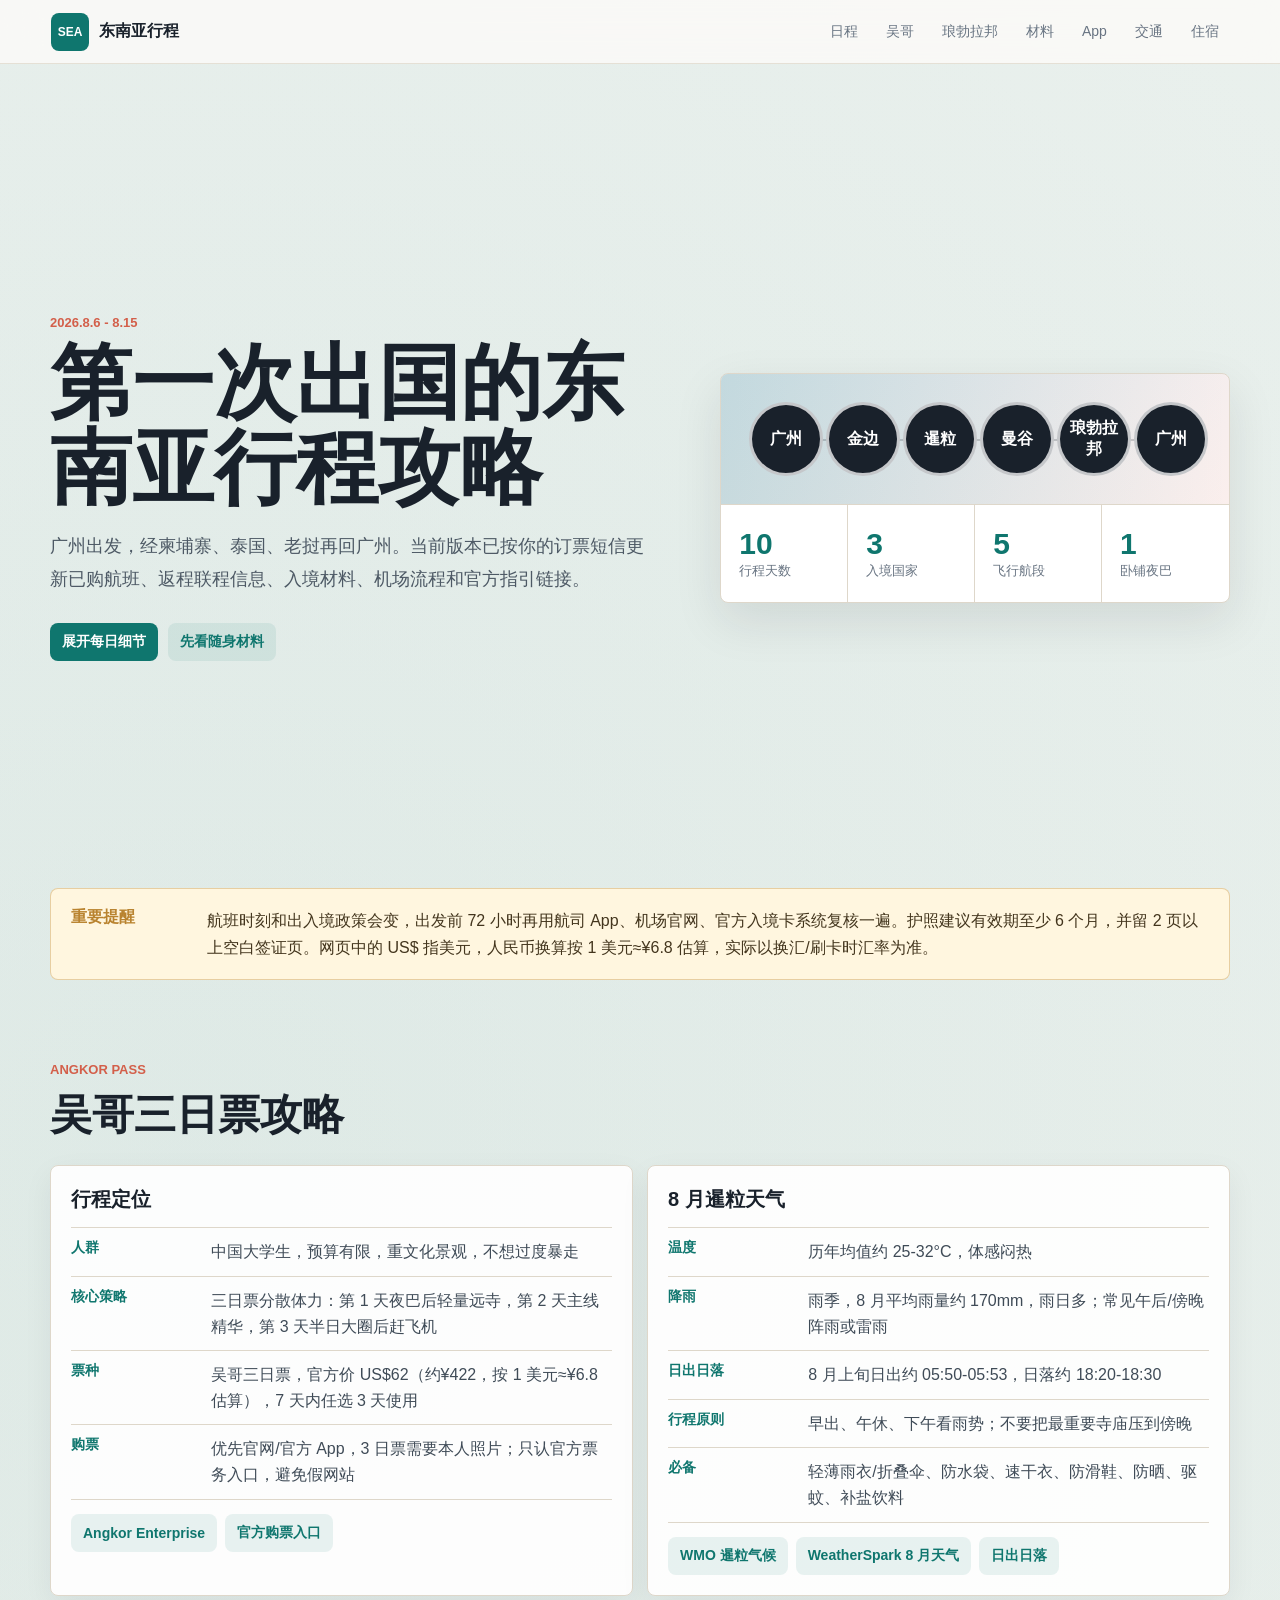
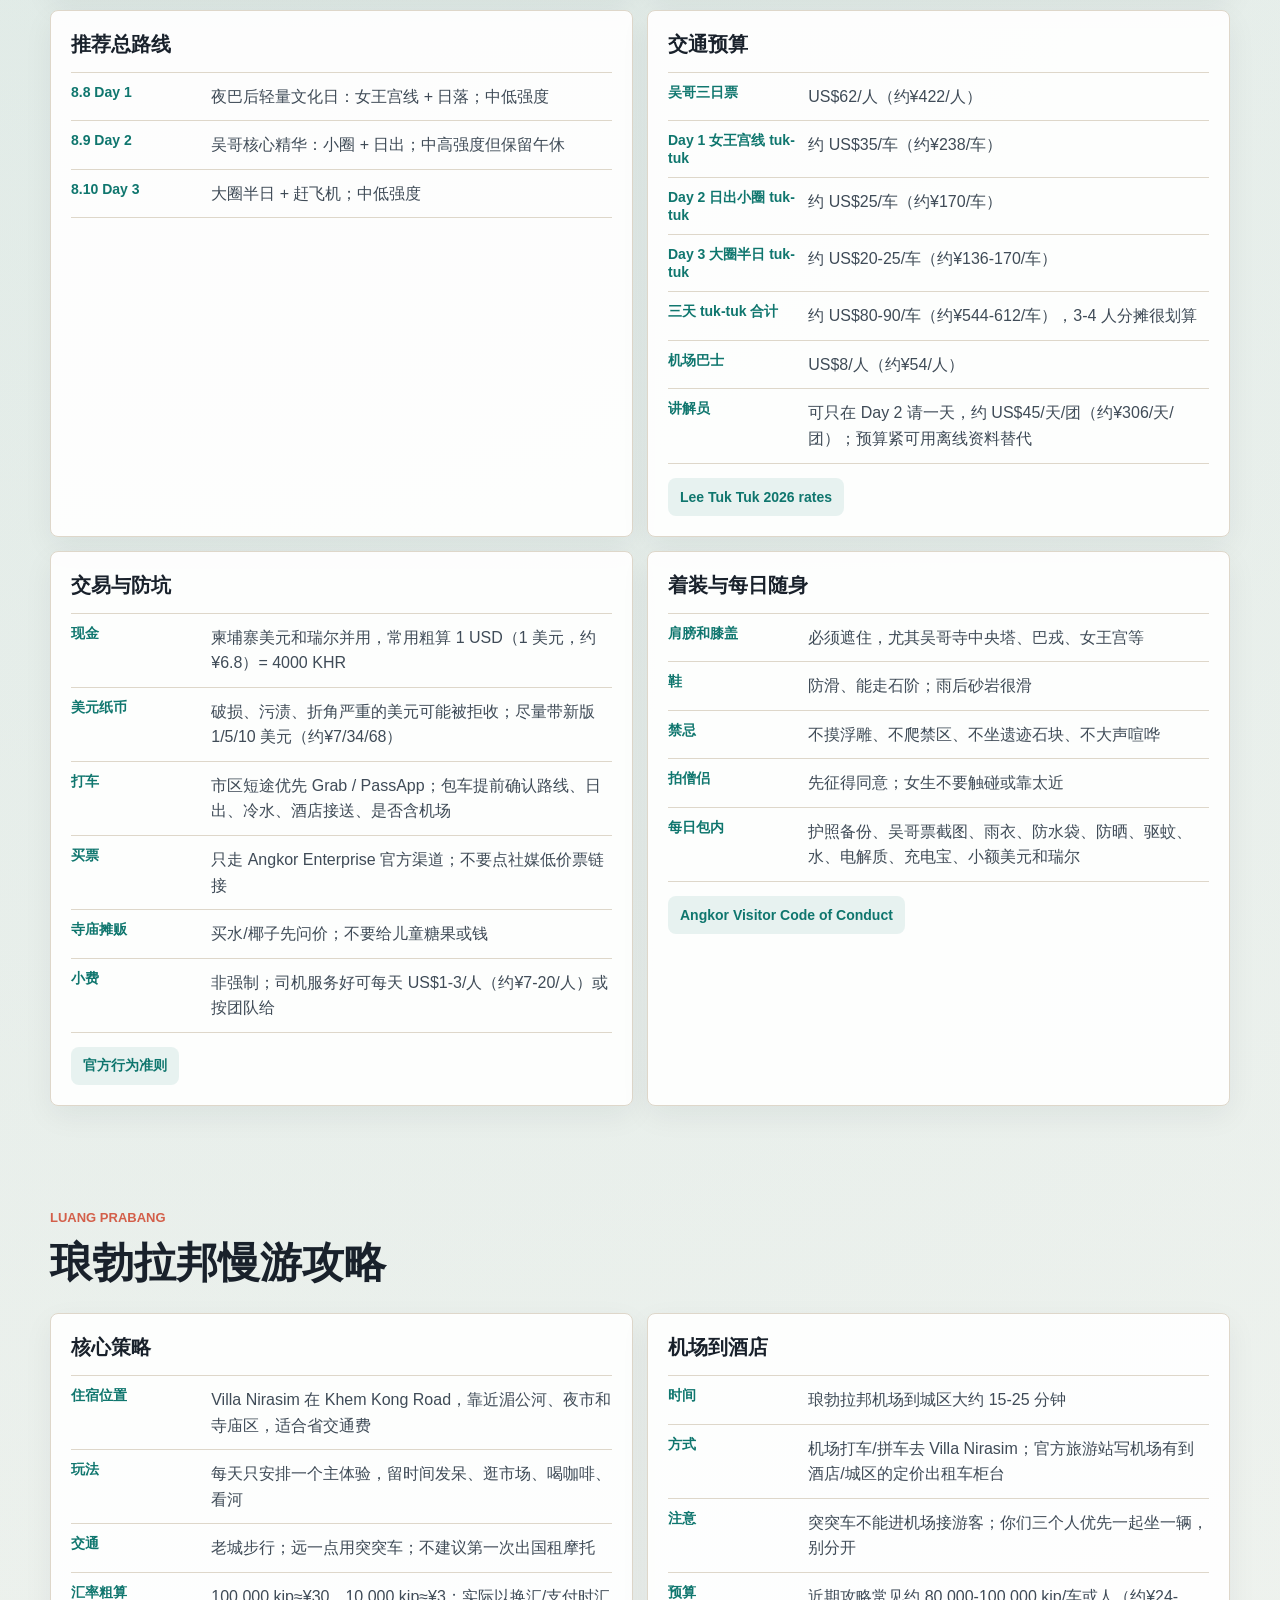
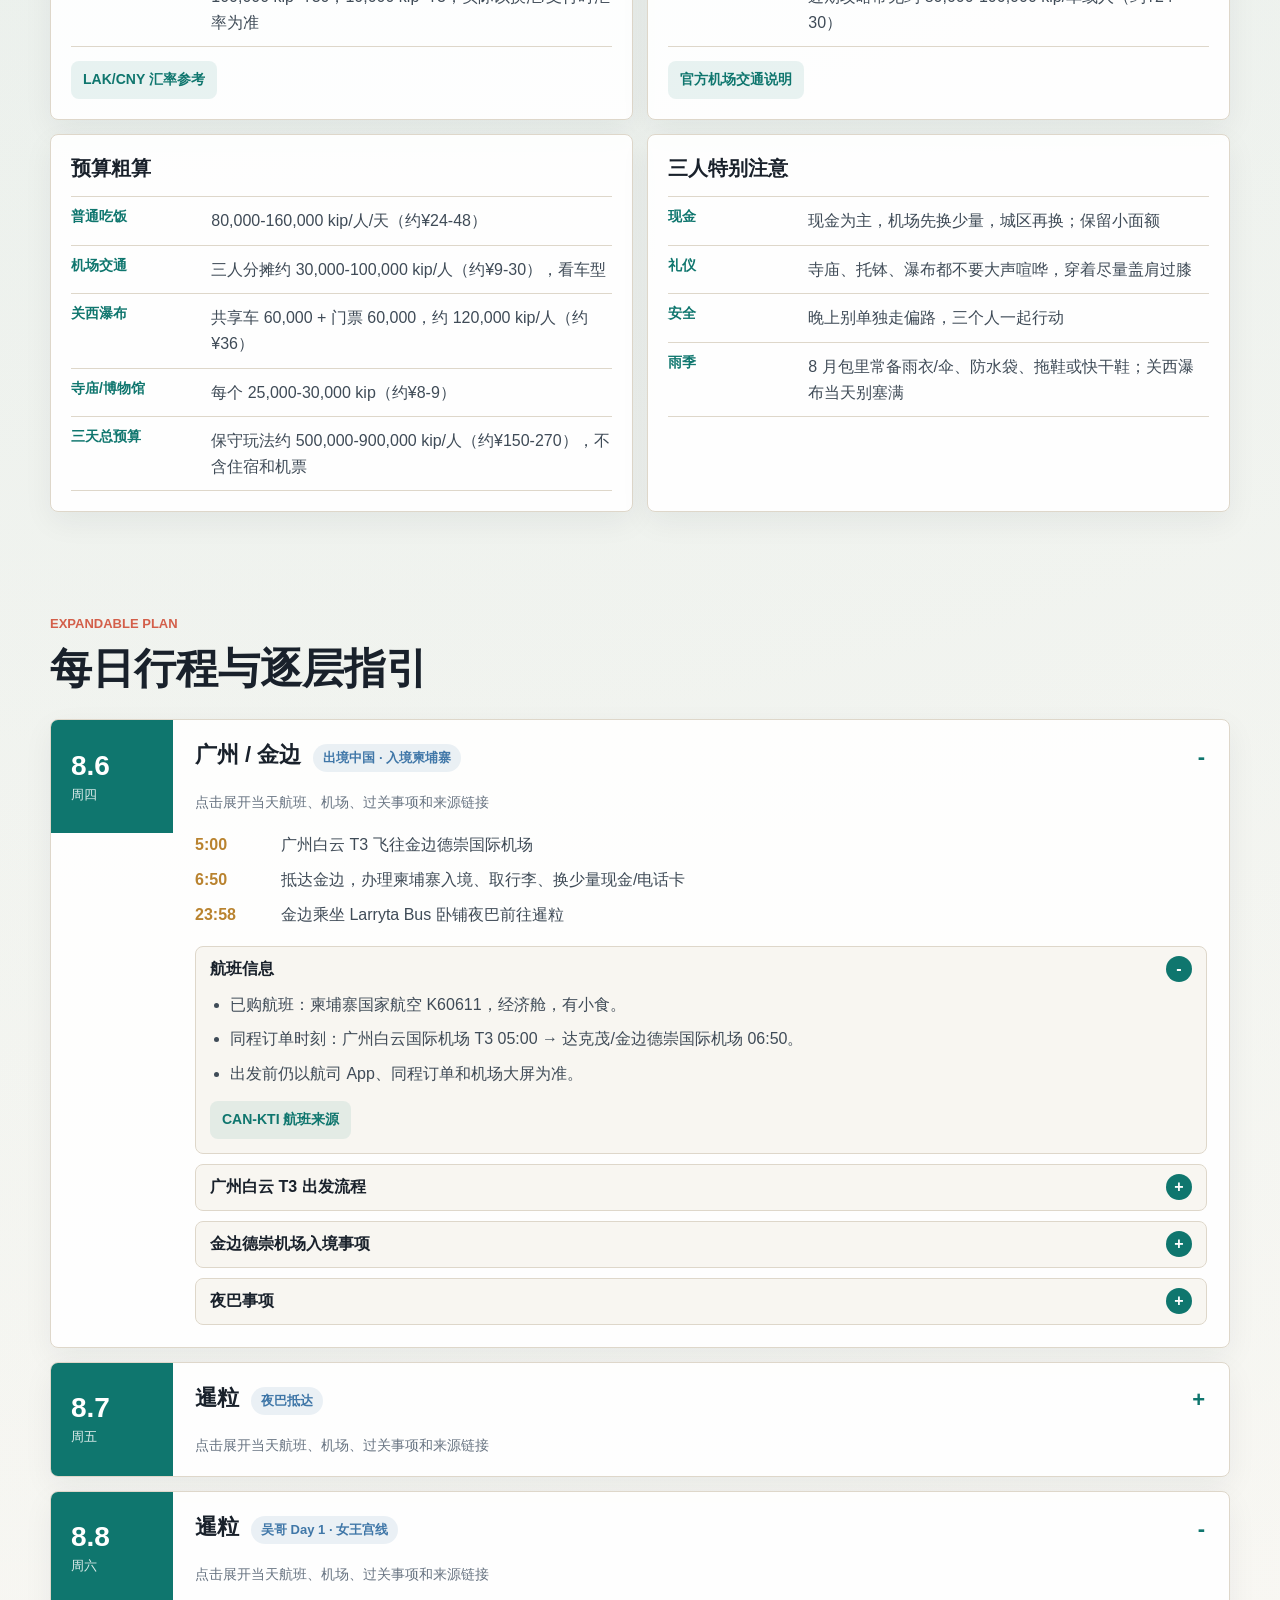
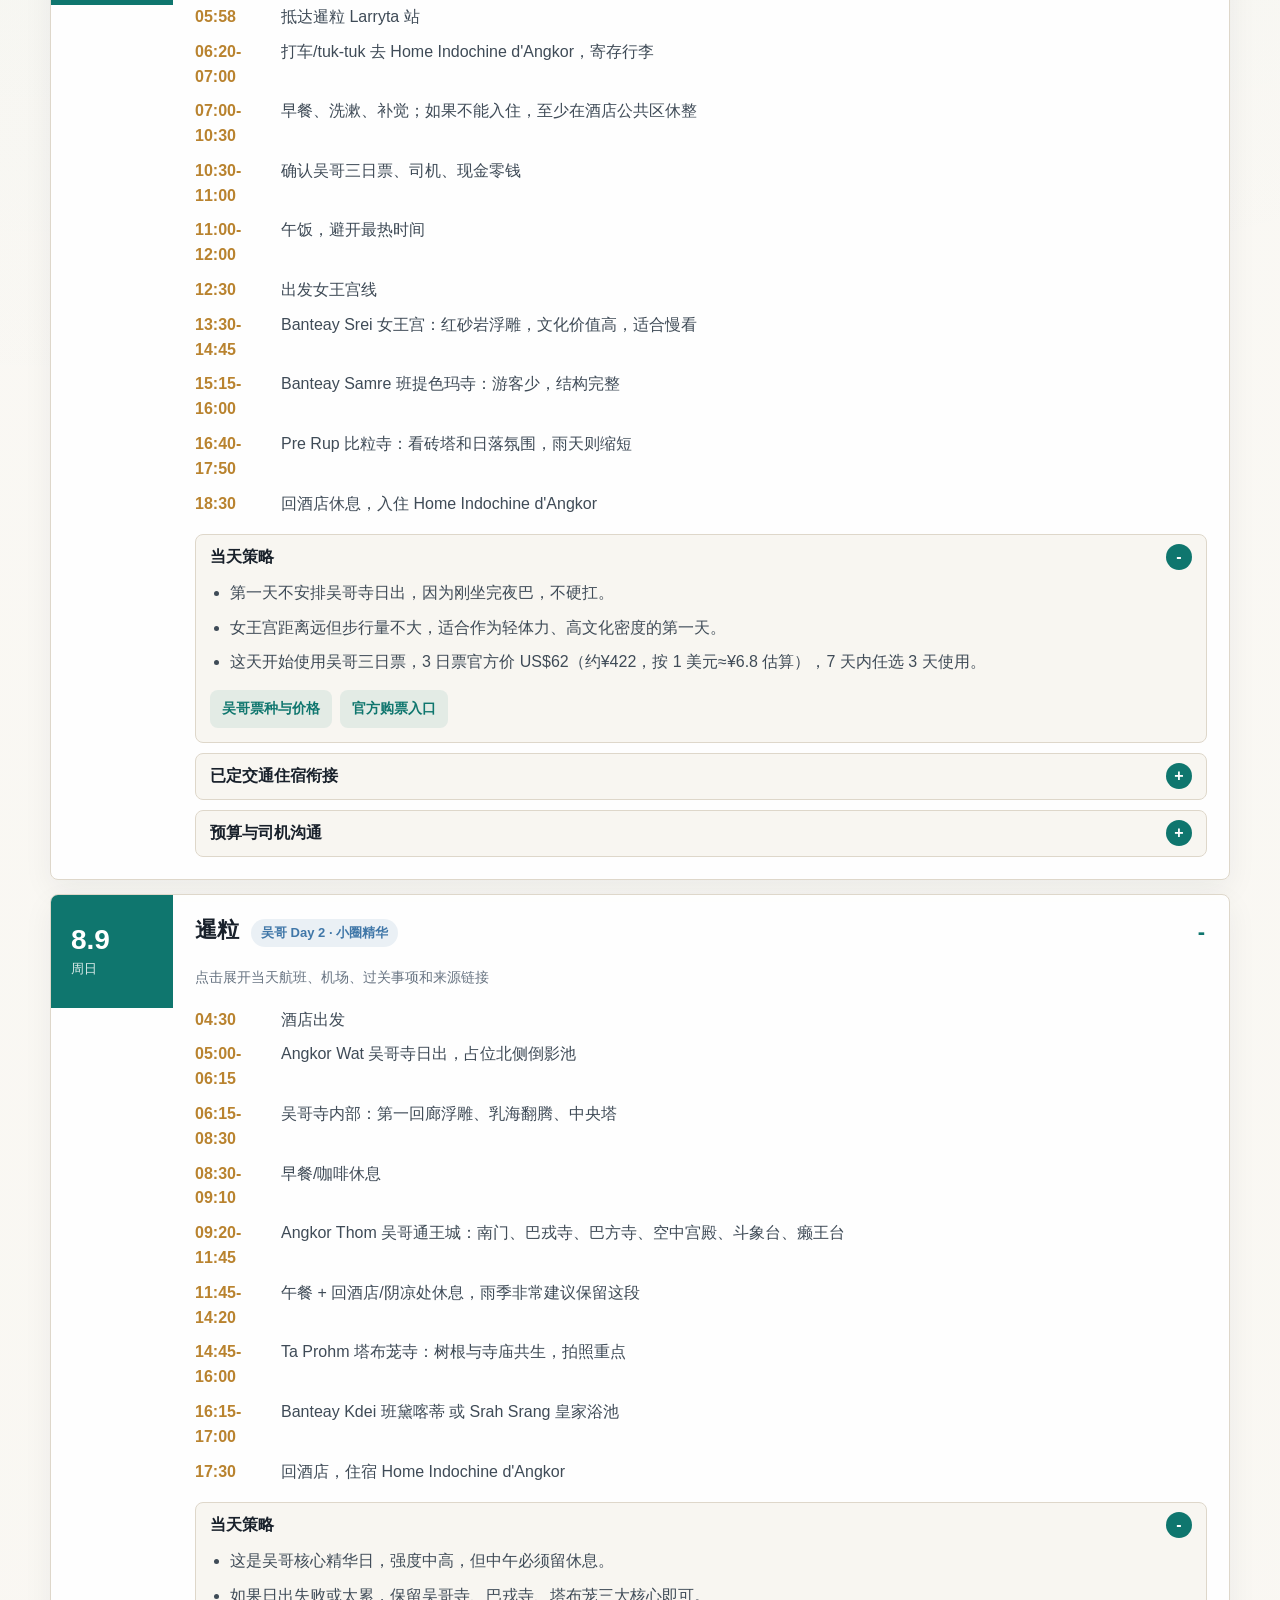
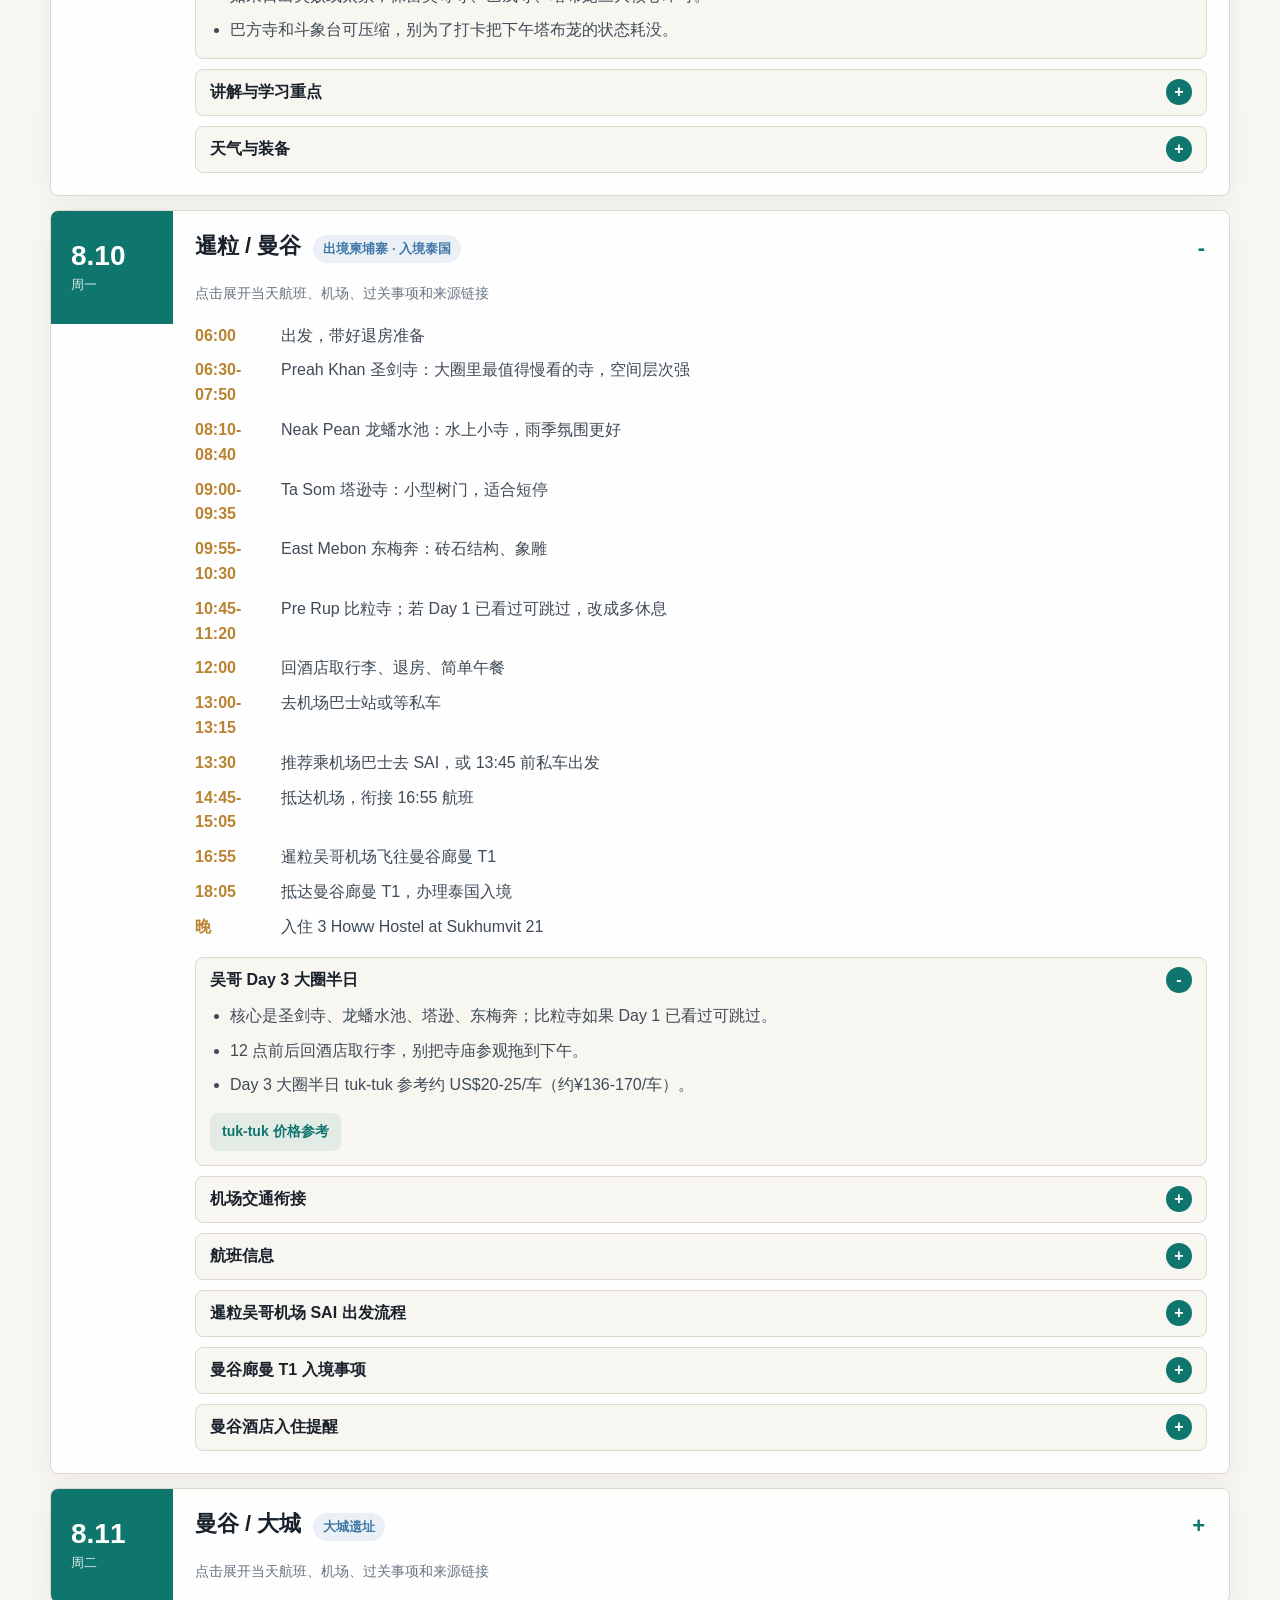
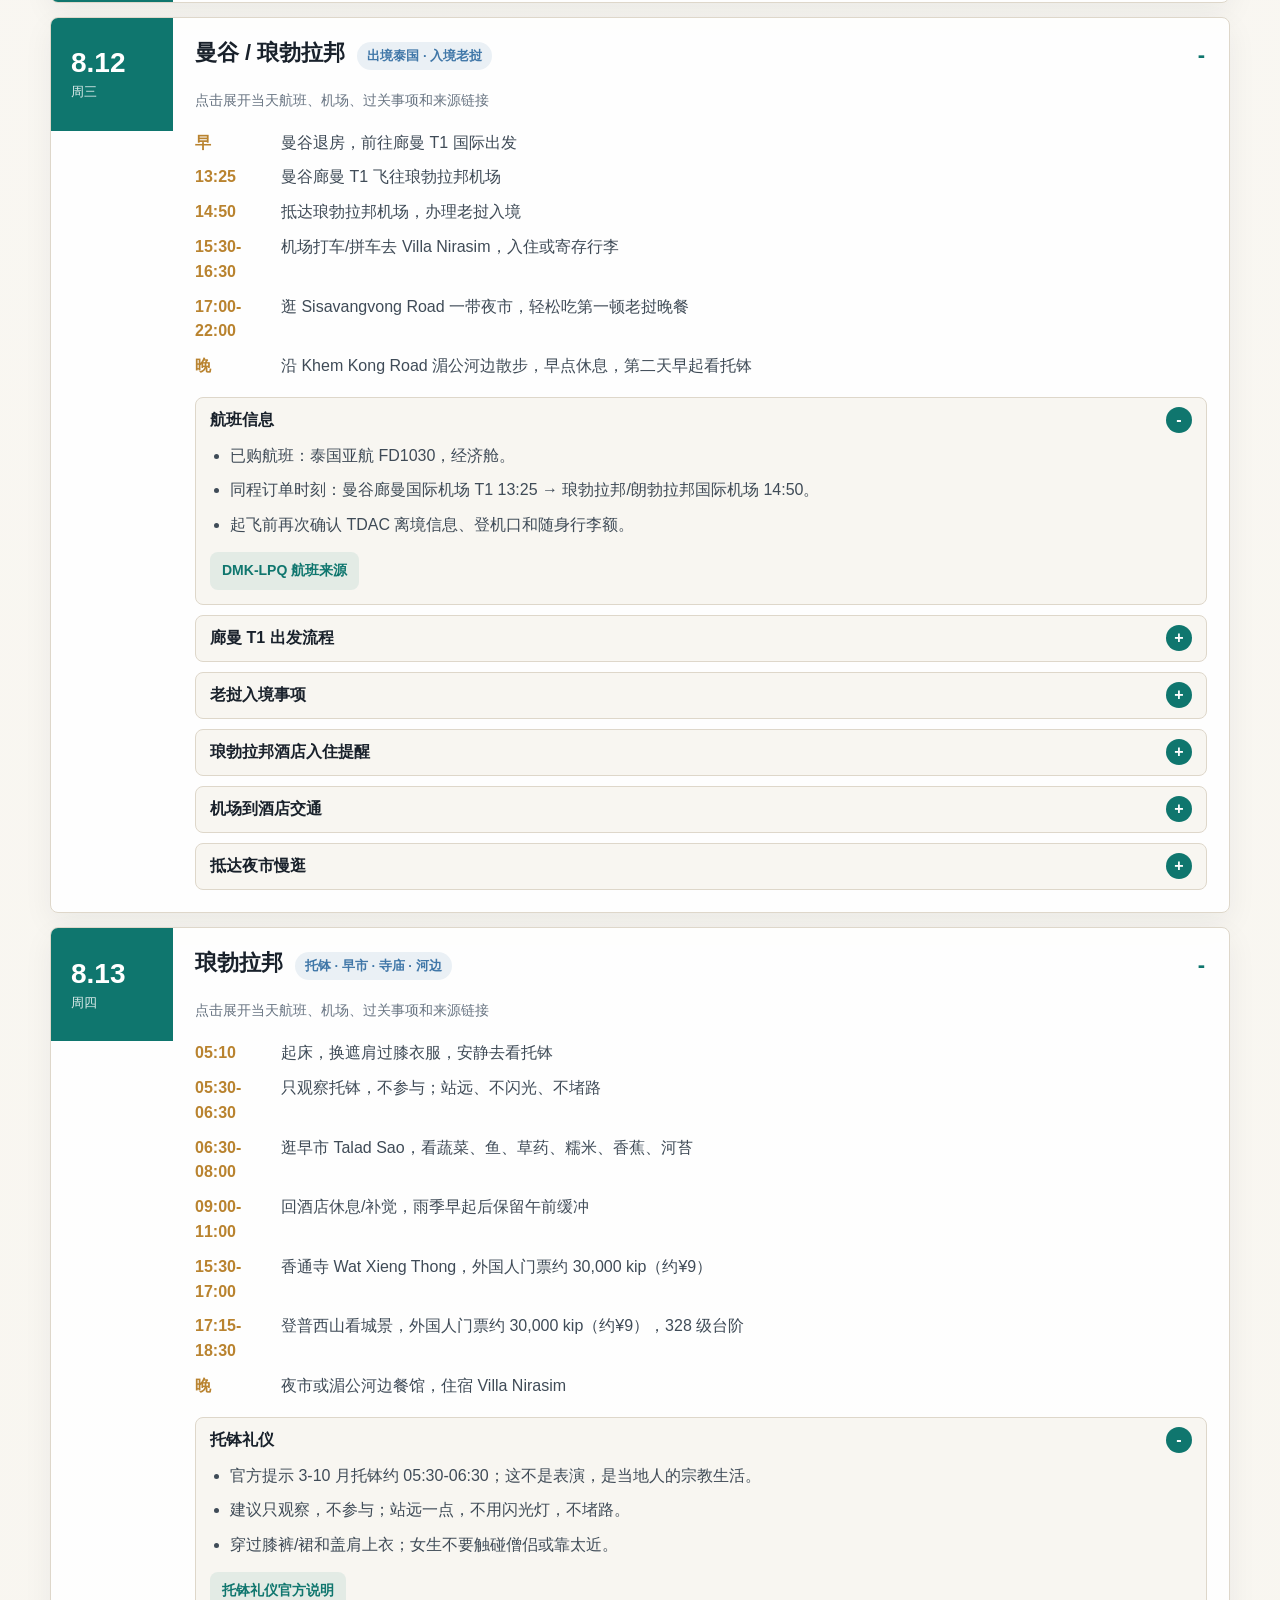
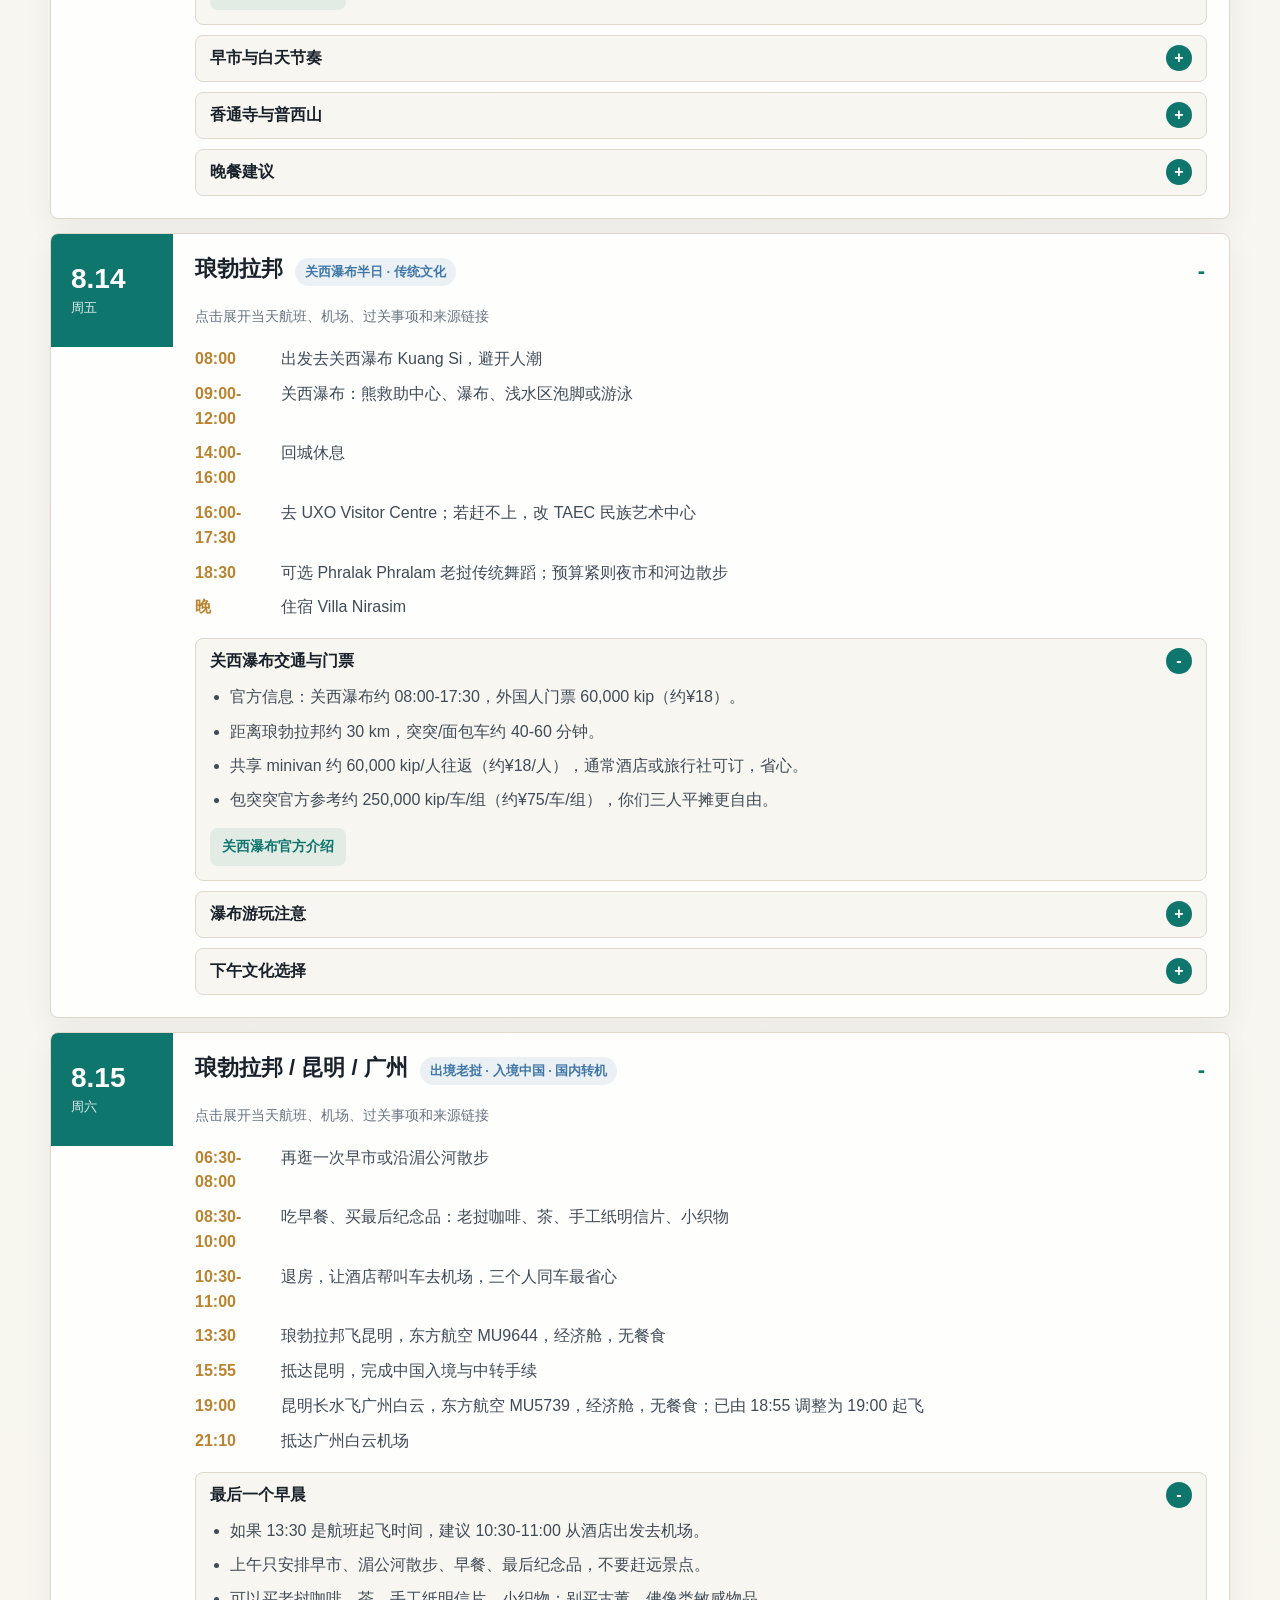
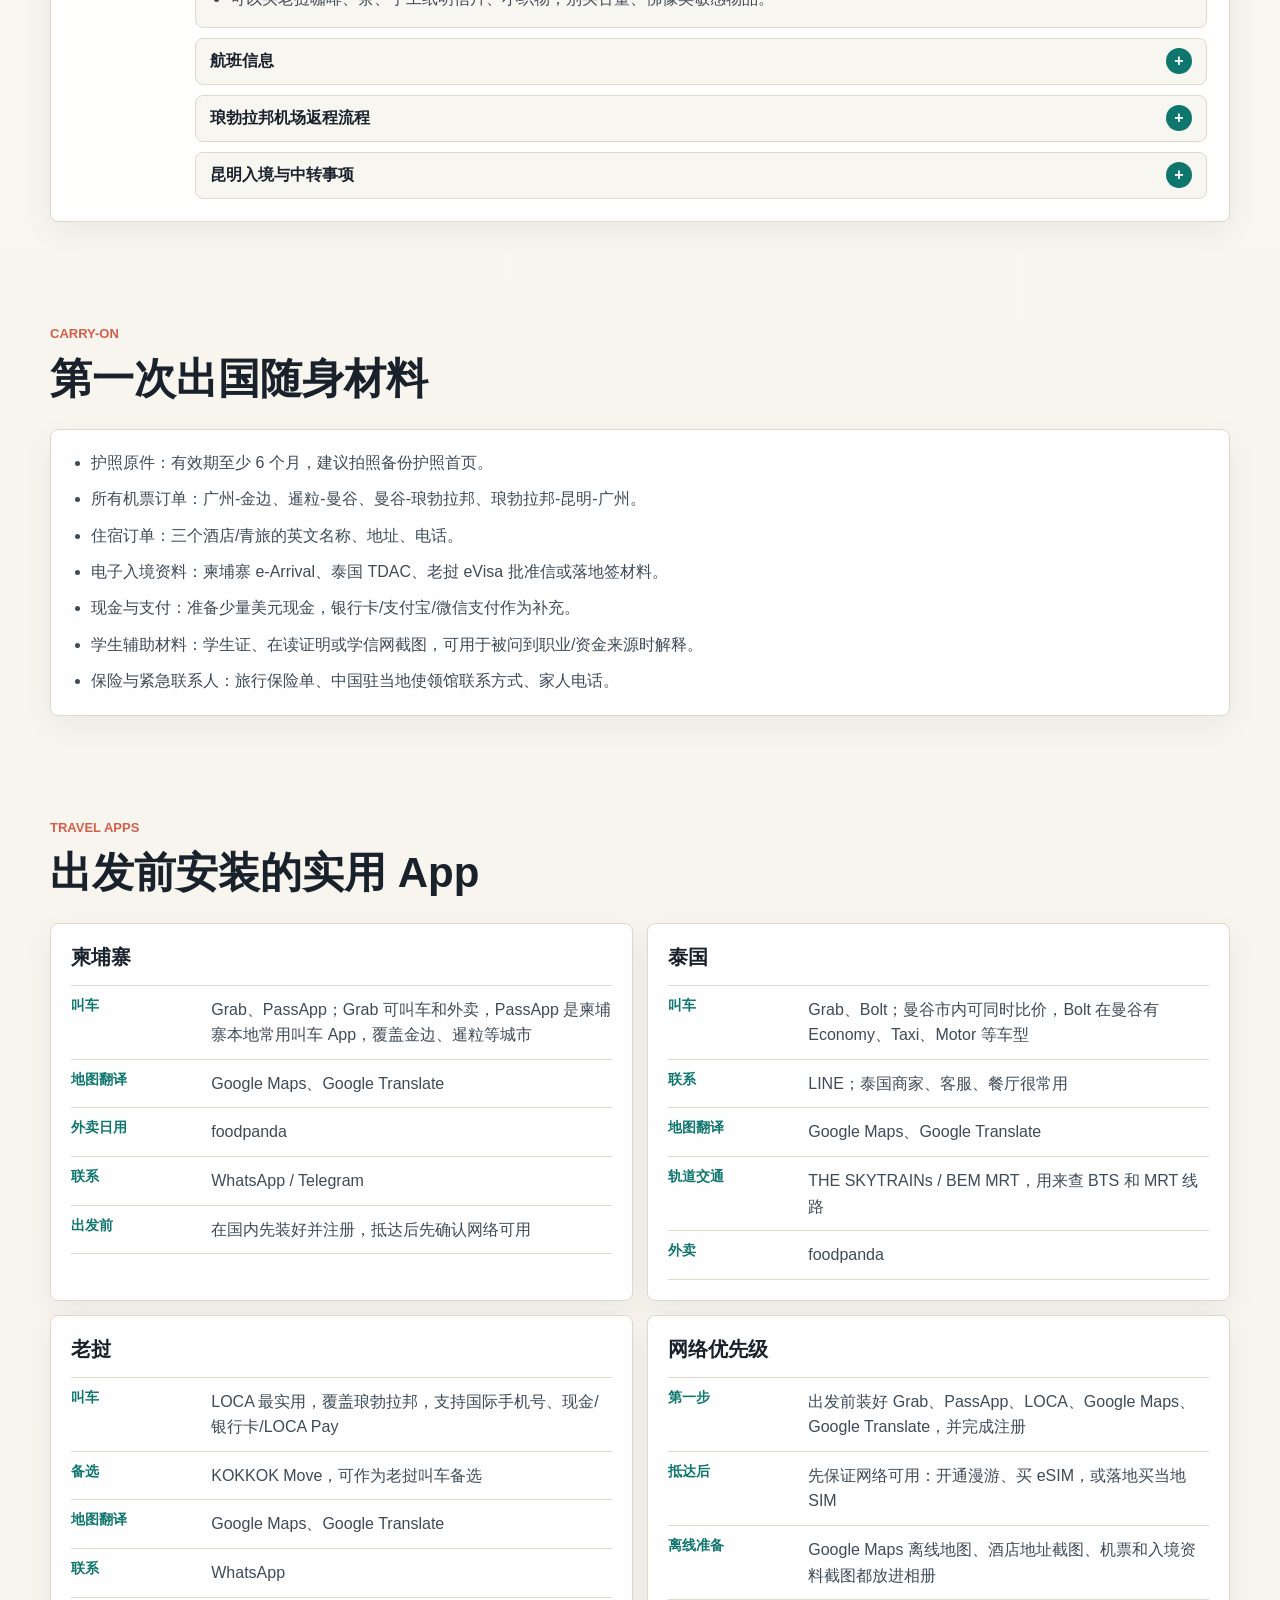
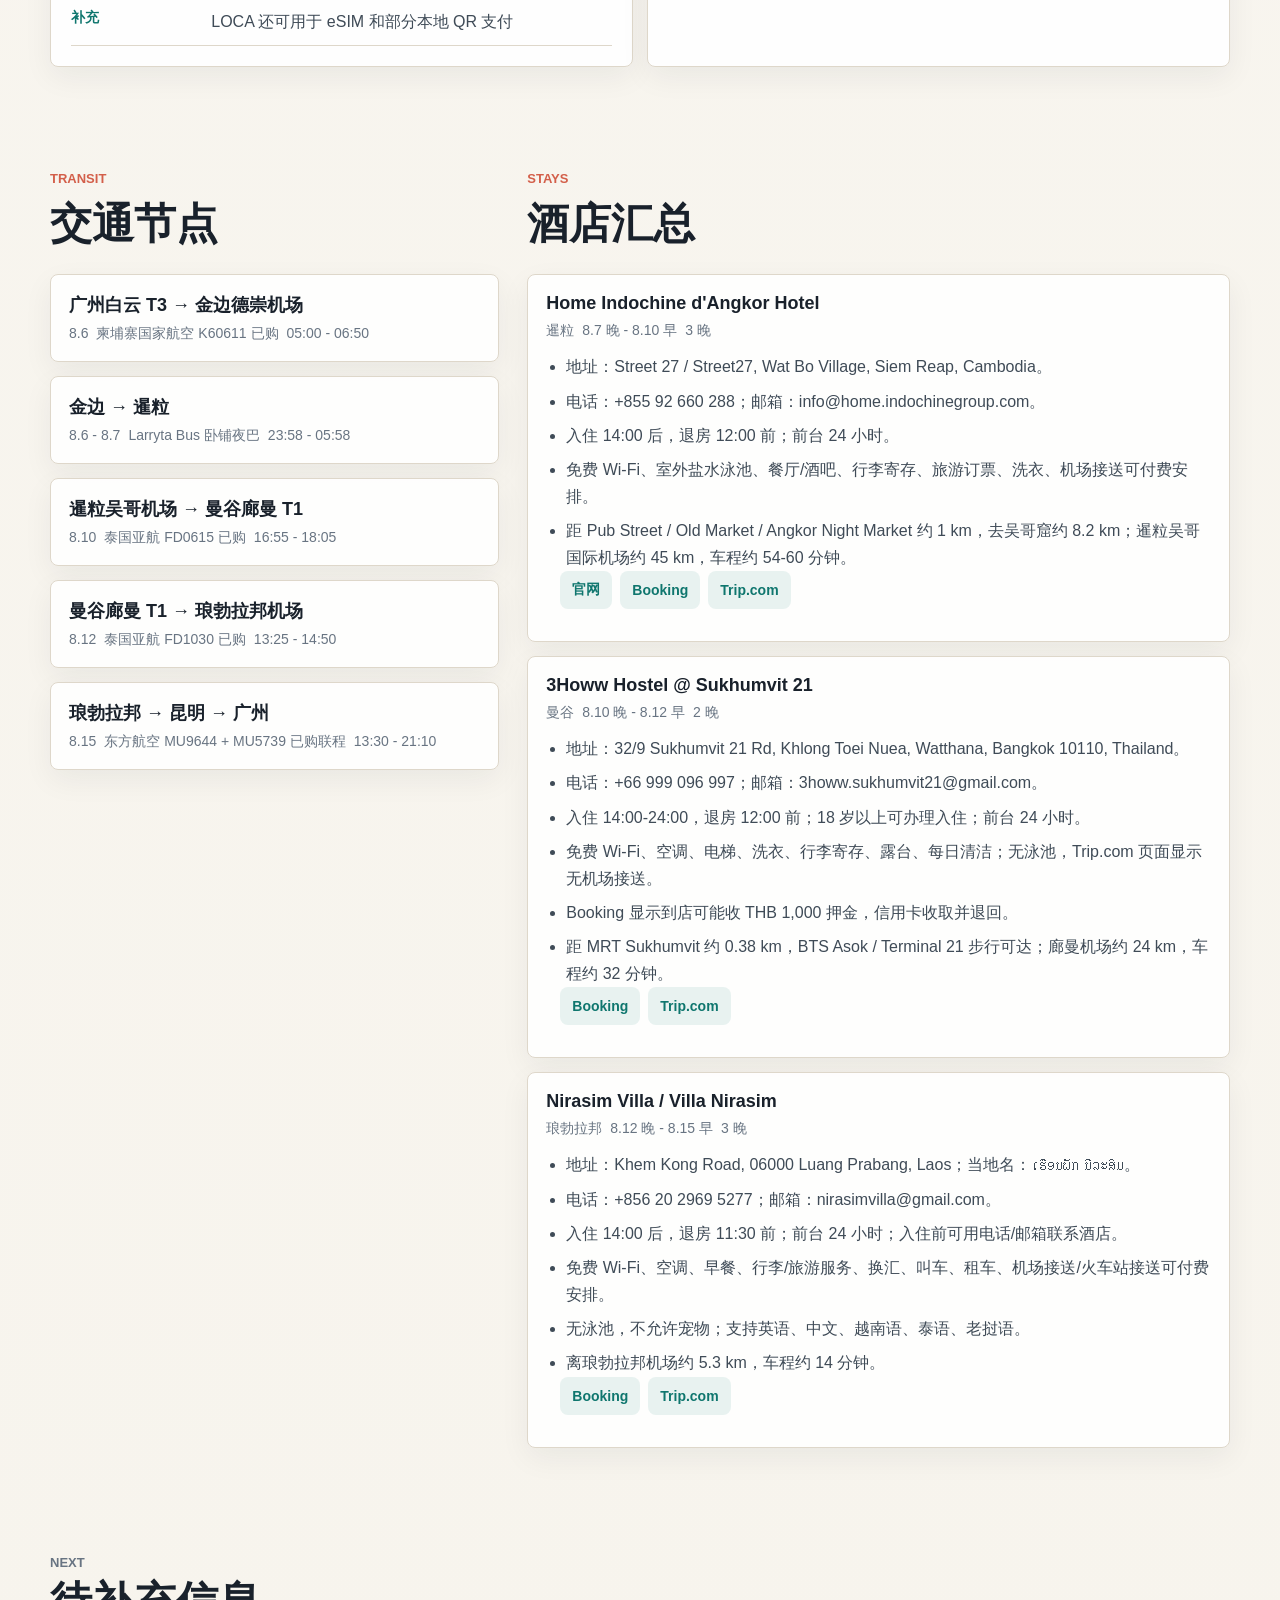
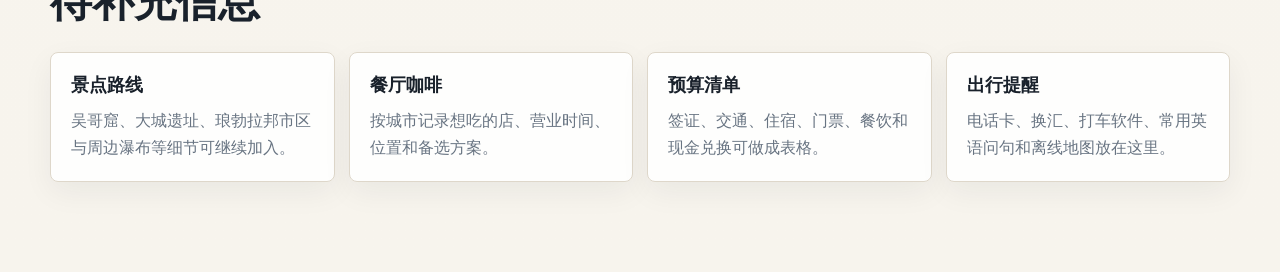
==== index.html @ 6ea09e7f "Build Southeast Asia trip guide site" ====
<!doctype html>
<html lang="zh-CN">
  <head>
    <meta charset="UTF-8" />
    <meta name="viewport" content="width=device-width, initial-scale=1.0" />
    <title>东南亚行程攻略 | 2026.8.6-8.15</title>
    <link rel="stylesheet" href="styles.css" />
  </head>
  <body>
    <header class="topbar">
      <a class="brand" href="#overview" aria-label="回到行程总览">
        <span class="brand-mark">SEA</span>
        <span>东南亚行程</span>
      </a>
      <nav class="nav" aria-label="页面导航">
        <a href="#timeline">日程</a>
        <a href="#angkor">吴哥</a>
        <a href="#luangprabang">琅勃拉邦</a>
        <a href="#materials">材料</a>
        <a href="#apps">App</a>
        <a href="#transit">交通</a>
        <a href="#stays">住宿</a>
      </nav>
    </header>

    <main>
      <section class="overview" id="overview">
        <div class="overview-copy">
          <p class="eyebrow">2026.8.6 - 8.15</p>
          <h1>第一次出国的东南亚行程攻略</h1>
          <p class="intro">
            广州出发，经柬埔寨、泰国、老挝再回广州。当前版本已按你的订票短信更新已购航班、返程联程信息、入境材料、机场流程和官方指引链接。
          </p>
          <div class="action-row">
            <a class="primary-link" href="#timeline">展开每日细节</a>
            <a class="ghost-link" href="#materials">先看随身材料</a>
          </div>
        </div>
        <div class="route-panel" aria-label="路线概览">
          <div class="route-line">
            <span>广州</span>
            <span>金边</span>
            <span>暹粒</span>
            <span>曼谷</span>
            <span>琅勃拉邦</span>
            <span>广州</span>
          </div>
          <div class="quick-stats">
            <article><strong>10</strong><span>行程天数</span></article>
            <article><strong>3</strong><span>入境国家</span></article>
            <article><strong>5</strong><span>飞行航段</span></article>
            <article><strong>1</strong><span>卧铺夜巴</span></article>
          </div>
        </div>
      </section>

      <section class="alert">
        <strong>重要提醒</strong>
        <p>
          航班时刻和出入境政策会变，出发前 72 小时再用航司 App、机场官网、官方入境卡系统复核一遍。护照建议有效期至少 6 个月，并留 2 页以上空白签证页。网页中的 US$ 指美元，人民币换算按 1 美元≈¥6.8 估算，实际以换汇/刷卡时汇率为准。
        </p>
      </section>

      <section class="section" id="angkor">
        <div class="section-heading">
          <p class="eyebrow">Angkor Pass</p>
          <h2>吴哥三日票攻略</h2>
        </div>
        <div class="guide-grid" id="angkorGuide"></div>
      </section>

      <section class="section" id="luangprabang">
        <div class="section-heading">
          <p class="eyebrow">Luang Prabang</p>
          <h2>琅勃拉邦慢游攻略</h2>
        </div>
        <div class="guide-grid" id="luangPrabangGuide"></div>
      </section>

      <section class="section" id="timeline">
        <div class="section-heading">
          <p class="eyebrow">Expandable Plan</p>
          <h2>每日行程与逐层指引</h2>
        </div>
        <div class="timeline" id="timelineList"></div>
      </section>

      <section class="section" id="materials">
        <div class="section-heading">
          <p class="eyebrow">Carry-on</p>
          <h2>第一次出国随身材料</h2>
        </div>
        <div class="checklist-panel">
          <ul class="check-list">
            <li>护照原件：有效期至少 6 个月，建议拍照备份护照首页。</li>
            <li>所有机票订单：广州-金边、暹粒-曼谷、曼谷-琅勃拉邦、琅勃拉邦-昆明-广州。</li>
            <li>住宿订单：三个酒店/青旅的英文名称、地址、电话。</li>
            <li>电子入境资料：柬埔寨 e-Arrival、泰国 TDAC、老挝 eVisa 批准信或落地签材料。</li>
            <li>现金与支付：准备少量美元现金，银行卡/支付宝/微信支付作为补充。</li>
            <li>学生辅助材料：学生证、在读证明或学信网截图，可用于被问到职业/资金来源时解释。</li>
            <li>保险与紧急联系人：旅行保险单、中国驻当地使领馆联系方式、家人电话。</li>
          </ul>
        </div>
      </section>

      <section class="section" id="apps">
        <div class="section-heading">
          <p class="eyebrow">Travel Apps</p>
          <h2>出发前安装的实用 App</h2>
        </div>
        <div class="guide-grid" id="appGuide"></div>
      </section>

      <section class="section two-column">
        <div id="transit">
          <div class="section-heading">
            <p class="eyebrow">Transit</p>
            <h2>交通节点</h2>
          </div>
          <div class="stack" id="transitList"></div>
        </div>

        <div id="stays">
          <div class="section-heading">
            <p class="eyebrow">Stays</p>
            <h2>酒店汇总</h2>
          </div>
          <div class="stack" id="stayList"></div>
        </div>
      </section>

      <section class="section notes" id="notes">
        <div class="section-heading">
          <p class="eyebrow">Next</p>
          <h2>待补充信息</h2>
        </div>
        <div class="note-grid">
          <article><h3>景点路线</h3><p>吴哥窟、大城遗址、琅勃拉邦市区与周边瀑布等细节可继续加入。</p></article>
          <article><h3>餐厅咖啡</h3><p>按城市记录想吃的店、营业时间、位置和备选方案。</p></article>
          <article><h3>预算清单</h3><p>签证、交通、住宿、门票、餐饮和现金兑换可做成表格。</p></article>
          <article><h3>出行提醒</h3><p>电话卡、换汇、打车软件、常用英语问句和离线地图放在这里。</p></article>
        </div>
      </section>
    </main>

    <script src="script.js"></script>
  </body>
</html>
---- styles.css ----
:root {
  color-scheme: light;
  --ink: #19212b;
  --muted: #687482;
  --paper: #f7f4ed;
  --panel: #ffffff;
  --line: #ded7ca;
  --teal: #0f766e;
  --coral: #d35f4a;
  --gold: #b9832f;
  --sky: #4077a8;
  --shadow: 0 18px 48px rgba(25, 33, 43, 0.1);
}

* {
  box-sizing: border-box;
}

html {
  scroll-behavior: smooth;
}

body {
  margin: 0;
  font-family:
    "Inter", "Noto Sans SC", "Microsoft YaHei", Arial, sans-serif;
  color: var(--ink);
  background:
    radial-gradient(circle at 15% 8%, rgba(15, 118, 110, 0.12), transparent 30%),
    linear-gradient(180deg, #fbfaf7 0%, var(--paper) 100%);
}

a {
  color: inherit;
  text-decoration: none;
}

.topbar {
  position: sticky;
  top: 0;
  z-index: 10;
  display: flex;
  align-items: center;
  justify-content: space-between;
  gap: 24px;
  min-height: 64px;
  padding: 12px clamp(18px, 4vw, 56px);
  background: rgba(251, 250, 247, 0.88);
  border-bottom: 1px solid rgba(222, 215, 202, 0.75);
  backdrop-filter: blur(18px);
}

.brand {
  display: inline-flex;
  align-items: center;
  gap: 10px;
  font-weight: 800;
}

.brand-mark {
  display: grid;
  width: 38px;
  height: 38px;
  place-items: center;
  color: #fff;
  font-size: 12px;
  letter-spacing: 0;
  background: var(--teal);
  border-radius: 8px;
}

.nav {
  display: flex;
  flex-wrap: wrap;
  gap: 8px;
  justify-content: flex-end;
}

.nav a {
  padding: 8px 10px;
  color: var(--muted);
  font-size: 14px;
  border-radius: 8px;
}

.nav a:hover {
  color: var(--ink);
  background: rgba(15, 118, 110, 0.08);
}

main {
  width: min(1180px, calc(100% - 32px));
  margin: 0 auto;
}

.overview {
  display: grid;
  grid-template-columns: minmax(0, 1.08fr) minmax(320px, 0.92fr);
  gap: clamp(28px, 6vw, 72px);
  align-items: center;
  min-height: calc(100vh - 64px);
  padding: 54px 0 42px;
}

.overview-copy {
  max-width: 720px;
}

.eyebrow {
  margin: 0 0 10px;
  color: var(--coral);
  font-size: 13px;
  font-weight: 800;
  text-transform: uppercase;
}

h1,
h2,
h3,
p {
  margin-top: 0;
}

h1 {
  max-width: 720px;
  margin-bottom: 20px;
  font-size: clamp(40px, 8vw, 82px);
  line-height: 1.04;
  letter-spacing: 0;
}

.intro {
  max-width: 650px;
  color: #4d5965;
  font-size: 18px;
  line-height: 1.8;
}

.action-row {
  display: flex;
  flex-wrap: wrap;
  gap: 10px;
  margin-top: 28px;
}

.primary-link,
.ghost-link,
.flight-card a,
.airport-card a,
.link-row a {
  display: inline-flex;
  align-items: center;
  min-height: 38px;
  padding: 8px 12px;
  font-size: 14px;
  font-weight: 800;
  border-radius: 8px;
}

.primary-link {
  color: #fff;
  background: var(--teal);
}

.ghost-link,
.flight-card a,
.airport-card a,
.link-row a {
  color: var(--teal);
  background: rgba(15, 118, 110, 0.09);
}

.route-panel {
  overflow: hidden;
  background: var(--panel);
  border: 1px solid var(--line);
  border-radius: 8px;
  box-shadow: var(--shadow);
}

.route-line {
  position: relative;
  display: grid;
  grid-template-columns: repeat(6, minmax(0, 1fr));
  gap: 10px;
  padding: 28px;
  background:
    linear-gradient(90deg, rgba(15, 118, 110, 0.14), transparent),
    linear-gradient(135deg, rgba(64, 119, 168, 0.16), rgba(211, 95, 74, 0.1));
}

.route-line::before {
  position: absolute;
  top: 50%;
  left: 42px;
  right: 42px;
  height: 2px;
  content: "";
  background: rgba(25, 33, 43, 0.2);
}

.route-line span {
  position: relative;
  display: grid;
  min-height: 74px;
  place-items: center;
  padding: 10px;
  color: #fff;
  font-weight: 800;
  text-align: center;
  background: var(--ink);
  border: 3px solid rgba(255, 255, 255, 0.75);
  border-radius: 50%;
  aspect-ratio: 1;
}

.quick-stats {
  display: grid;
  grid-template-columns: repeat(4, 1fr);
}

.quick-stats article {
  padding: 22px 18px;
  border-top: 1px solid var(--line);
  border-right: 1px solid var(--line);
}

.quick-stats article:last-child {
  border-right: 0;
}

.quick-stats strong {
  display: block;
  color: var(--teal);
  font-size: 30px;
}

.quick-stats span {
  color: var(--muted);
  font-size: 13px;
}

.section {
  padding: 34px 0 70px;
}

.alert {
  display: grid;
  grid-template-columns: 120px minmax(0, 1fr);
  gap: 16px;
  align-items: start;
  margin: -12px 0 48px;
  padding: 18px 20px;
  color: #43351d;
  background: #fff6df;
  border: 1px solid rgba(185, 131, 47, 0.35);
  border-radius: 8px;
}

.alert strong {
  color: var(--gold);
}

.alert p {
  margin-bottom: 0;
  line-height: 1.7;
}

.section-heading {
  margin-bottom: 22px;
}

h2 {
  margin-bottom: 0;
  font-size: clamp(26px, 4vw, 42px);
  letter-spacing: 0;
}

.timeline {
  display: grid;
  gap: 14px;
}

.day-card,
.info-card,
.notes article {
  background: rgba(255, 255, 255, 0.9);
  border: 1px solid var(--line);
  border-radius: 8px;
  box-shadow: 0 10px 30px rgba(25, 33, 43, 0.06);
}

.day-card {
  display: block;
  overflow: hidden;
}

.accordion-day {
  display: block;
}

.day-summary {
  display: grid;
  grid-template-columns: 122px minmax(0, 1fr);
  cursor: pointer;
  list-style: none;
}

.day-summary::-webkit-details-marker,
.nested-detail summary::-webkit-details-marker {
  display: none;
}

.day-date {
  display: flex;
  flex-direction: column;
  justify-content: center;
  gap: 4px;
  padding: 20px;
  color: #fff;
  background: var(--teal);
}

.day-date strong {
  font-size: 28px;
}

.day-date span {
  font-size: 13px;
  opacity: 0.86;
}

.summary-main {
  position: relative;
  display: grid;
  gap: 8px;
  padding: 20px 56px 20px 22px;
}

.summary-main::after {
  position: absolute;
  top: 24px;
  right: 24px;
  color: var(--teal);
  font-size: 22px;
  font-weight: 800;
  content: "+";
}

.accordion-day[open] .summary-main::after {
  content: "-";
}

.summary-hint {
  color: var(--muted);
  font-size: 14px;
  line-height: 1.5;
}

.day-content {
  padding: 0 22px 22px 144px;
}

.city-row {
  display: flex;
  flex-wrap: wrap;
  align-items: baseline;
  gap: 8px 12px;
  margin-bottom: 12px;
}

.city-row h3 {
  margin-bottom: 0;
  font-size: 22px;
}

.tag {
  display: inline-flex;
  align-items: center;
  min-height: 28px;
  padding: 4px 10px;
  color: var(--sky);
  font-size: 13px;
  font-weight: 700;
  background: rgba(64, 119, 168, 0.1);
  border-radius: 999px;
}

.event-list {
  display: grid;
  gap: 10px;
  margin: 0;
  padding: 0;
  list-style: none;
}

.event-list li {
  display: grid;
  grid-template-columns: 74px minmax(0, 1fr);
  gap: 12px;
  align-items: start;
  color: #3f4b57;
  line-height: 1.55;
}

.event-list time {
  color: var(--gold);
  font-weight: 800;
}

.detail-stack {
  display: grid;
  gap: 10px;
  margin-top: 18px;
}

.nested-detail {
  background: rgba(247, 244, 237, 0.72);
  border: 1px solid var(--line);
  border-radius: 8px;
}

.nested-detail summary {
  position: relative;
  min-height: 44px;
  padding: 12px 46px 12px 14px;
  color: var(--ink);
  font-weight: 800;
  cursor: pointer;
  list-style: none;
}

.nested-detail summary::after {
  position: absolute;
  top: 9px;
  right: 14px;
  display: grid;
  width: 26px;
  height: 26px;
  place-items: center;
  color: #fff;
  content: "+";
  background: var(--teal);
  border-radius: 50%;
}

.nested-detail[open] summary::after {
  content: "-";
}

.nested-detail ul {
  display: grid;
  gap: 8px;
  margin: 0;
  padding: 0 18px 14px 34px;
  color: #3f4b57;
  line-height: 1.65;
}

.two-column {
  display: grid;
  grid-template-columns: minmax(280px, 0.78fr) minmax(0, 1.22fr);
  gap: 28px;
}

.stack {
  display: grid;
  gap: 14px;
}

.info-card {
  padding: 18px;
}

.info-card h3 {
  margin-bottom: 8px;
  font-size: 18px;
}

.meta {
  display: flex;
  flex-wrap: wrap;
  gap: 8px;
  color: var(--muted);
  font-size: 14px;
}

.card-detail-list {
  display: grid;
  gap: 8px;
  margin: 14px 0 0;
  padding-left: 20px;
  color: #3f4b57;
  line-height: 1.65;
}

.stay-links {
  margin: 14px 0 0;
}

.flight-grid,
.airport-grid,
.guide-grid {
  display: grid;
  grid-template-columns: repeat(2, minmax(0, 1fr));
  gap: 14px;
}

.flight-card,
.airport-card,
.checklist-panel,
.guide-card {
  padding: 20px;
  background: rgba(255, 255, 255, 0.92);
  border: 1px solid var(--line);
  border-radius: 8px;
  box-shadow: 0 10px 30px rgba(25, 33, 43, 0.06);
}

.flight-top {
  display: flex;
  justify-content: space-between;
  gap: 14px;
  margin-bottom: 14px;
  color: var(--muted);
  font-size: 14px;
}

.flight-top strong {
  color: var(--gold);
}

.flight-card h3,
.airport-card h3,
.checklist-panel h3,
.rich-card h3 {
  margin-bottom: 10px;
  font-size: 20px;
}

.flight-card p,
.airport-card p,
.rich-card p {
  color: #4d5965;
  line-height: 1.7;
}

.flight-card .match,
.status {
  color: var(--teal);
  font-weight: 800;
}

.entry-layout {
  display: grid;
  grid-template-columns: minmax(300px, 0.72fr) minmax(0, 1fr);
  gap: 18px;
  align-items: start;
}

.check-list,
.rich-card ul,
.airport-card ol {
  display: grid;
  gap: 10px;
  margin: 0;
  padding-left: 20px;
  color: #3f4b57;
  line-height: 1.65;
}

.rich-card {
  padding: 20px;
}

.link-row {
  display: flex;
  flex-wrap: wrap;
  gap: 8px;
  margin: 0 14px 14px;
}

.airport-card {
  display: grid;
  gap: 16px;
}

.airport-card ol {
  padding-left: 22px;
}

.guide-card h3 {
  margin-bottom: 14px;
  font-size: 20px;
}

.guide-table {
  display: grid;
  border-top: 1px solid var(--line);
}

.guide-table div {
  display: grid;
  grid-template-columns: minmax(86px, 0.32fr) minmax(0, 1fr);
  gap: 12px;
  padding: 11px 0;
  border-bottom: 1px solid var(--line);
}

.guide-table strong {
  color: var(--teal);
  font-size: 14px;
}

.guide-table span {
  color: #3f4b57;
  line-height: 1.6;
}

.guide-links {
  margin: 14px 0 0;
}

.notes {
  padding-bottom: 90px;
}

.note-grid {
  display: grid;
  grid-template-columns: repeat(4, 1fr);
  gap: 14px;
}

.notes article {
  padding: 20px;
}

.notes h3 {
  margin-bottom: 10px;
  font-size: 18px;
}

.notes p {
  margin-bottom: 0;
  color: var(--muted);
  line-height: 1.7;
}

@media (max-width: 920px) {
  .overview,
  .two-column,
  .entry-layout {
    grid-template-columns: 1fr;
  }

  .overview {
    min-height: auto;
    padding-top: 42px;
  }

  .note-grid,
  .flight-grid,
  .airport-grid,
  .guide-grid {
    grid-template-columns: repeat(2, 1fr);
  }
}

@media (max-width: 640px) {
  .topbar {
    align-items: flex-start;
    flex-direction: column;
  }

  .nav {
    justify-content: flex-start;
  }

  .route-line {
    grid-template-columns: repeat(3, 1fr);
  }

  .route-line::before {
    display: none;
  }

  .quick-stats,
  .note-grid,
  .flight-grid,
  .airport-grid,
  .guide-grid,
  .alert {
    grid-template-columns: 1fr;
  }

  .quick-stats article {
    border-right: 0;
  }

  .day-card {
    display: block;
  }

  .day-summary {
    grid-template-columns: 1fr;
  }

  .day-date {
    flex-direction: row;
    align-items: baseline;
    justify-content: space-between;
  }

  .day-content {
    padding: 18px;
  }

  .event-list li {
    grid-template-columns: 62px minmax(0, 1fr);
  }

  .guide-table div {
    grid-template-columns: 1fr;
    gap: 4px;
  }
}
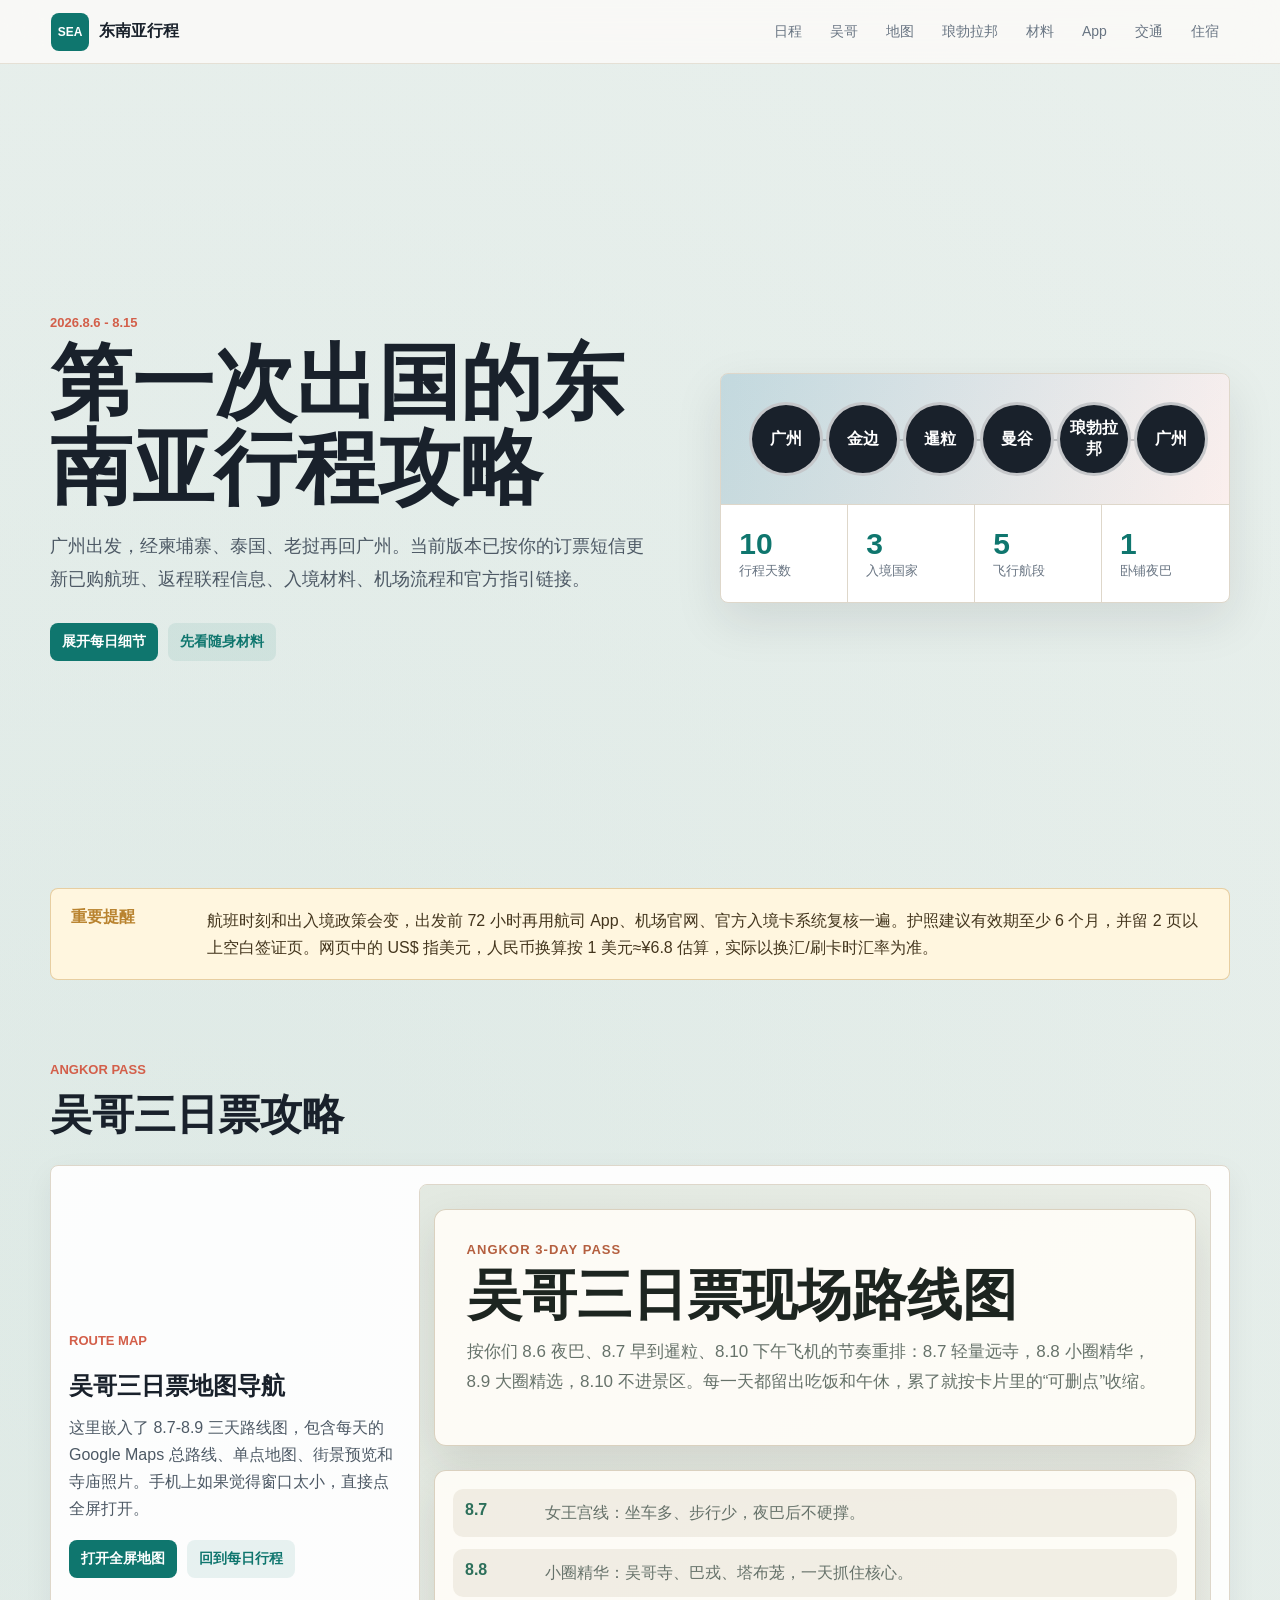
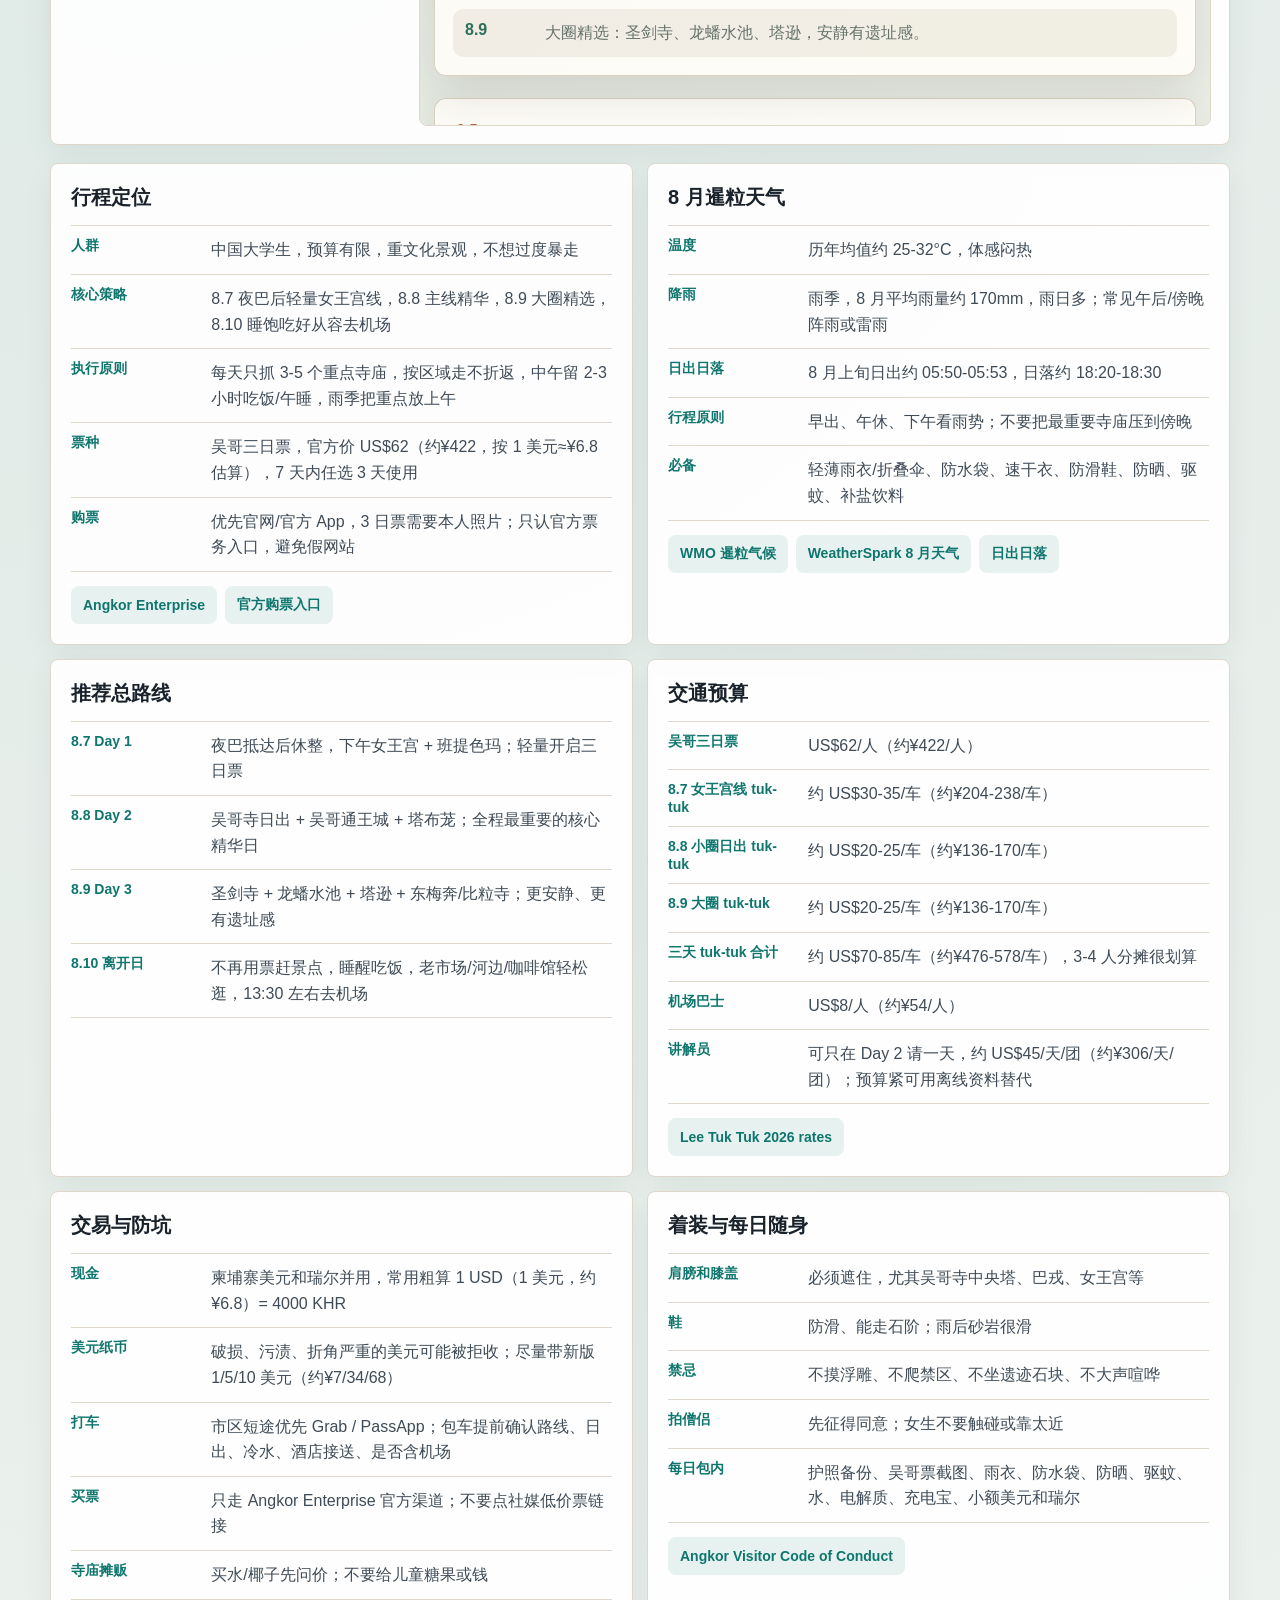
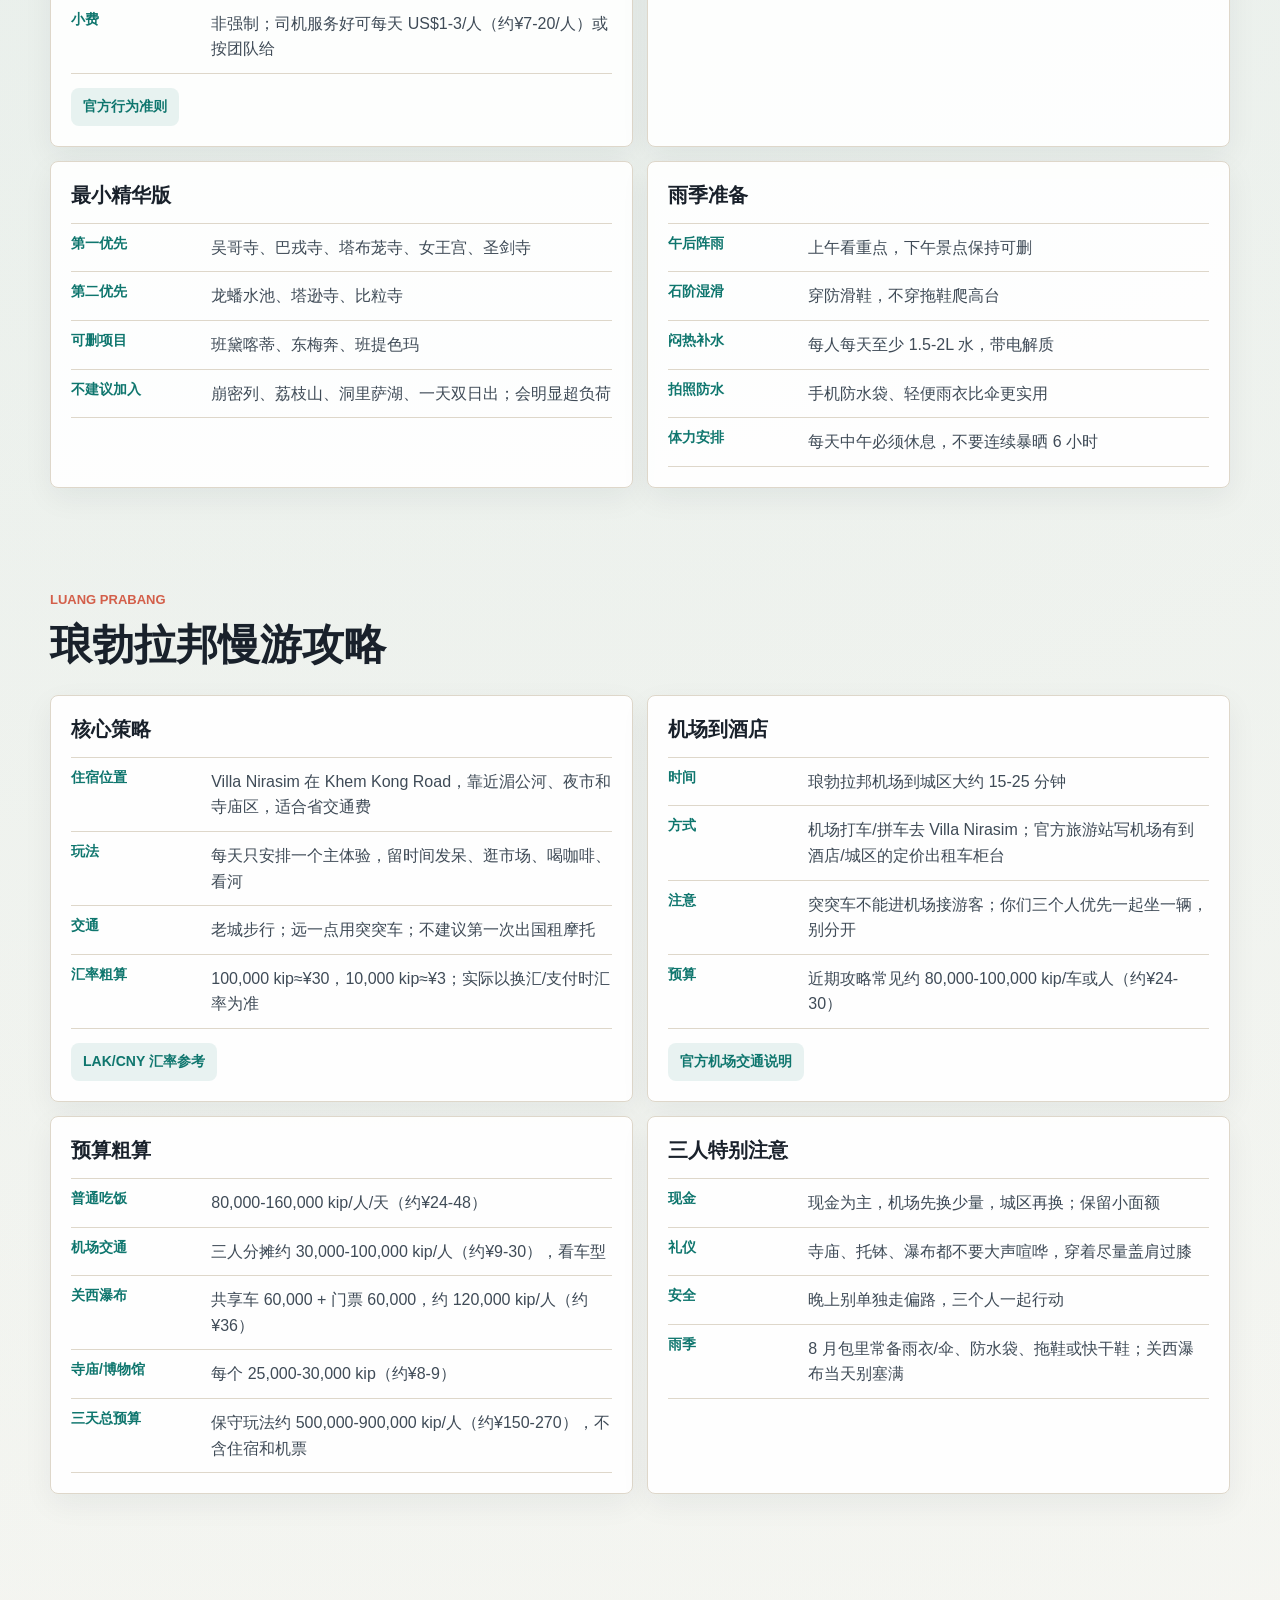
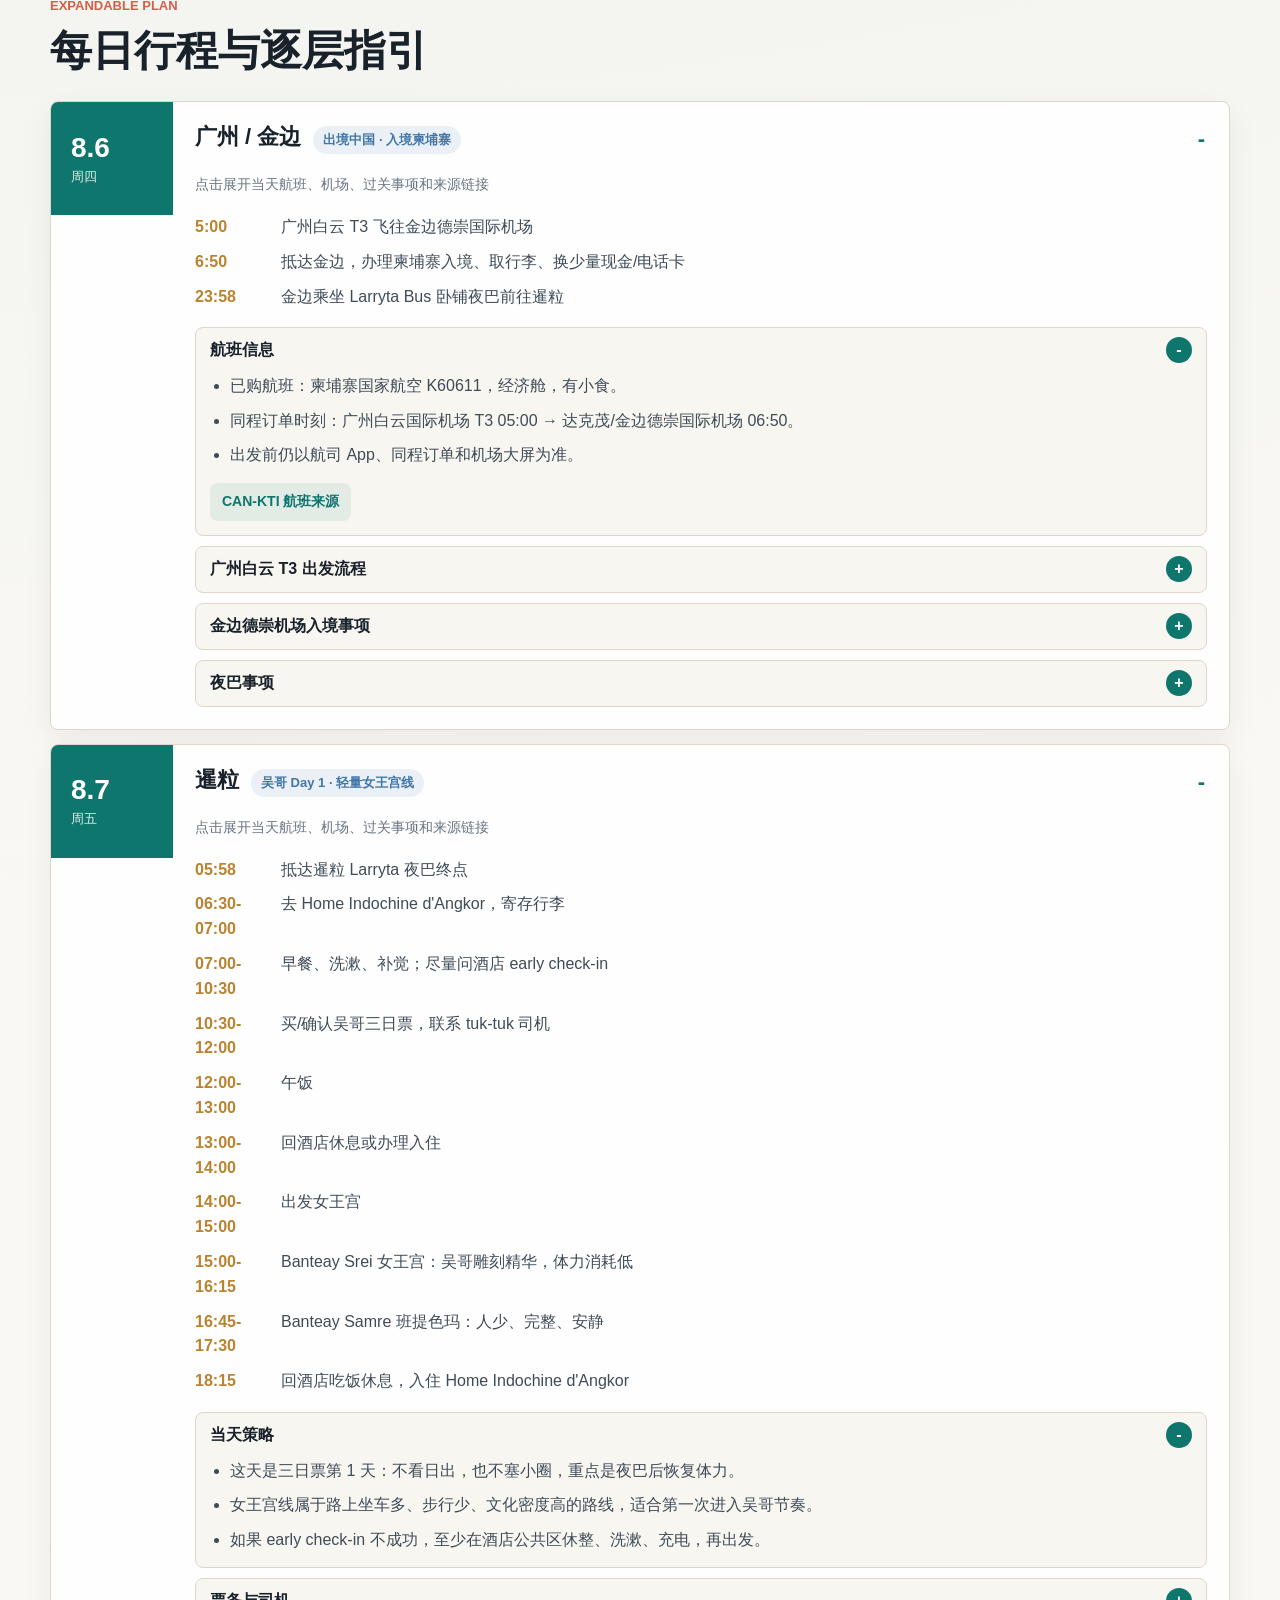
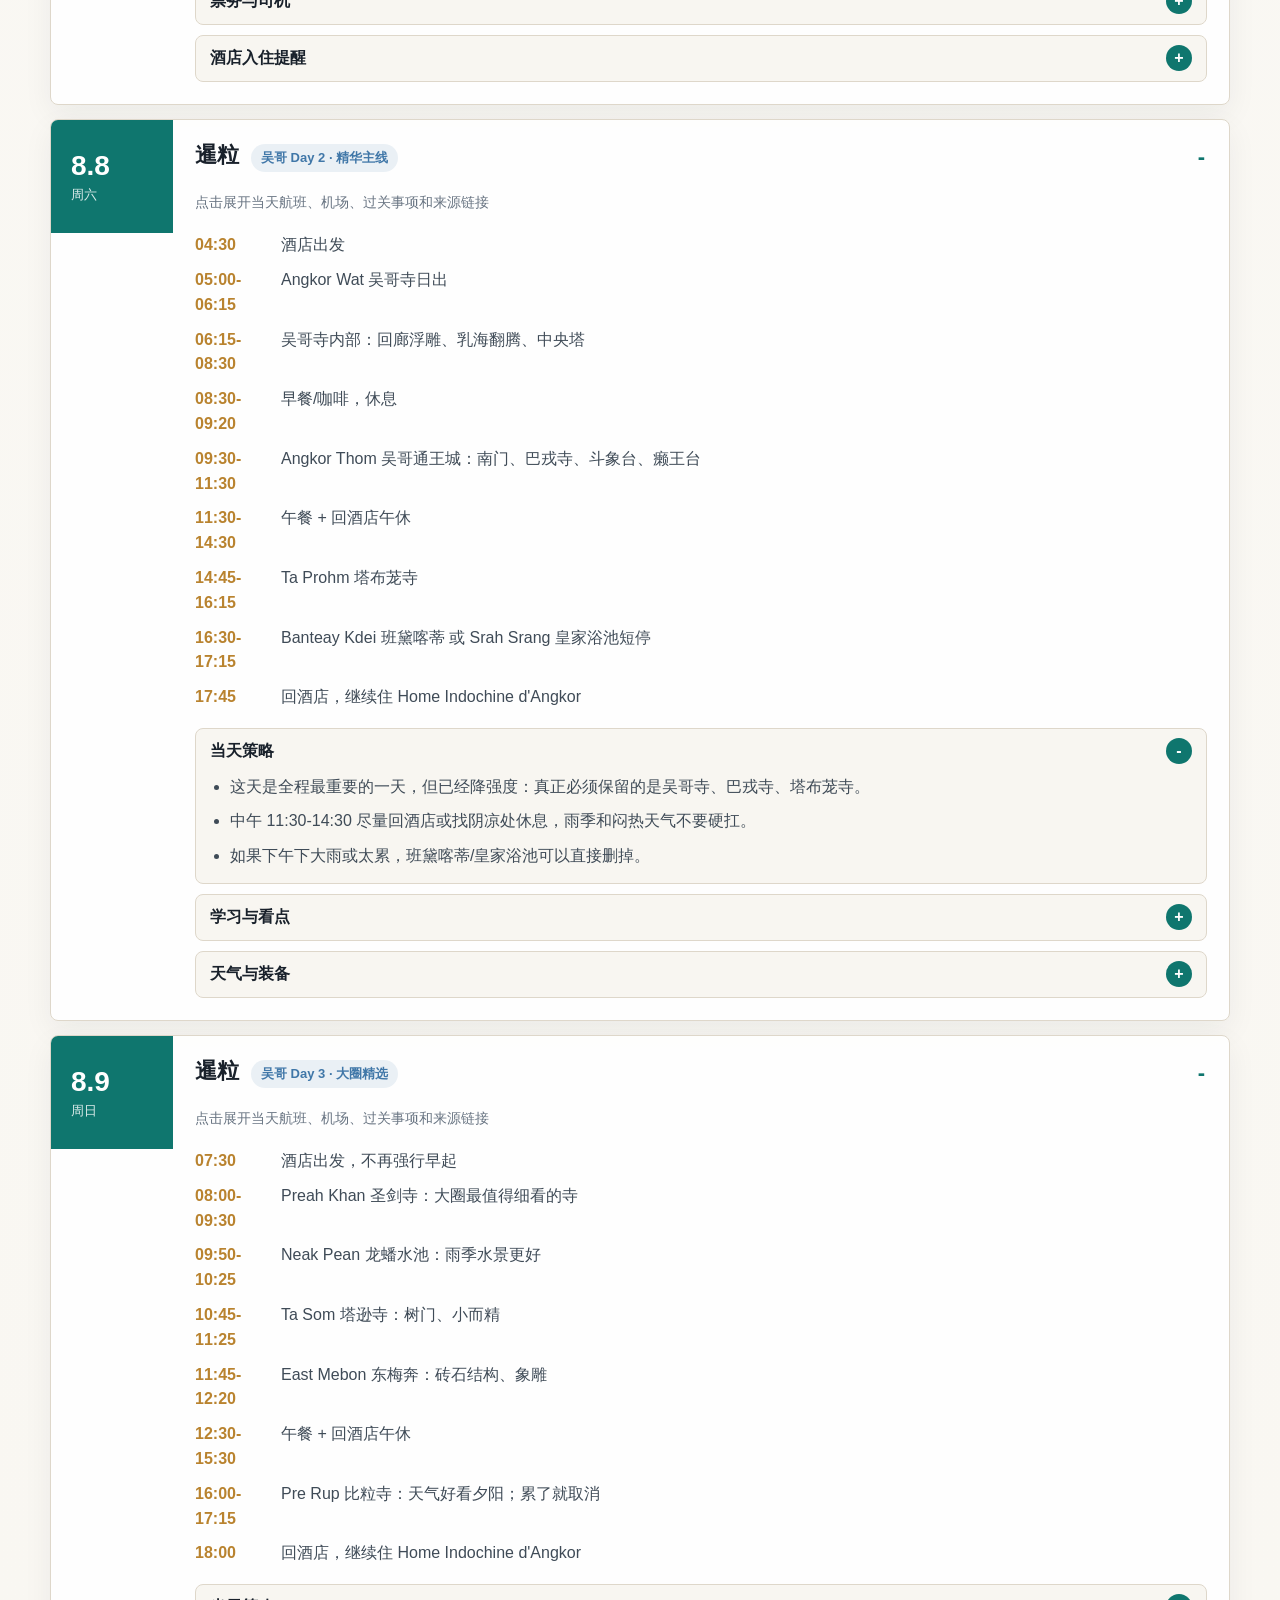
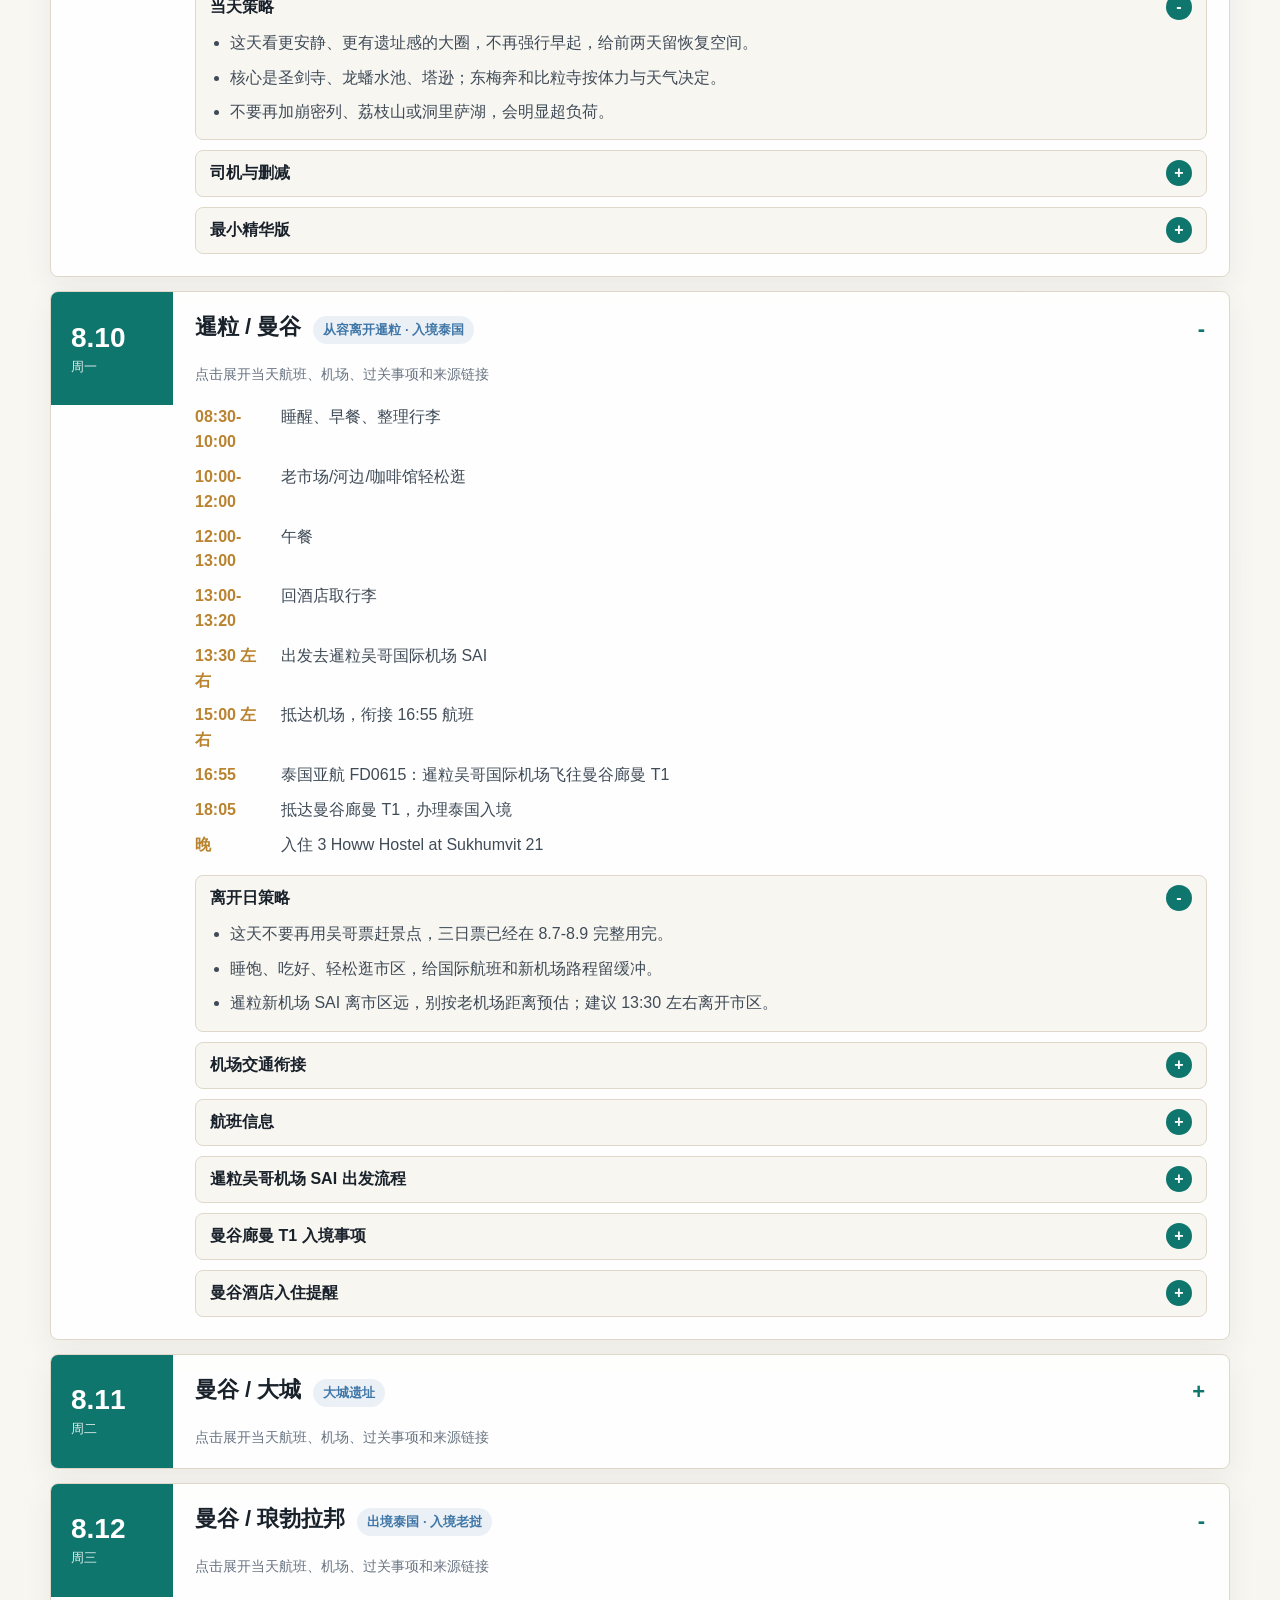
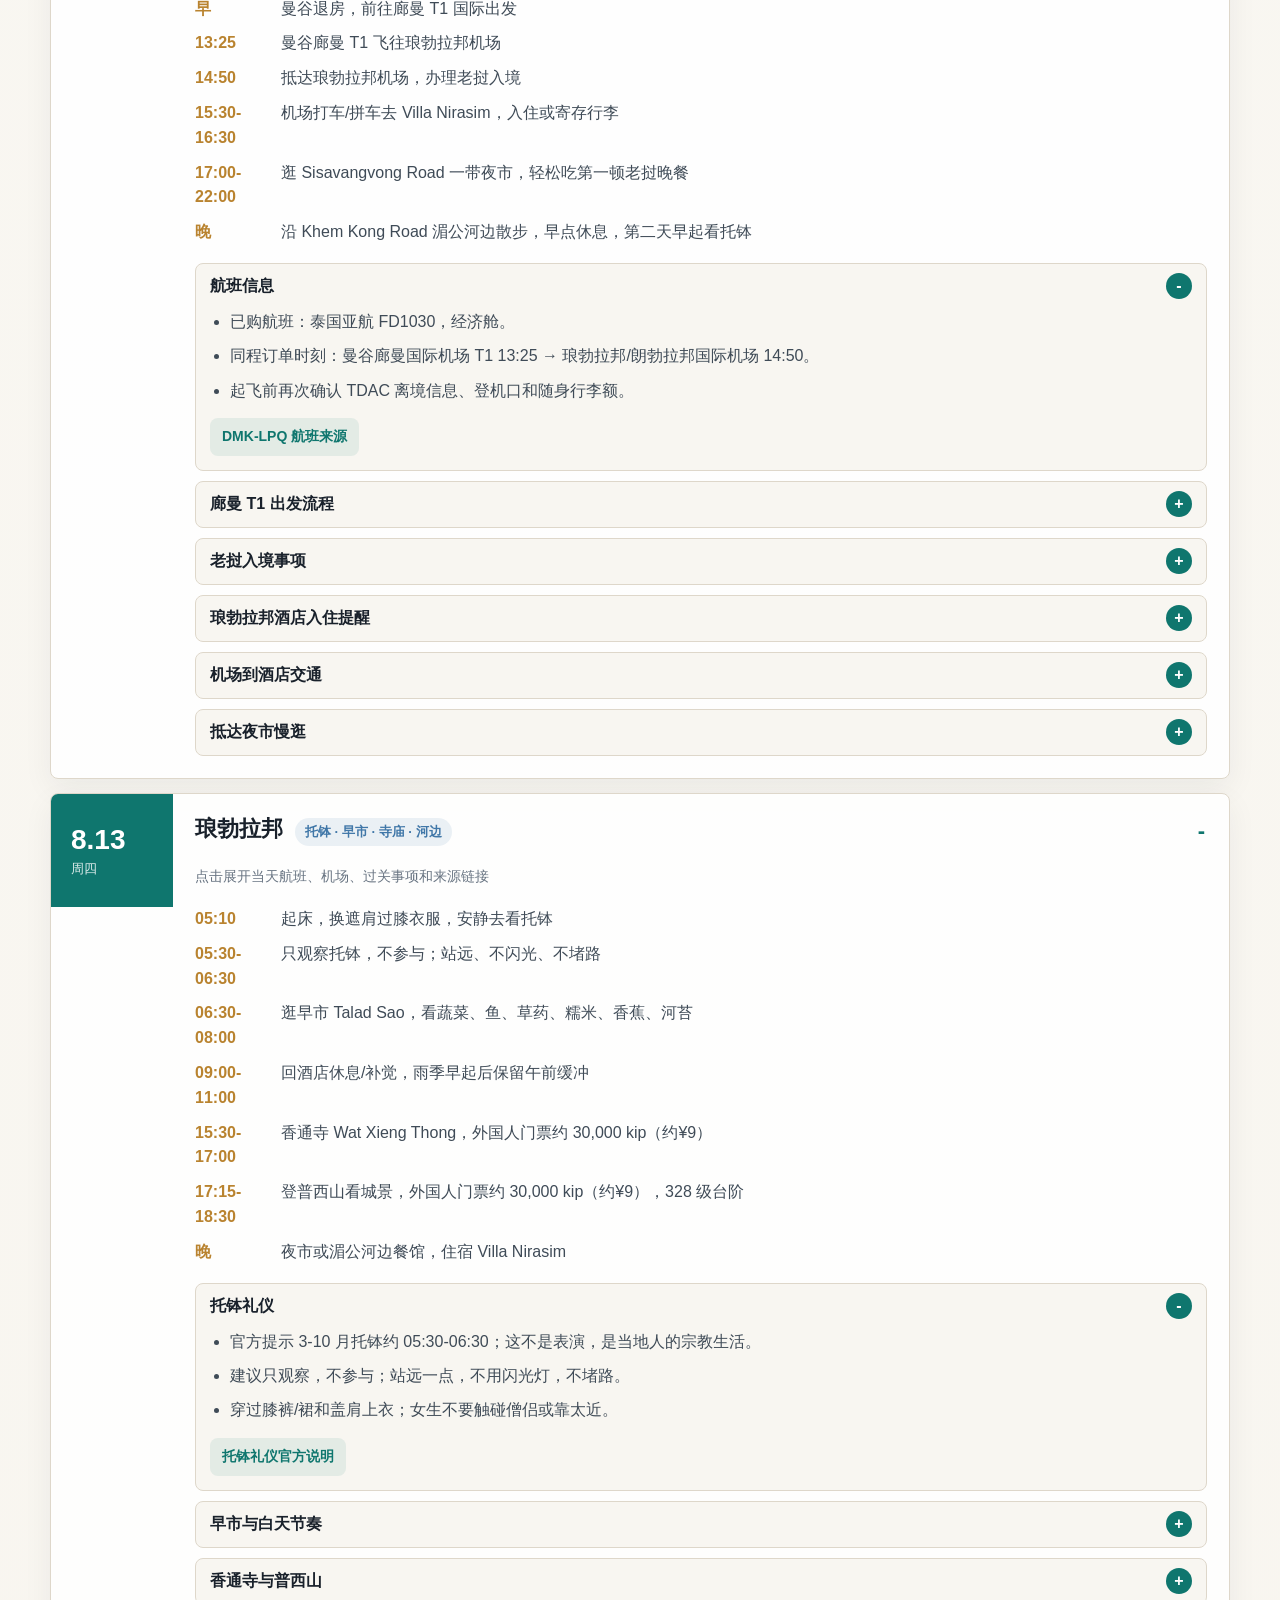
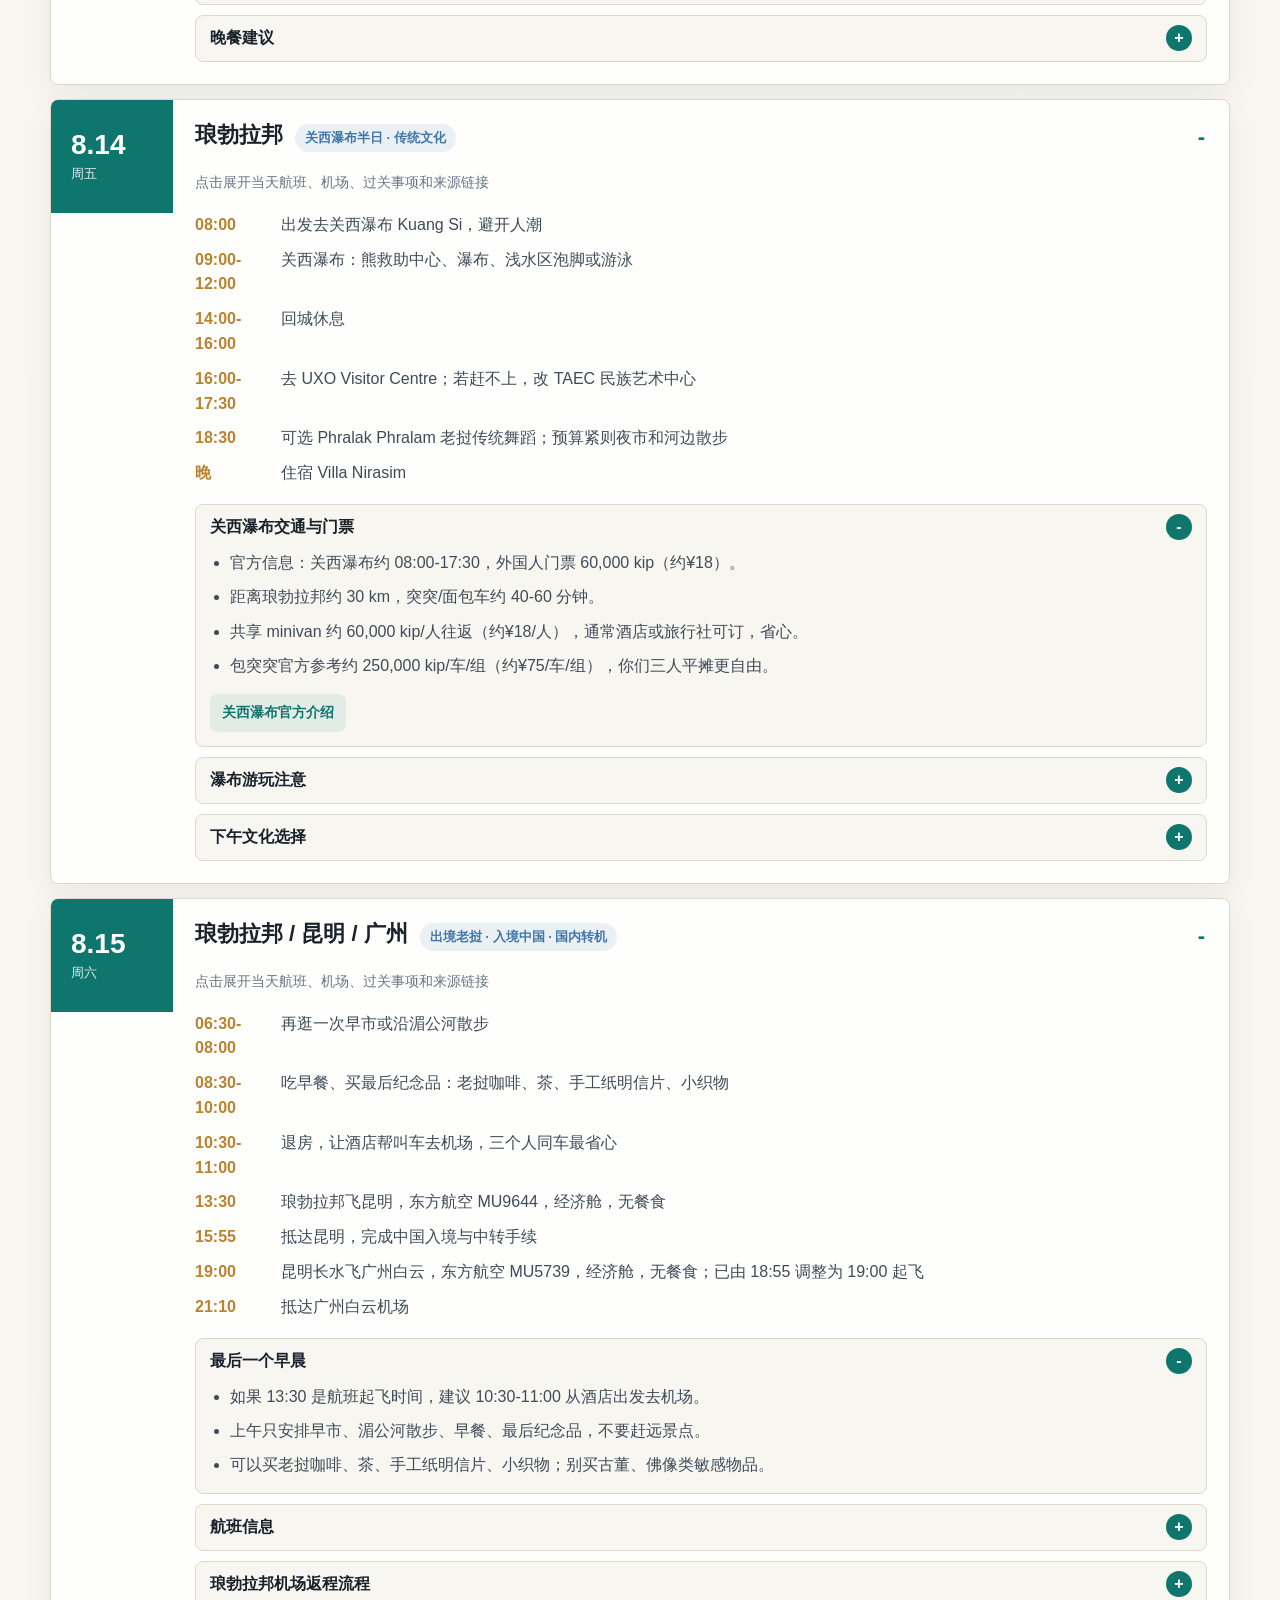
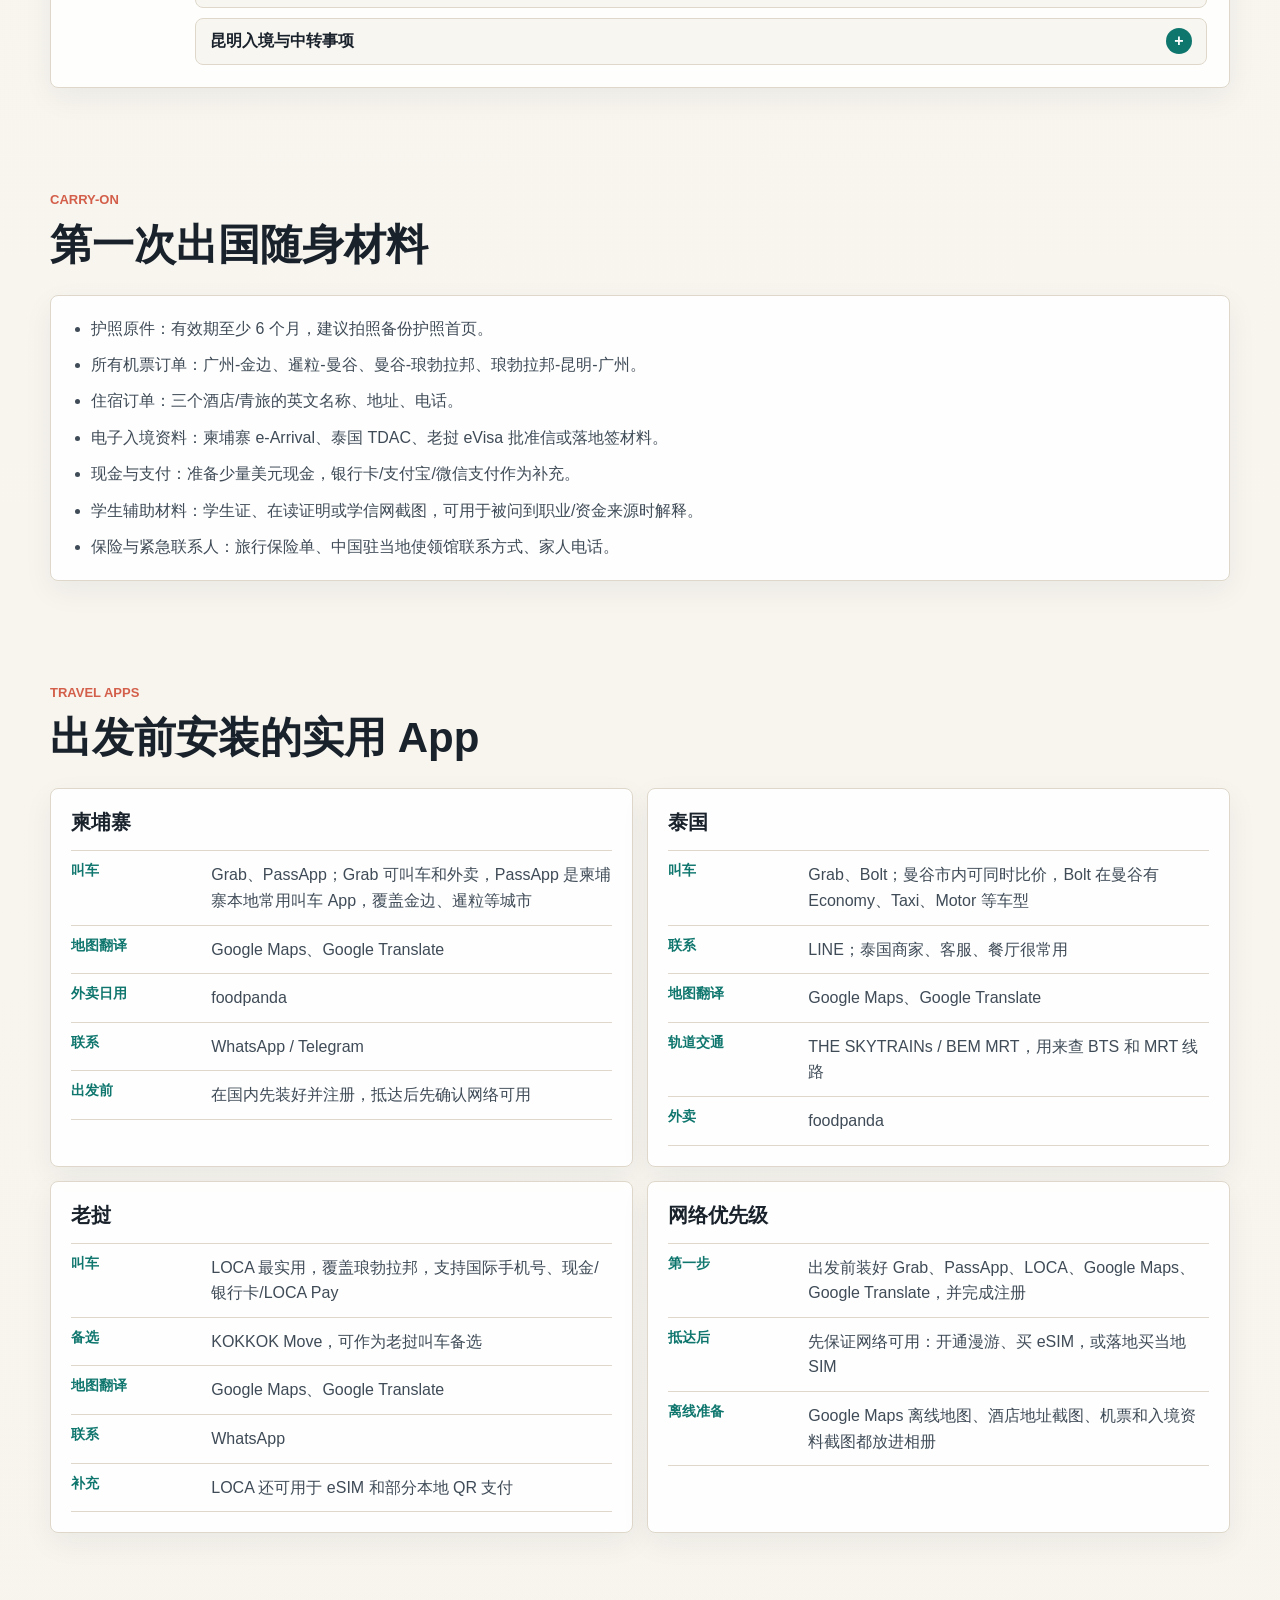
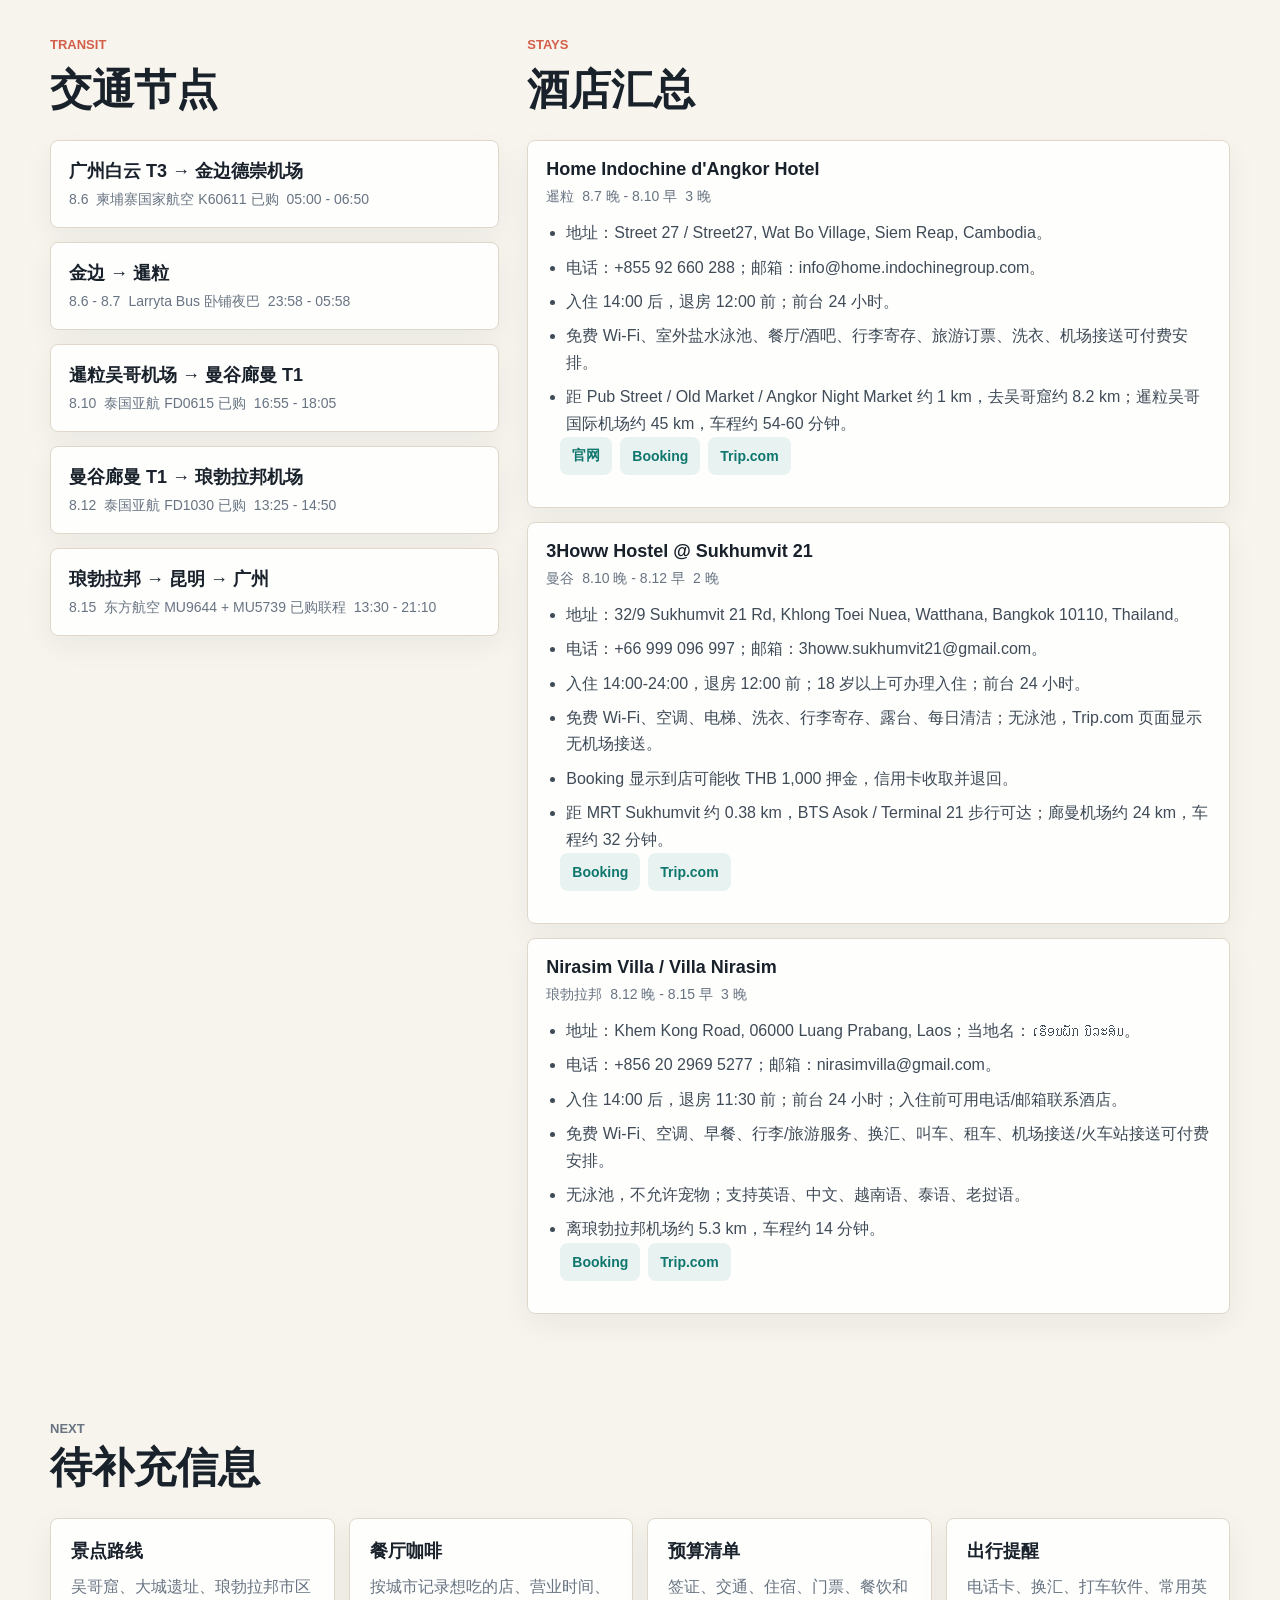
==== commit 7bb33b57: "Embed Angkor route map" ====
--- a/index.html
+++ b/index.html
@@ -15,6 +15,7 @@
       <nav class="nav" aria-label="页面导航">
         <a href="#timeline">日程</a>
         <a href="#angkor">吴哥</a>
+        <a href="#angkor-map">地图</a>
         <a href="#luangprabang">琅勃拉邦</a>
         <a href="#materials">材料</a>
         <a href="#apps">App</a>
@@ -66,6 +67,26 @@
           <p class="eyebrow">Angkor Pass</p>
           <h2>吴哥三日票攻略</h2>
         </div>
+        <article class="map-embed-card" id="angkor-map">
+          <div class="map-embed-copy">
+            <p class="eyebrow">Route Map</p>
+            <h3>吴哥三日票地图导航</h3>
+            <p>
+              这里嵌入了 8.7-8.9 三天路线图，包含每天的 Google Maps 总路线、单点地图、街景预览和寺庙照片。手机上如果觉得窗口太小，直接点全屏打开。
+            </p>
+            <div class="map-actions">
+              <a class="primary-link" href="angkor-route-maps.html" target="_blank" rel="noreferrer">打开全屏地图</a>
+              <a class="ghost-link" href="#timeline">回到每日行程</a>
+            </div>
+          </div>
+          <div class="map-frame-wrap">
+            <iframe
+              title="吴哥三日票路线图"
+              src="angkor-route-maps.html"
+              loading="lazy"
+            ></iframe>
+          </div>
+        </article>
         <div class="guide-grid" id="angkorGuide"></div>
       </section>
 
--- a/styles.css
+++ b/styles.css
@@ -270,6 +270,60 @@
   margin-bottom: 22px;
 }
 
+.map-embed-card {
+  display: grid;
+  grid-template-columns: minmax(260px, 0.42fr) minmax(0, 1fr);
+  gap: 18px;
+  align-items: stretch;
+  margin-bottom: 18px;
+  padding: 18px;
+  background: rgba(255, 255, 255, 0.92);
+  border: 1px solid var(--line);
+  border-radius: 8px;
+  box-shadow: 0 10px 30px rgba(25, 33, 43, 0.06);
+}
+
+.map-embed-copy {
+  display: flex;
+  flex-direction: column;
+  justify-content: center;
+  gap: 12px;
+}
+
+.map-embed-copy h3 {
+  margin-bottom: 0;
+  font-size: 24px;
+}
+
+.map-embed-copy p:not(.eyebrow) {
+  margin-bottom: 0;
+  color: #4d5965;
+  line-height: 1.7;
+}
+
+.map-actions {
+  display: flex;
+  flex-wrap: wrap;
+  gap: 10px;
+  margin-top: 6px;
+}
+
+.map-frame-wrap {
+  min-height: 540px;
+  overflow: hidden;
+  border: 1px solid var(--line);
+  border-radius: 8px;
+  background: #f6f1e7;
+}
+
+.map-frame-wrap iframe {
+  display: block;
+  width: 100%;
+  height: 100%;
+  min-height: 540px;
+  border: 0;
+}
+
 h2 {
   margin-bottom: 0;
   font-size: clamp(26px, 4vw, 42px);
@@ -649,8 +703,14 @@
 @media (max-width: 920px) {
   .overview,
   .two-column,
-  .entry-layout {
+  .entry-layout,
+  .map-embed-card {
     grid-template-columns: 1fr;
+  }
+
+  .map-frame-wrap,
+  .map-frame-wrap iframe {
+    min-height: 620px;
   }
 
   .overview {
@@ -693,6 +753,15 @@
     grid-template-columns: 1fr;
   }
 
+  .map-embed-card {
+    padding: 14px;
+  }
+
+  .map-frame-wrap,
+  .map-frame-wrap iframe {
+    min-height: 560px;
+  }
+
   .quick-stats article {
     border-right: 0;
   }
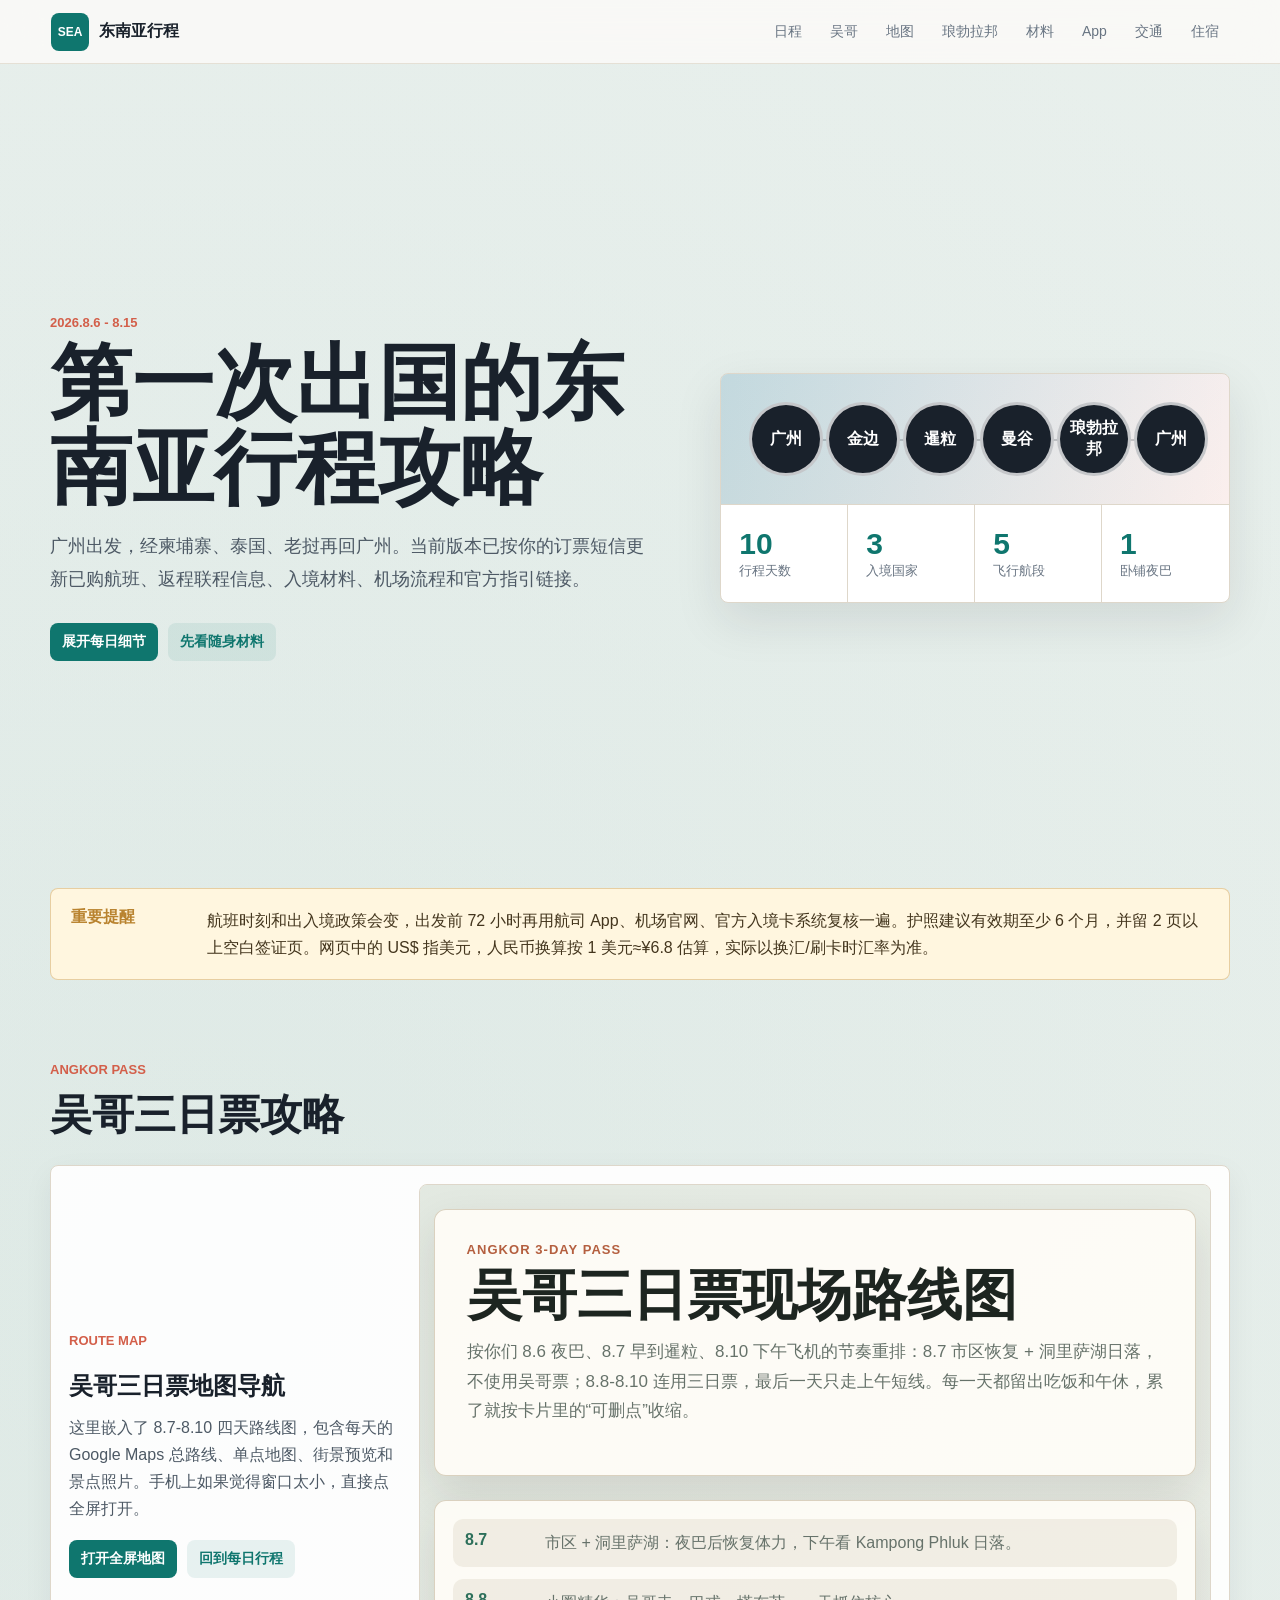
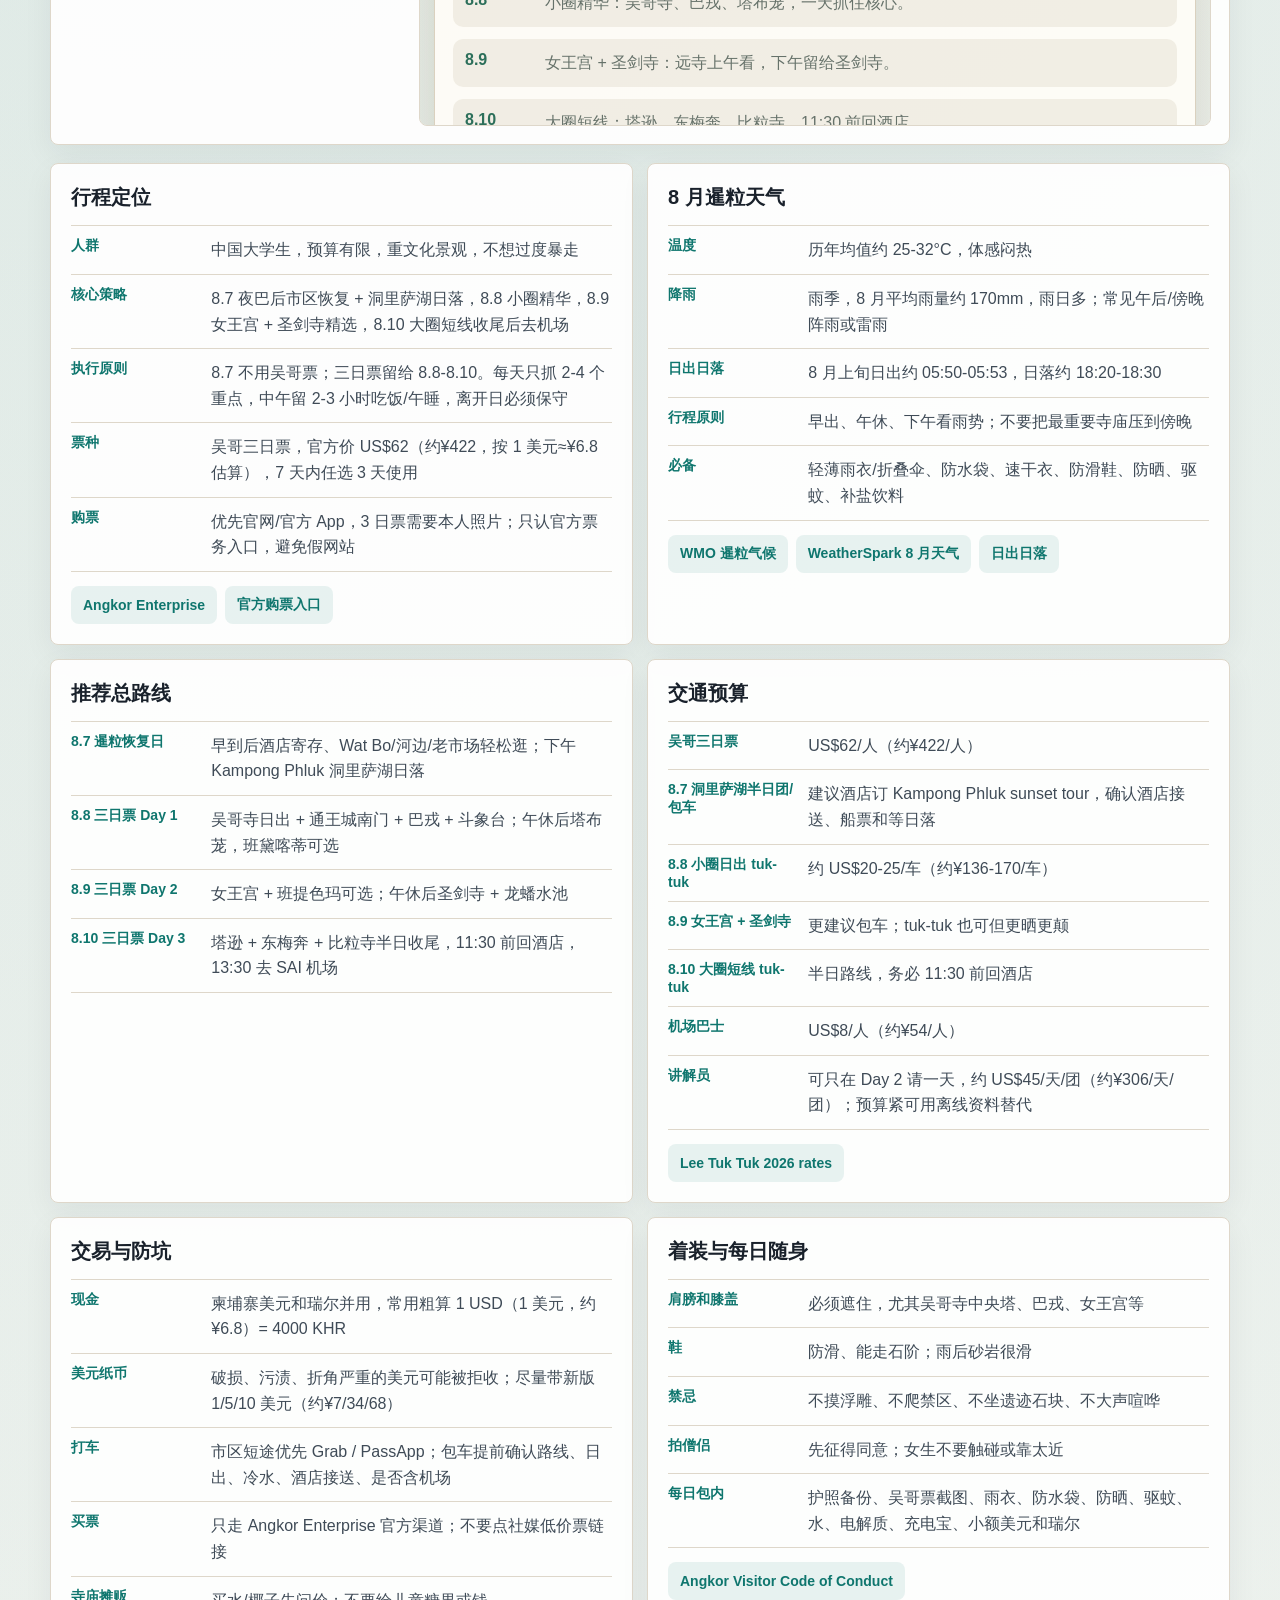
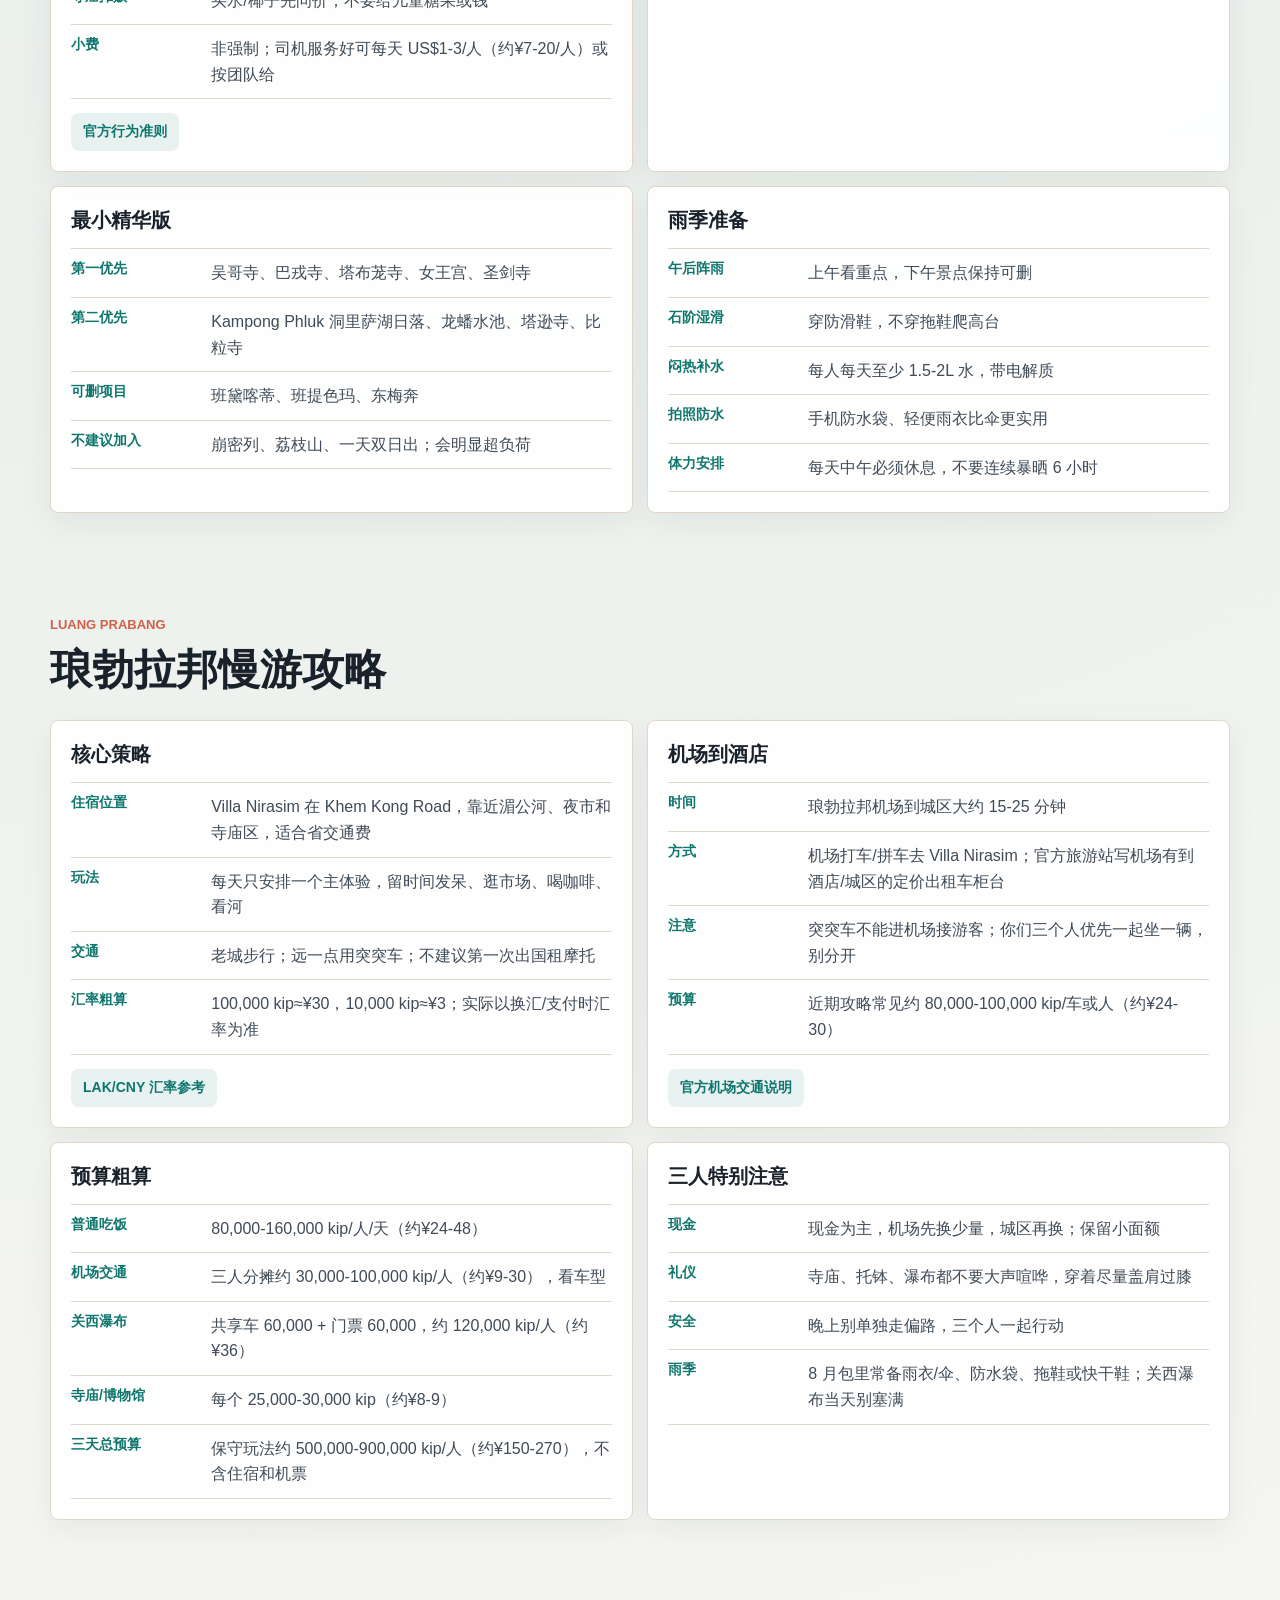
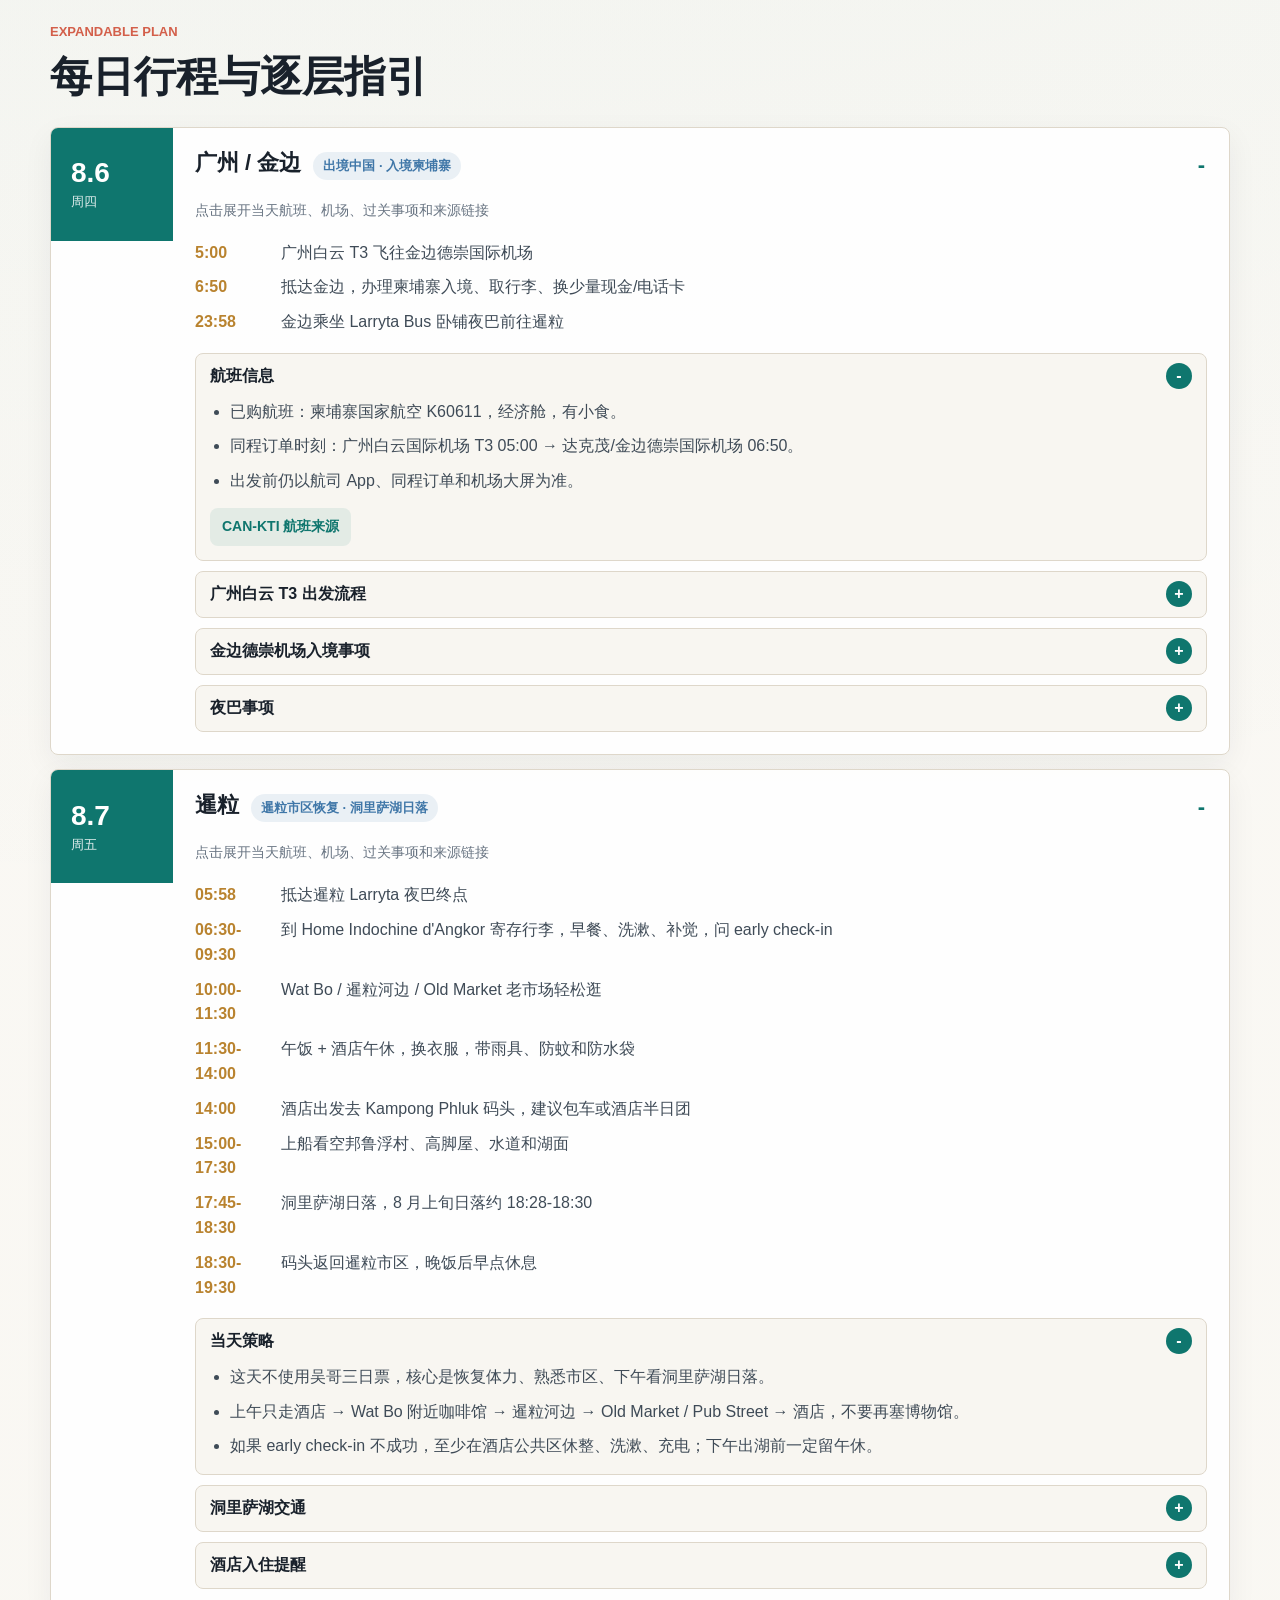
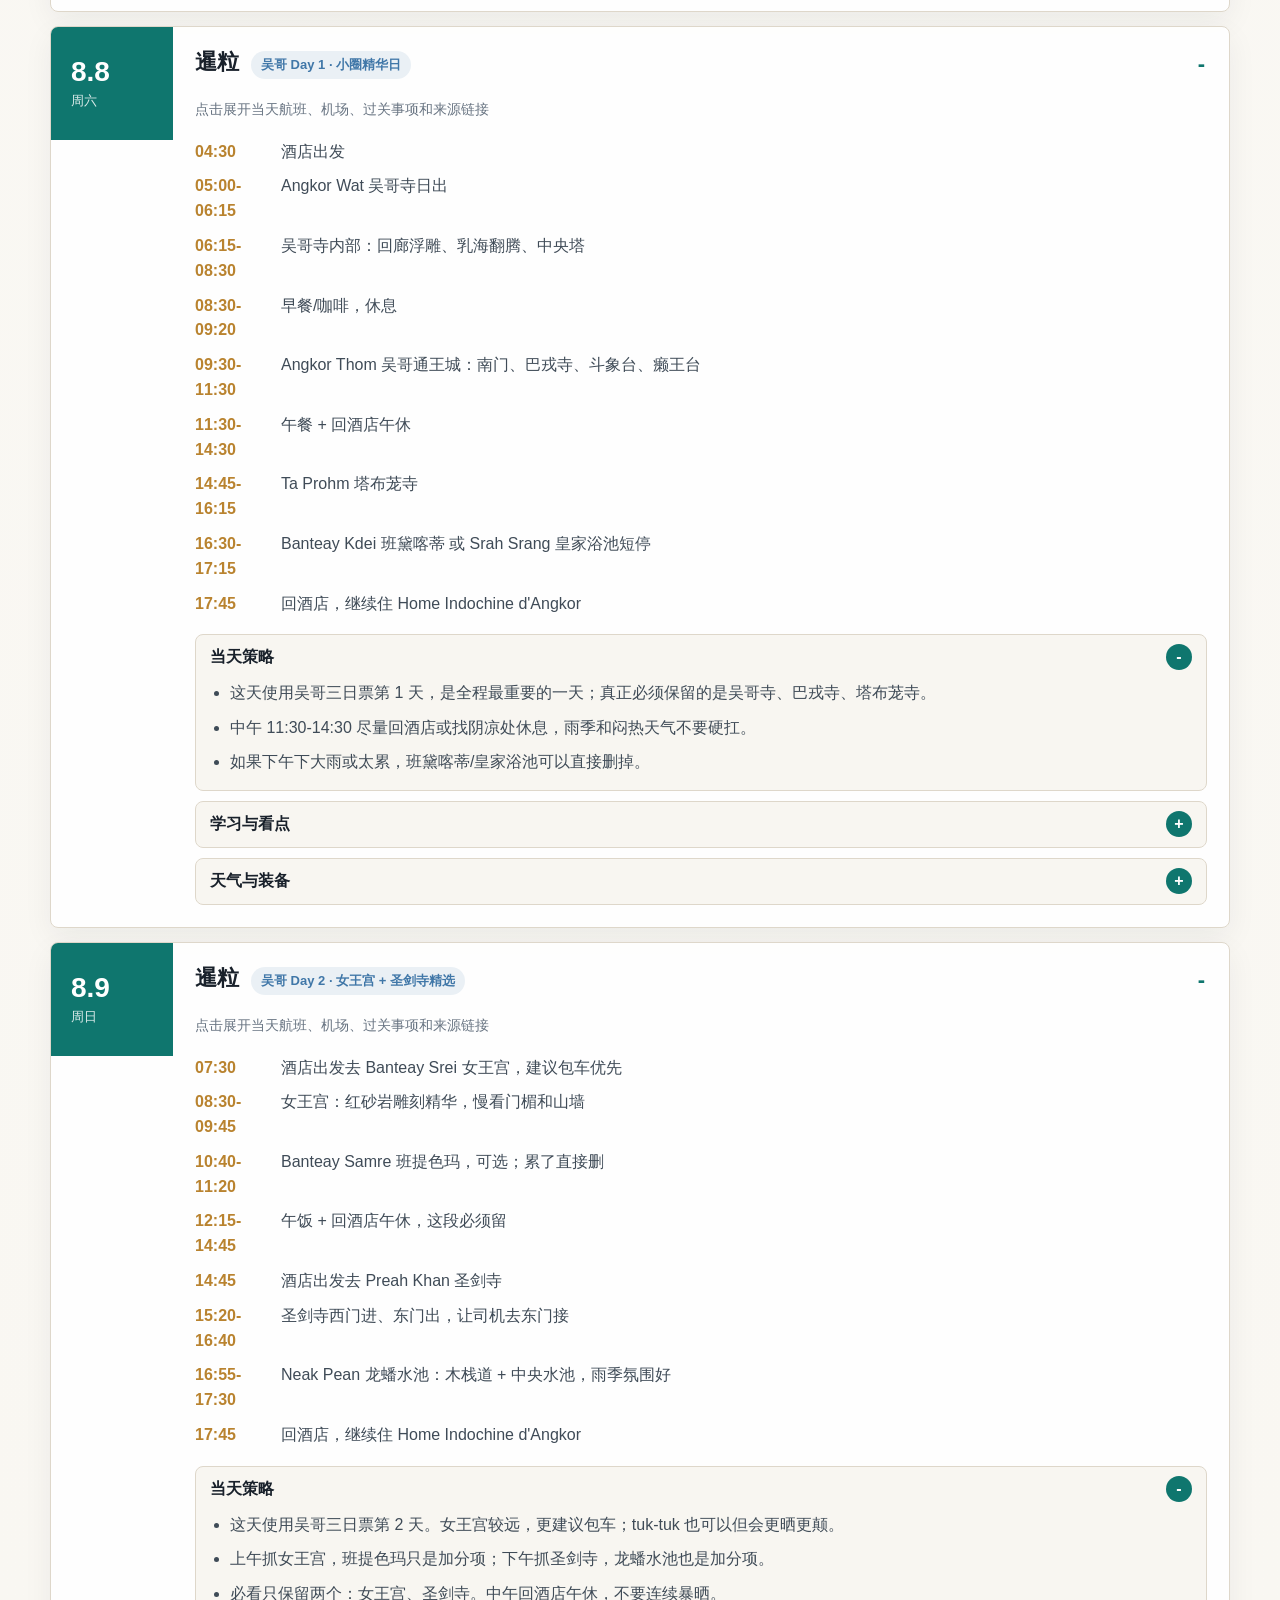
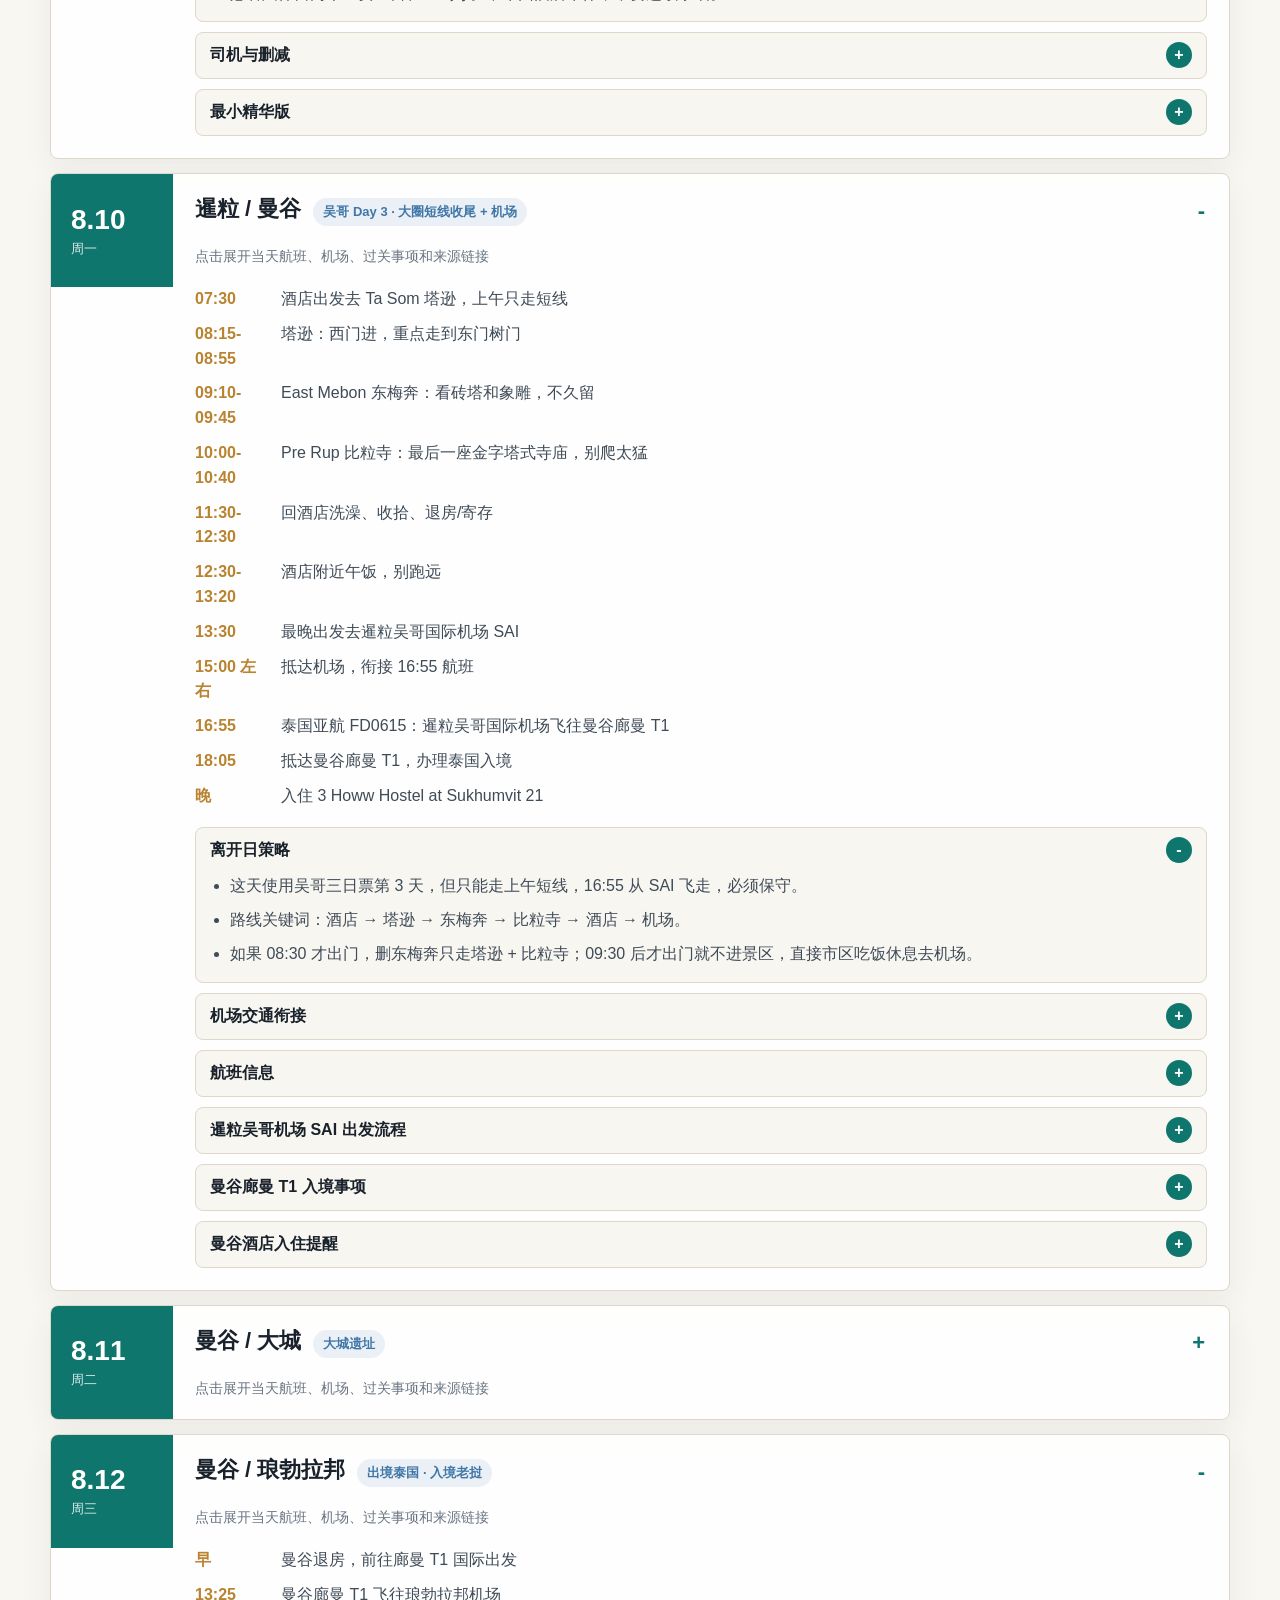
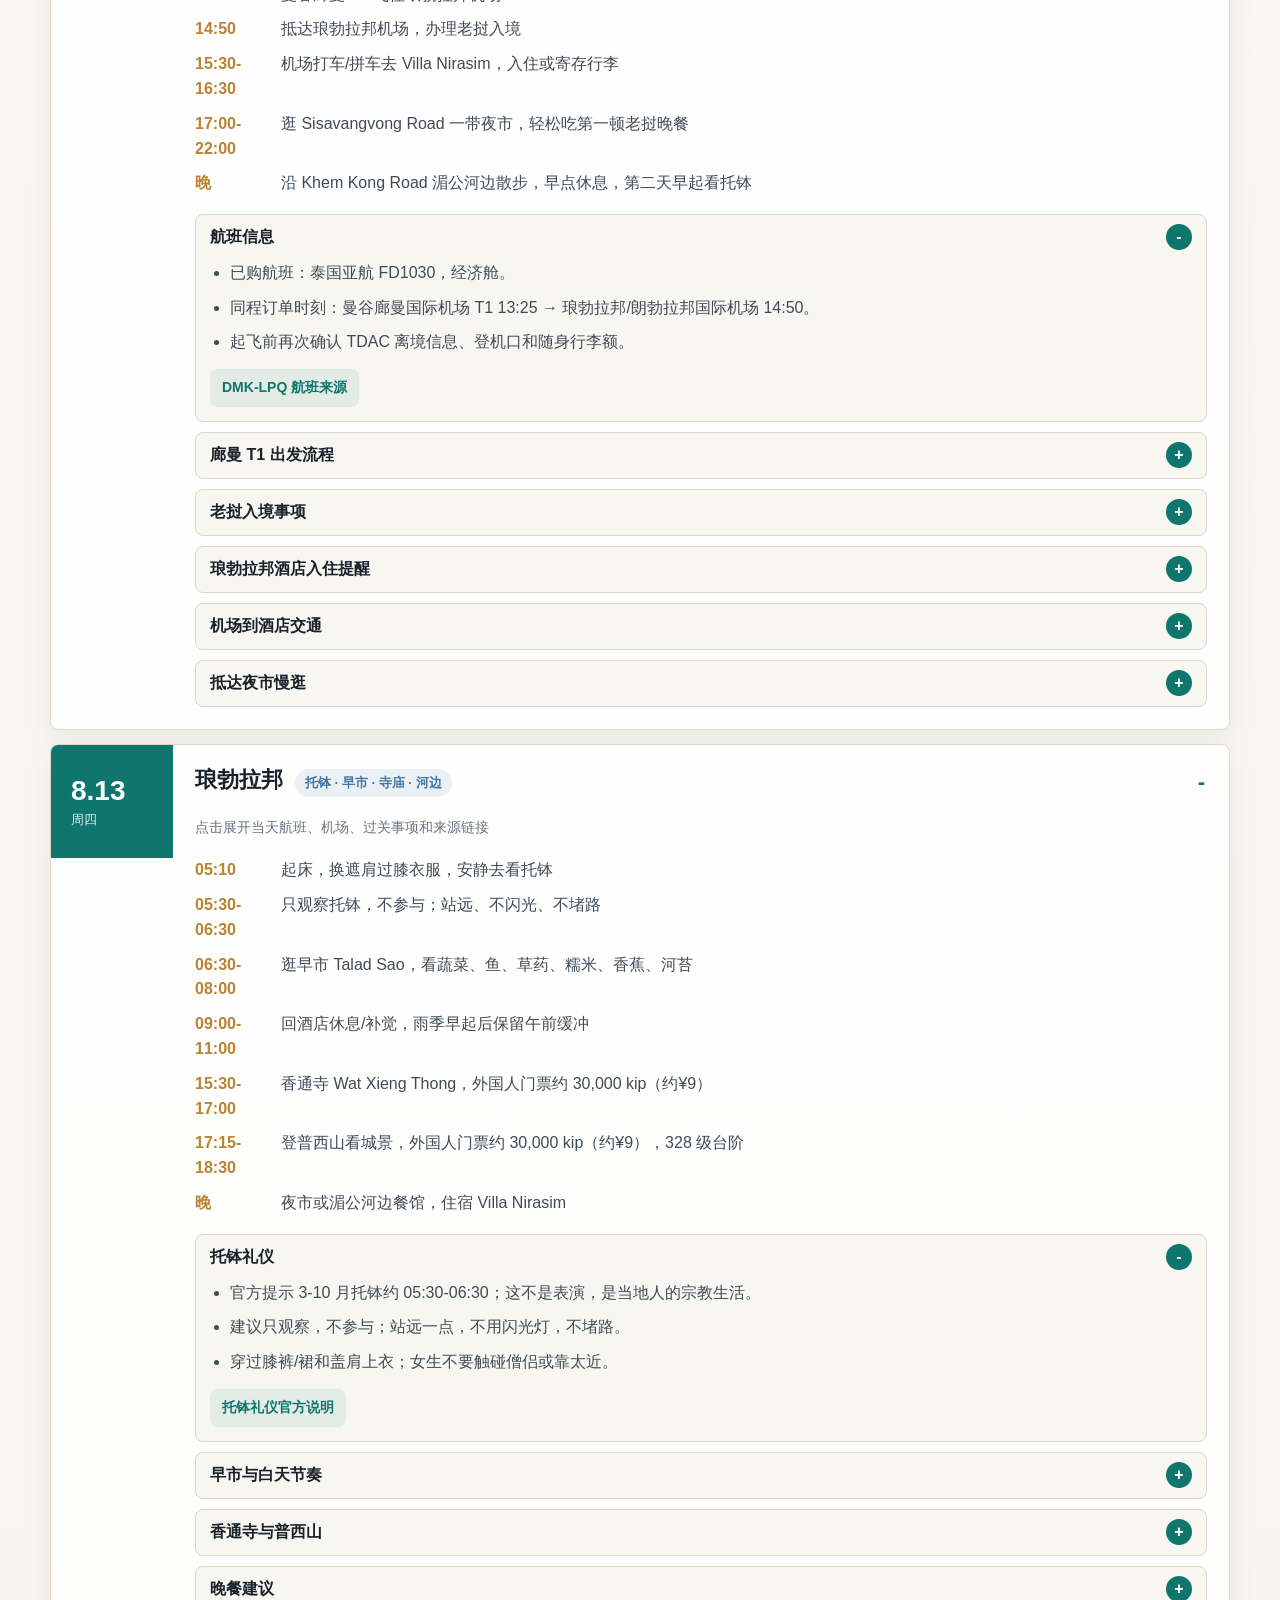
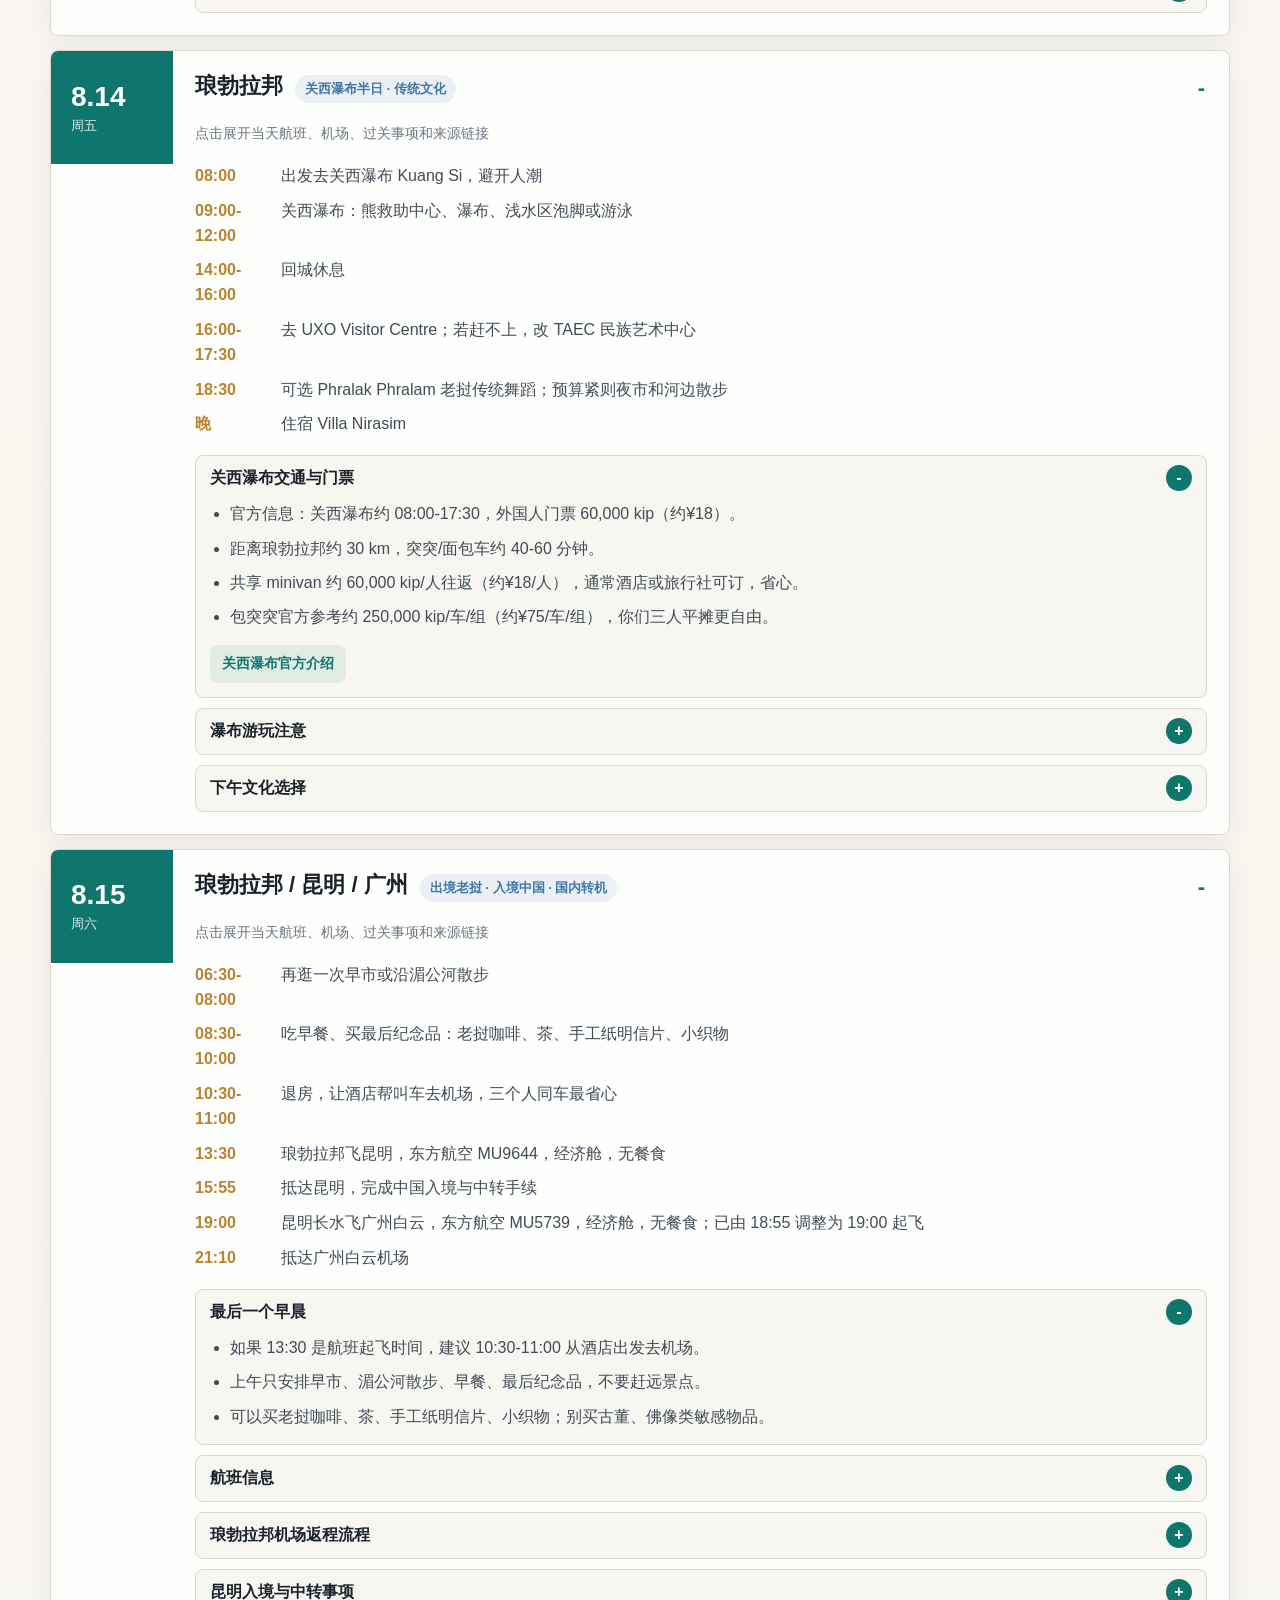
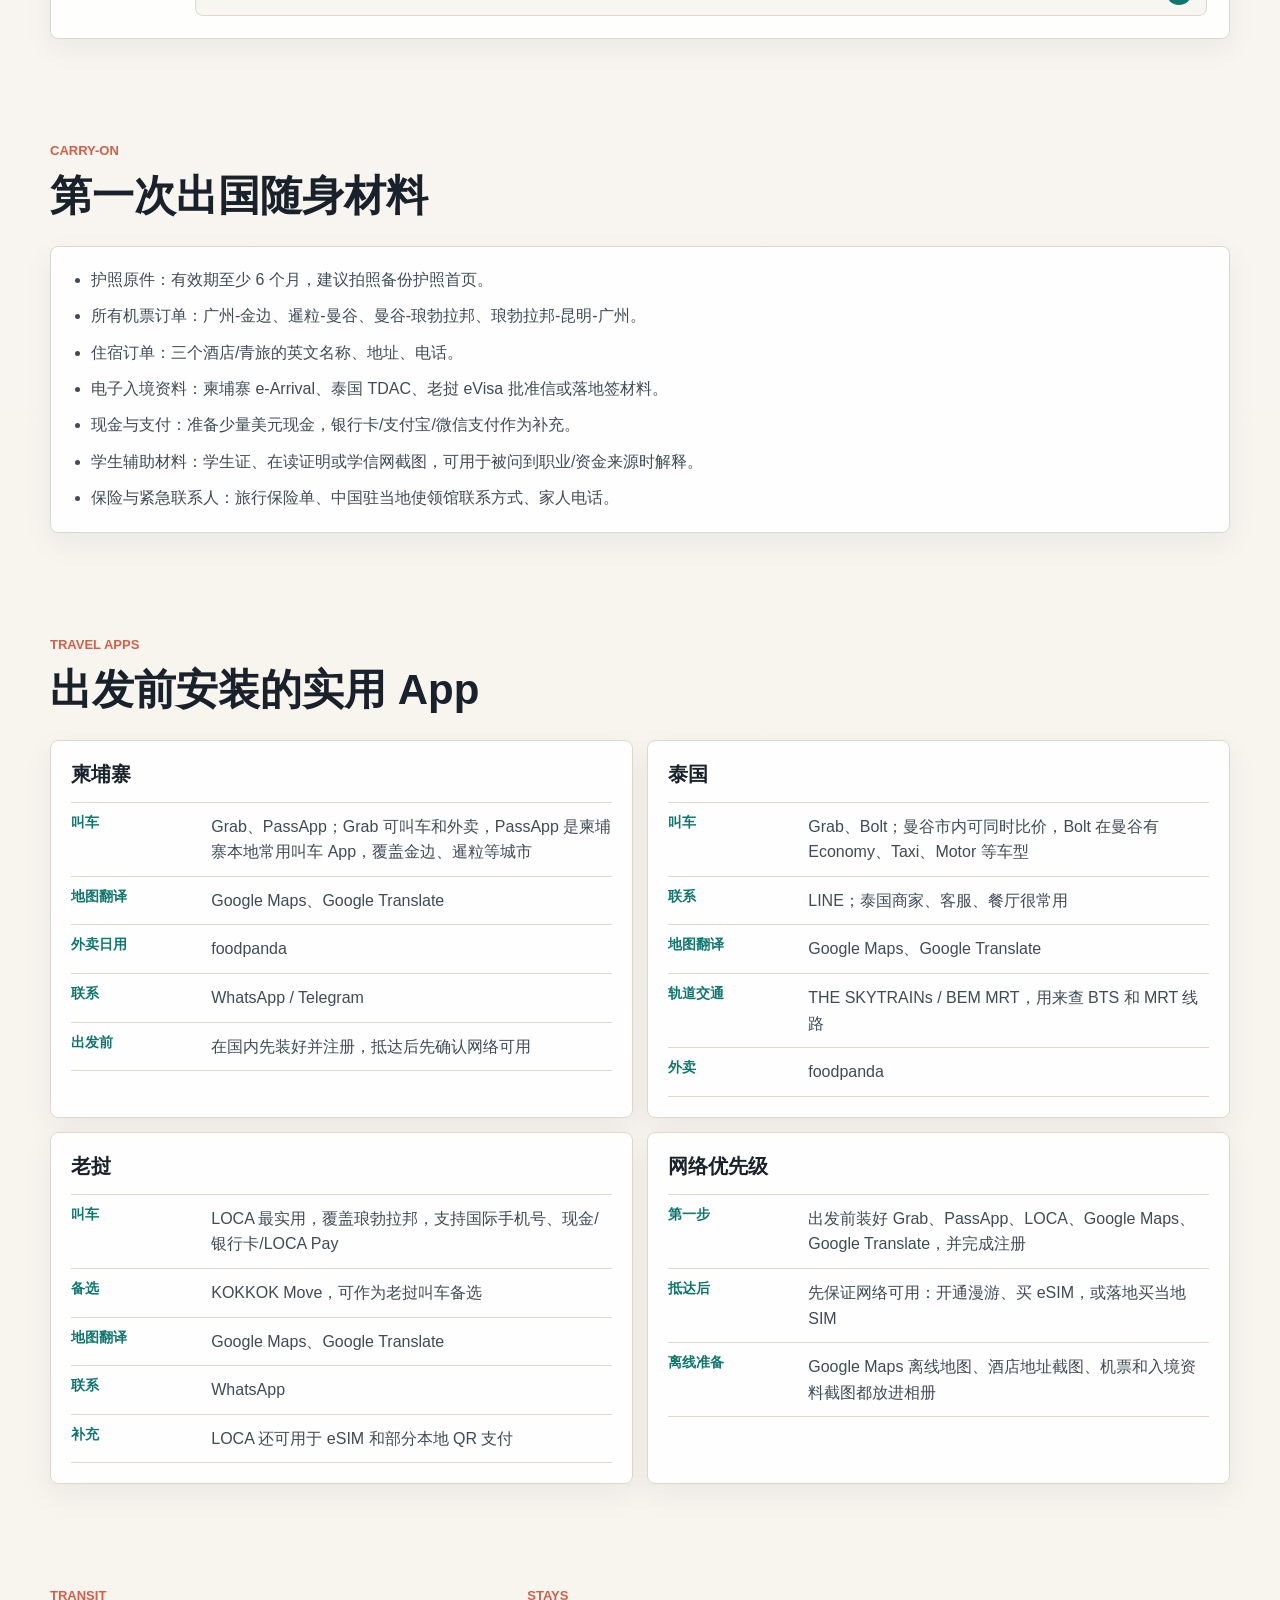
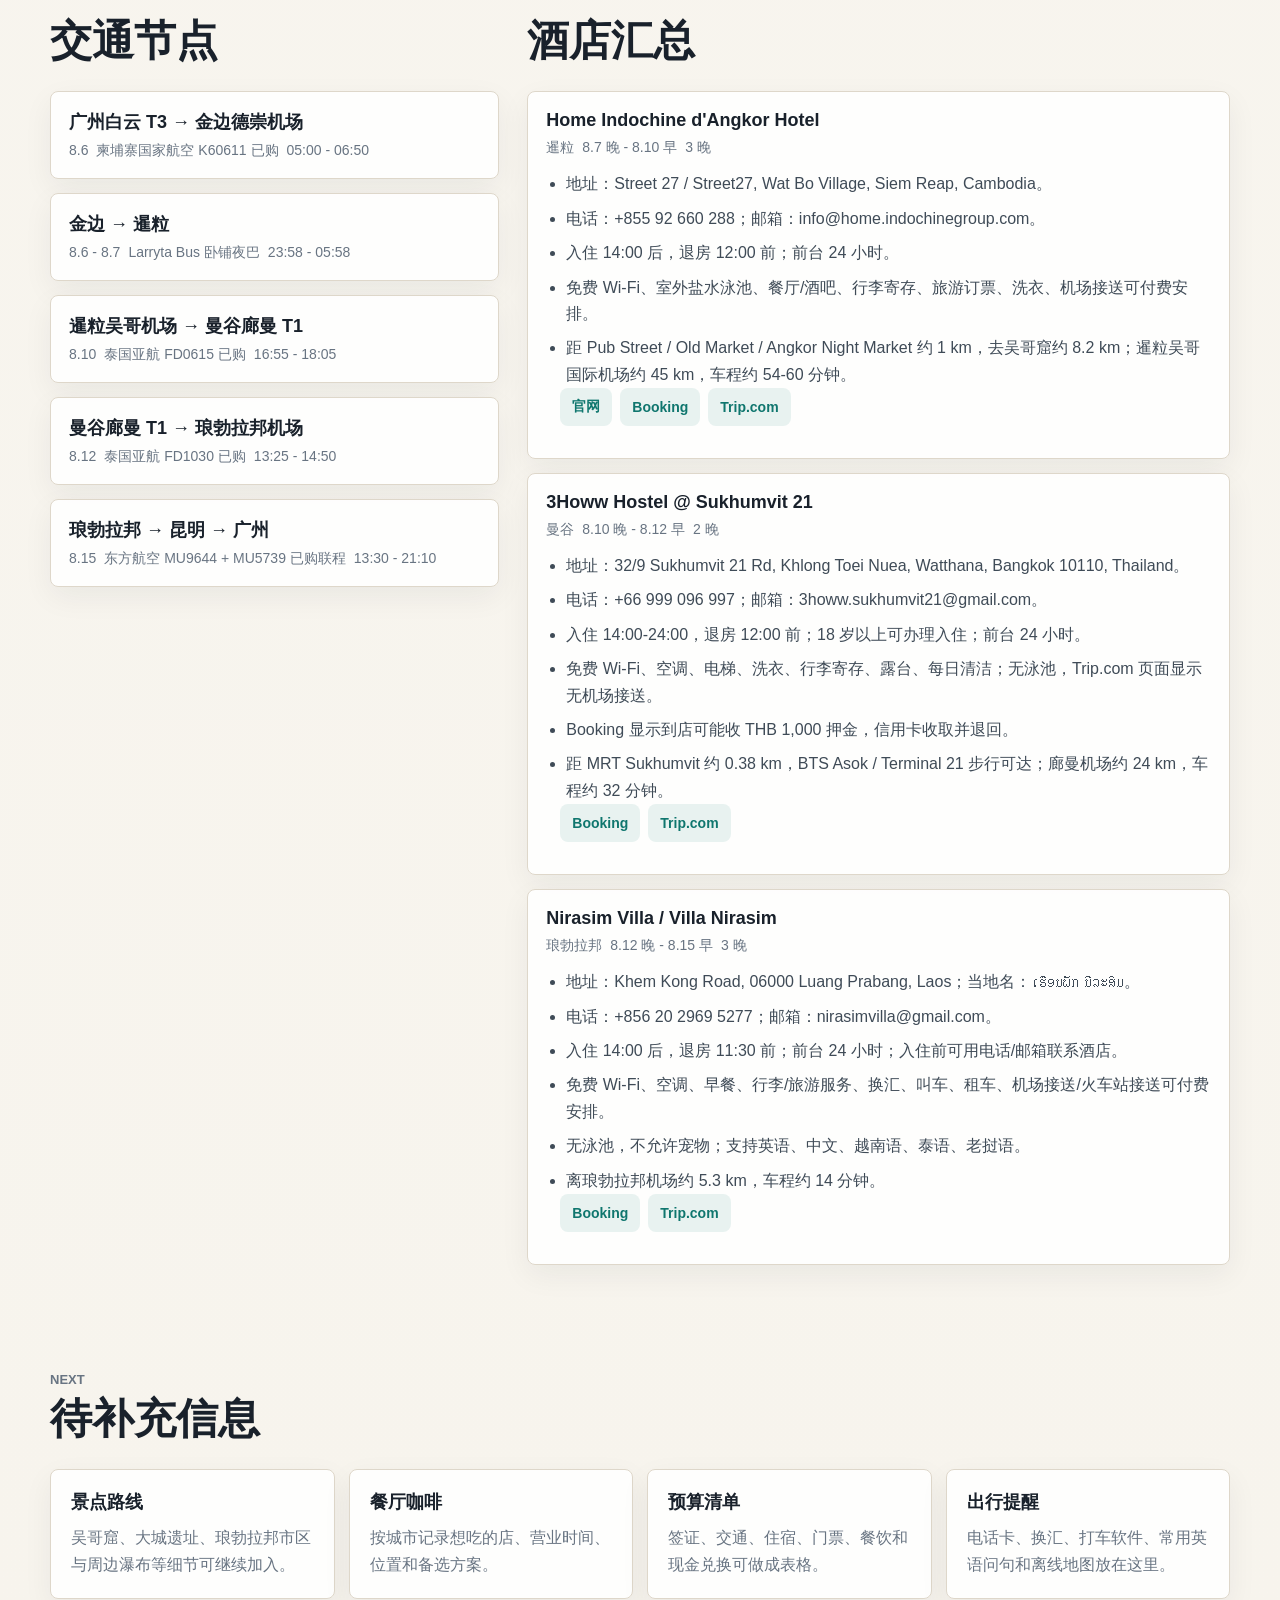
==== commit d80c55a0: "Update Angkor itinerary routes" ====
--- a/index.html
+++ b/index.html
@@ -72,7 +72,7 @@
             <p class="eyebrow">Route Map</p>
             <h3>吴哥三日票地图导航</h3>
             <p>
-              这里嵌入了 8.7-8.9 三天路线图，包含每天的 Google Maps 总路线、单点地图、街景预览和寺庙照片。手机上如果觉得窗口太小，直接点全屏打开。
+              这里嵌入了 8.7-8.10 四天路线图，包含每天的 Google Maps 总路线、单点地图、街景预览和景点照片。手机上如果觉得窗口太小，直接点全屏打开。
             </p>
             <div class="map-actions">
               <a class="primary-link" href="angkor-route-maps.html" target="_blank" rel="noreferrer">打开全屏地图</a>
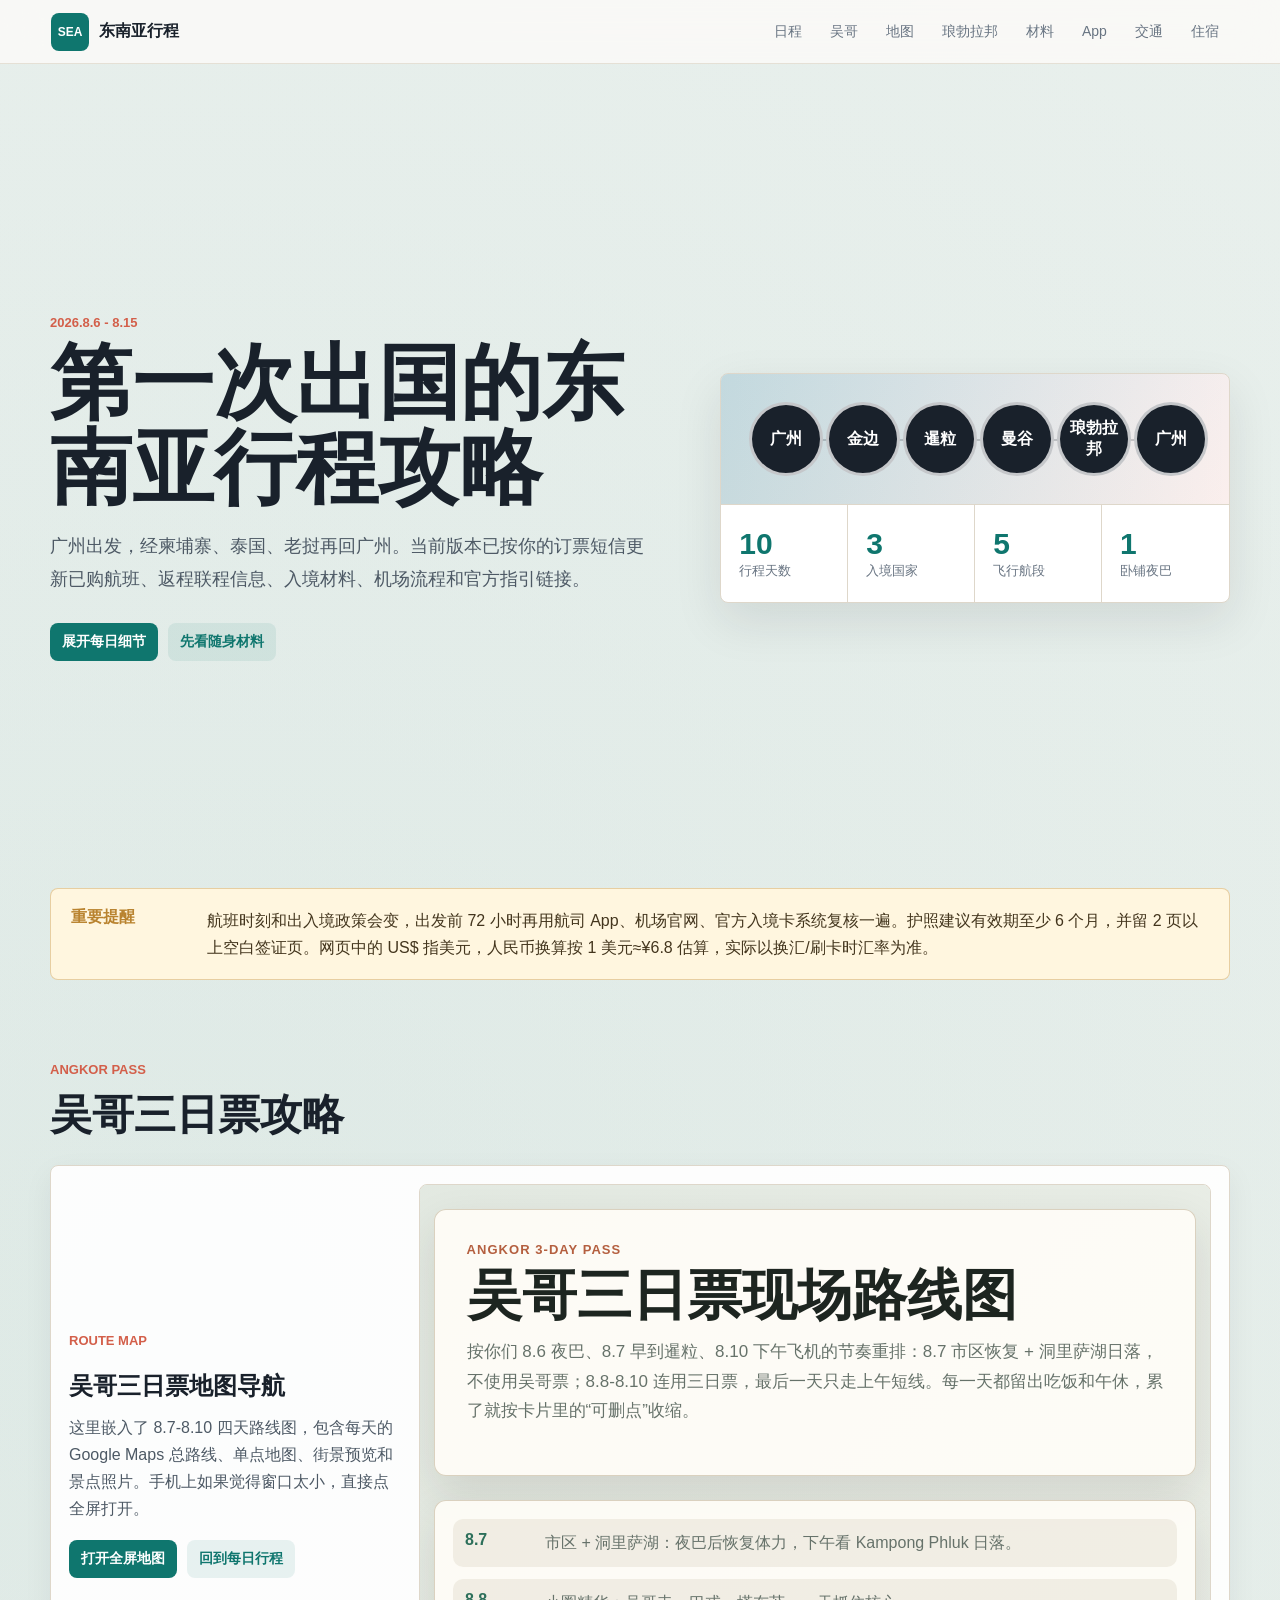
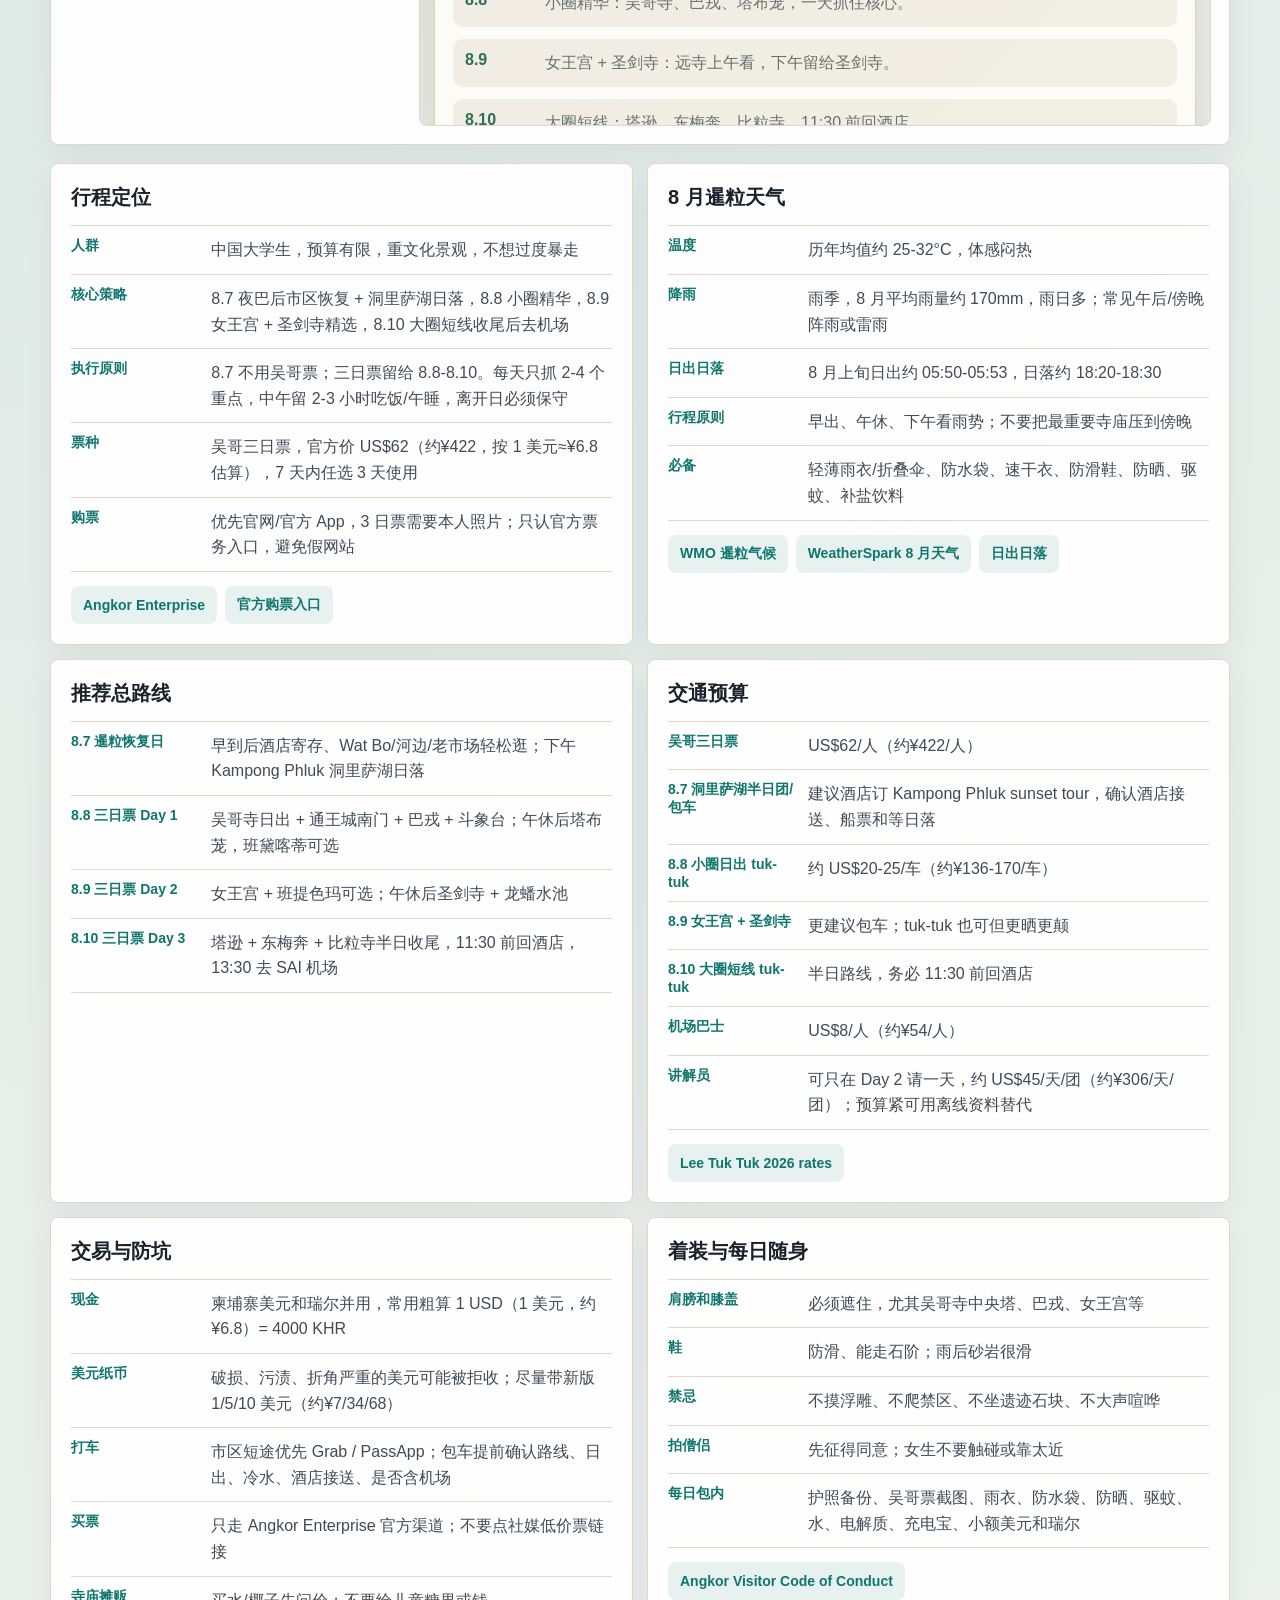
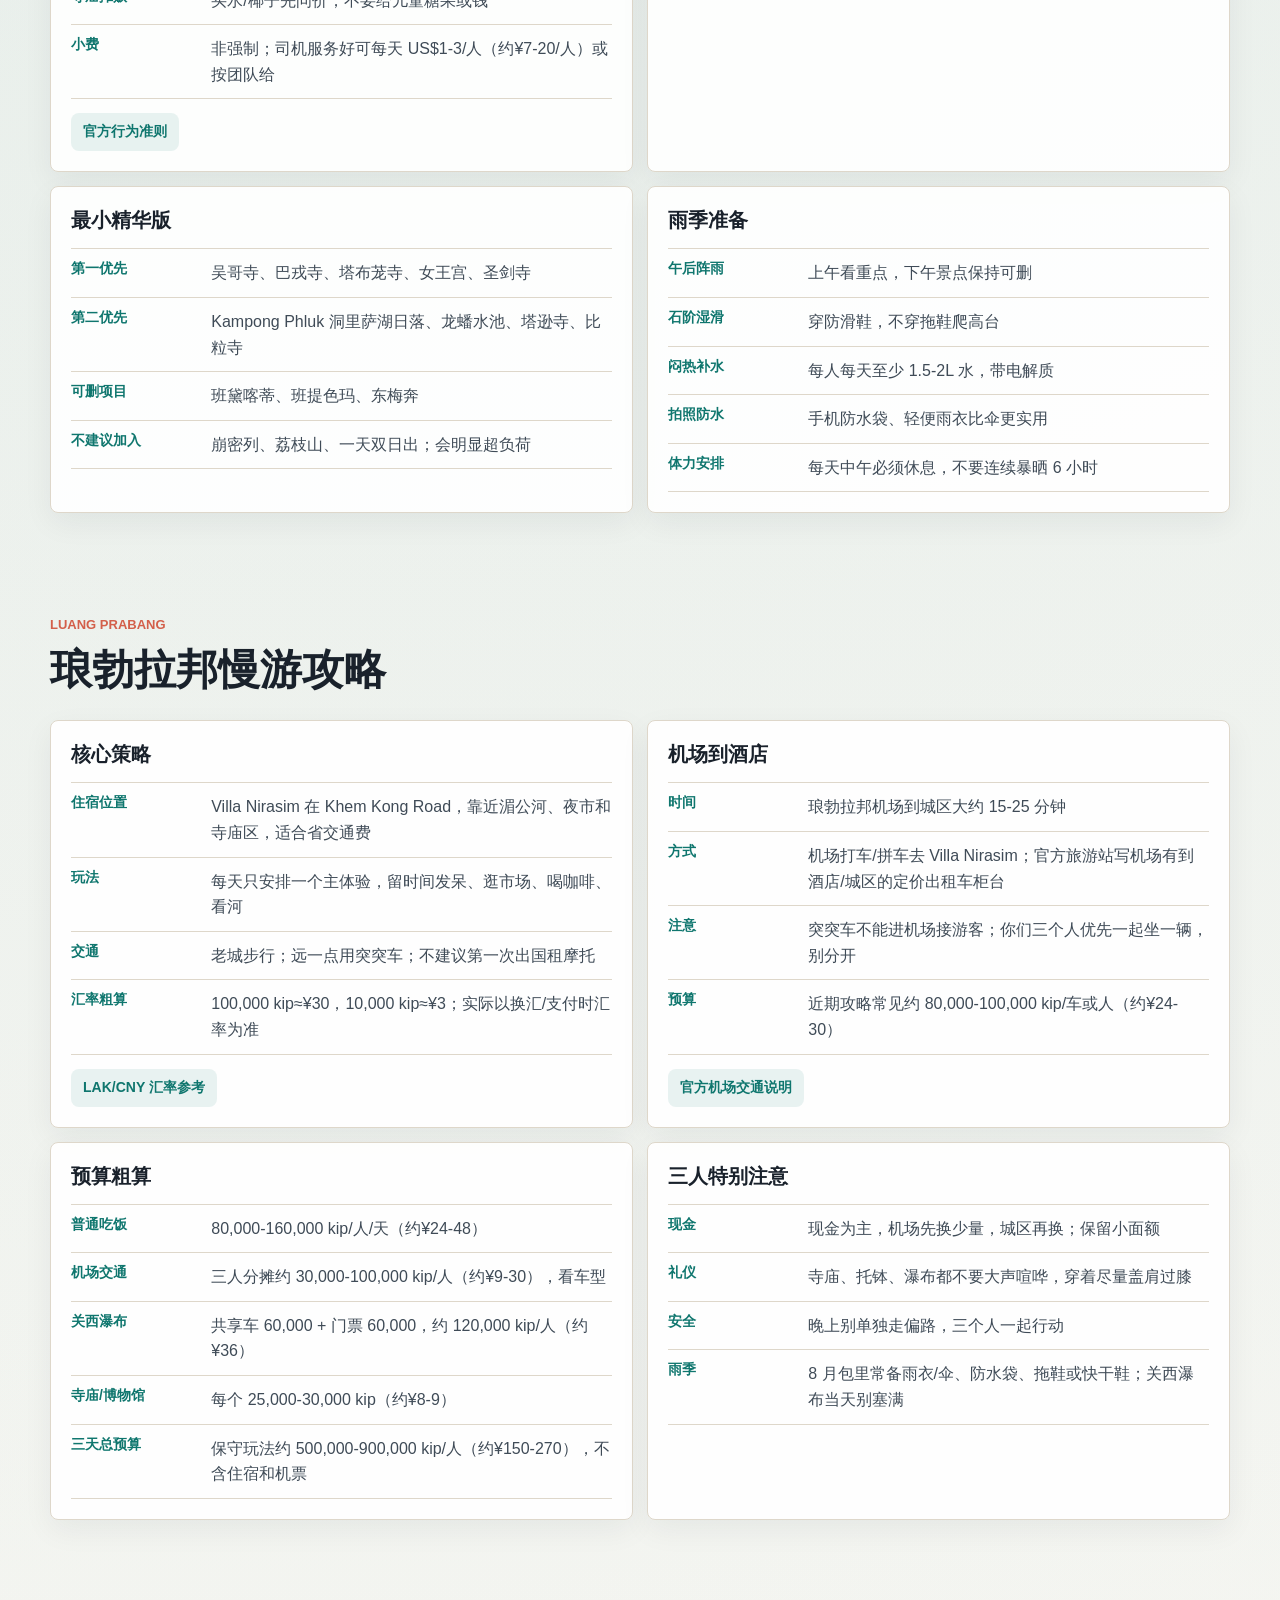
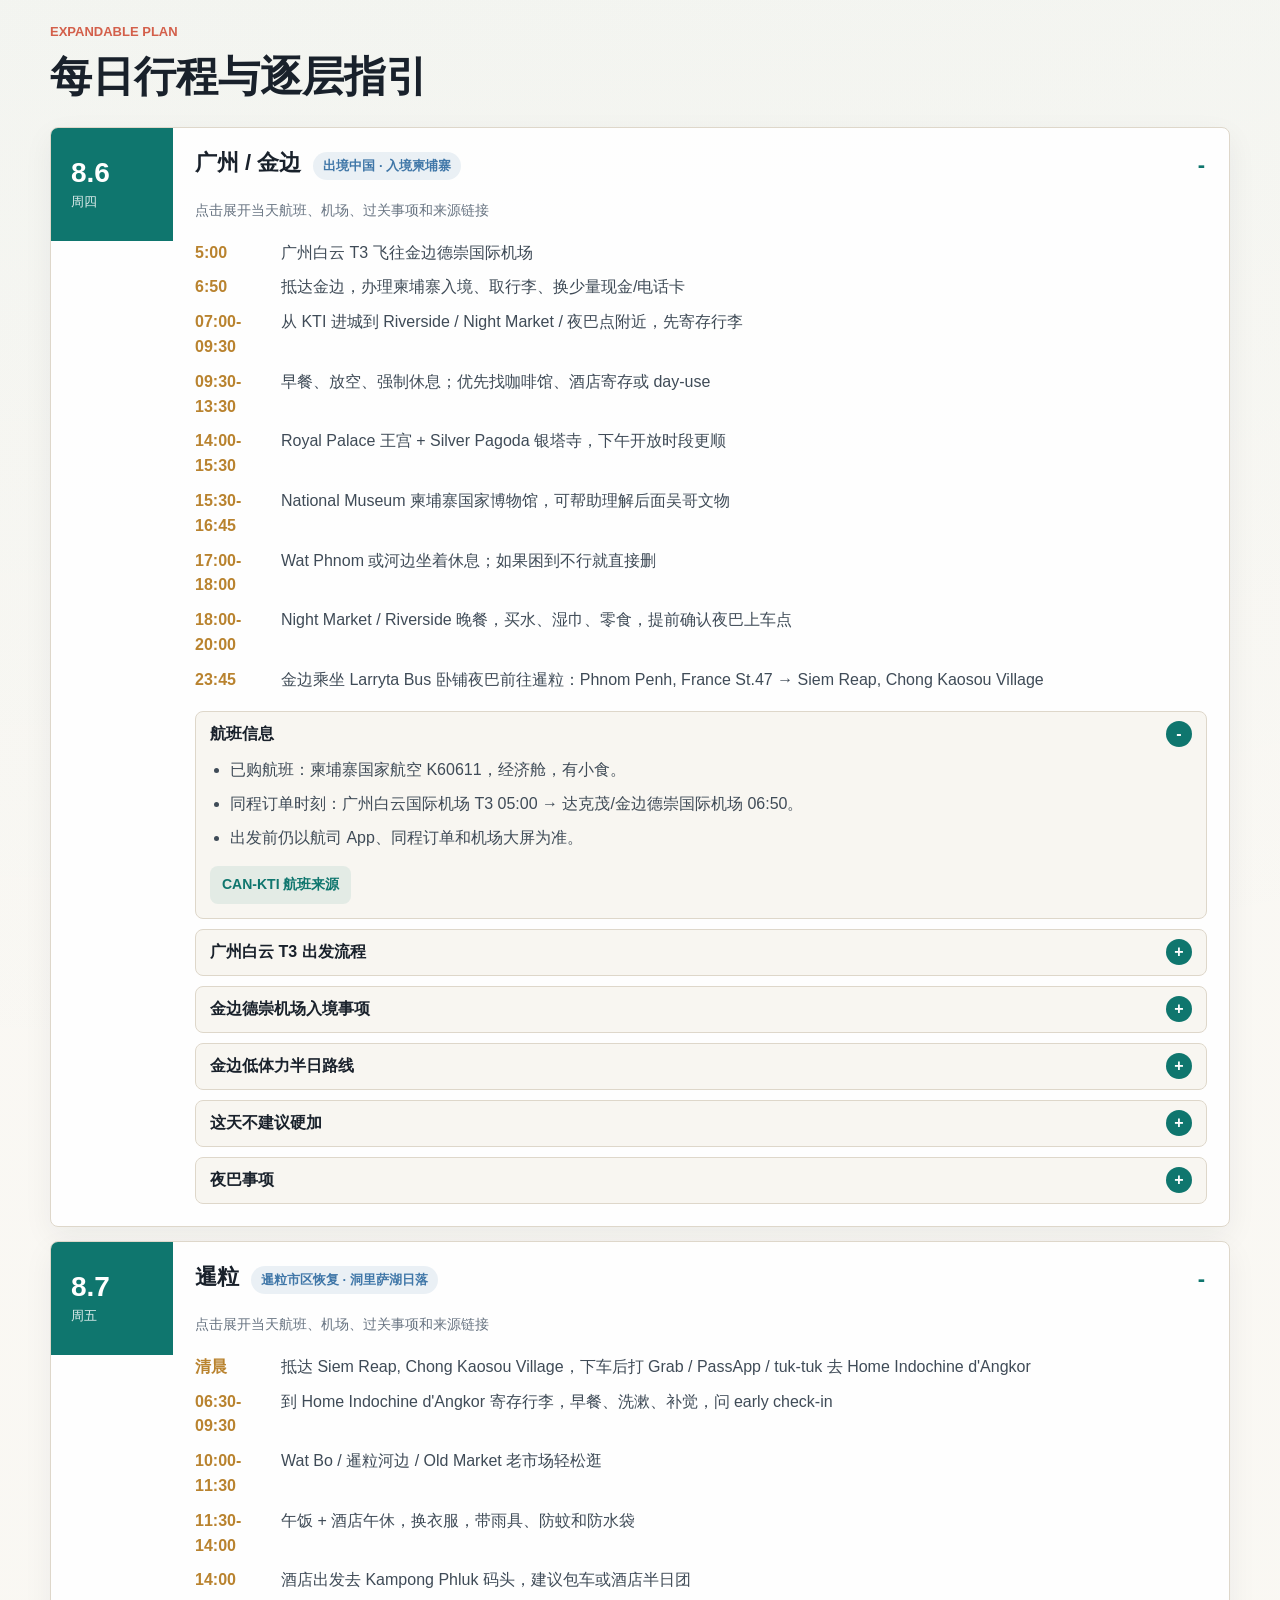
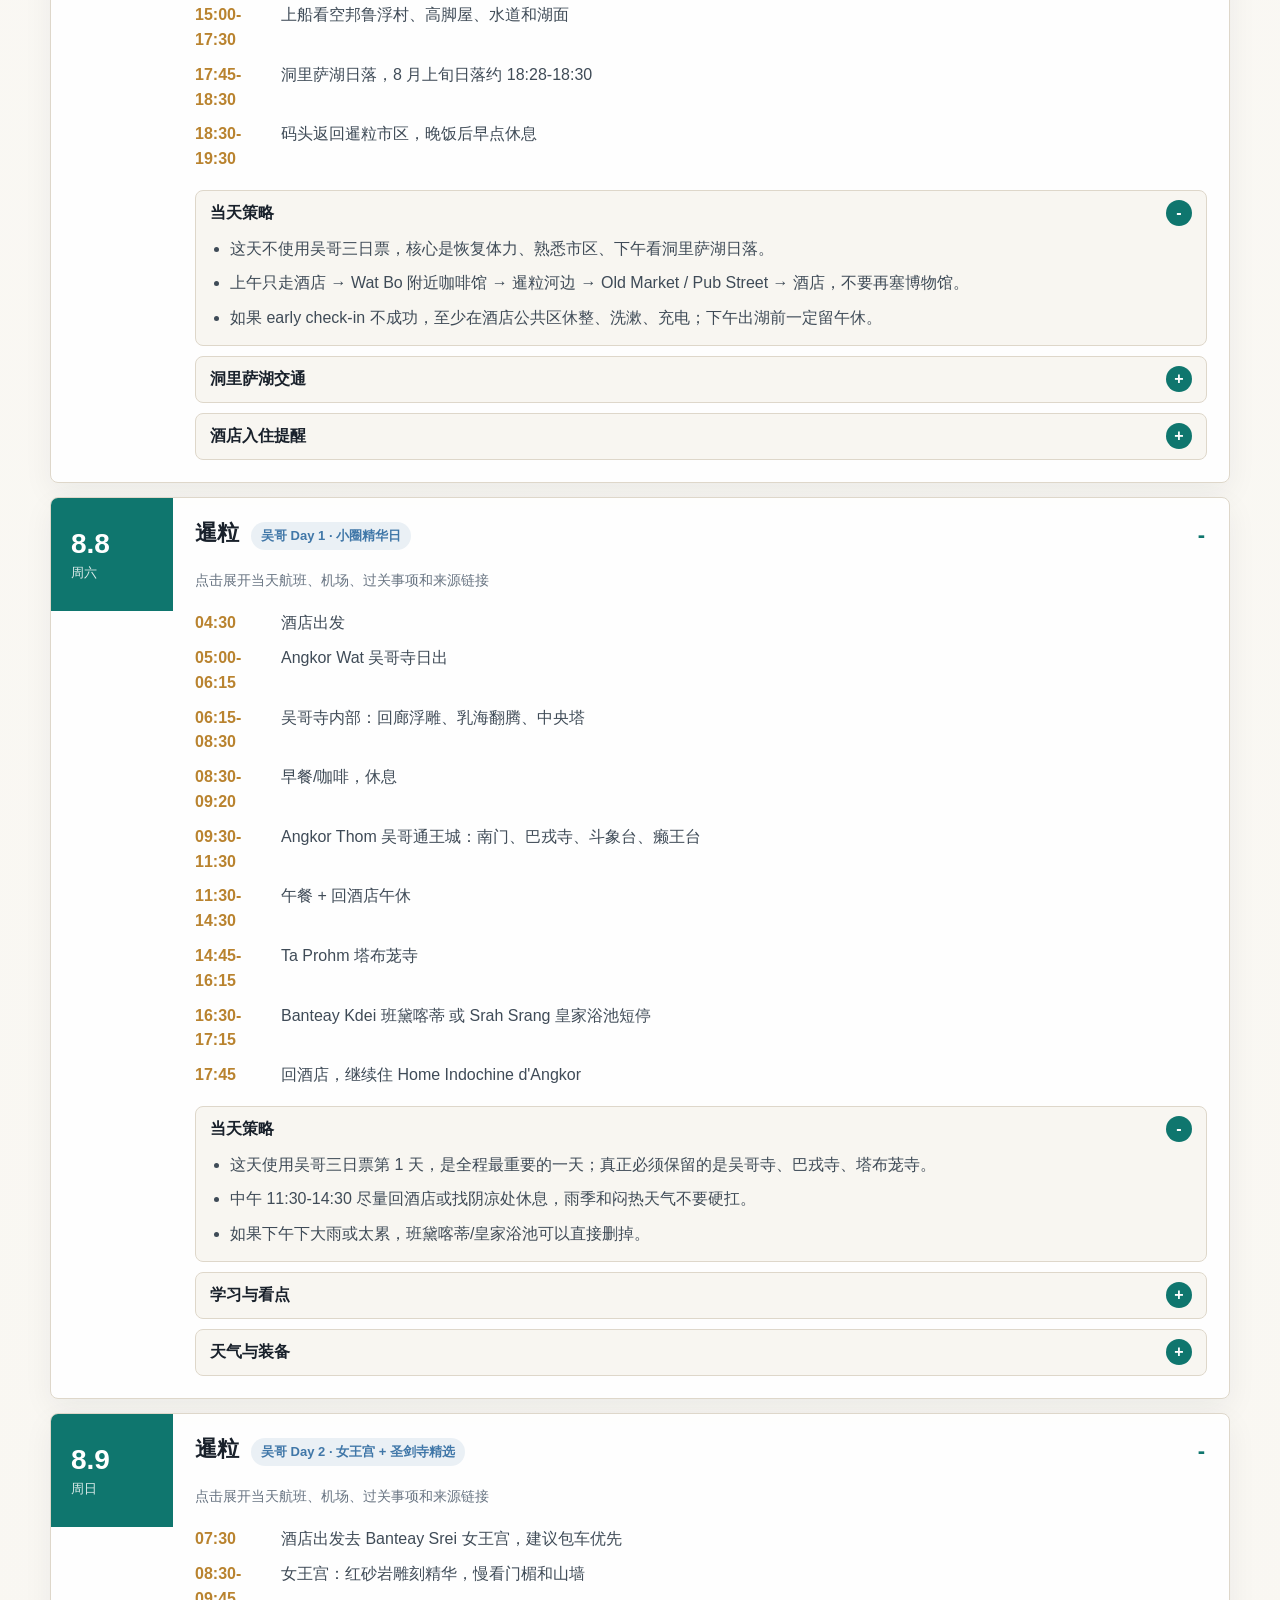
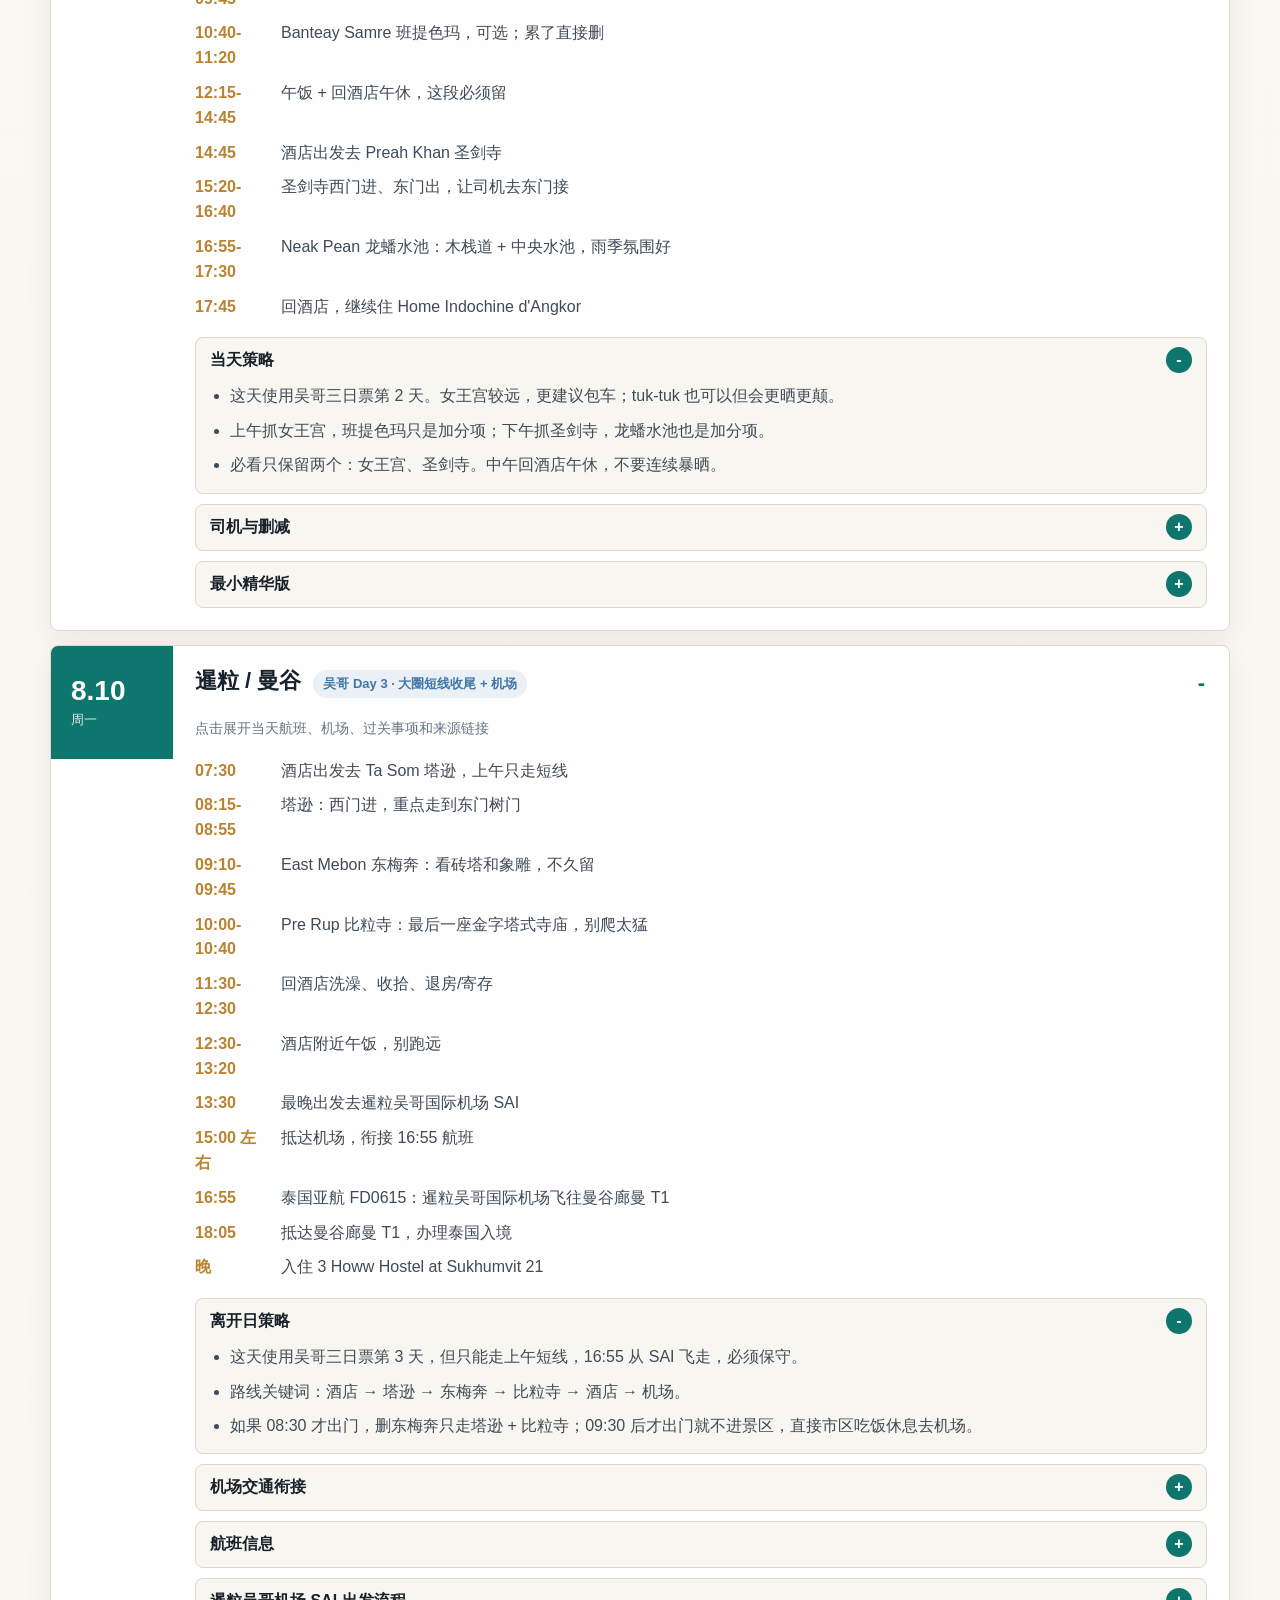
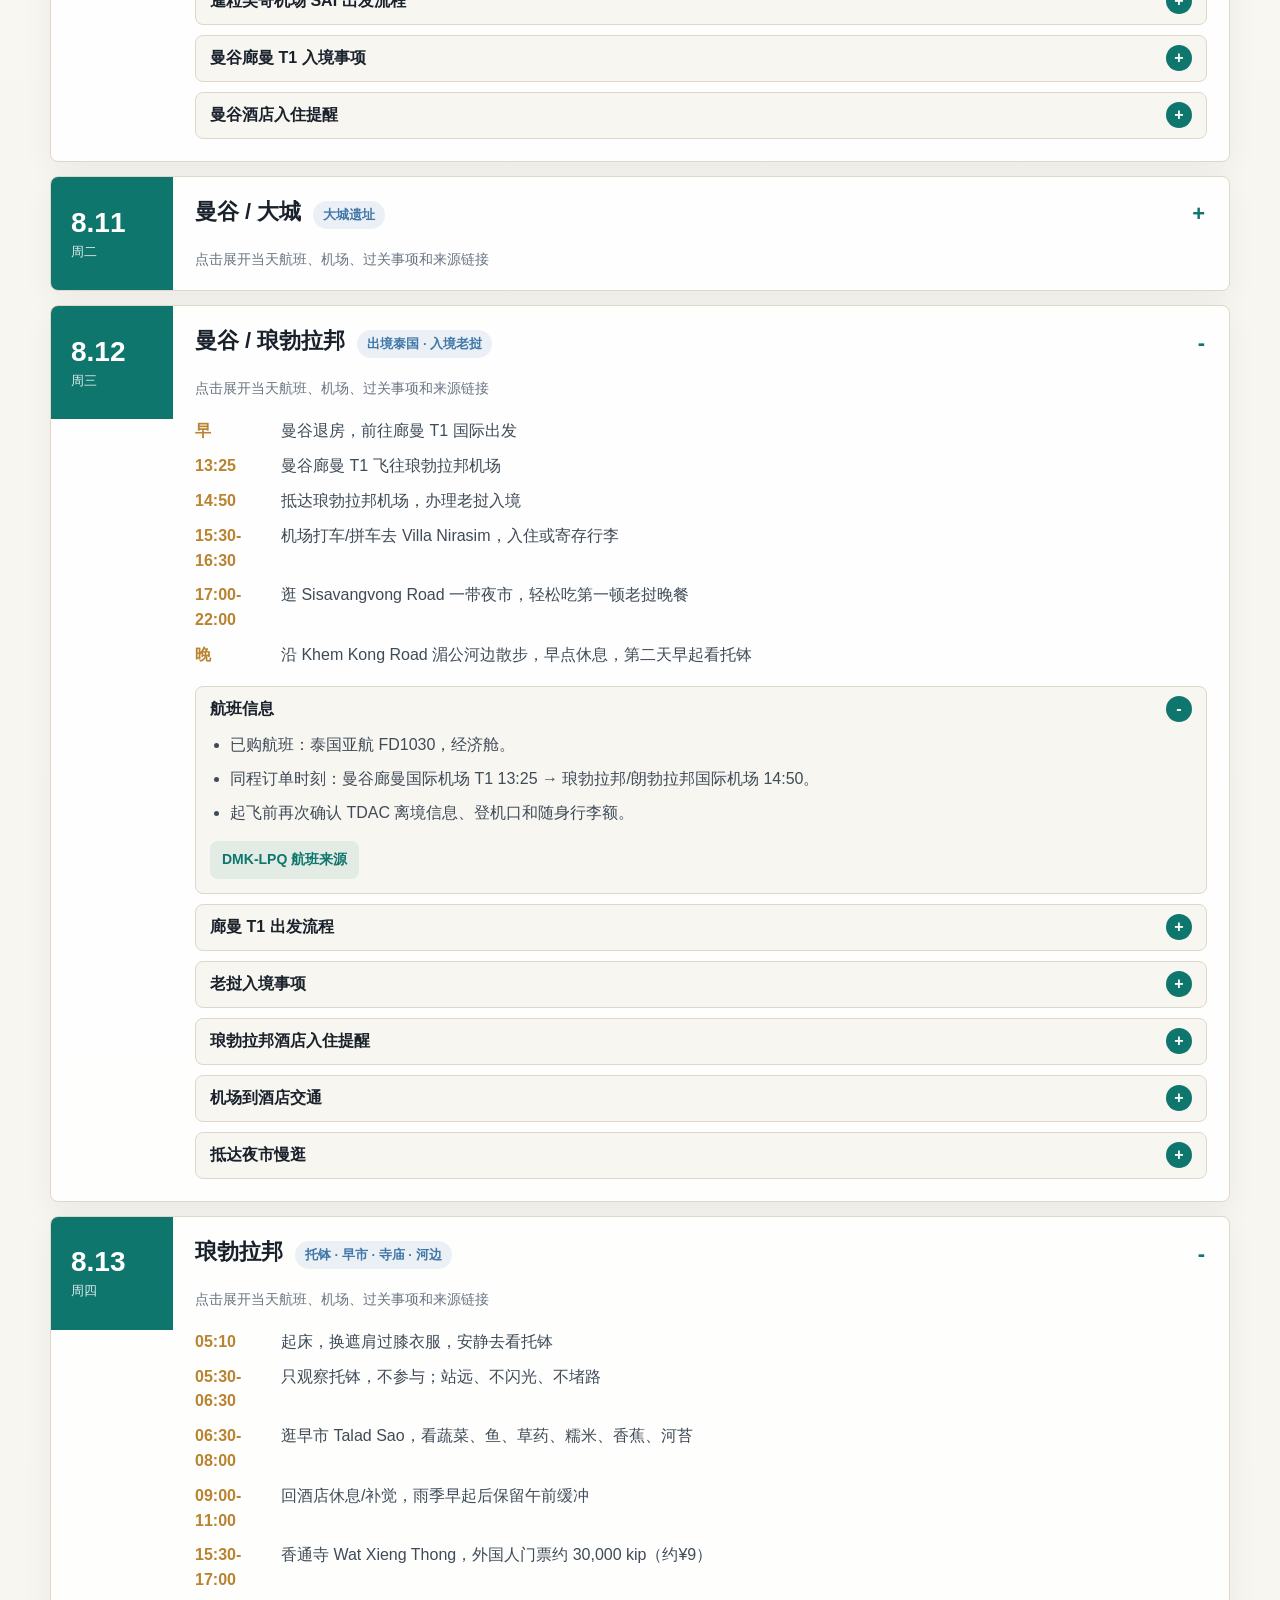
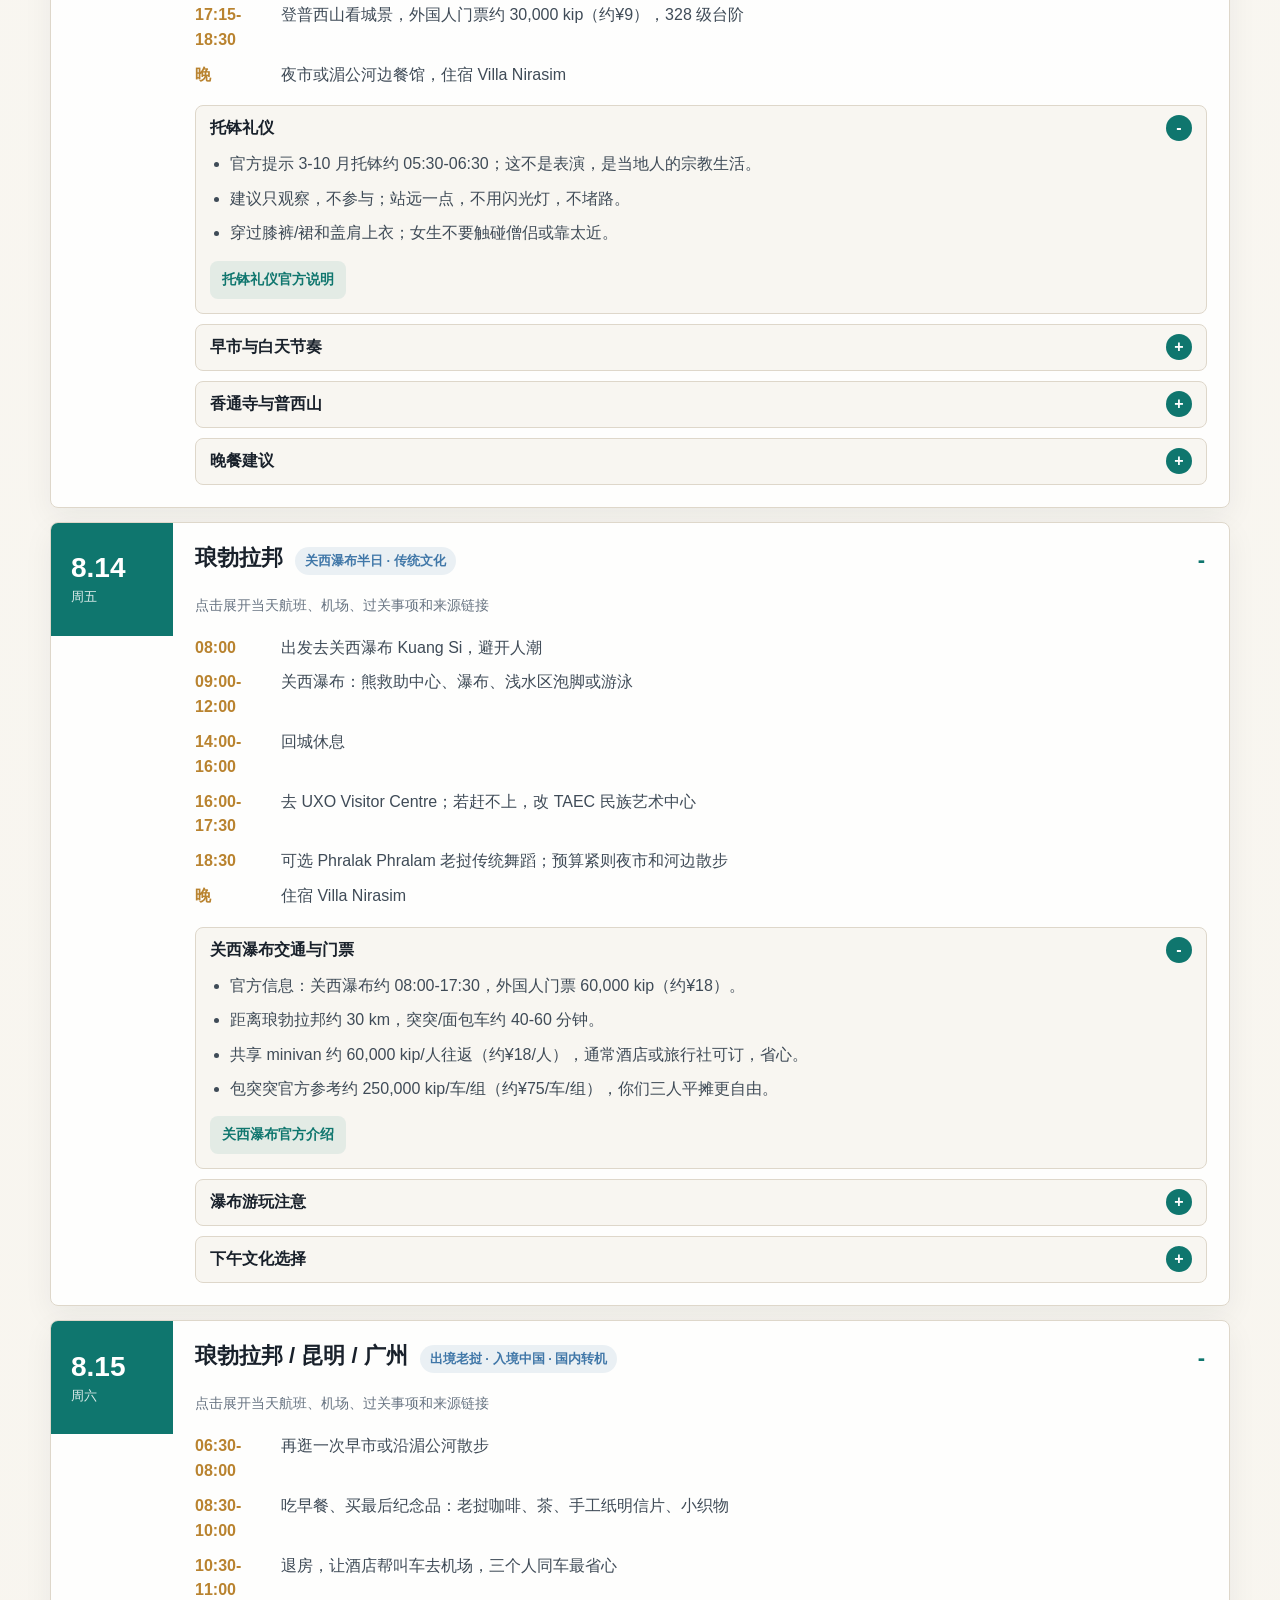
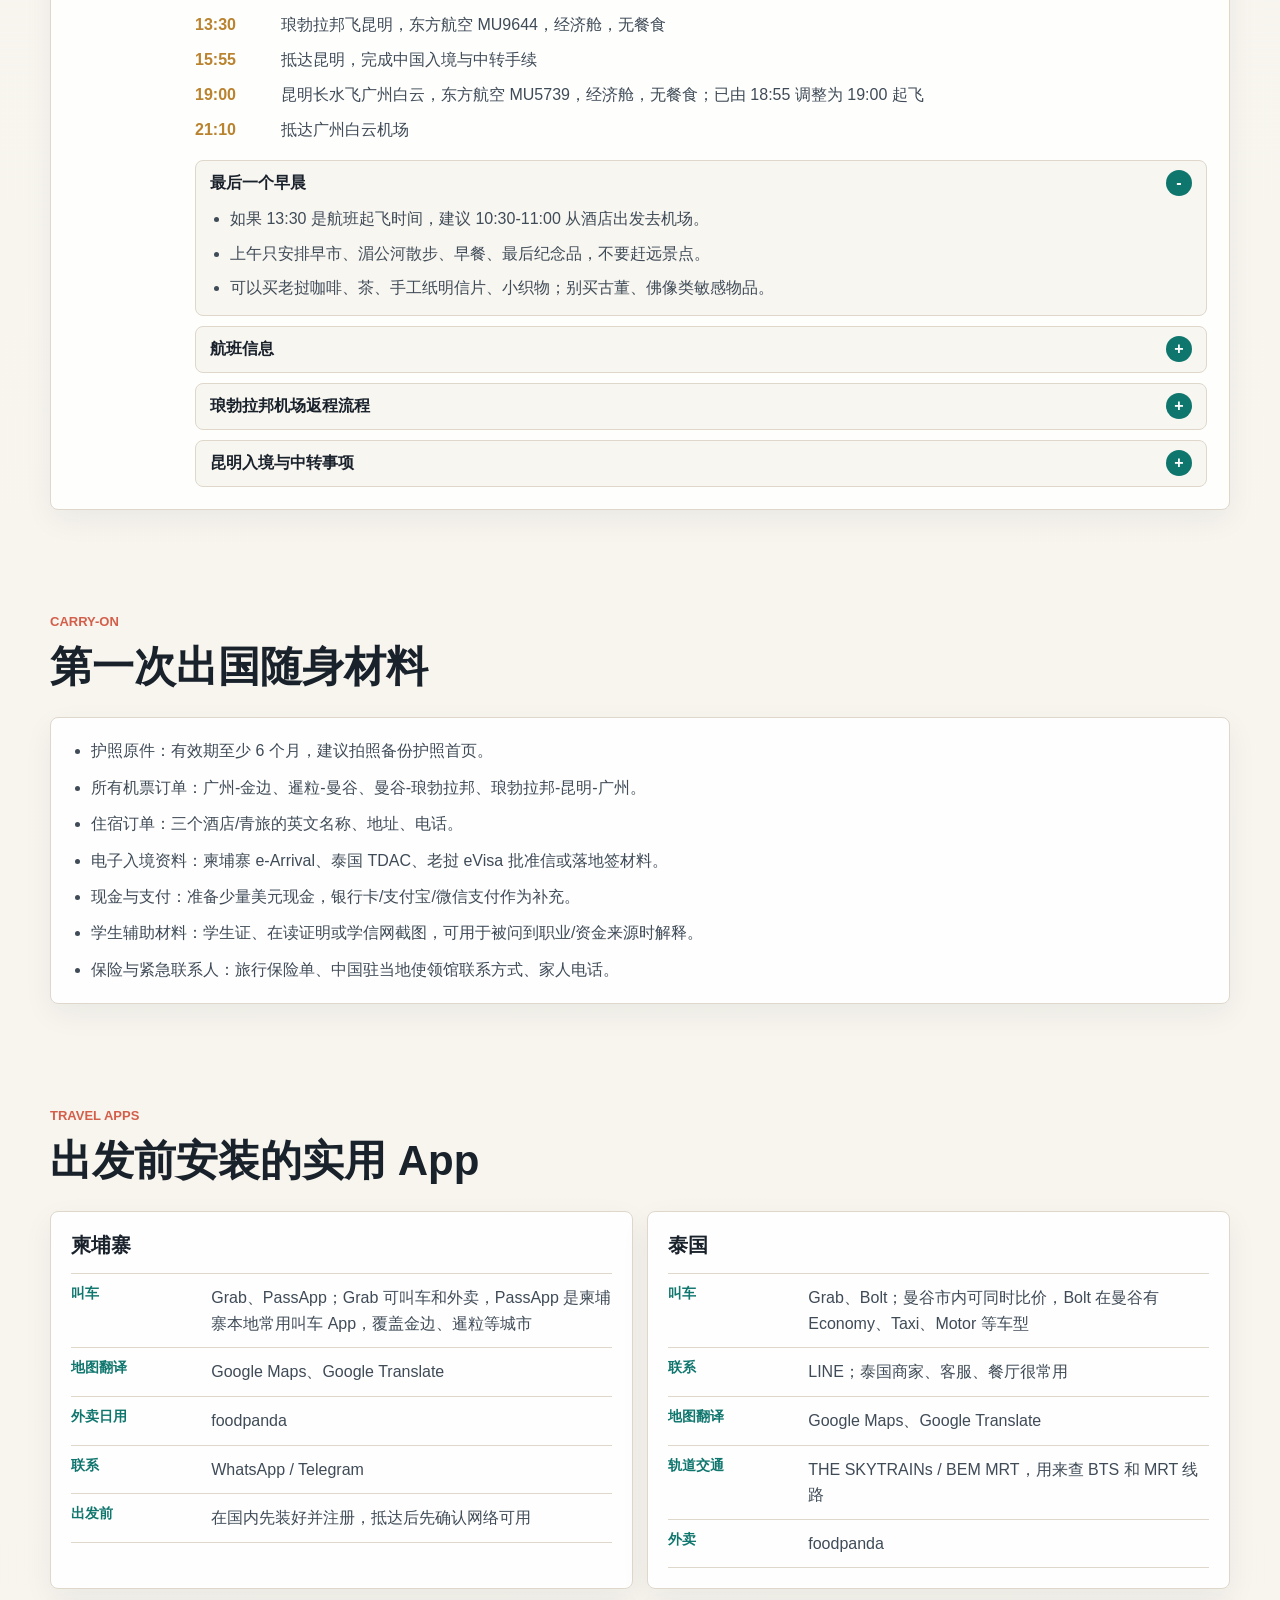
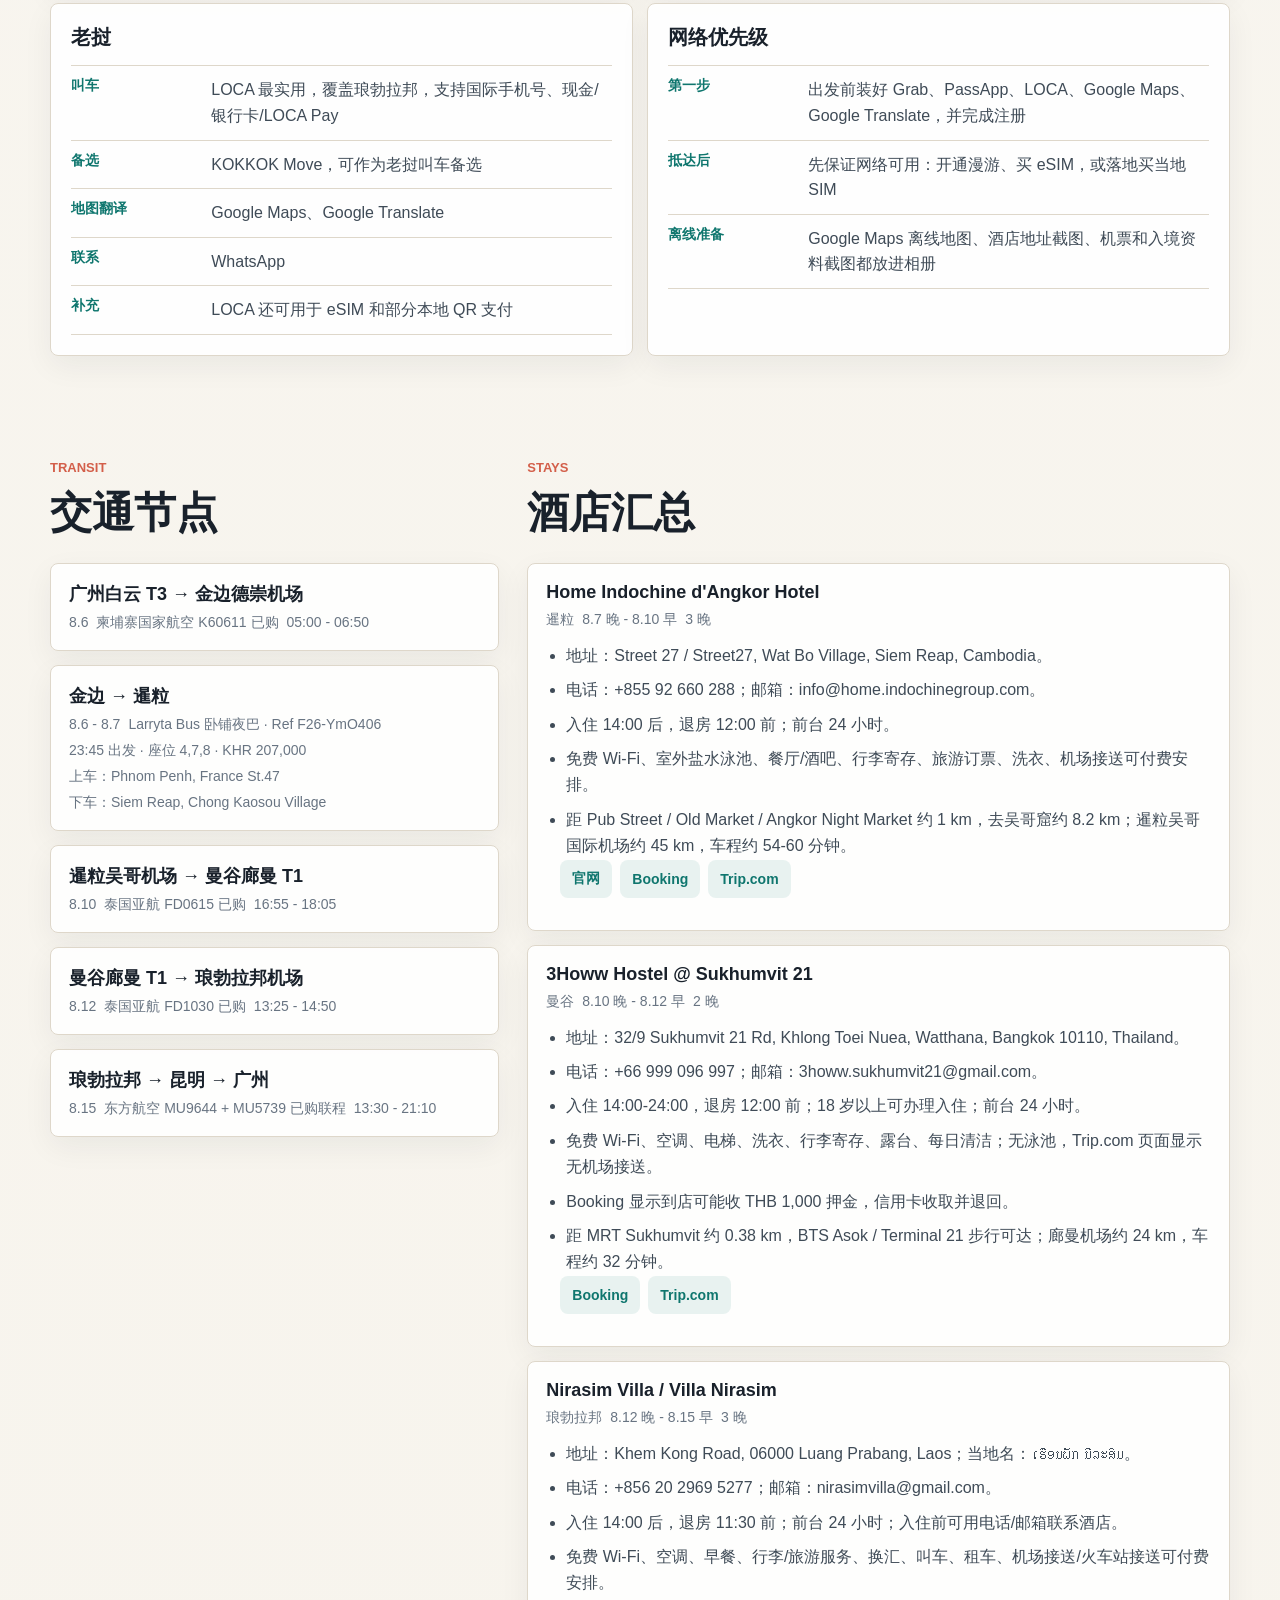
==== commit 633020ac: "Bust script cache for latest itinerary" ====
--- a/index.html
+++ b/index.html
@@ -164,6 +164,6 @@
       </section>
     </main>
 
-    <script src="script.js"></script>
+    <script src="script.js?v=20260803-bus"></script>
   </body>
 </html>
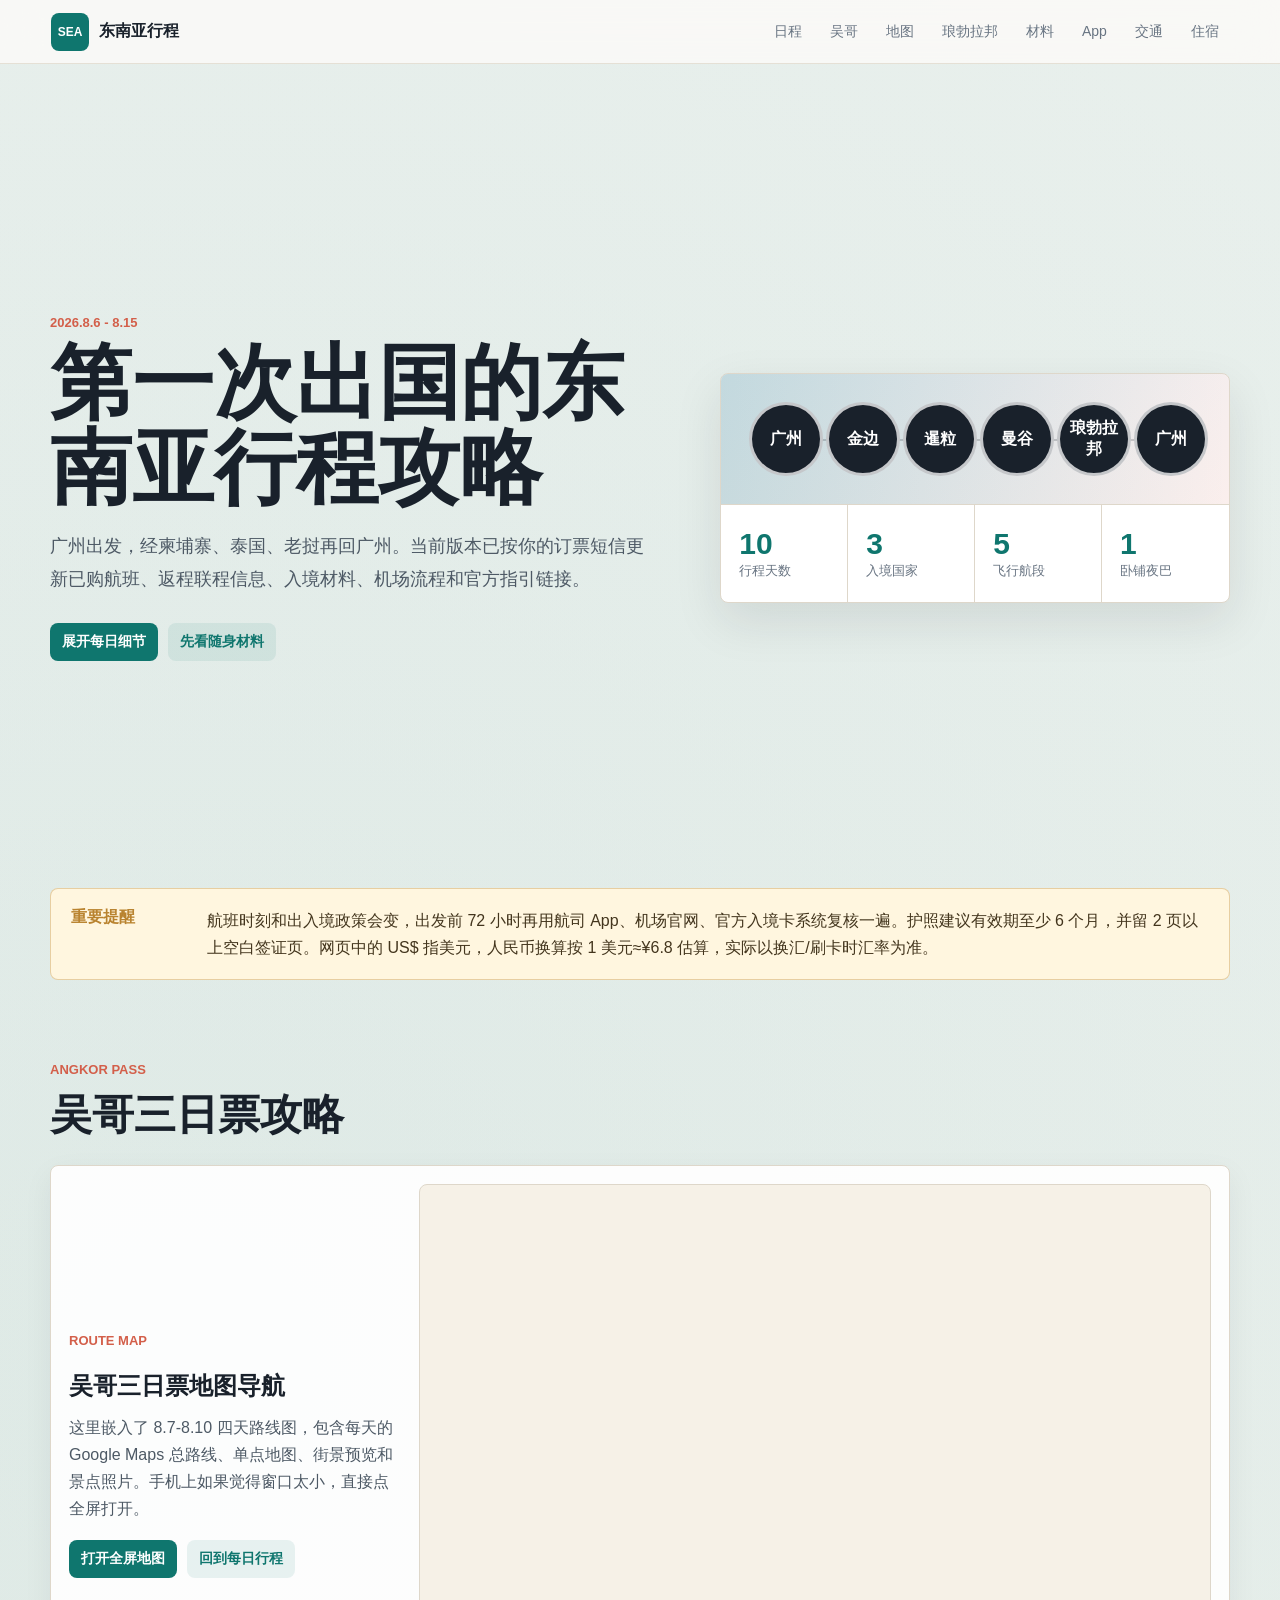
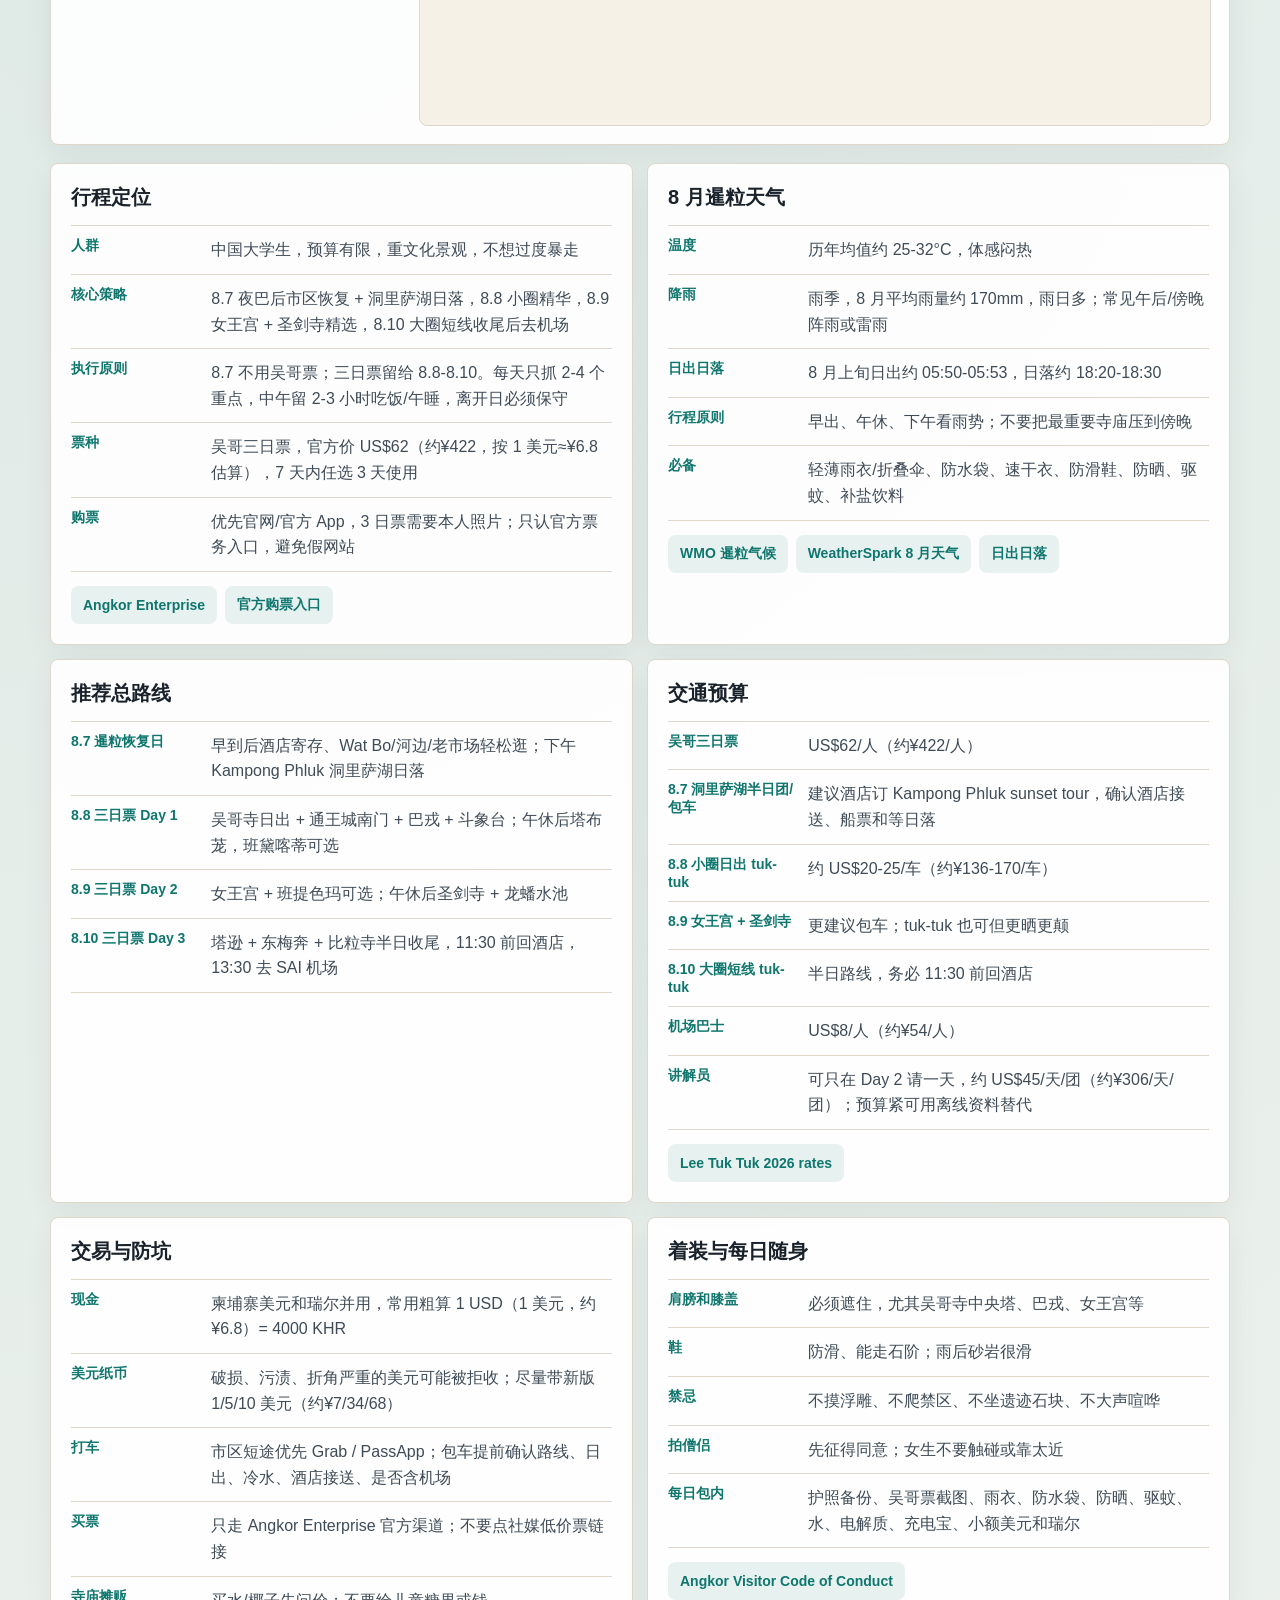
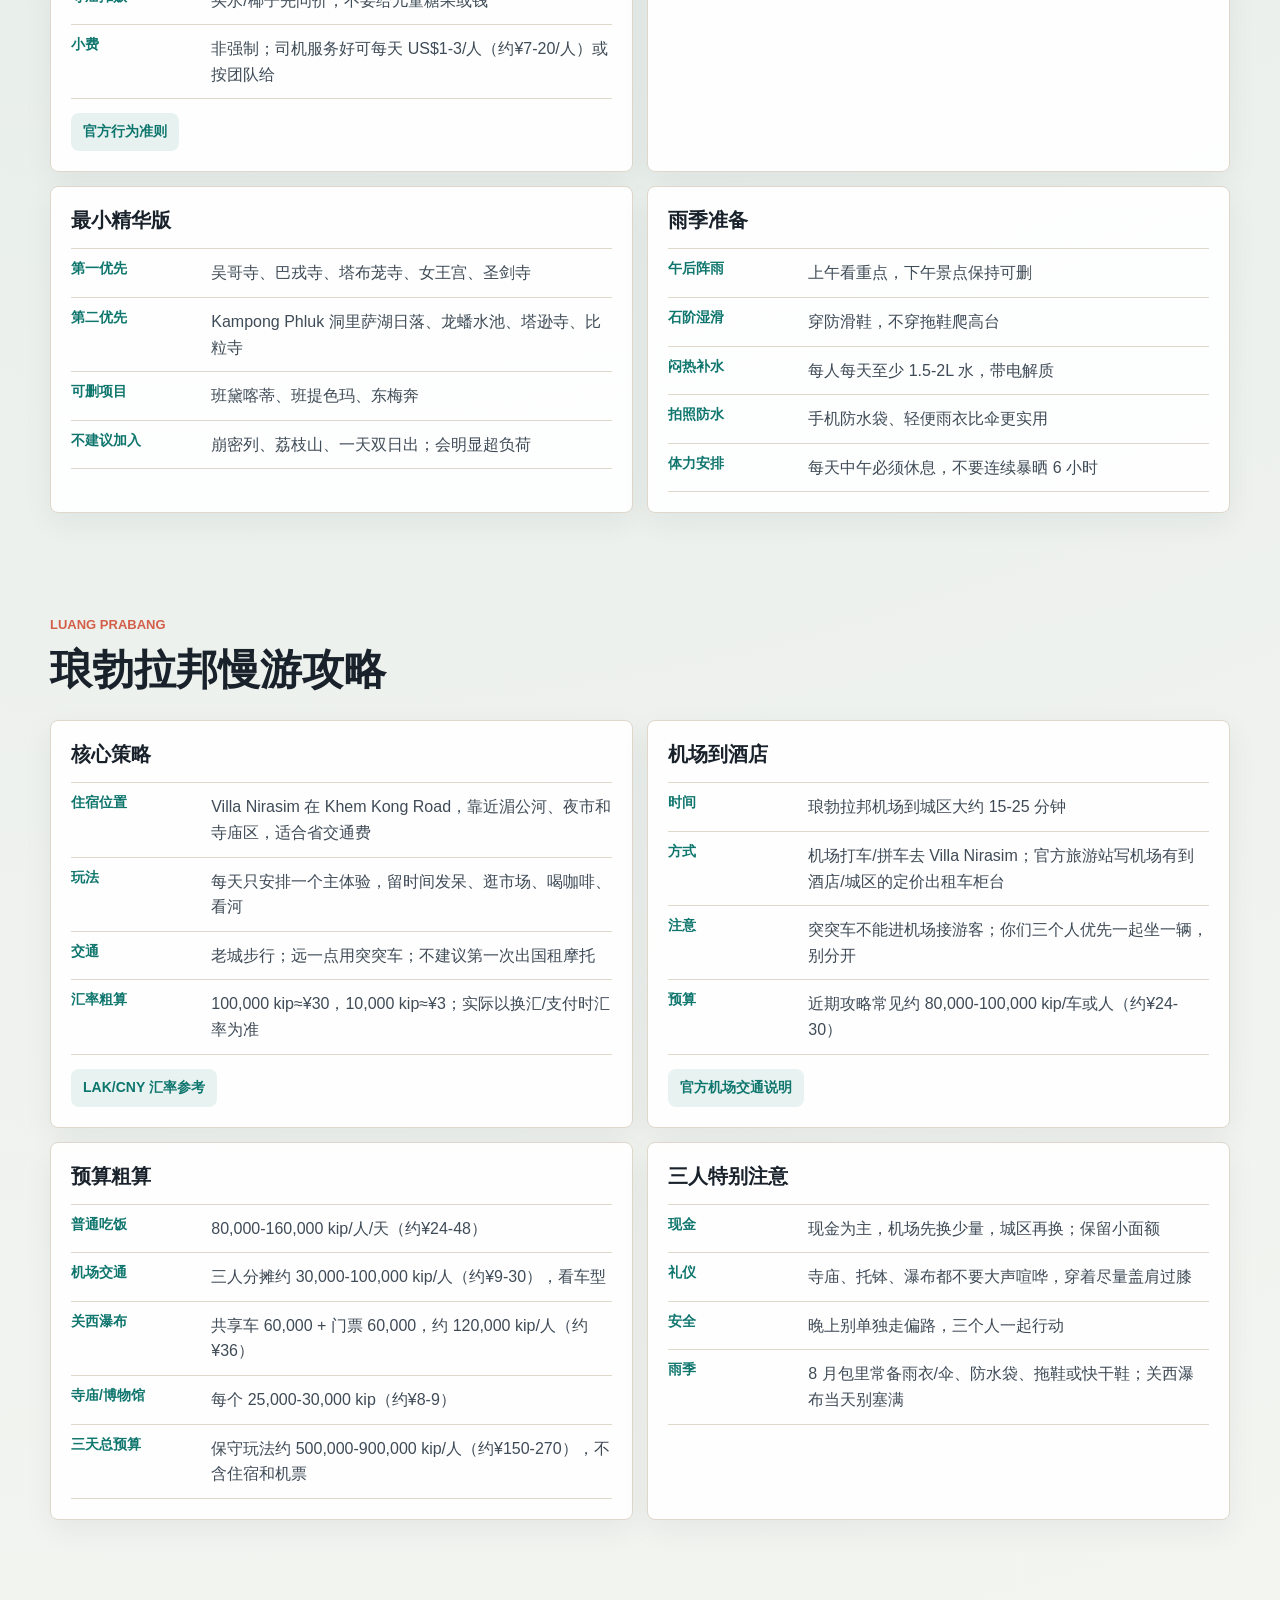
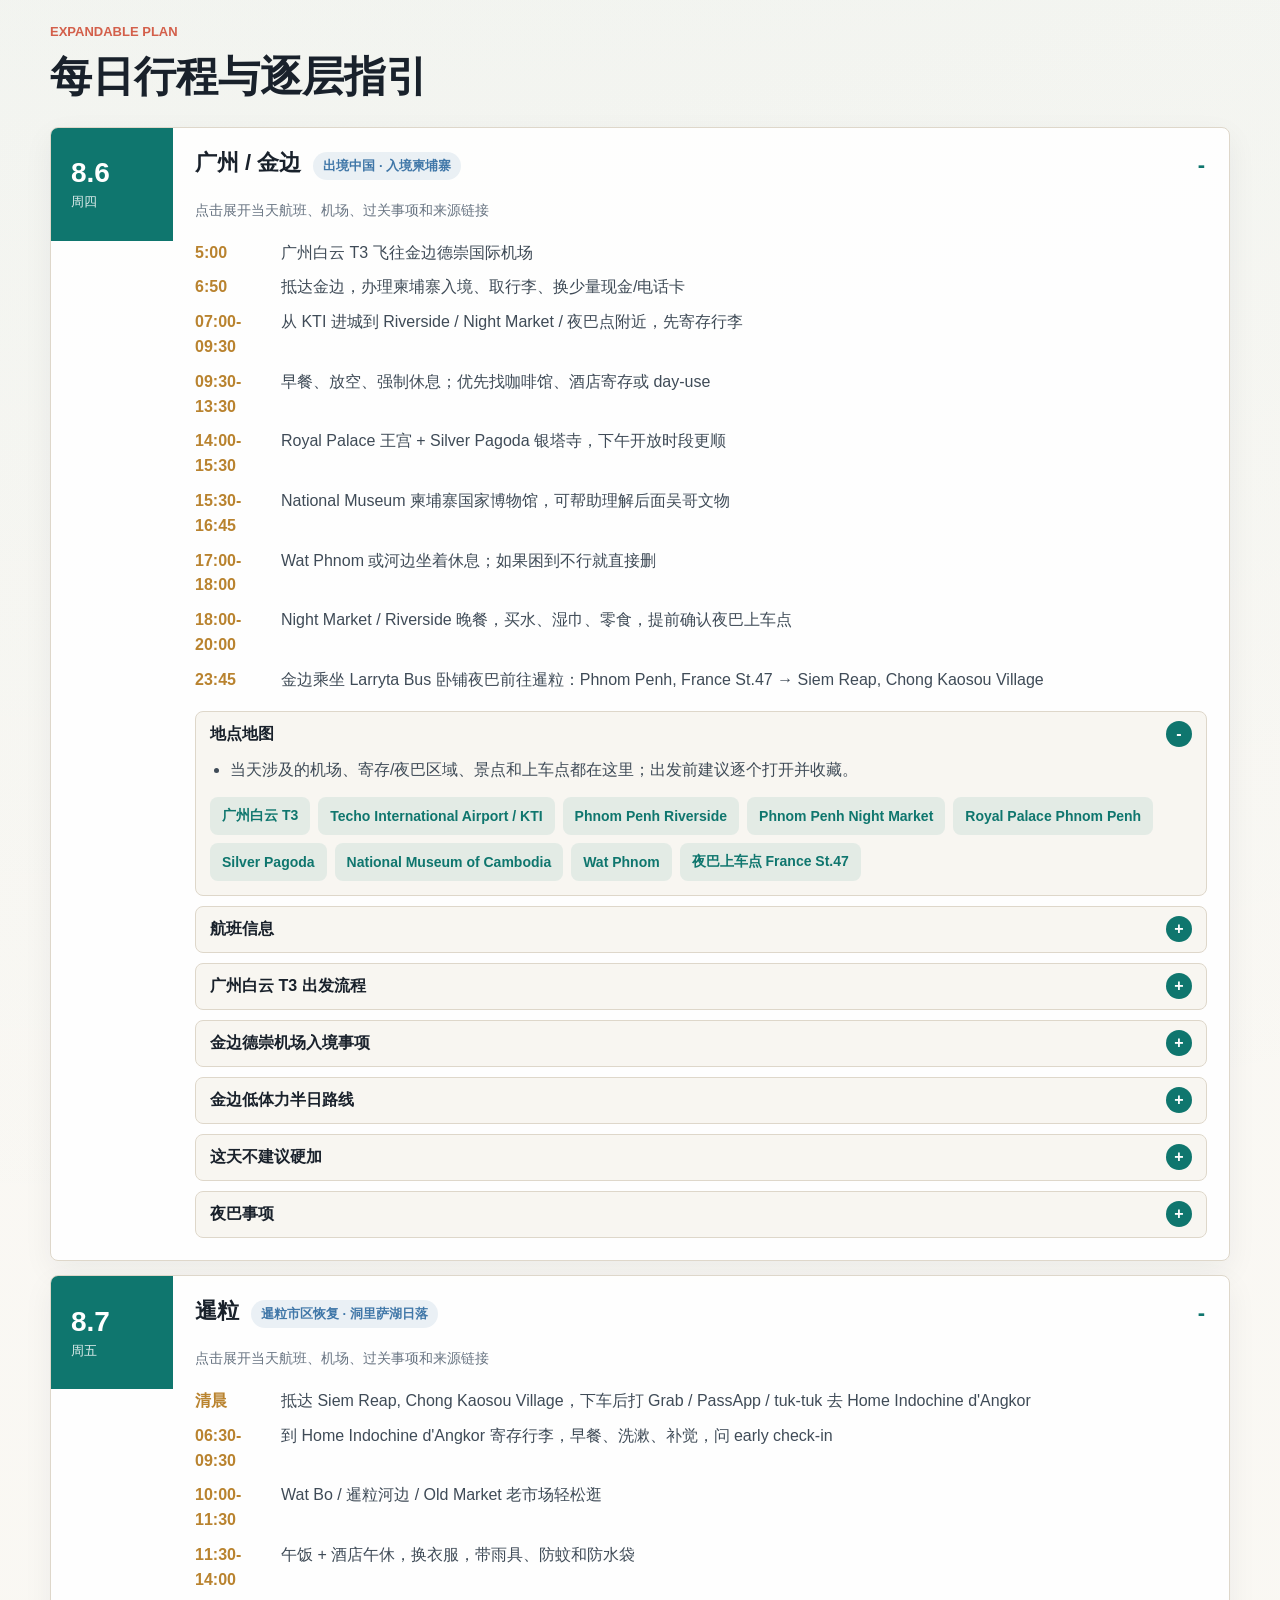
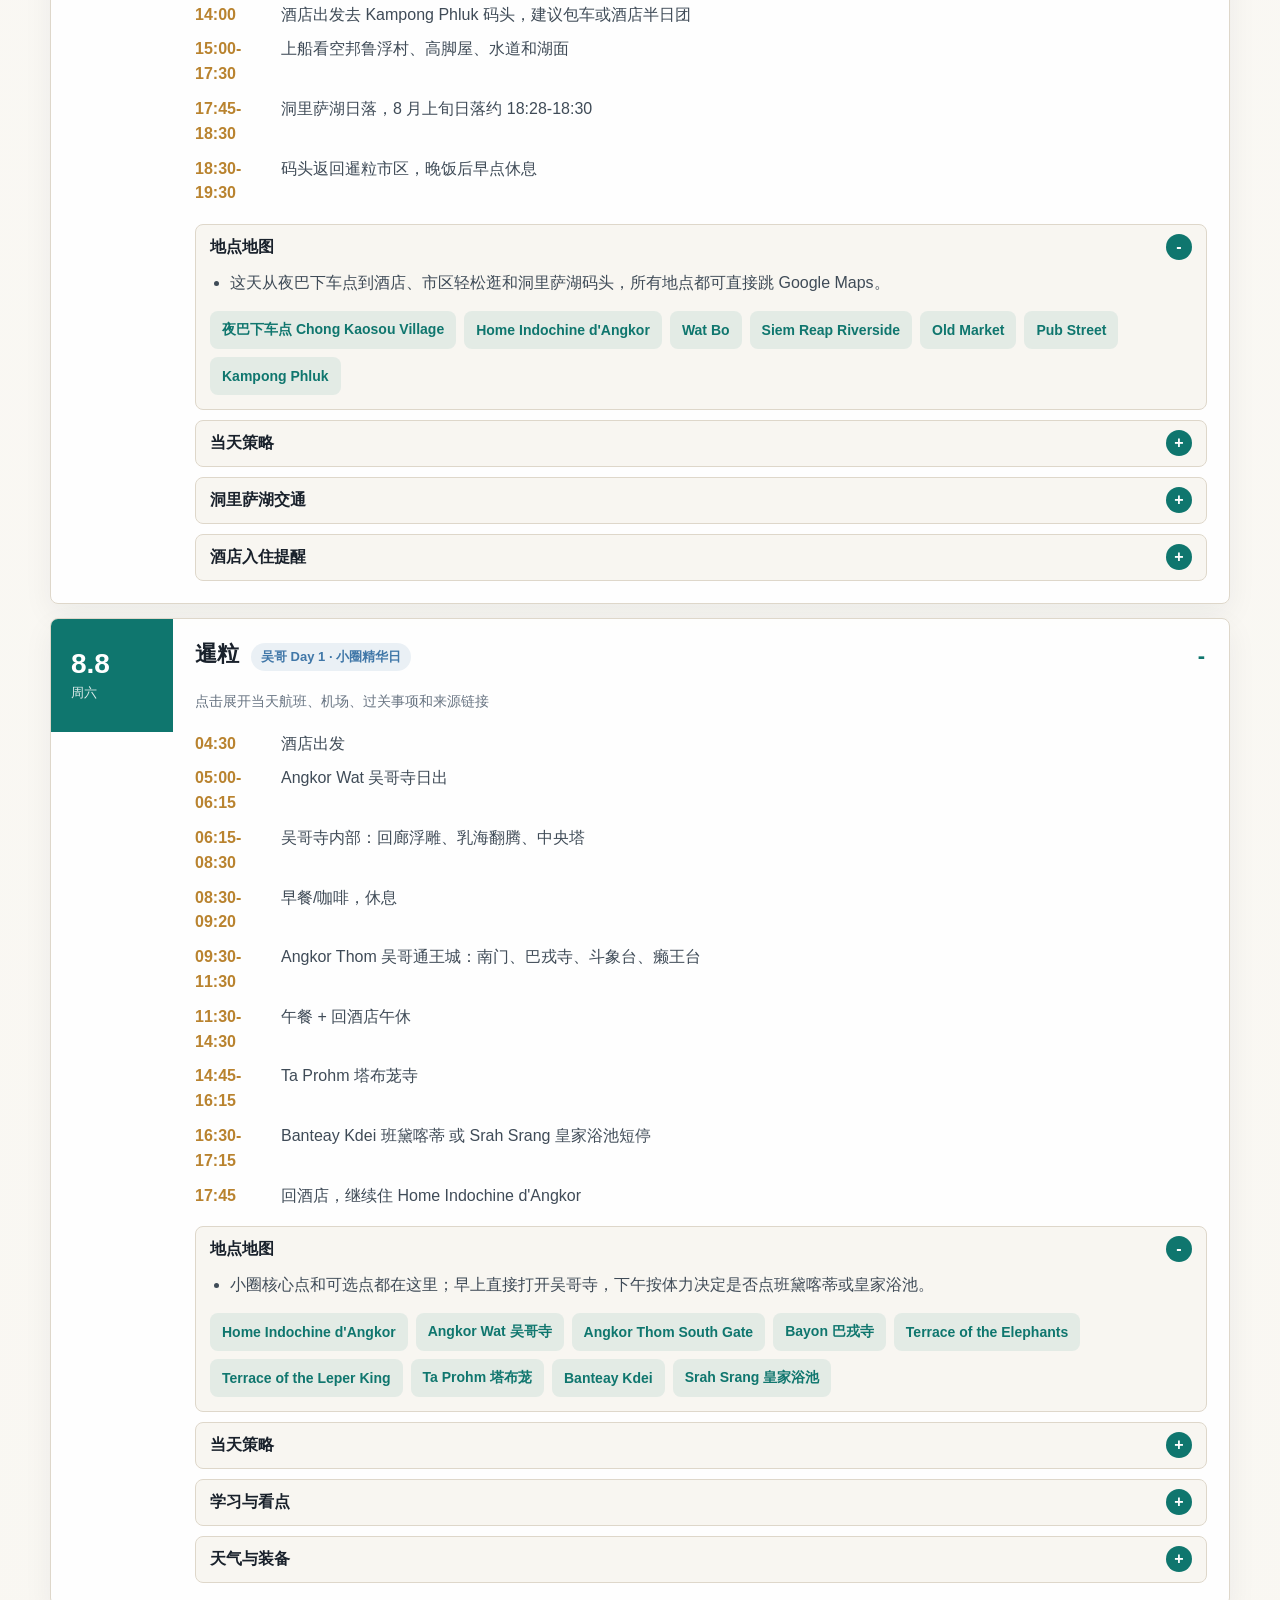
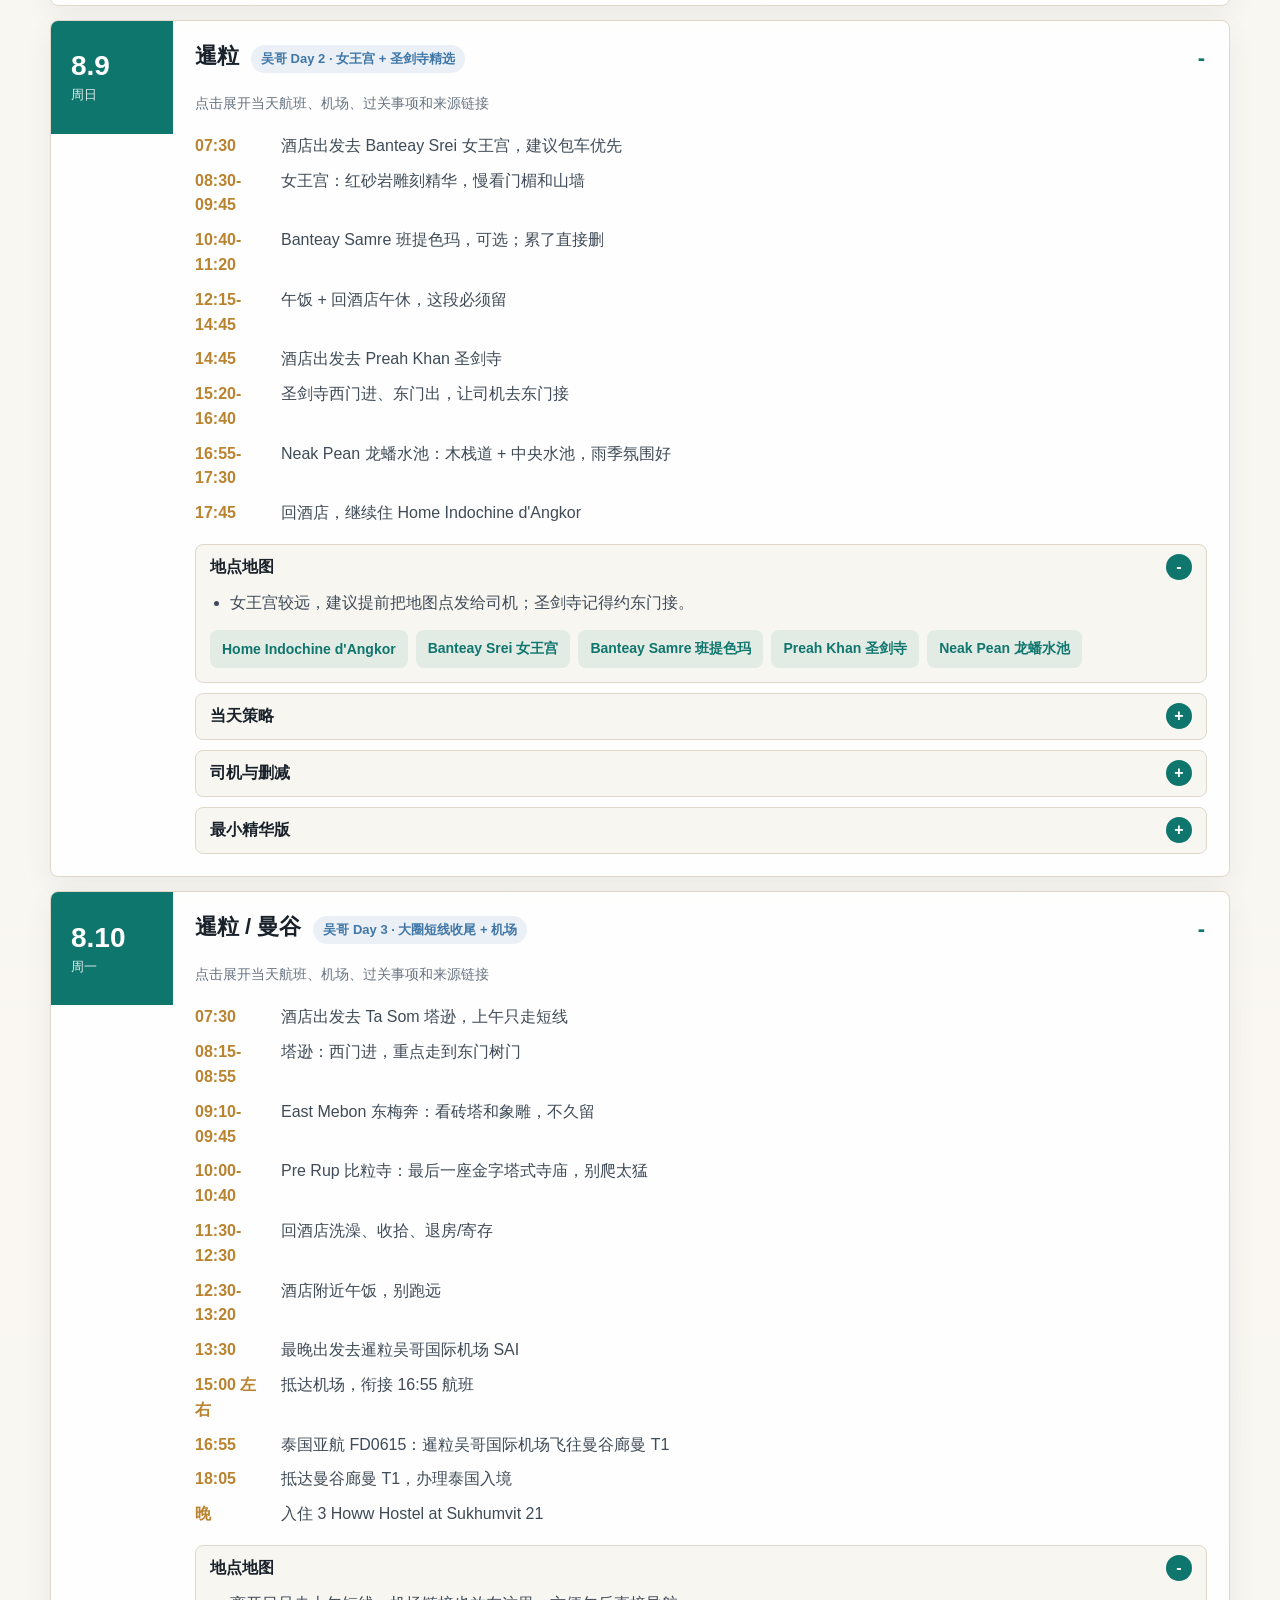
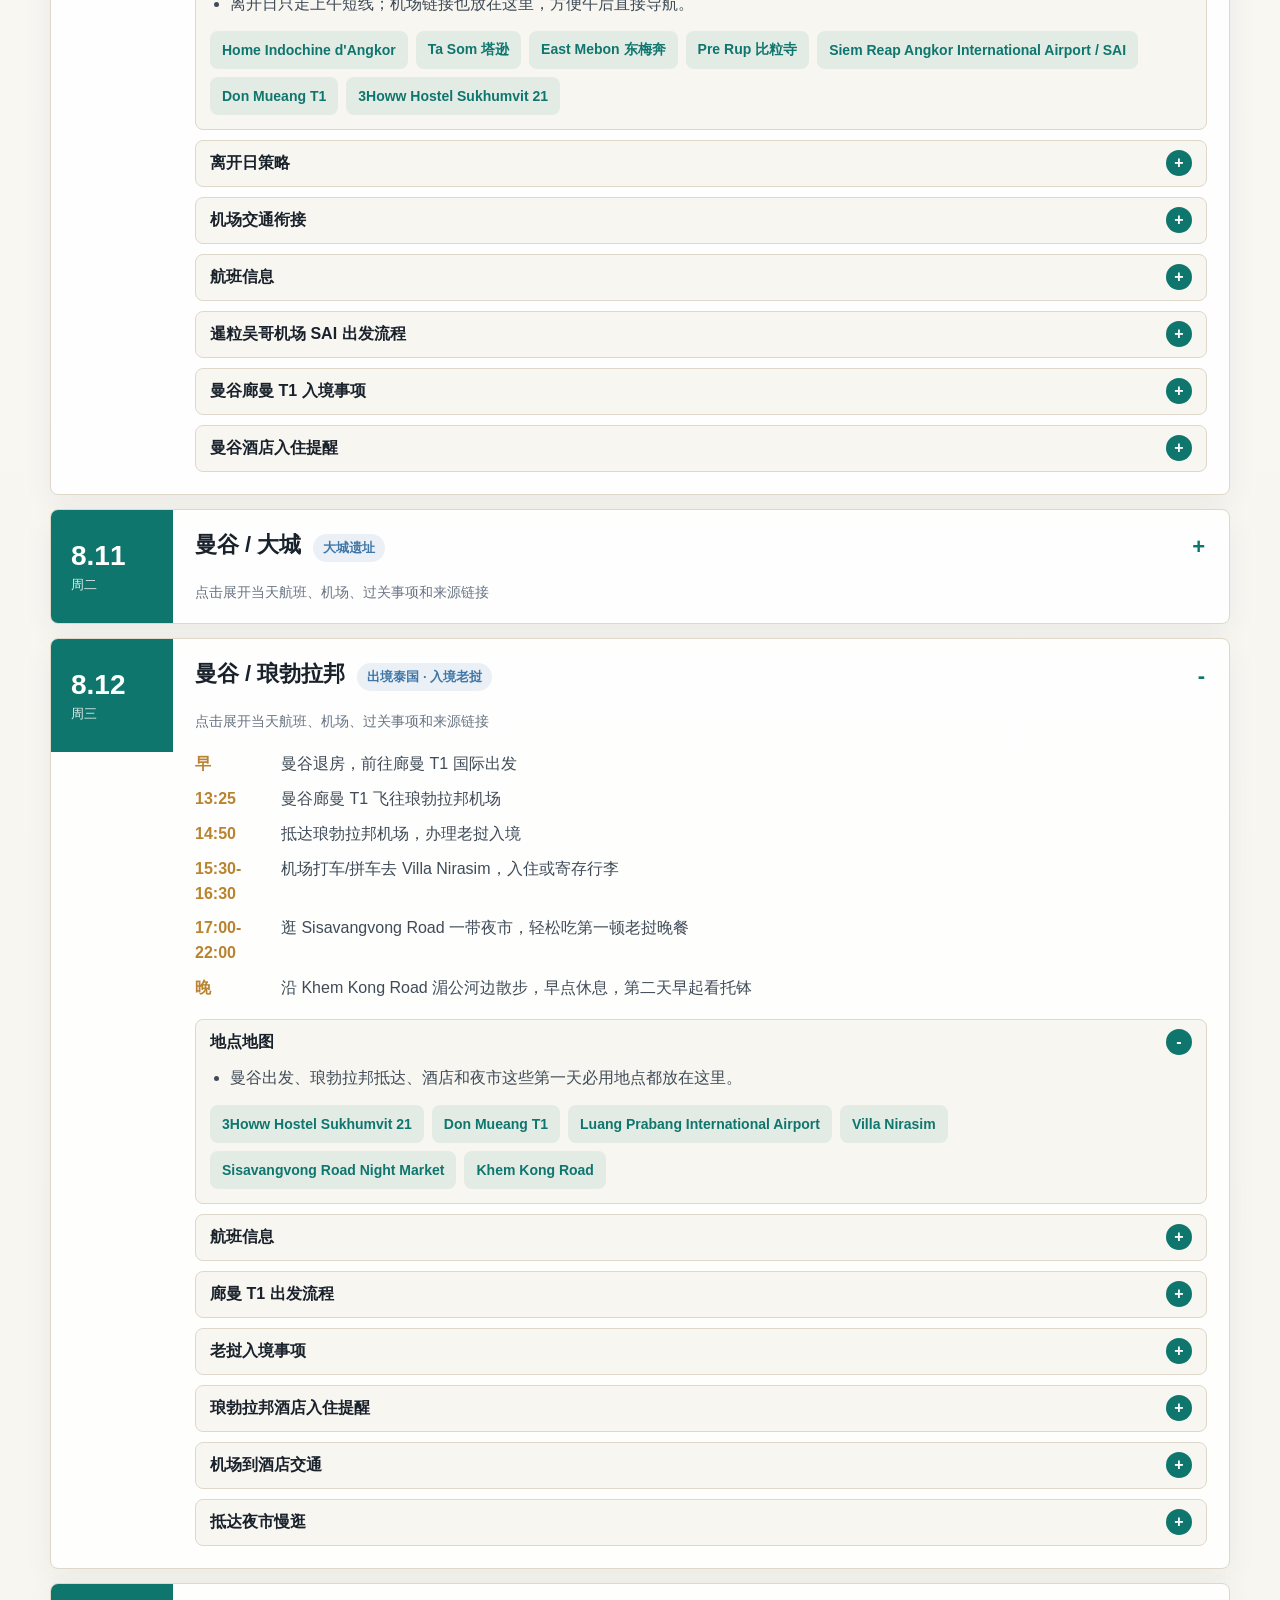
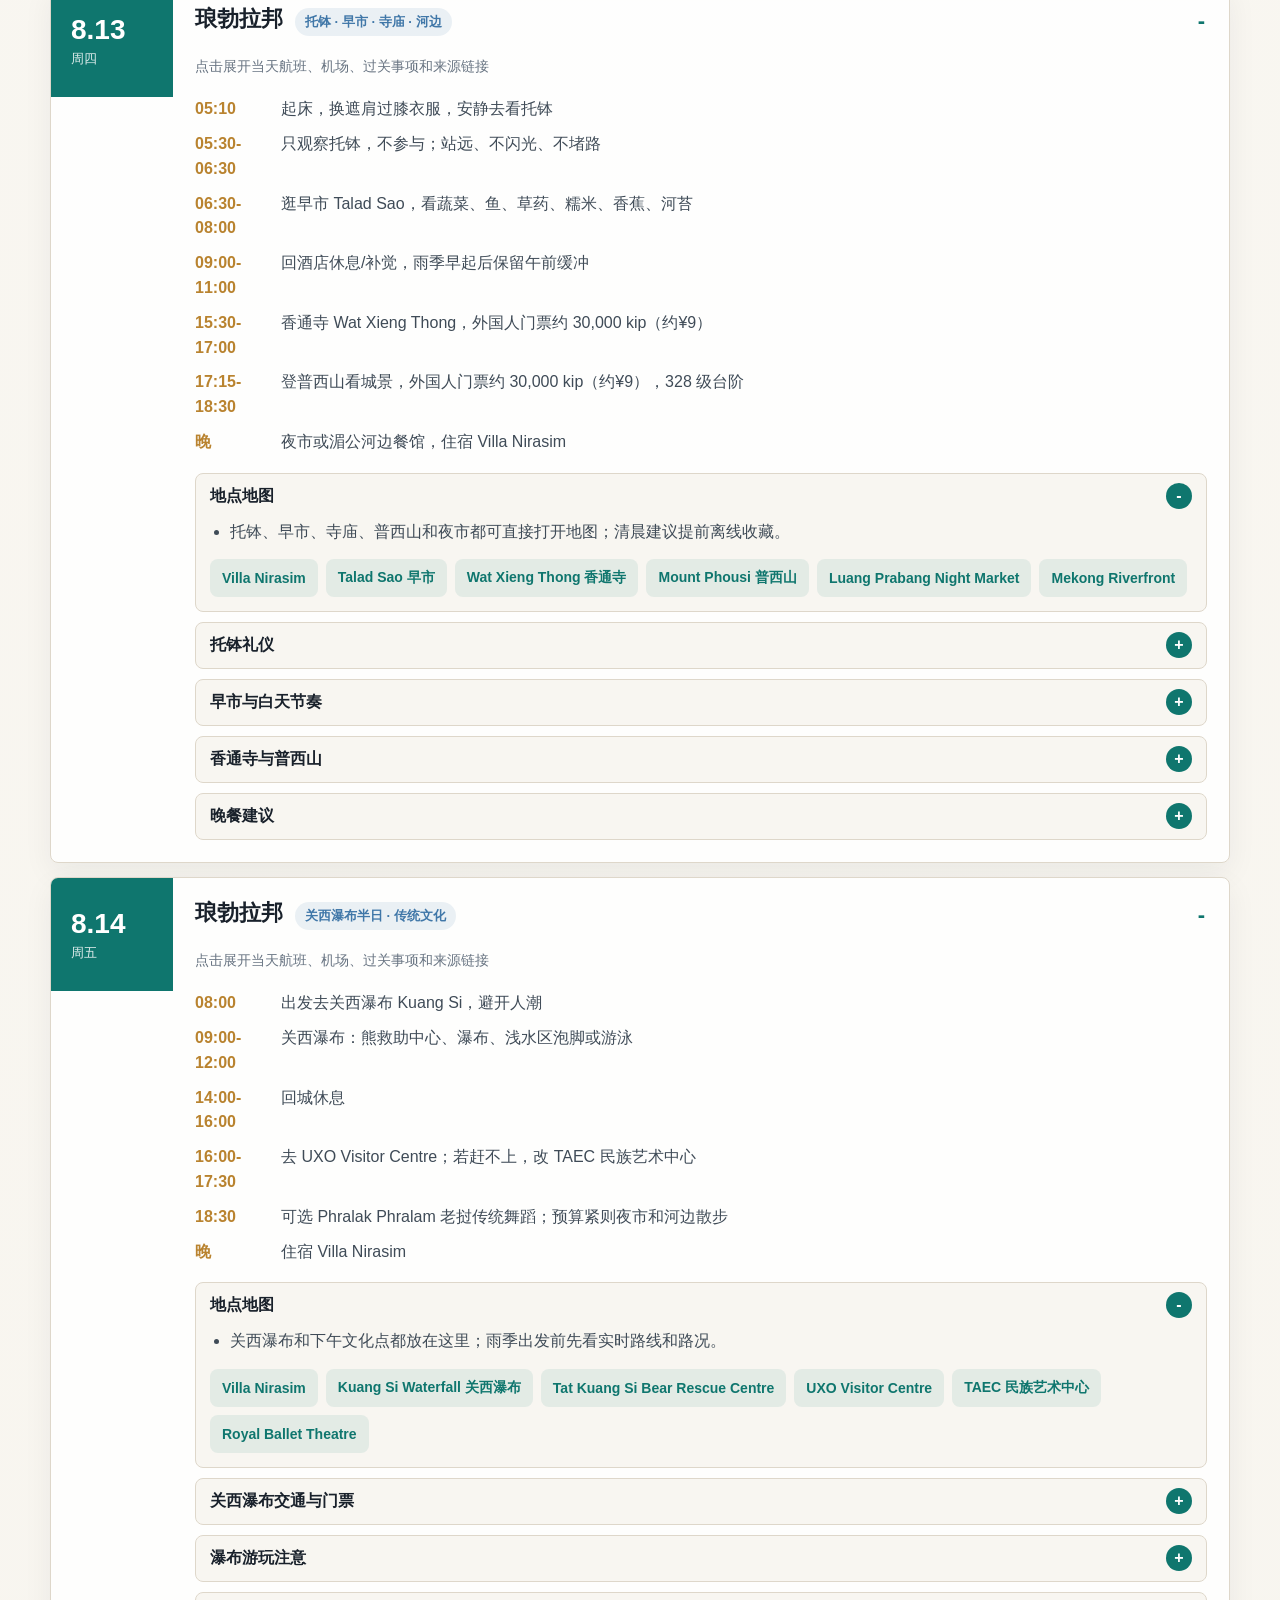
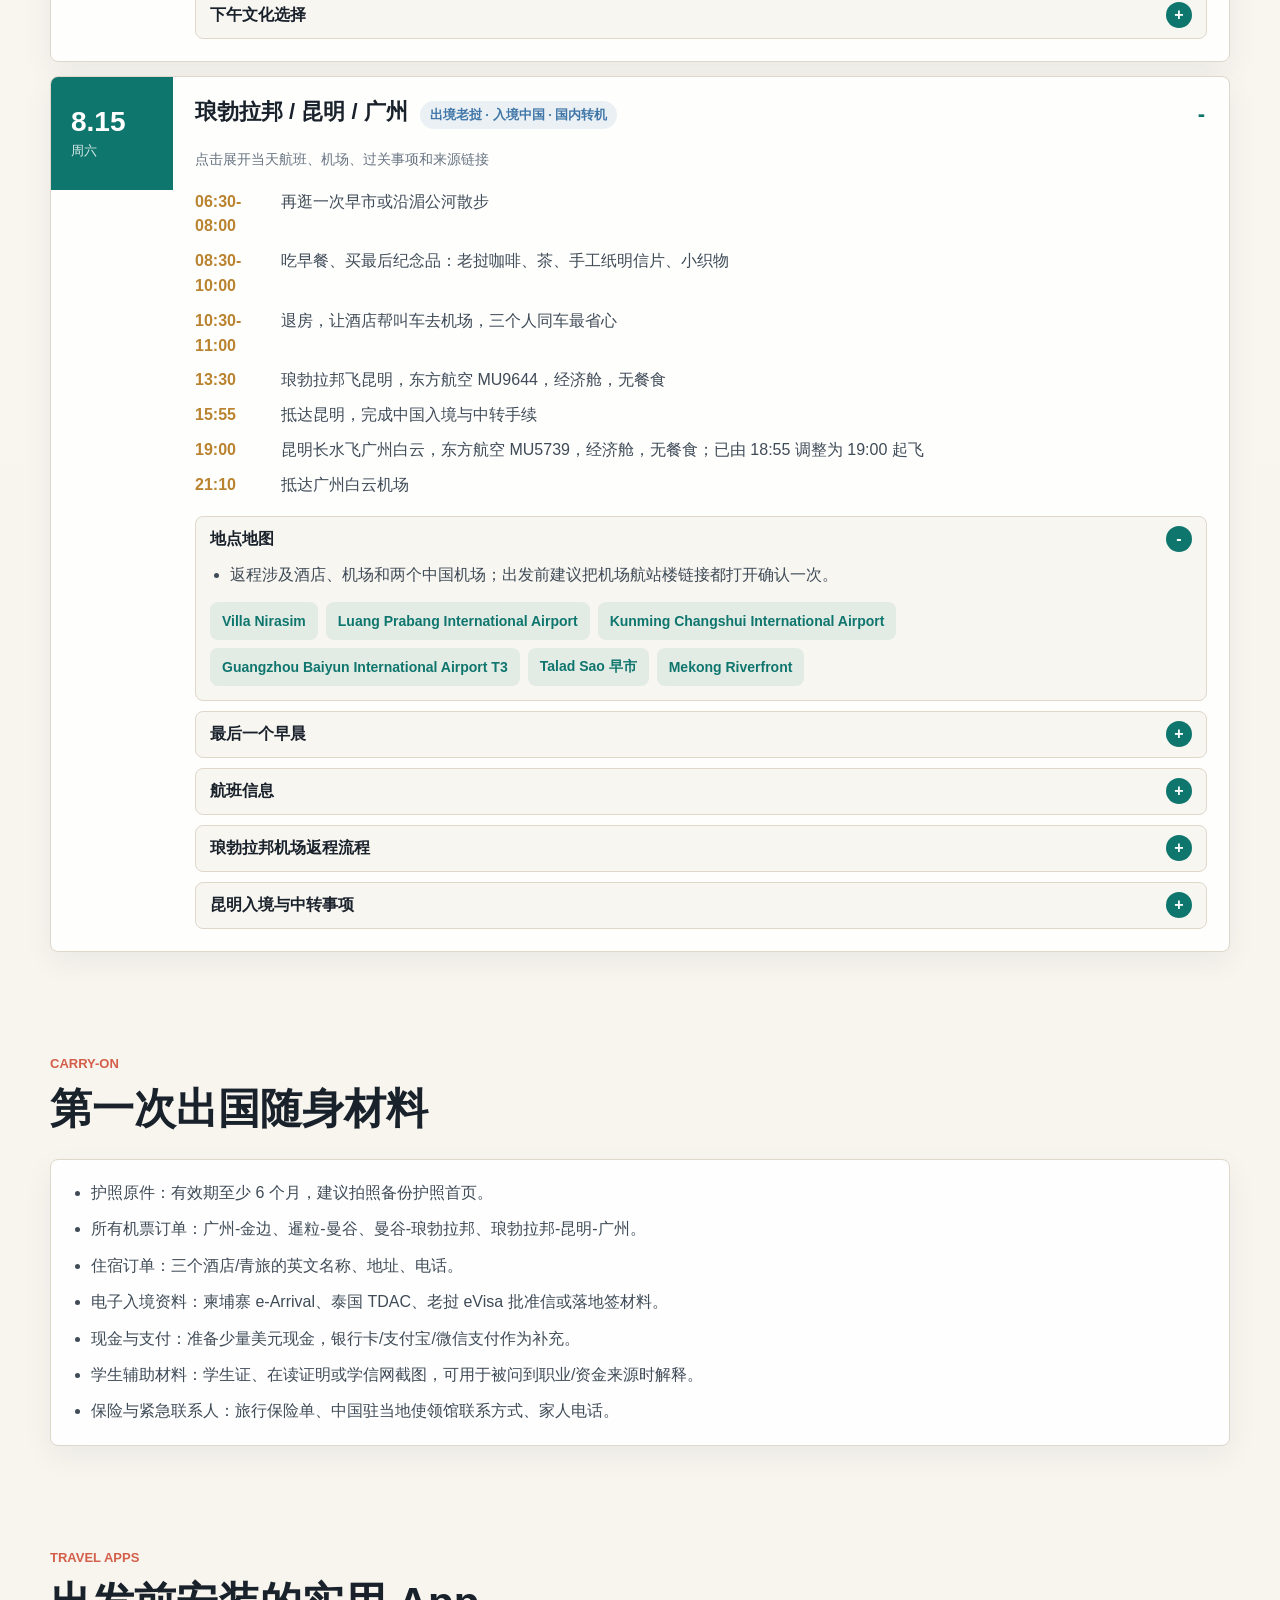
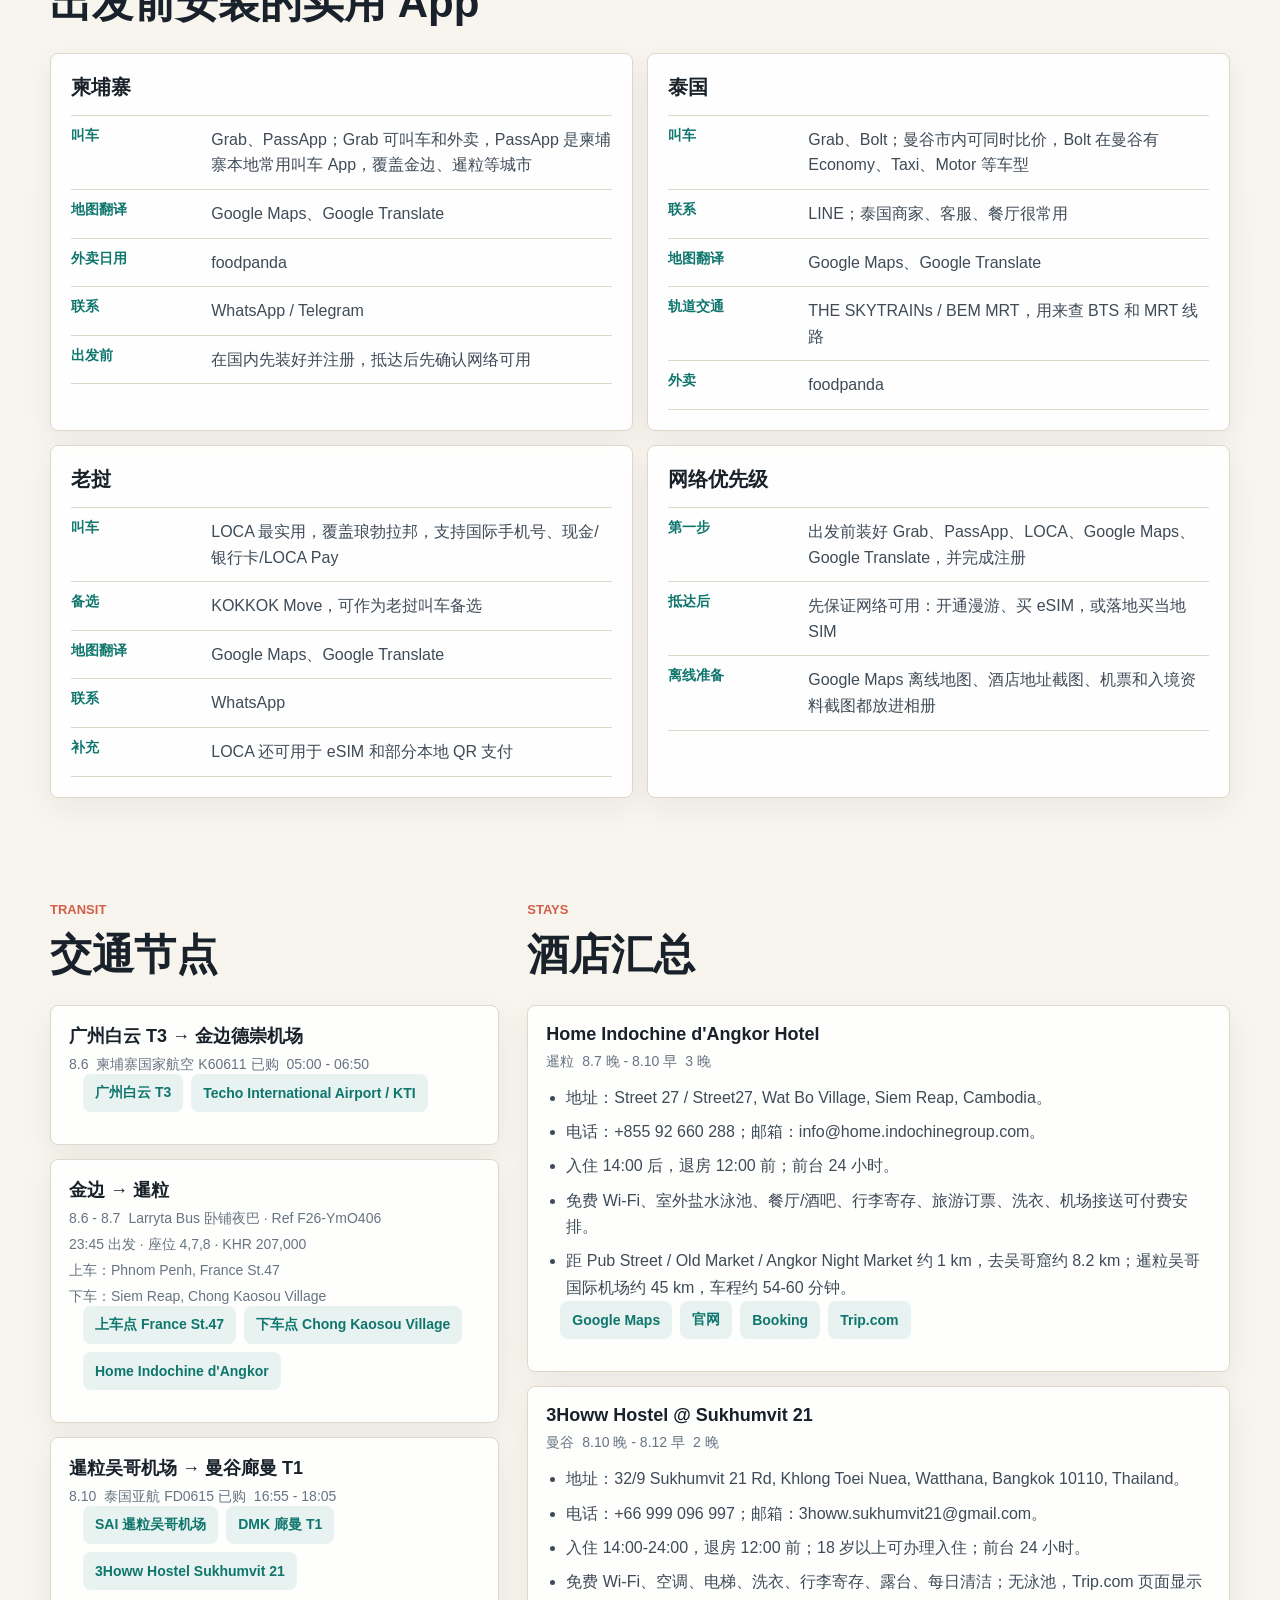
==== commit 461438fb: "Add Google Maps links for itinerary places" ====
--- a/index.html
+++ b/index.html
@@ -164,6 +164,6 @@
       </section>
     </main>
 
-    <script src="script.js?v=20260803-bus"></script>
+    <script src="script.js?v=20260803-maps"></script>
   </body>
 </html>
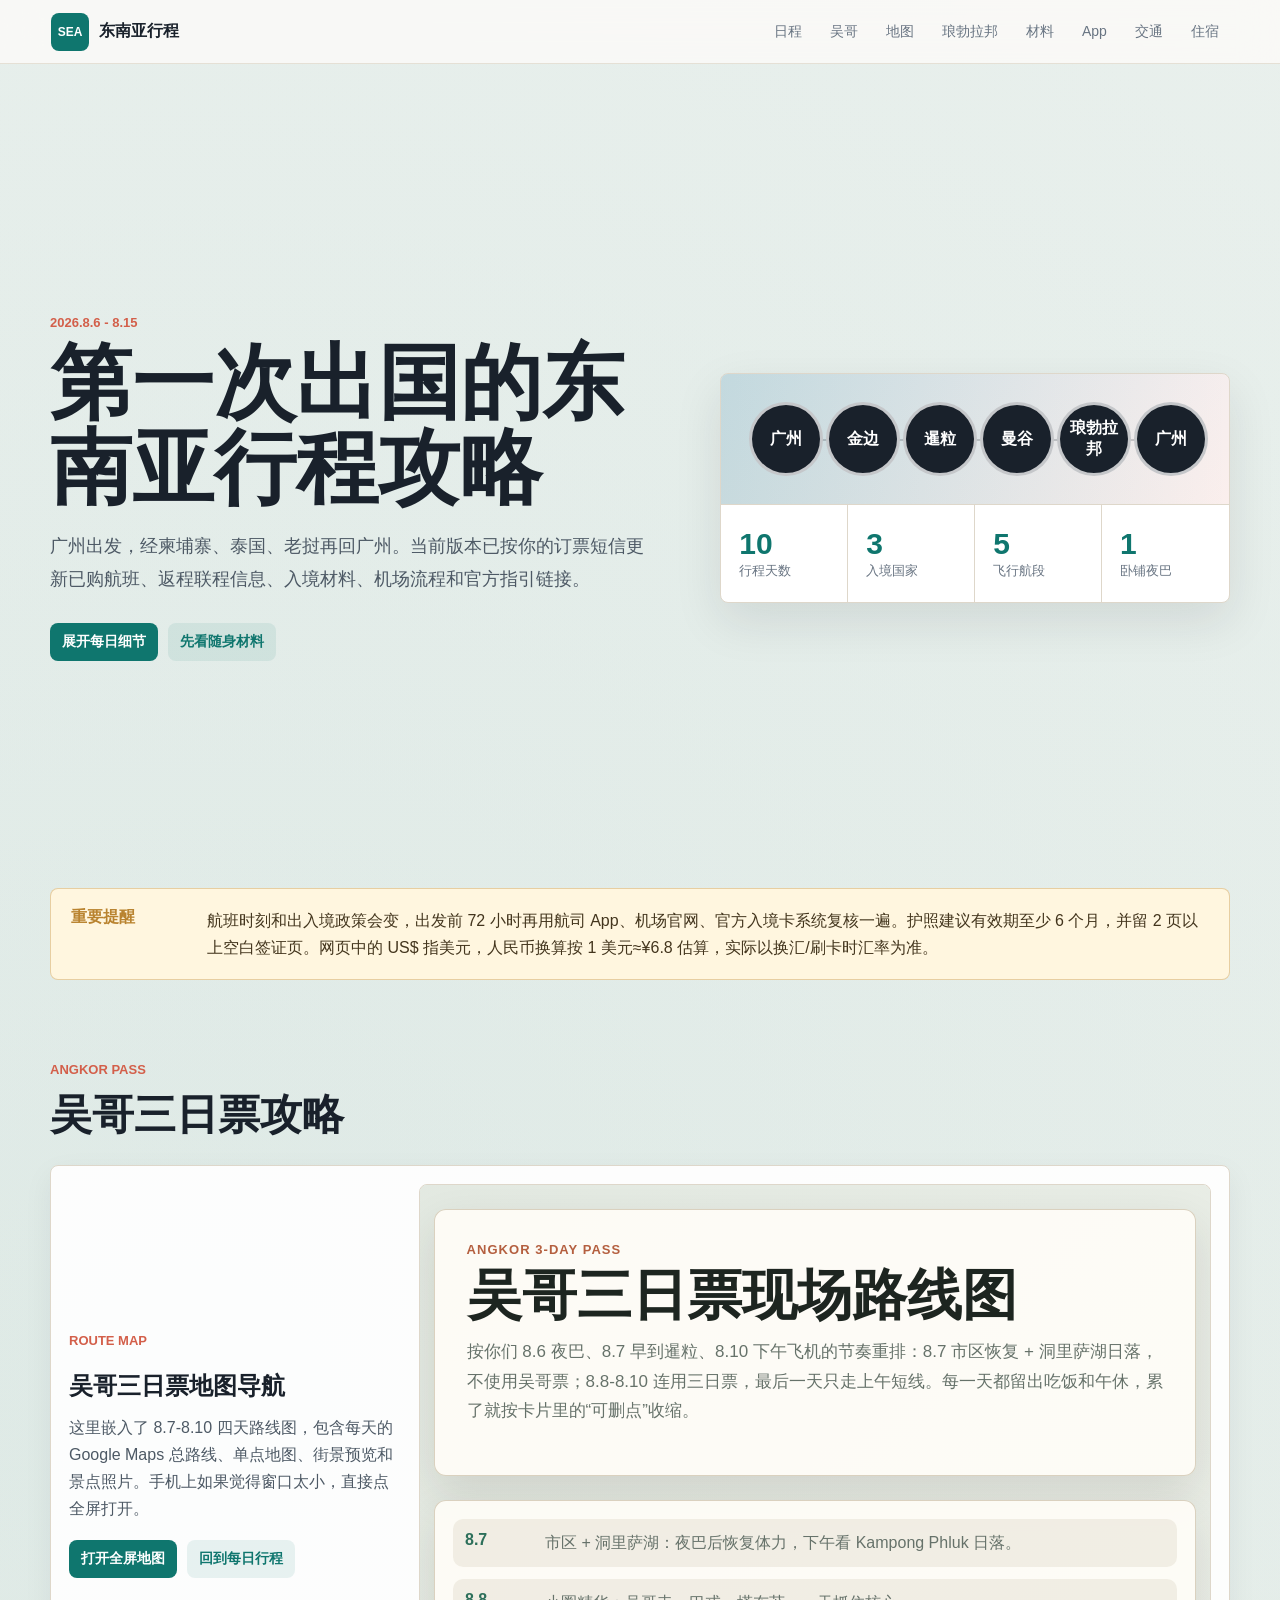
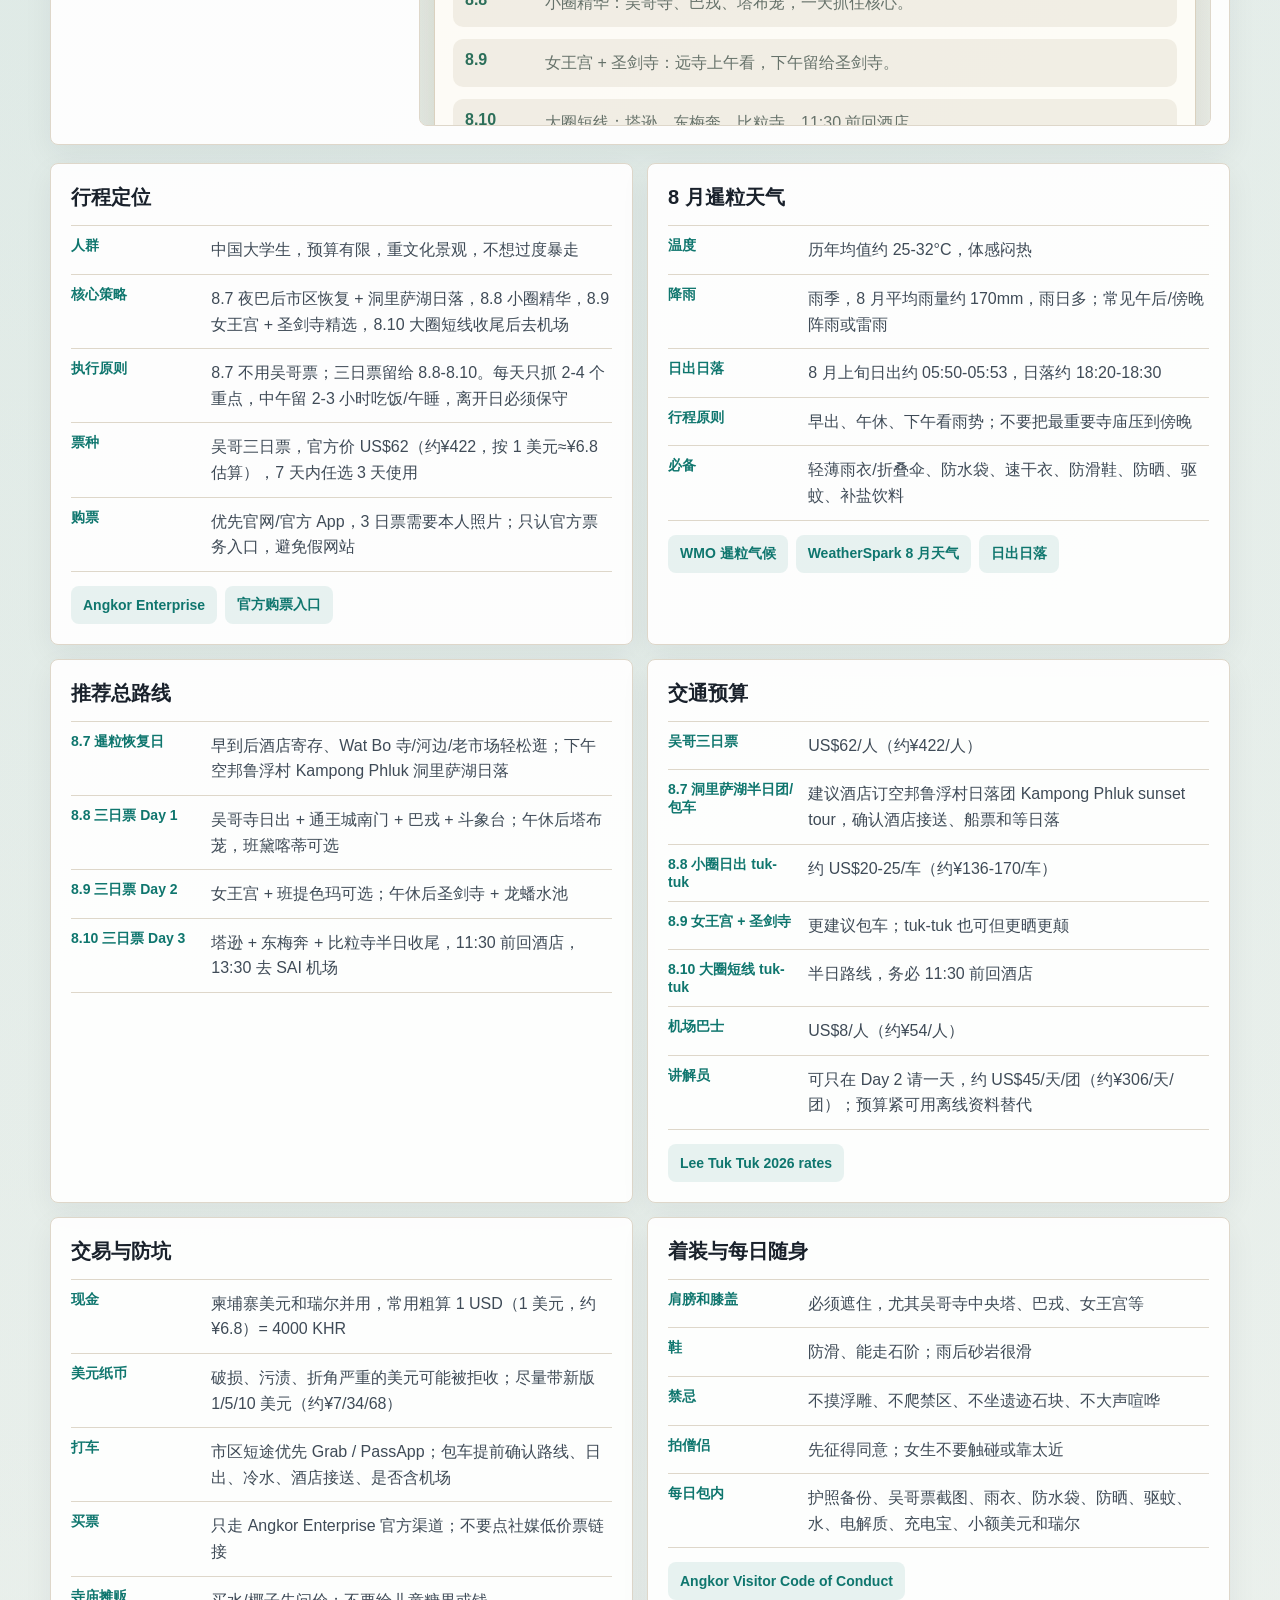
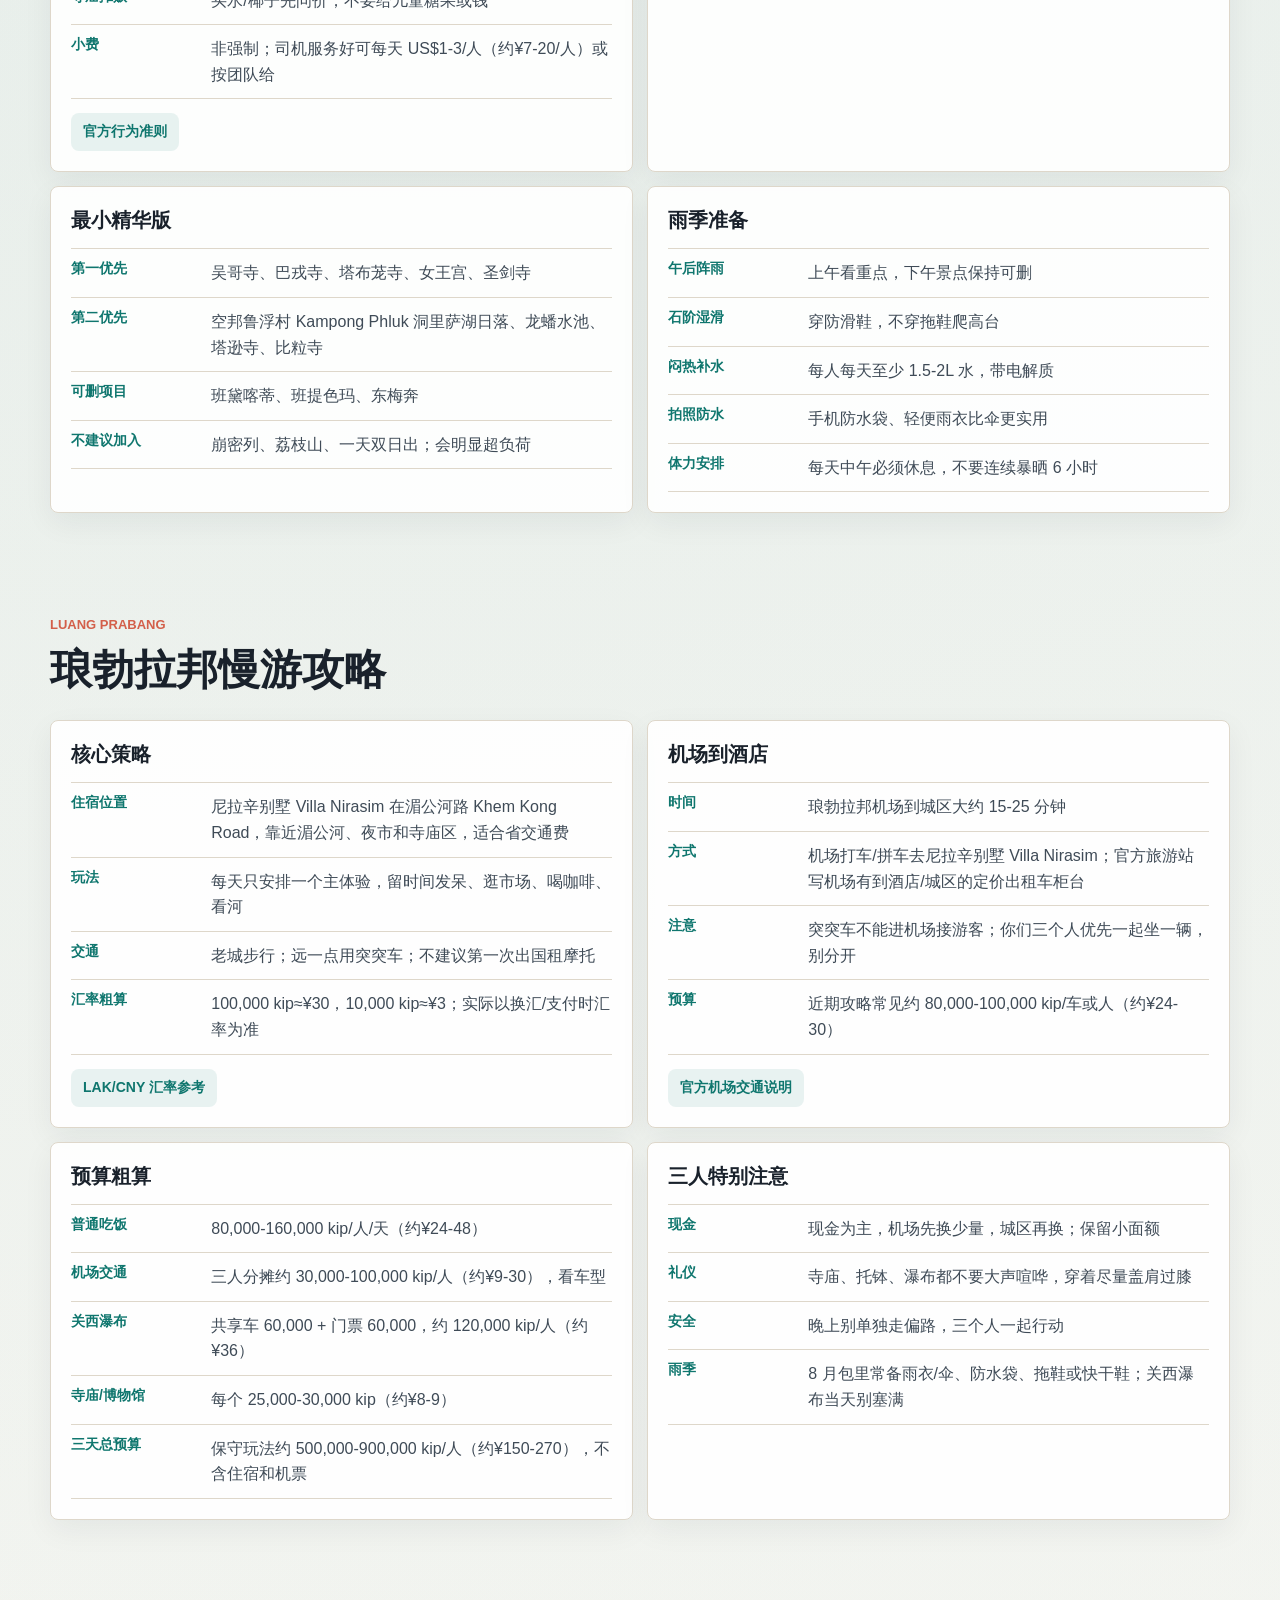
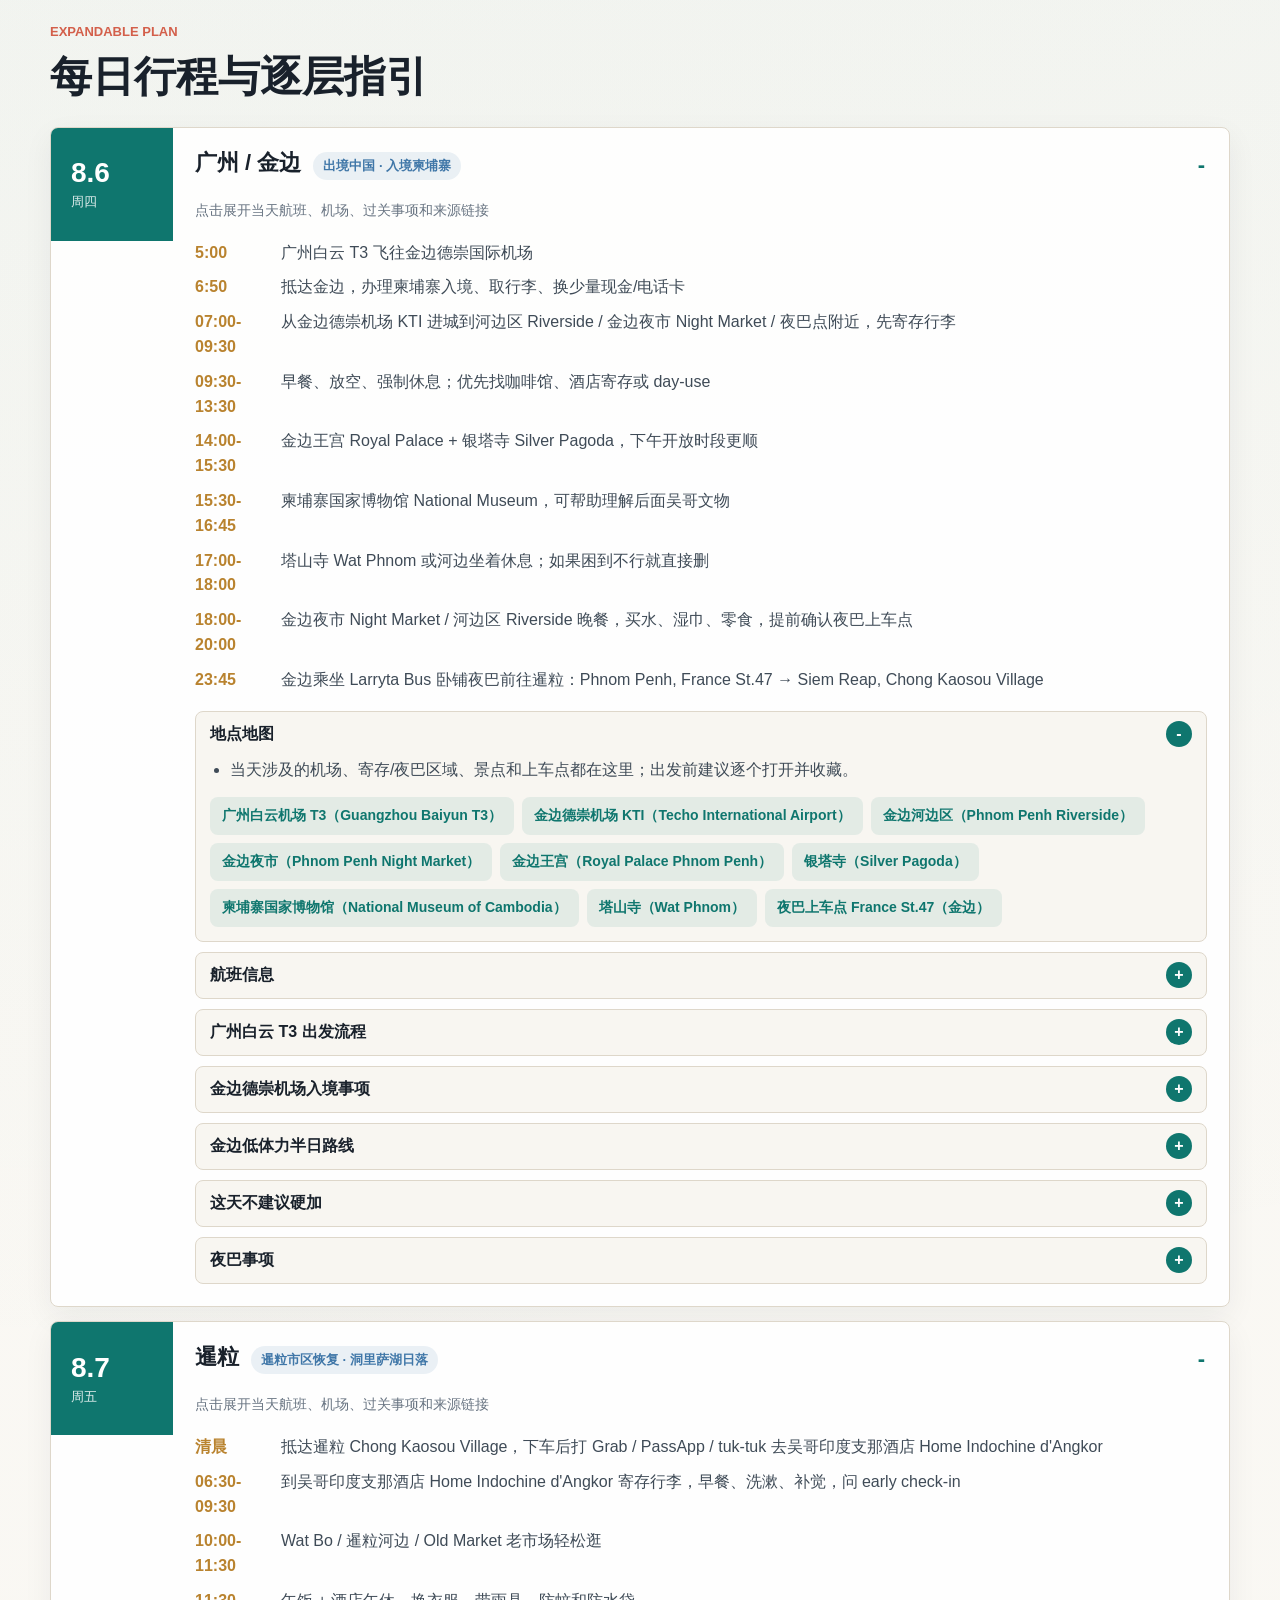
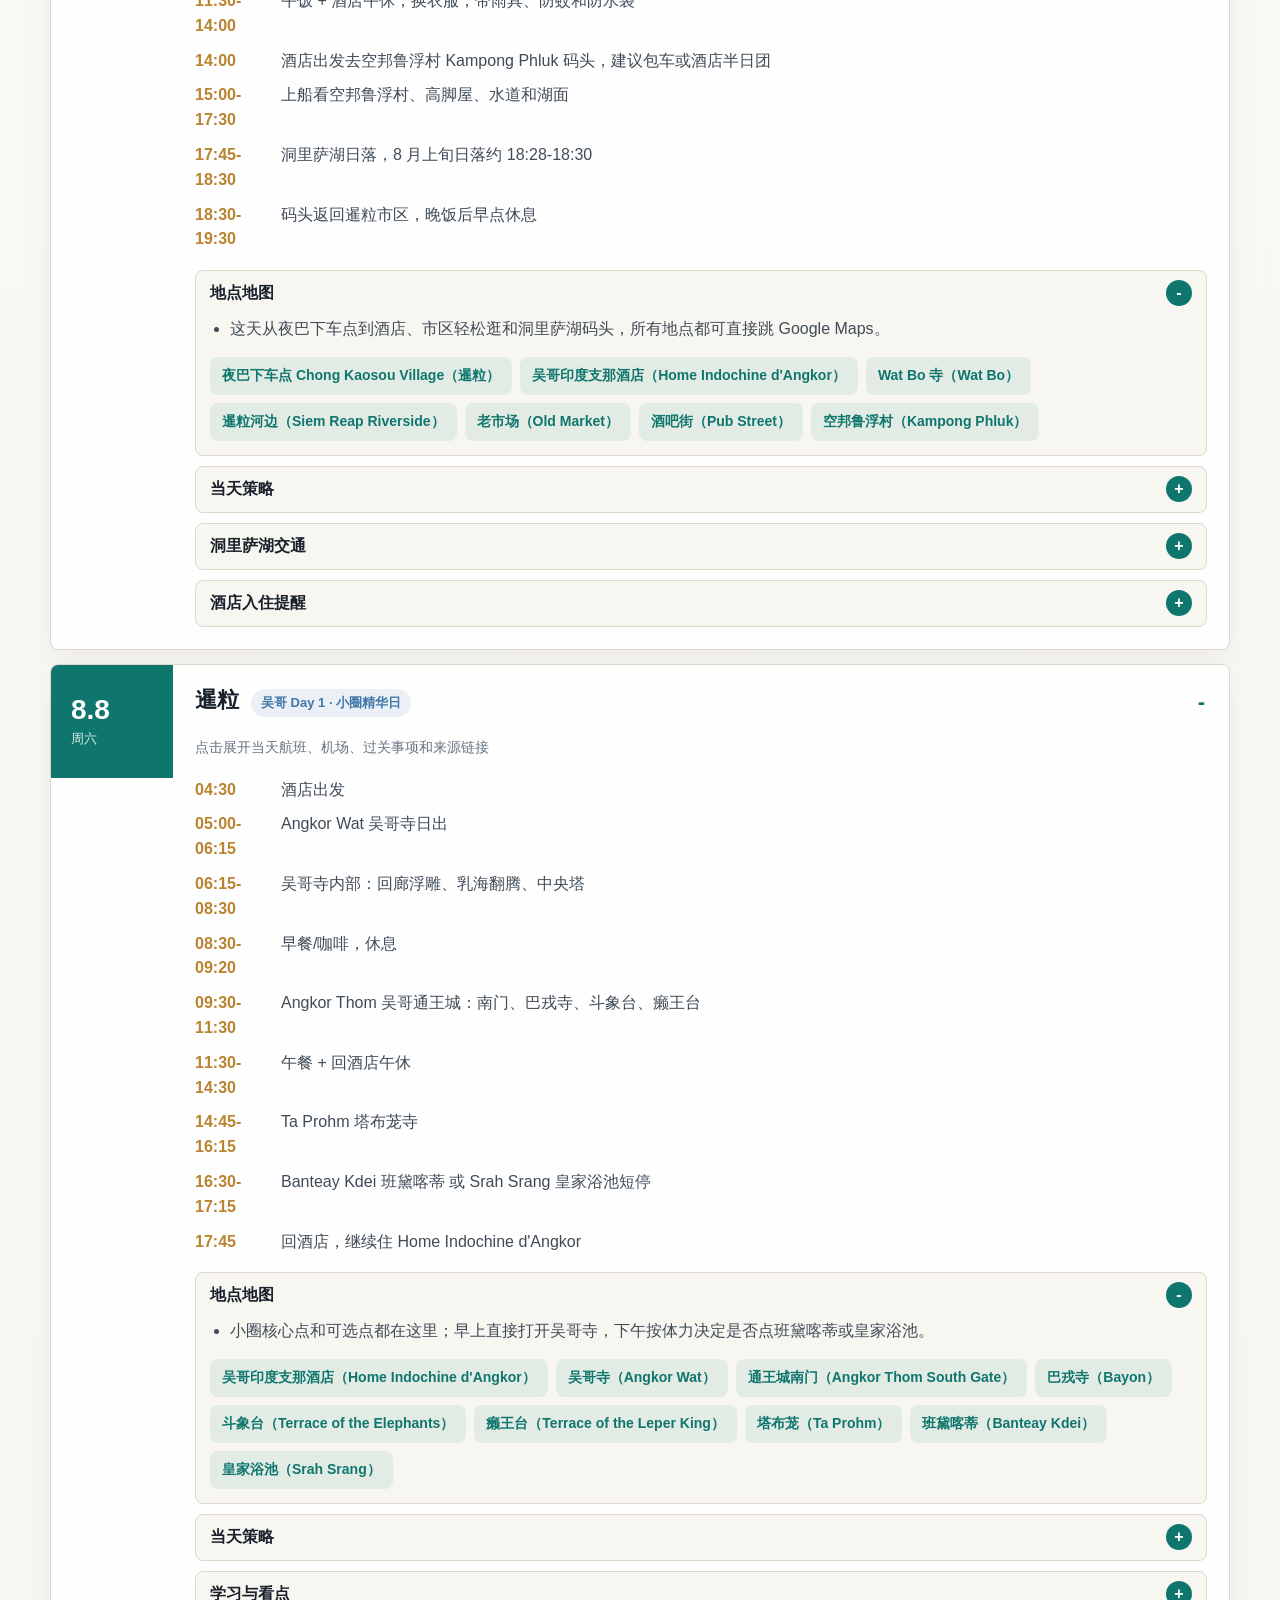
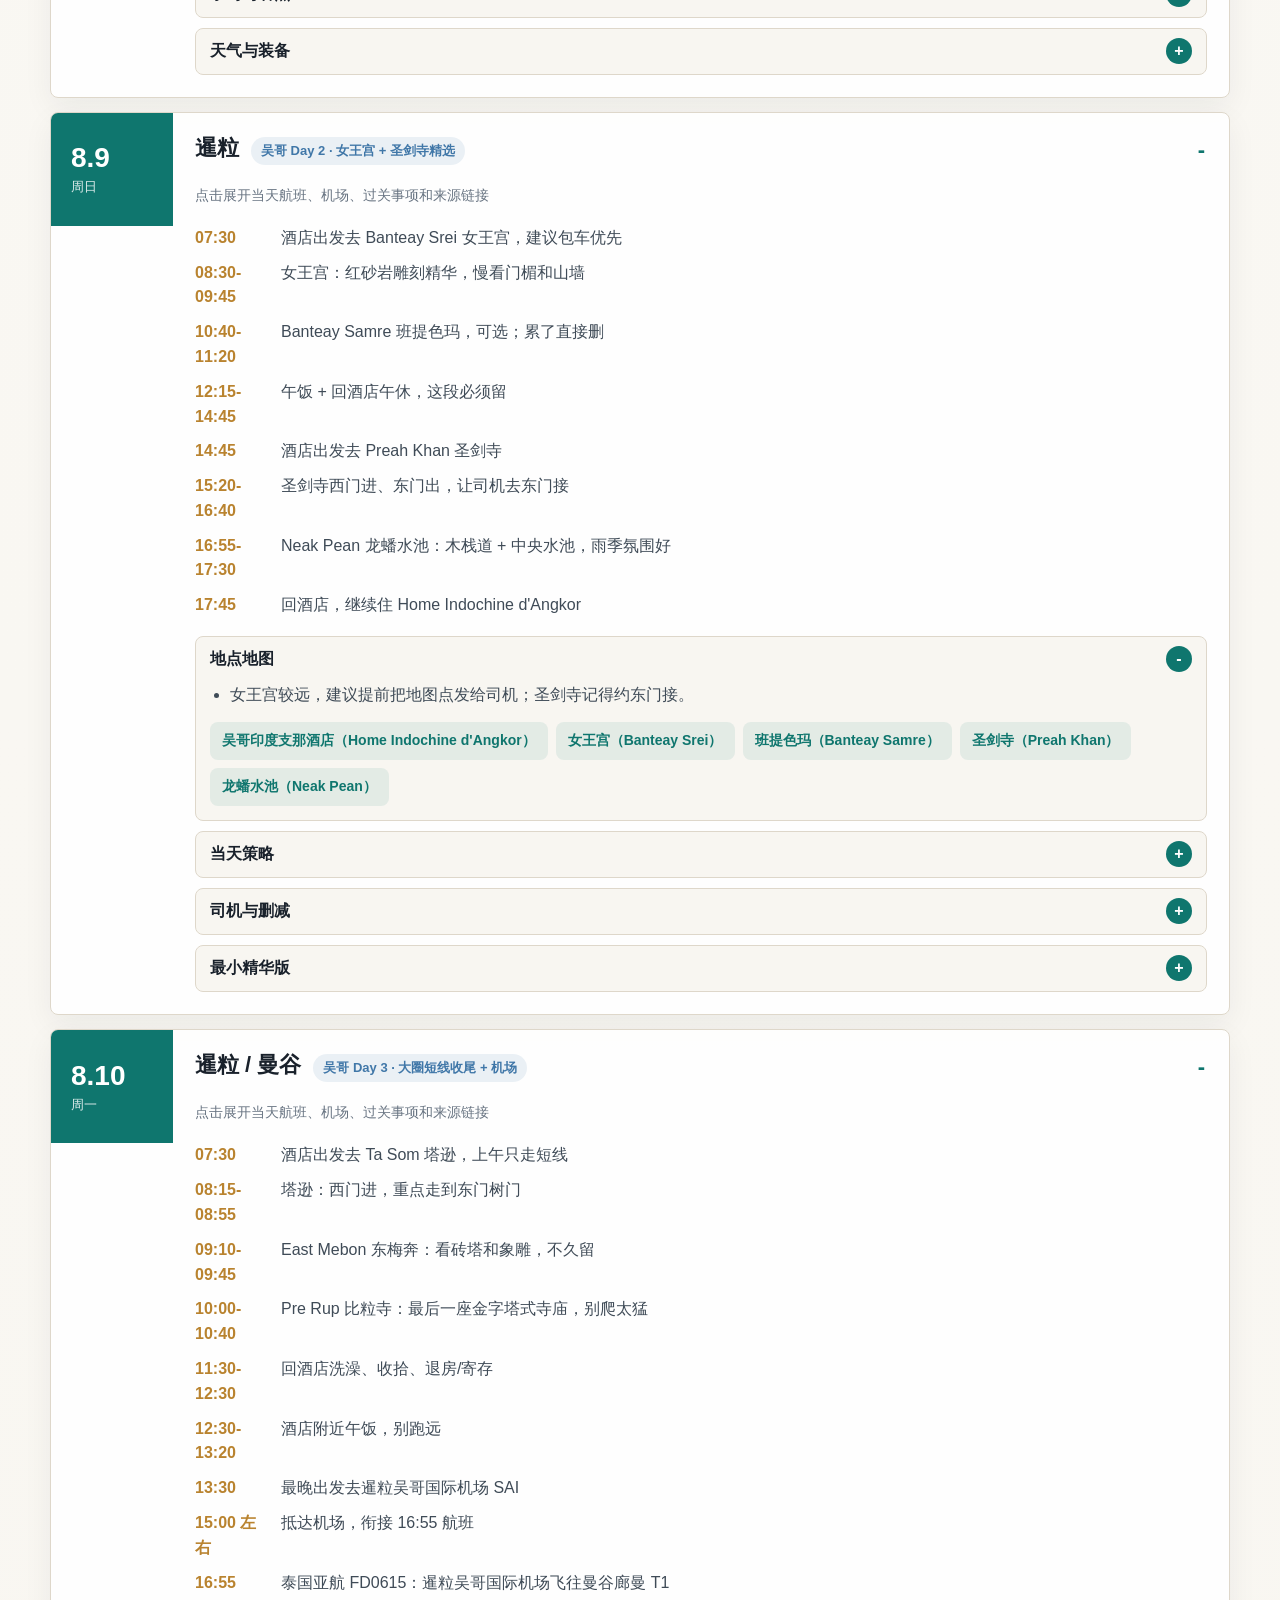
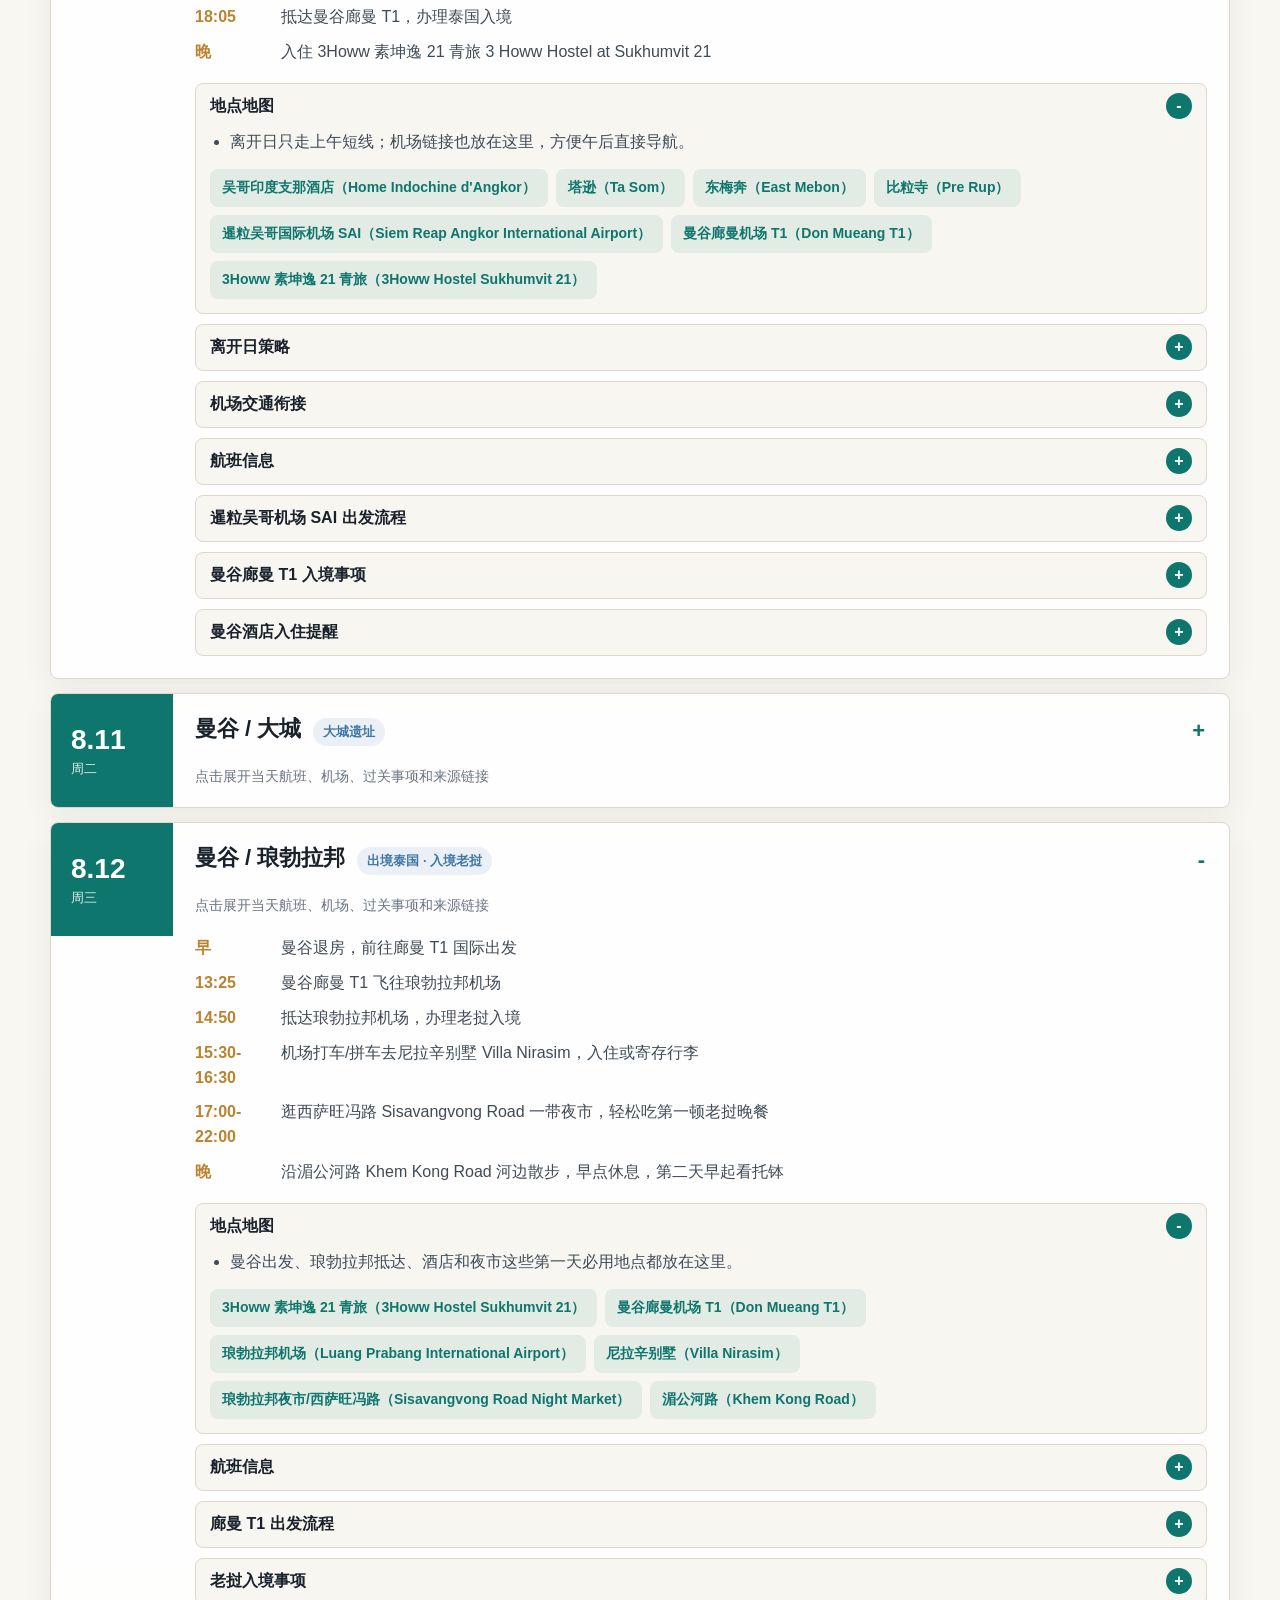
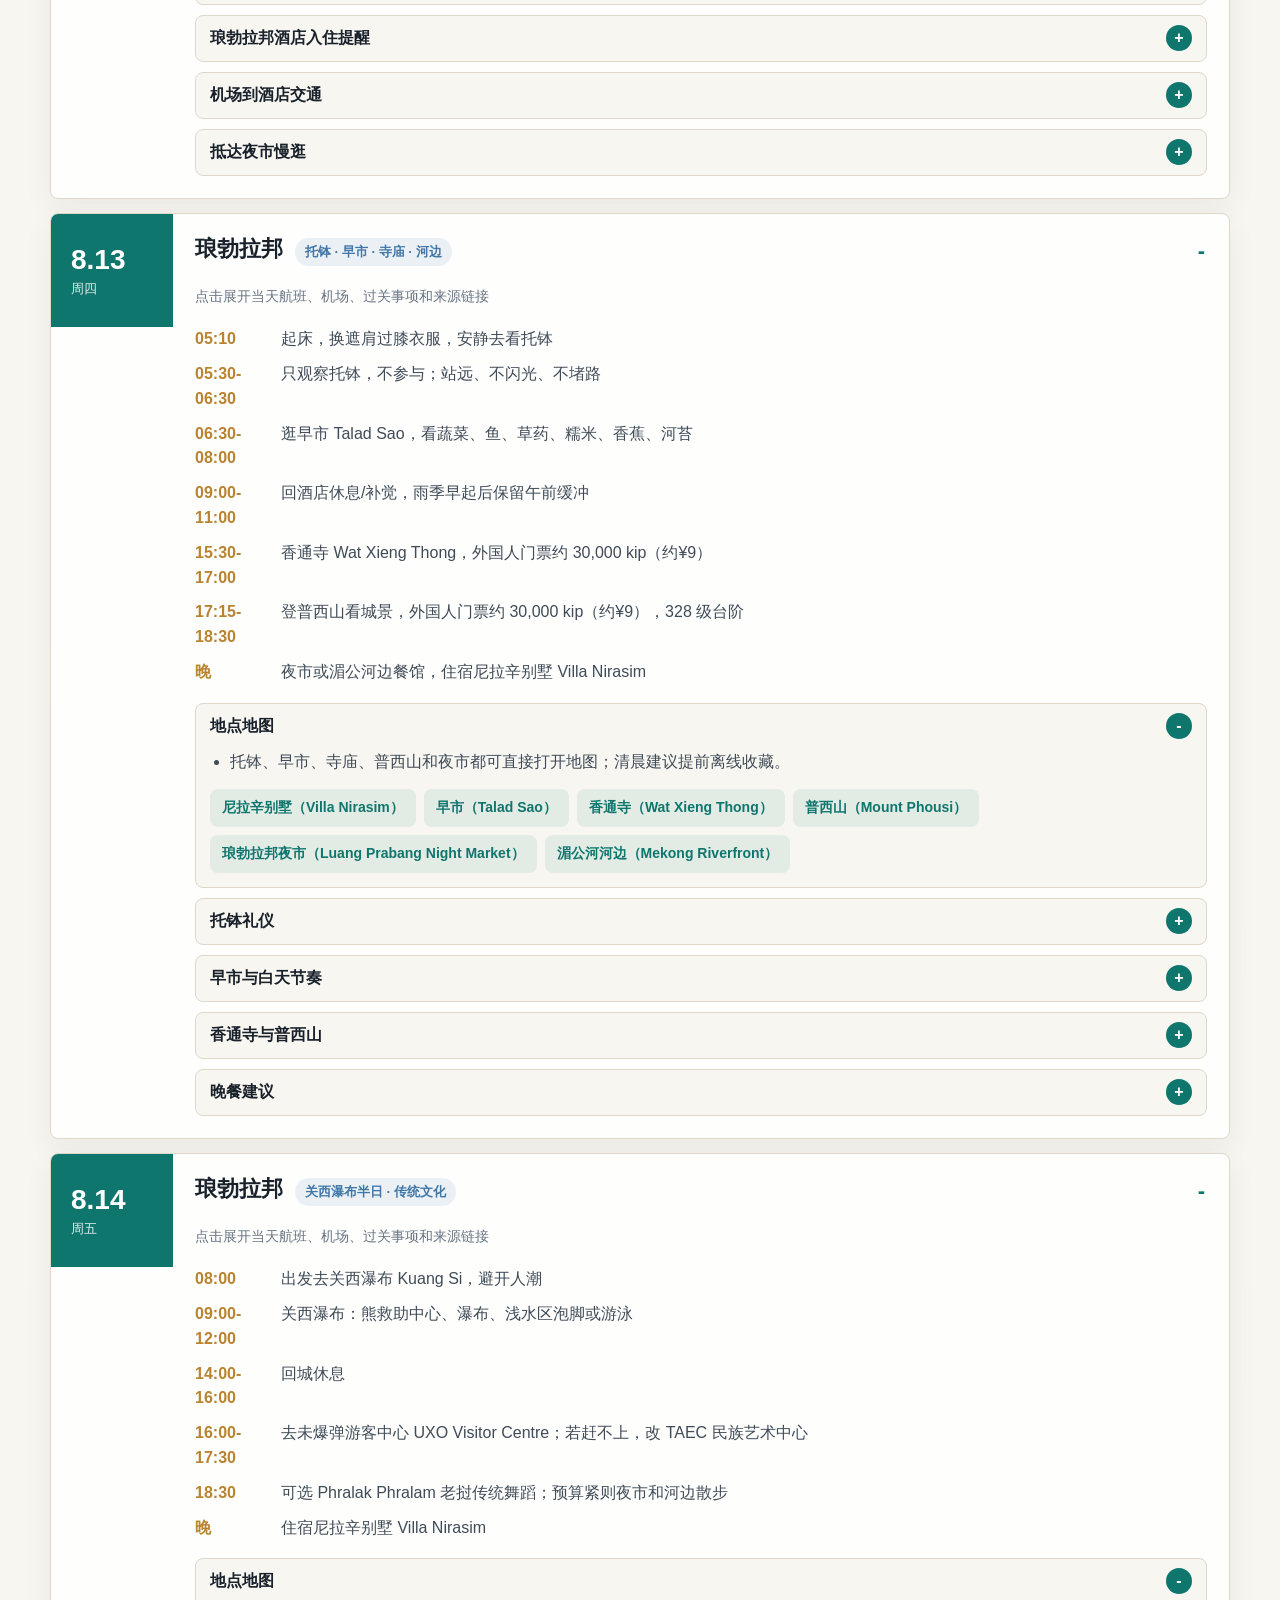
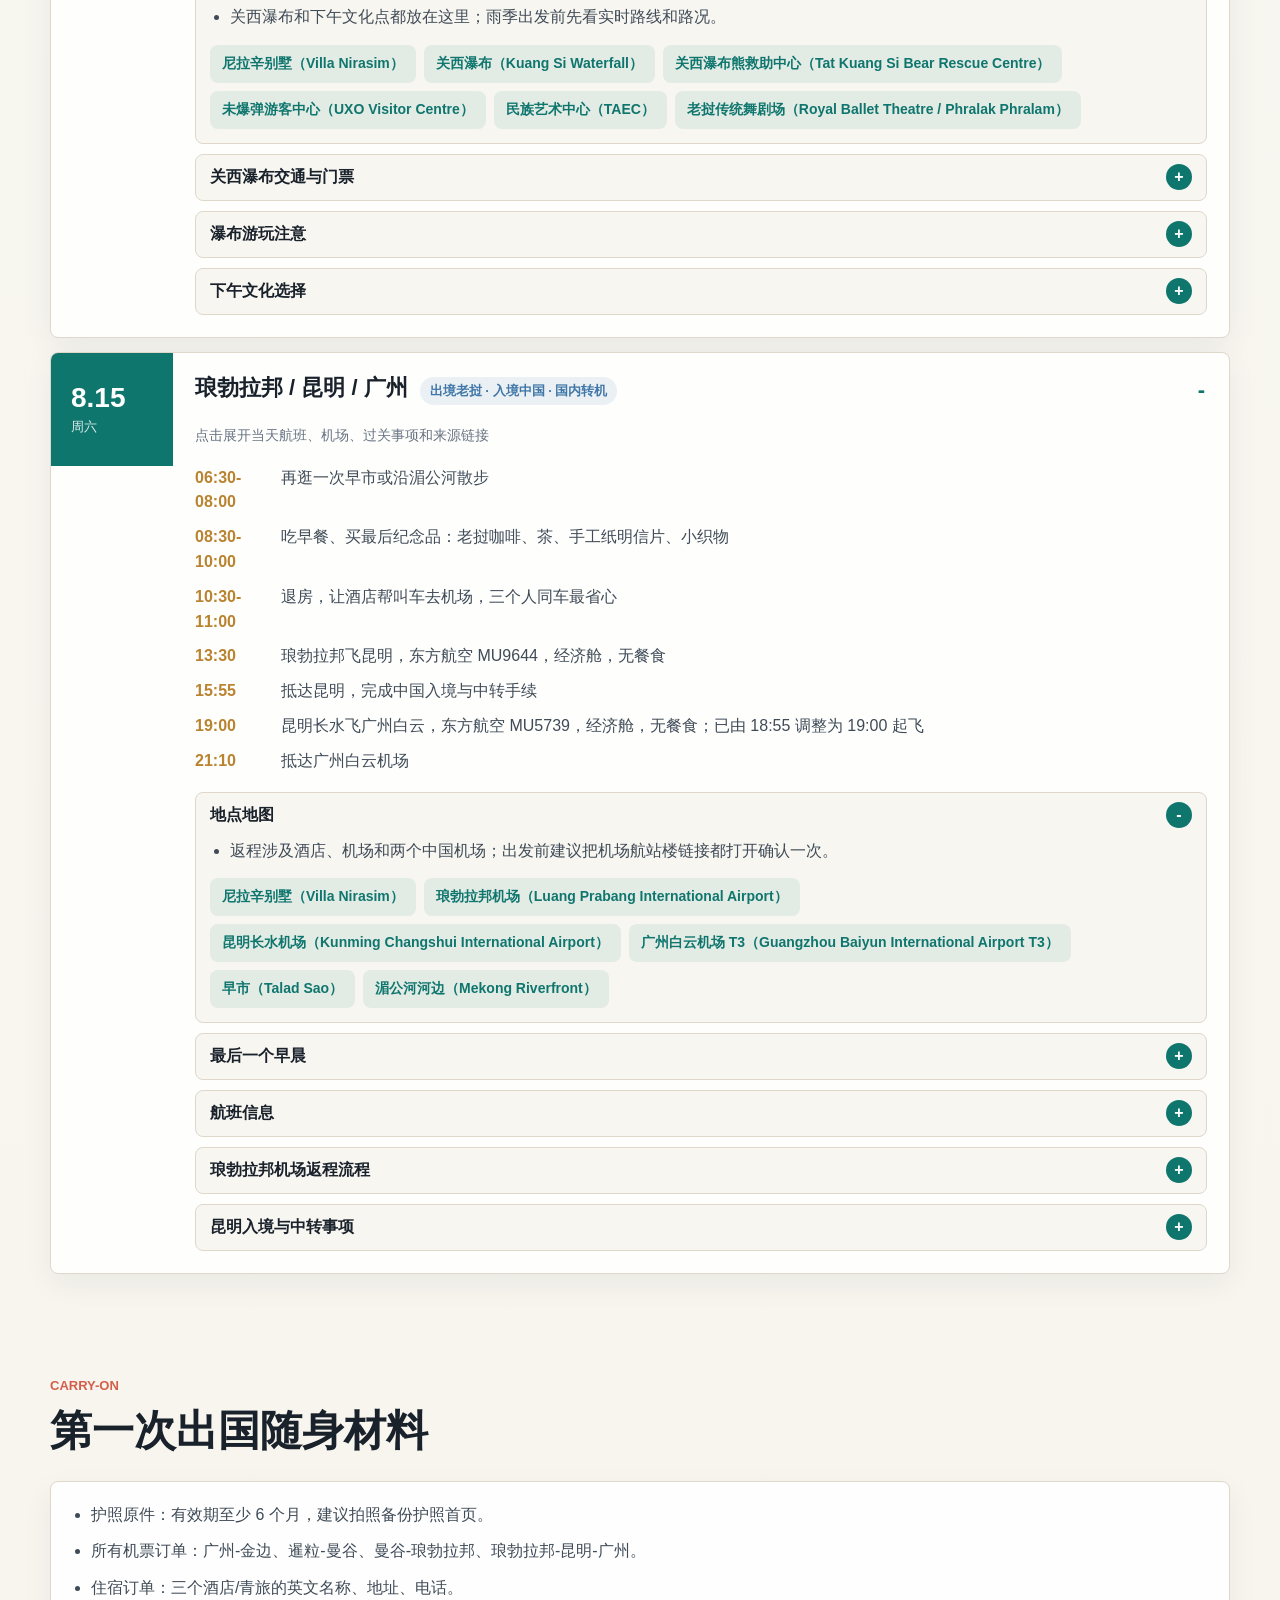
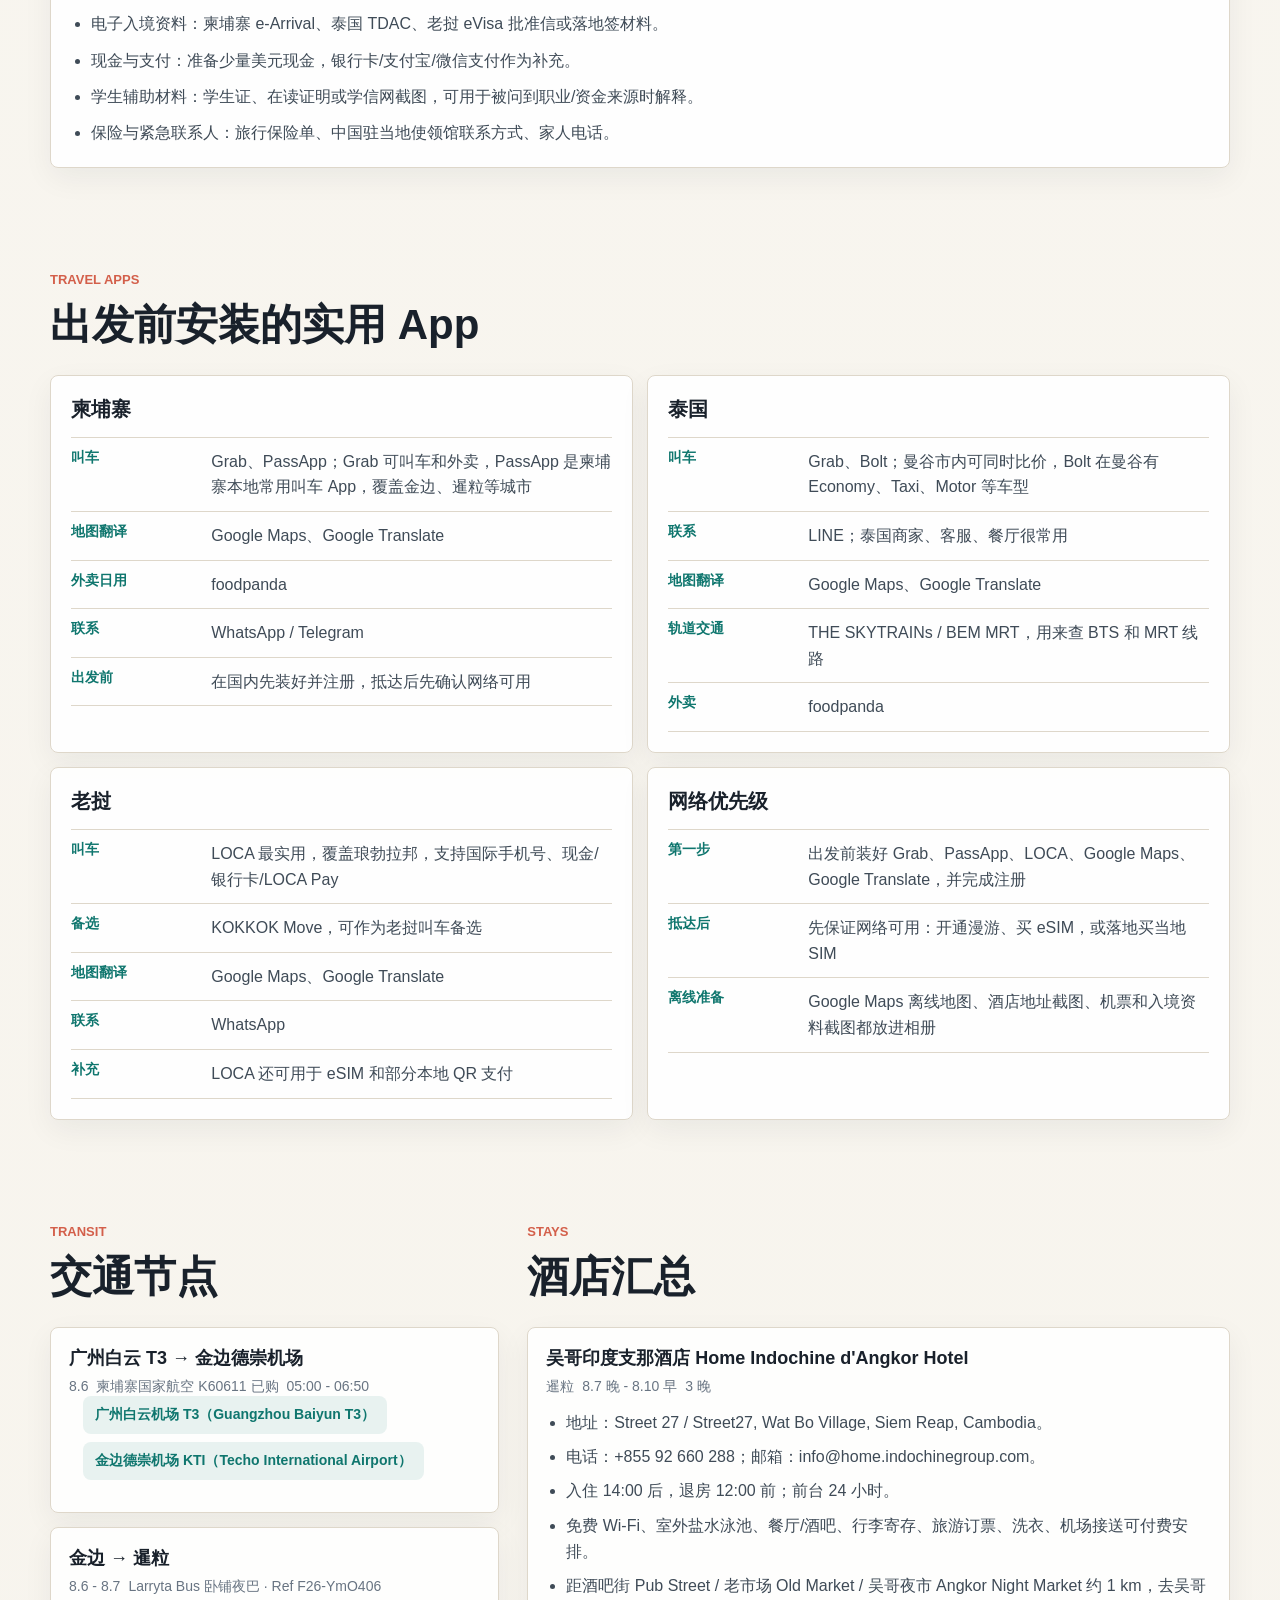
==== commit b46f938d: "Add Chinese labels to map place links" ====
--- a/index.html
+++ b/index.html
@@ -164,6 +164,6 @@
       </section>
     </main>
 
-    <script src="script.js?v=20260803-maps"></script>
+    <script src="script.js?v=20260803-zhmaps"></script>
   </body>
 </html>
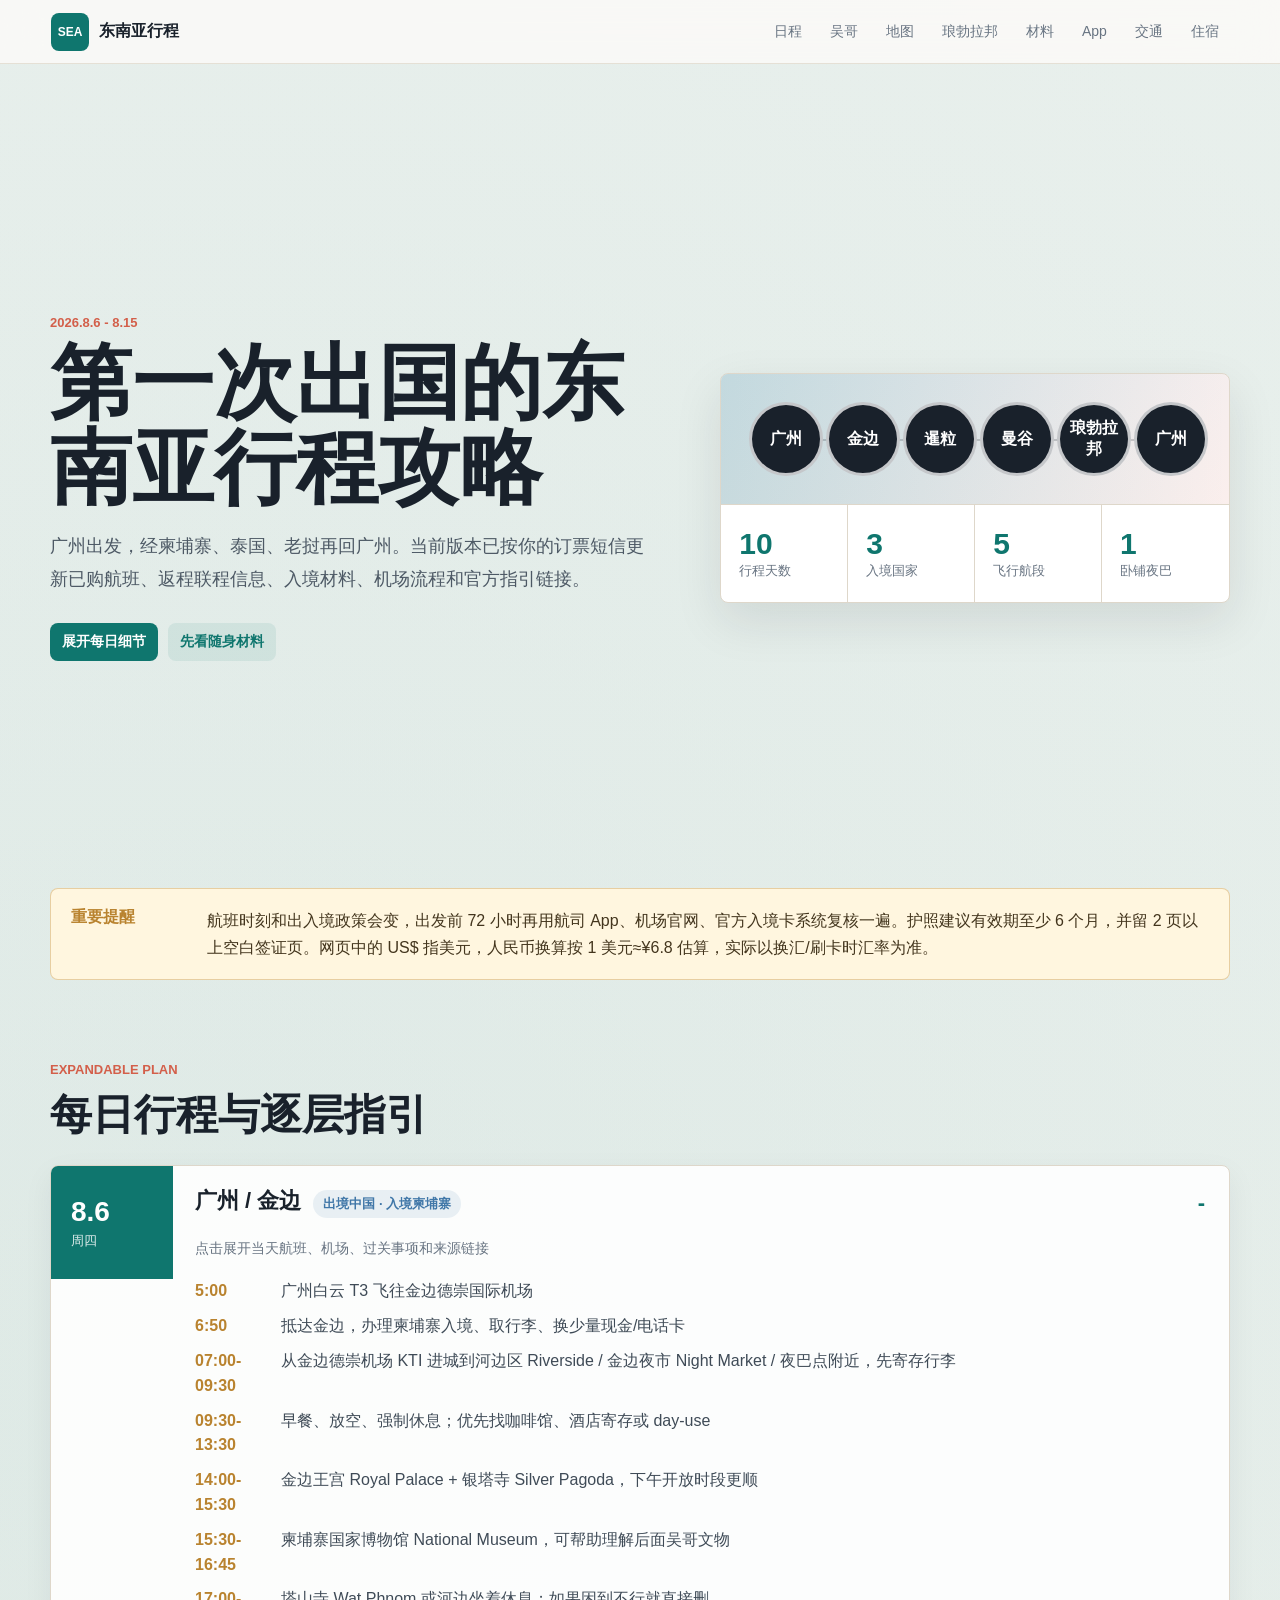
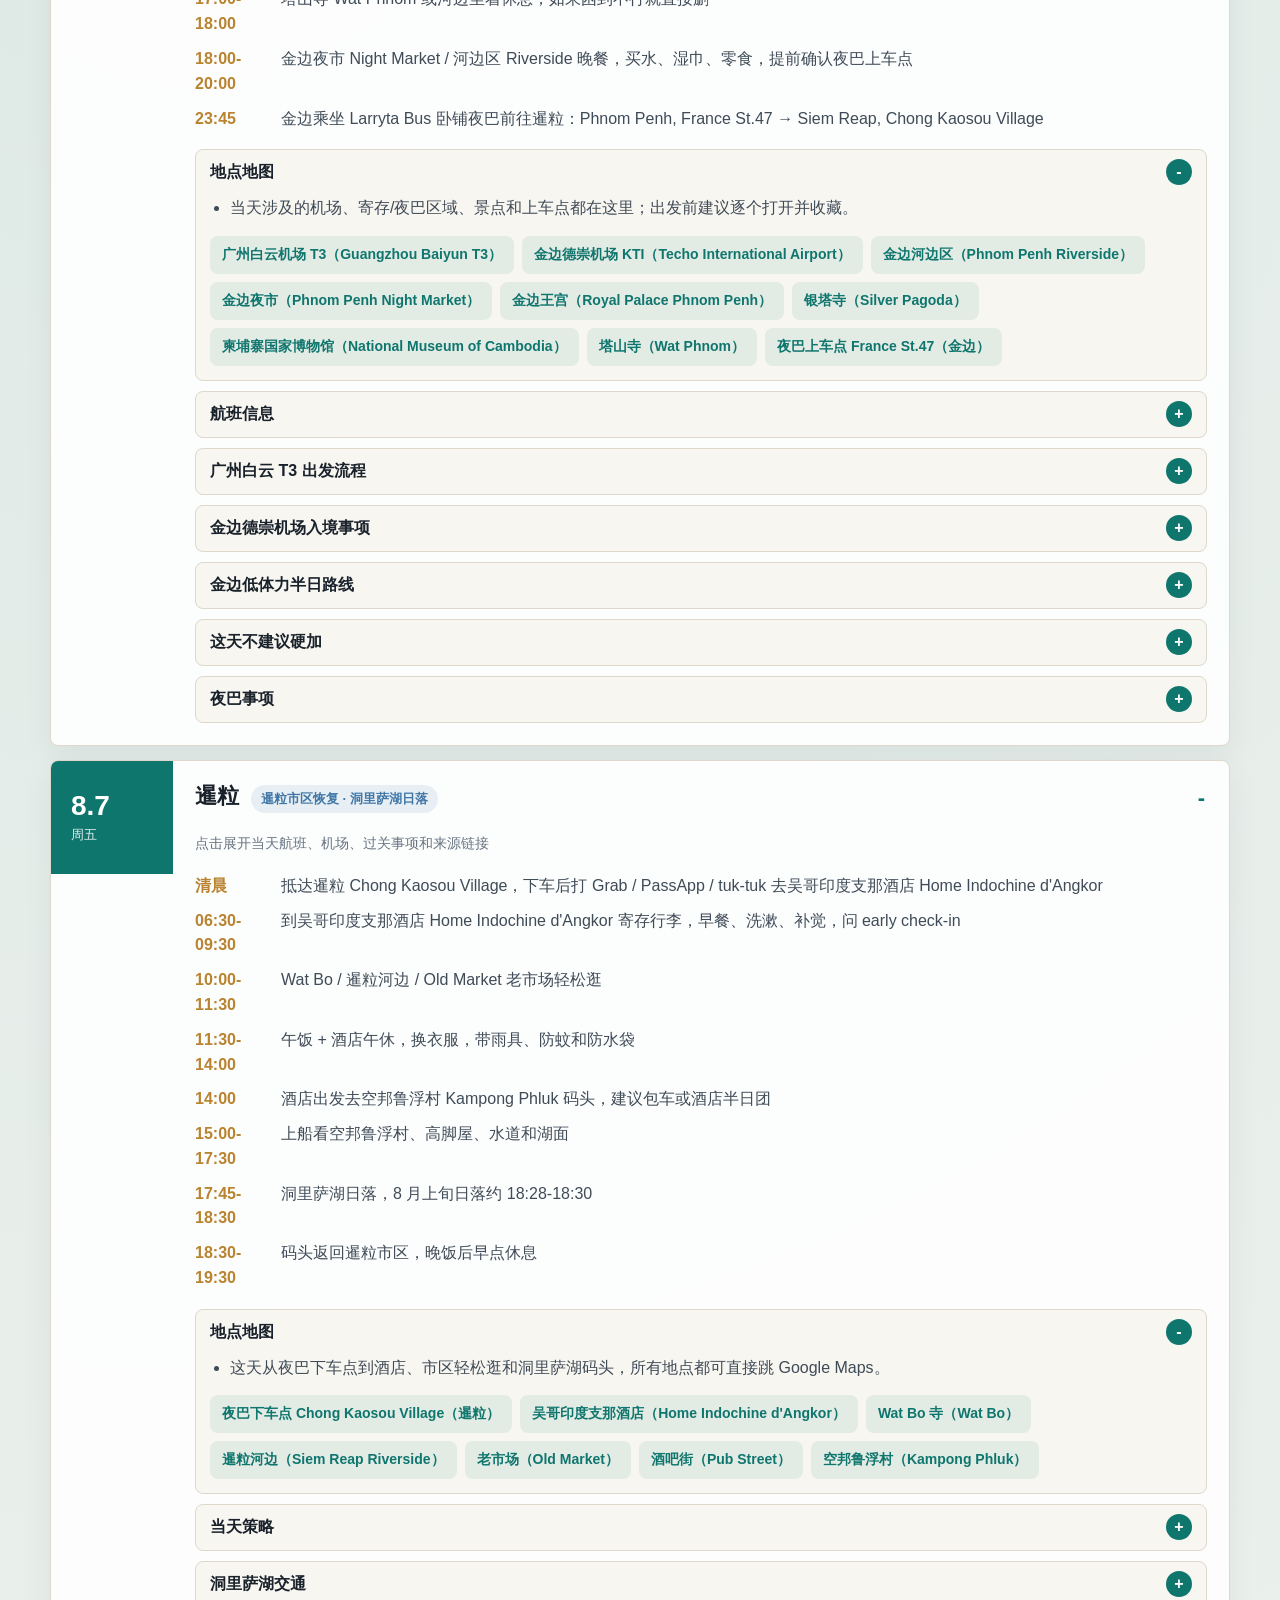
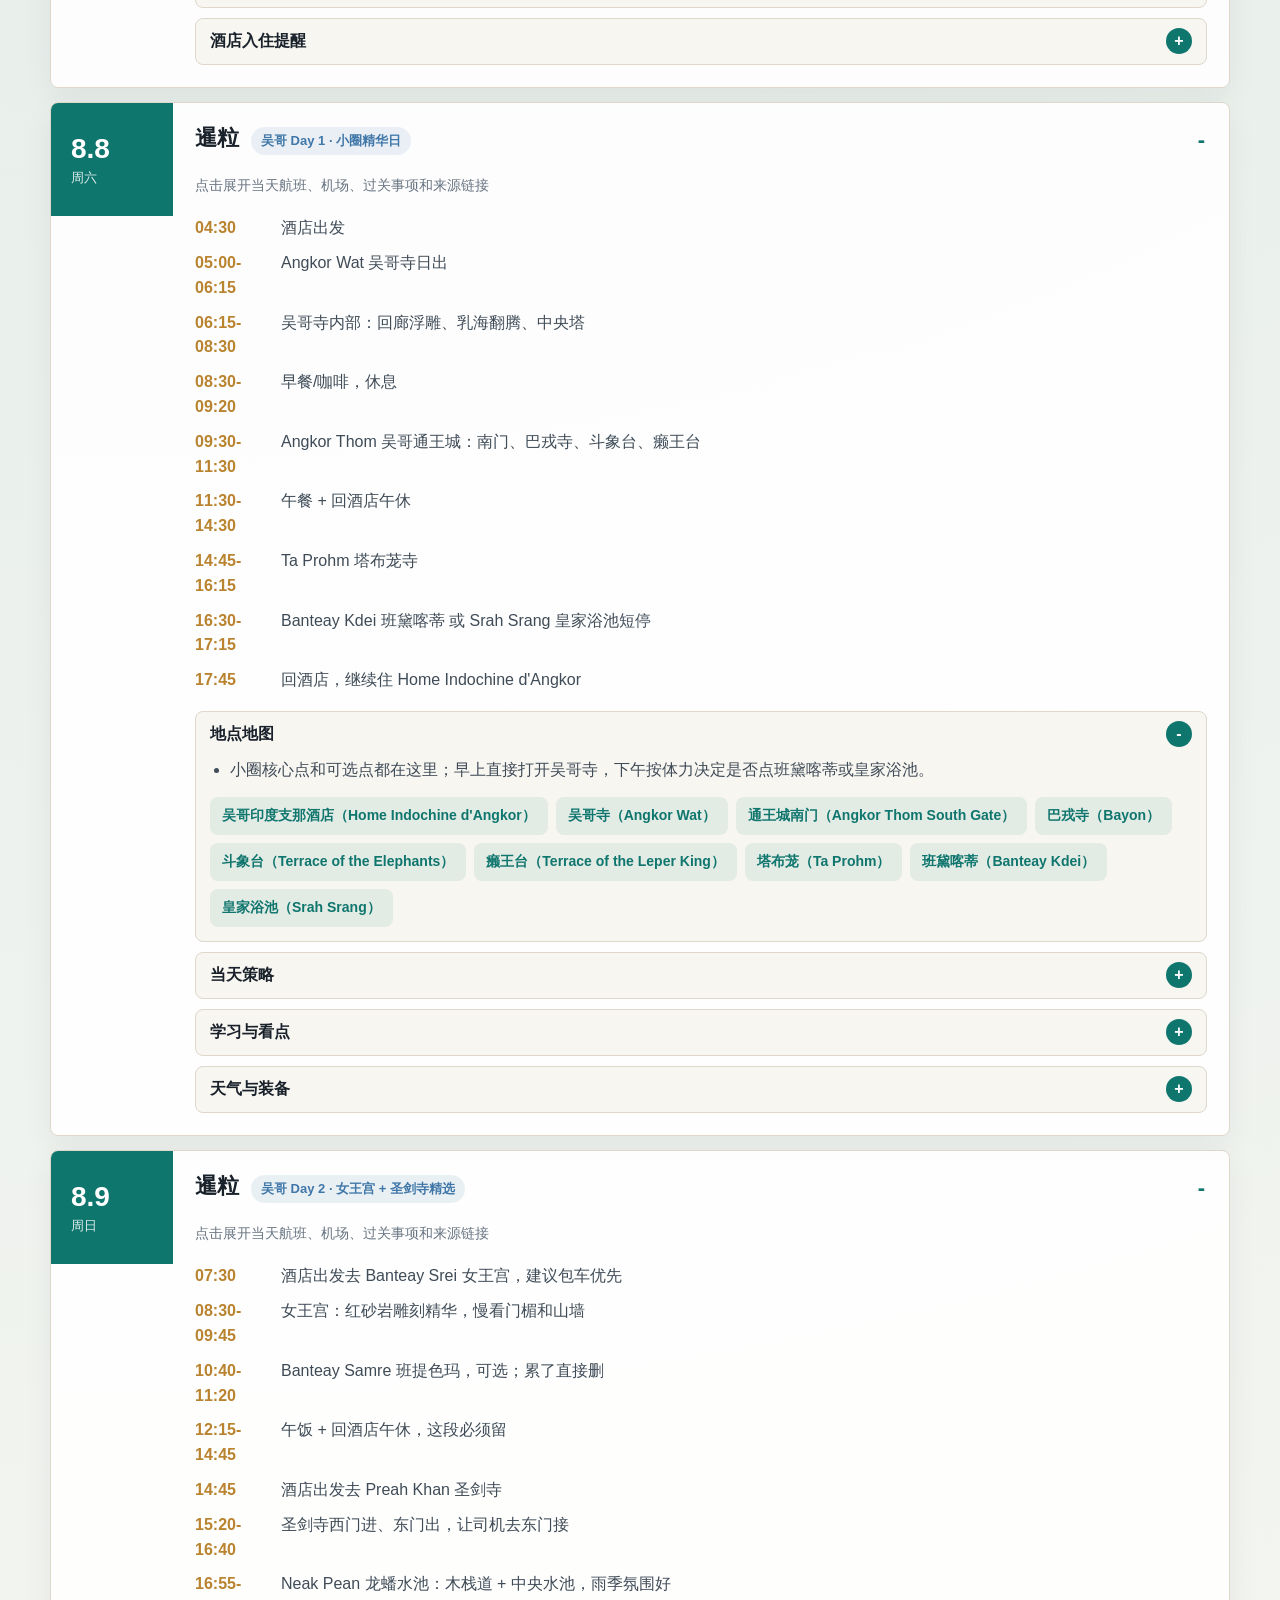
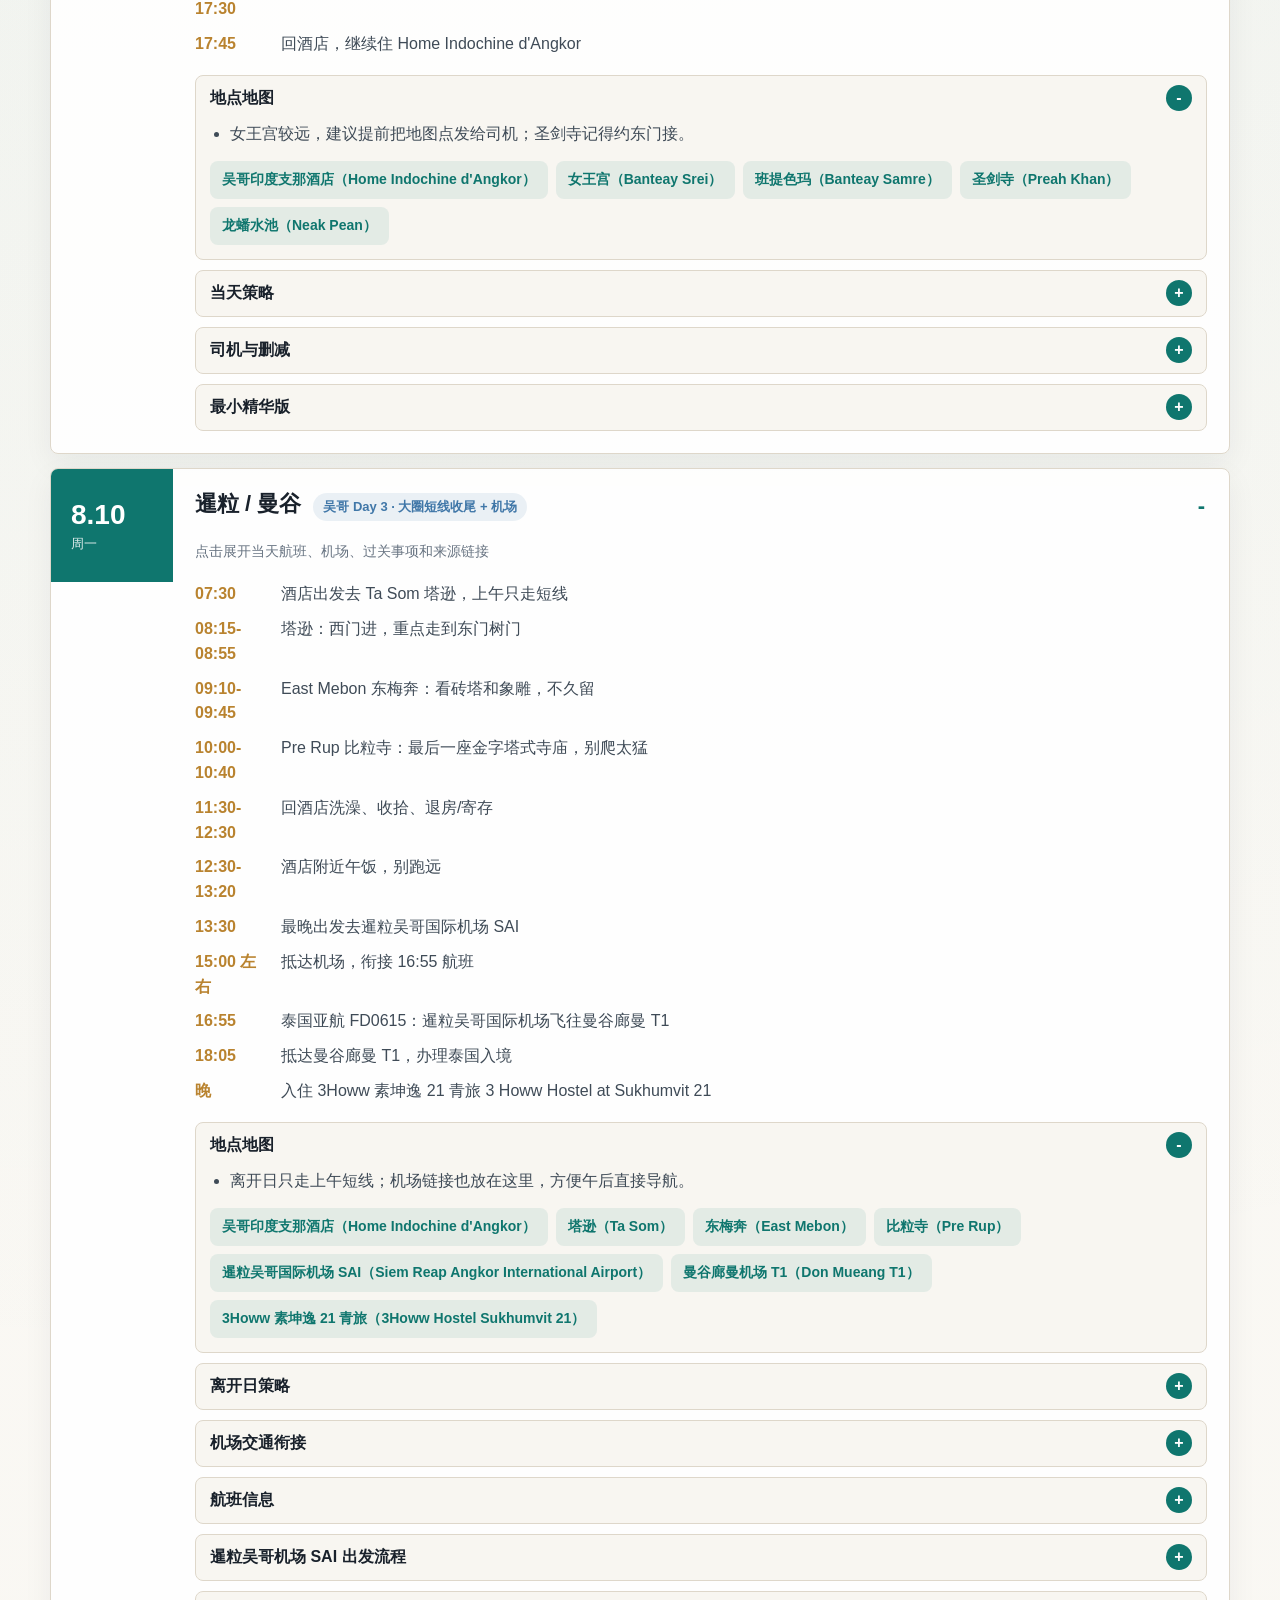
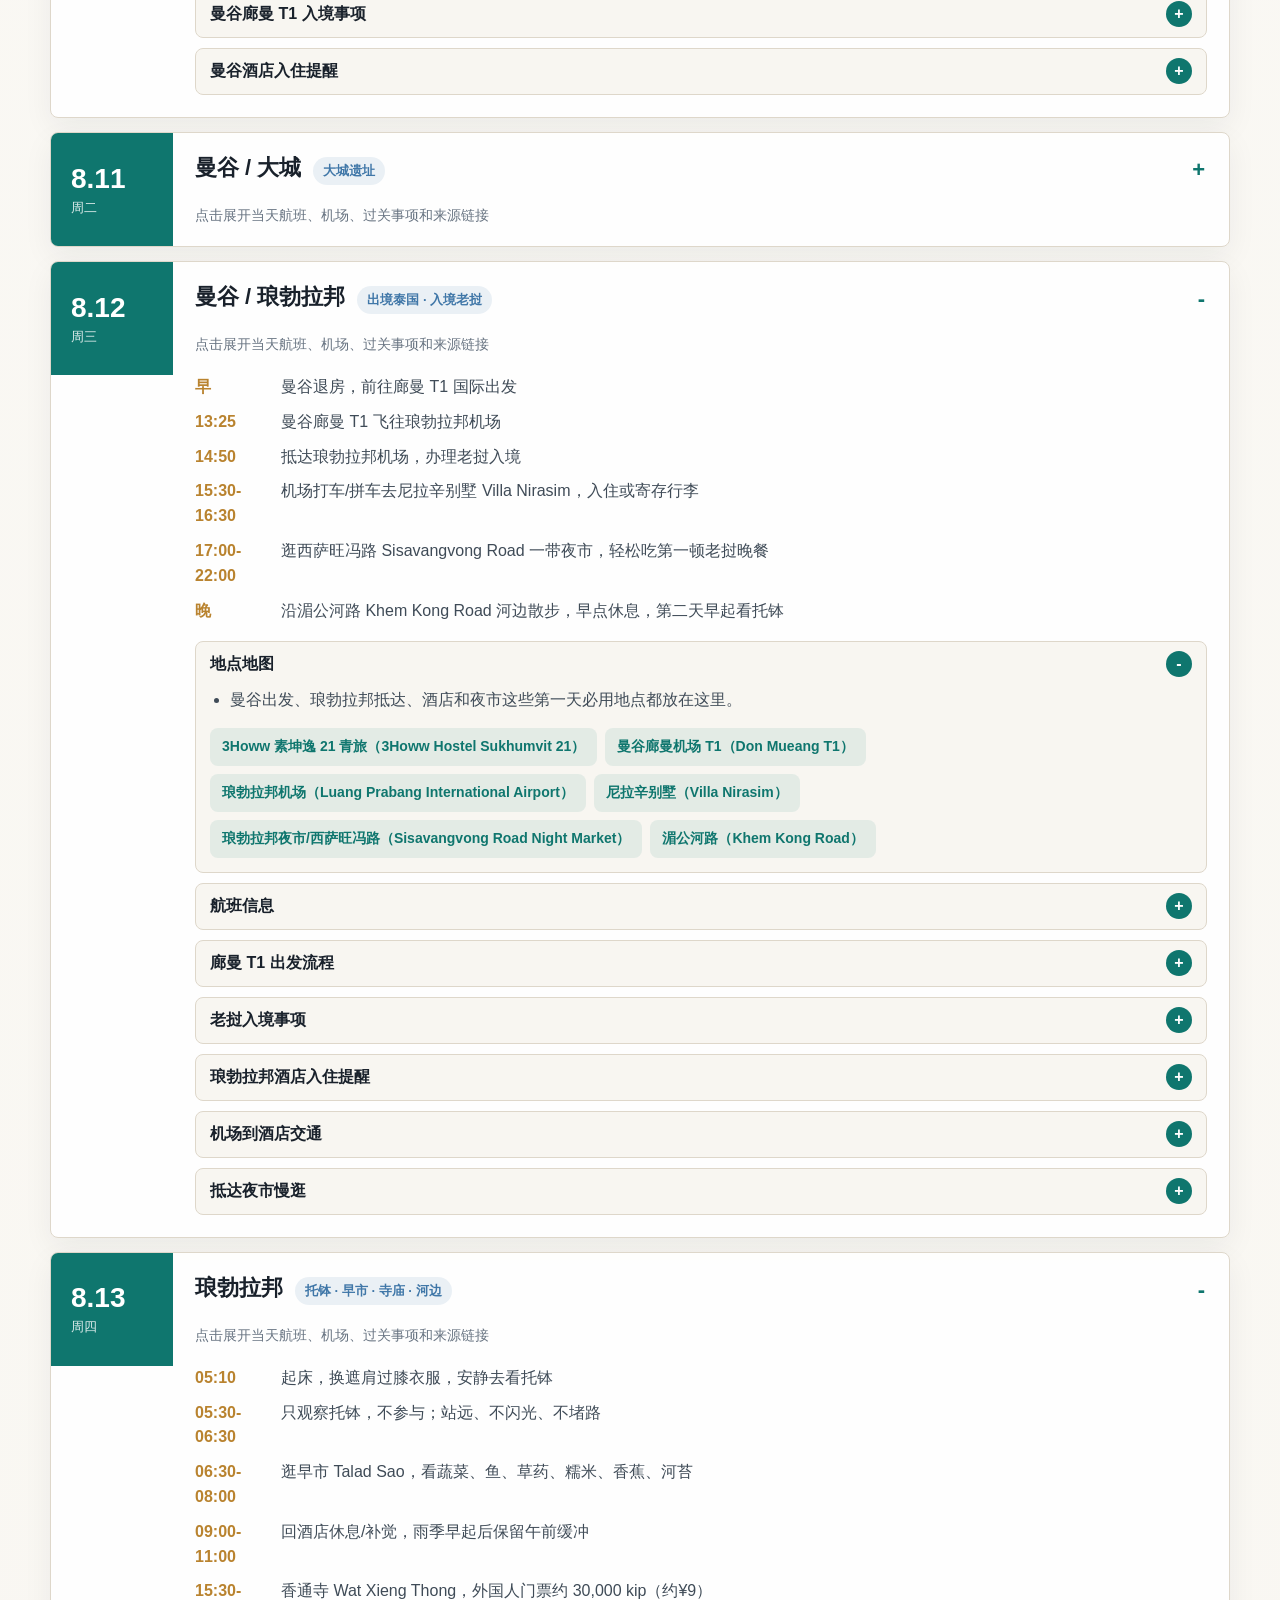
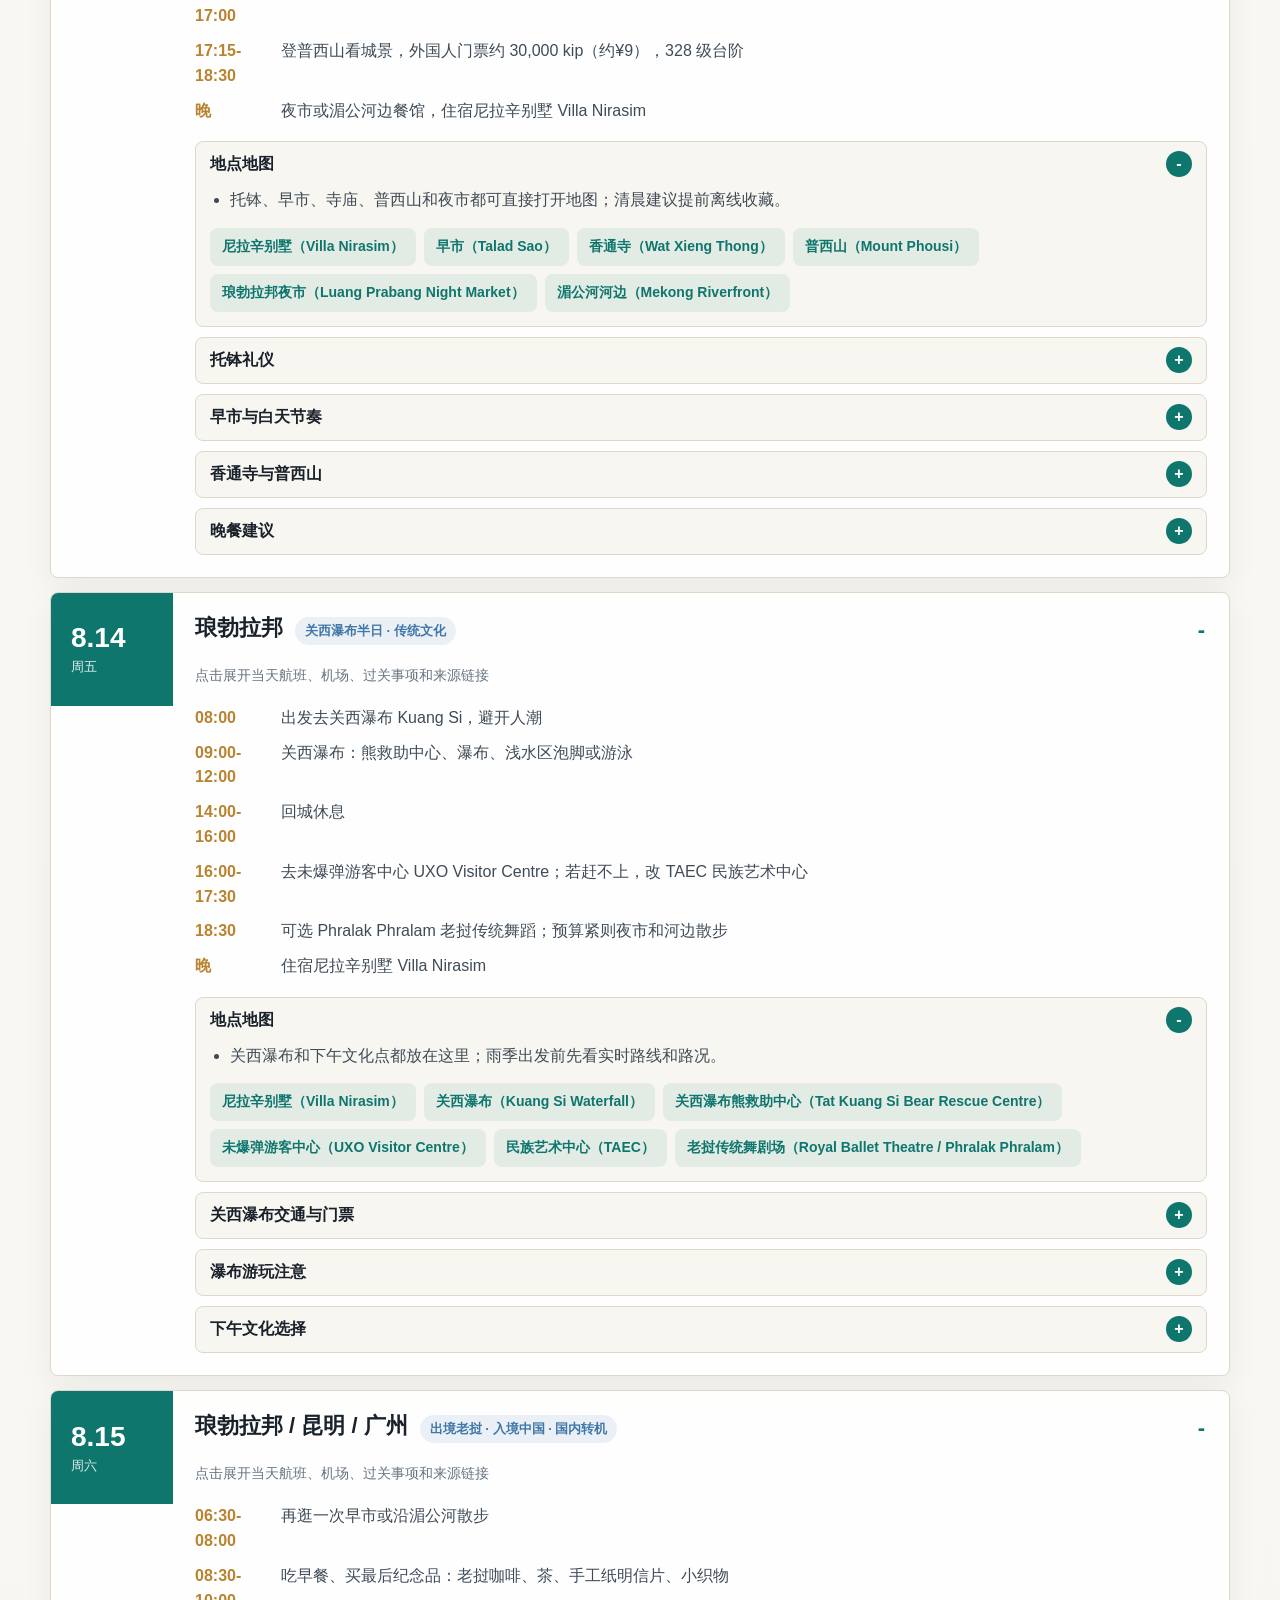
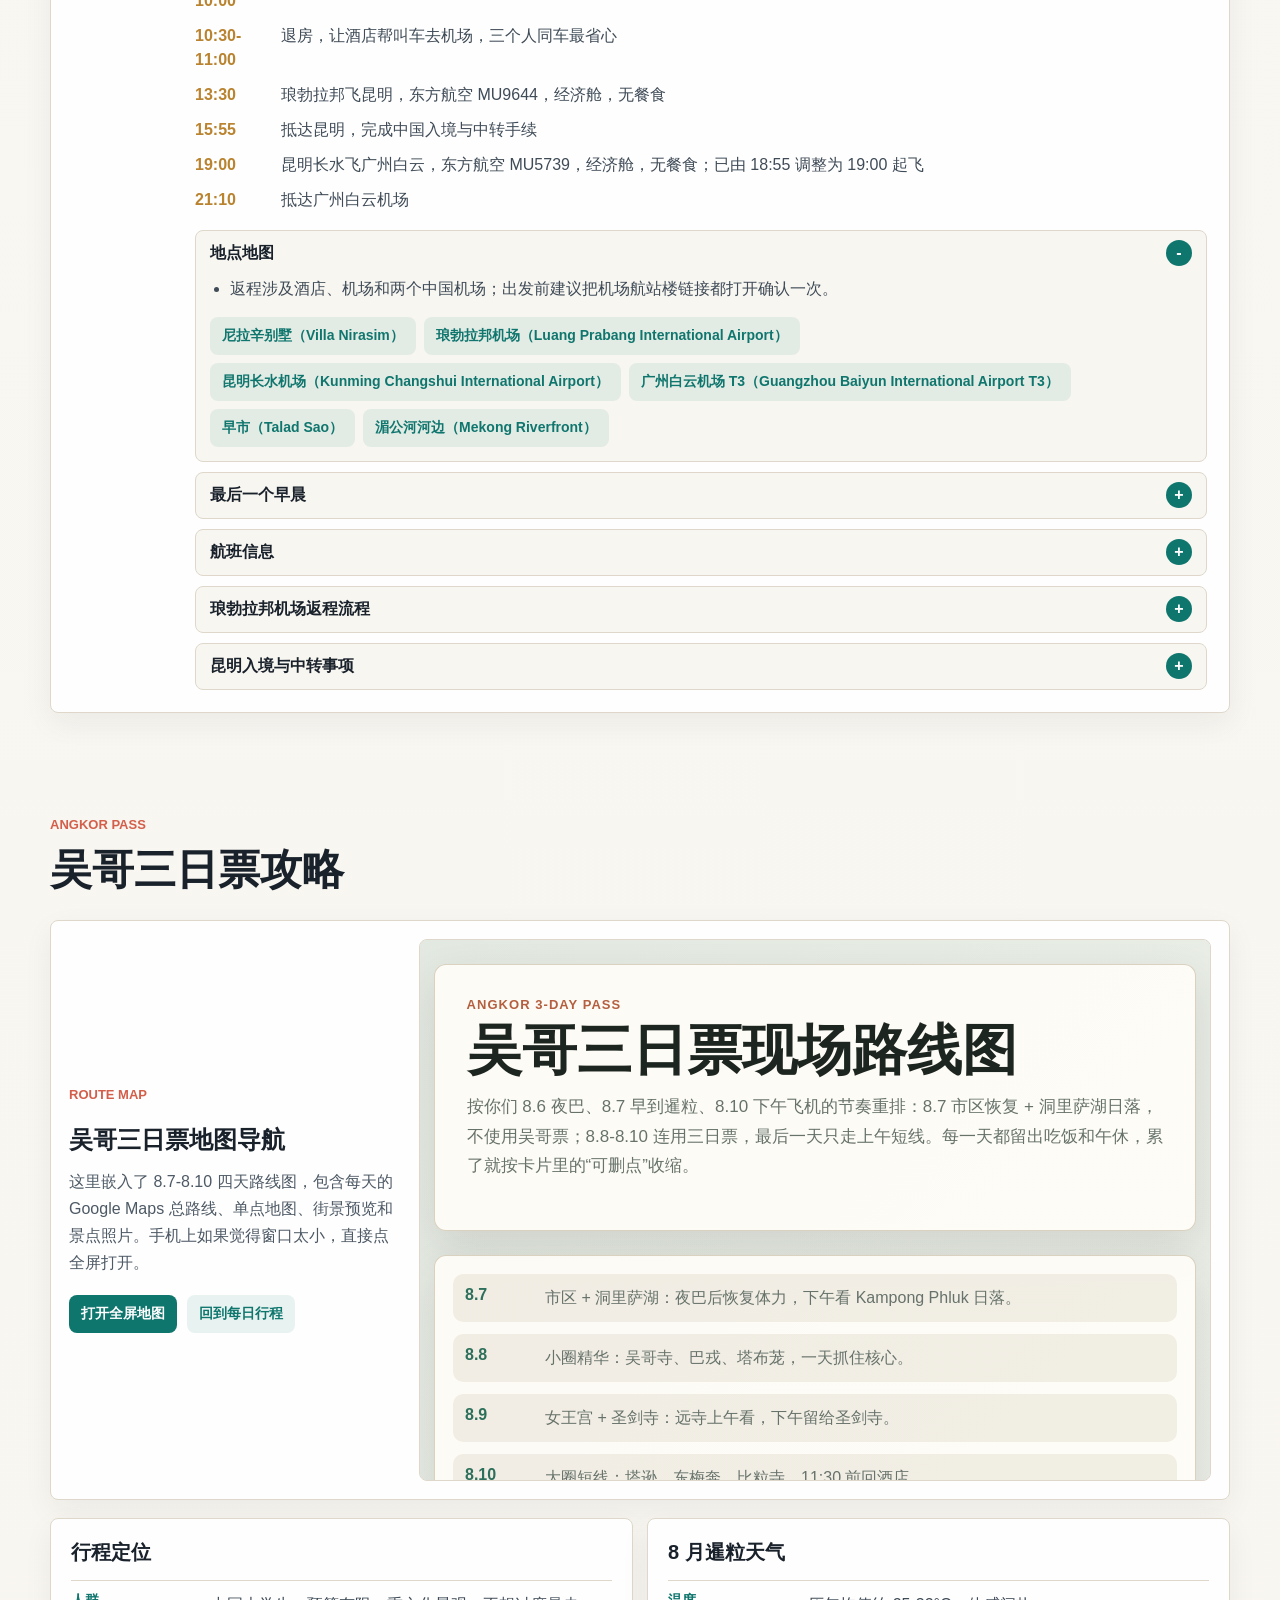
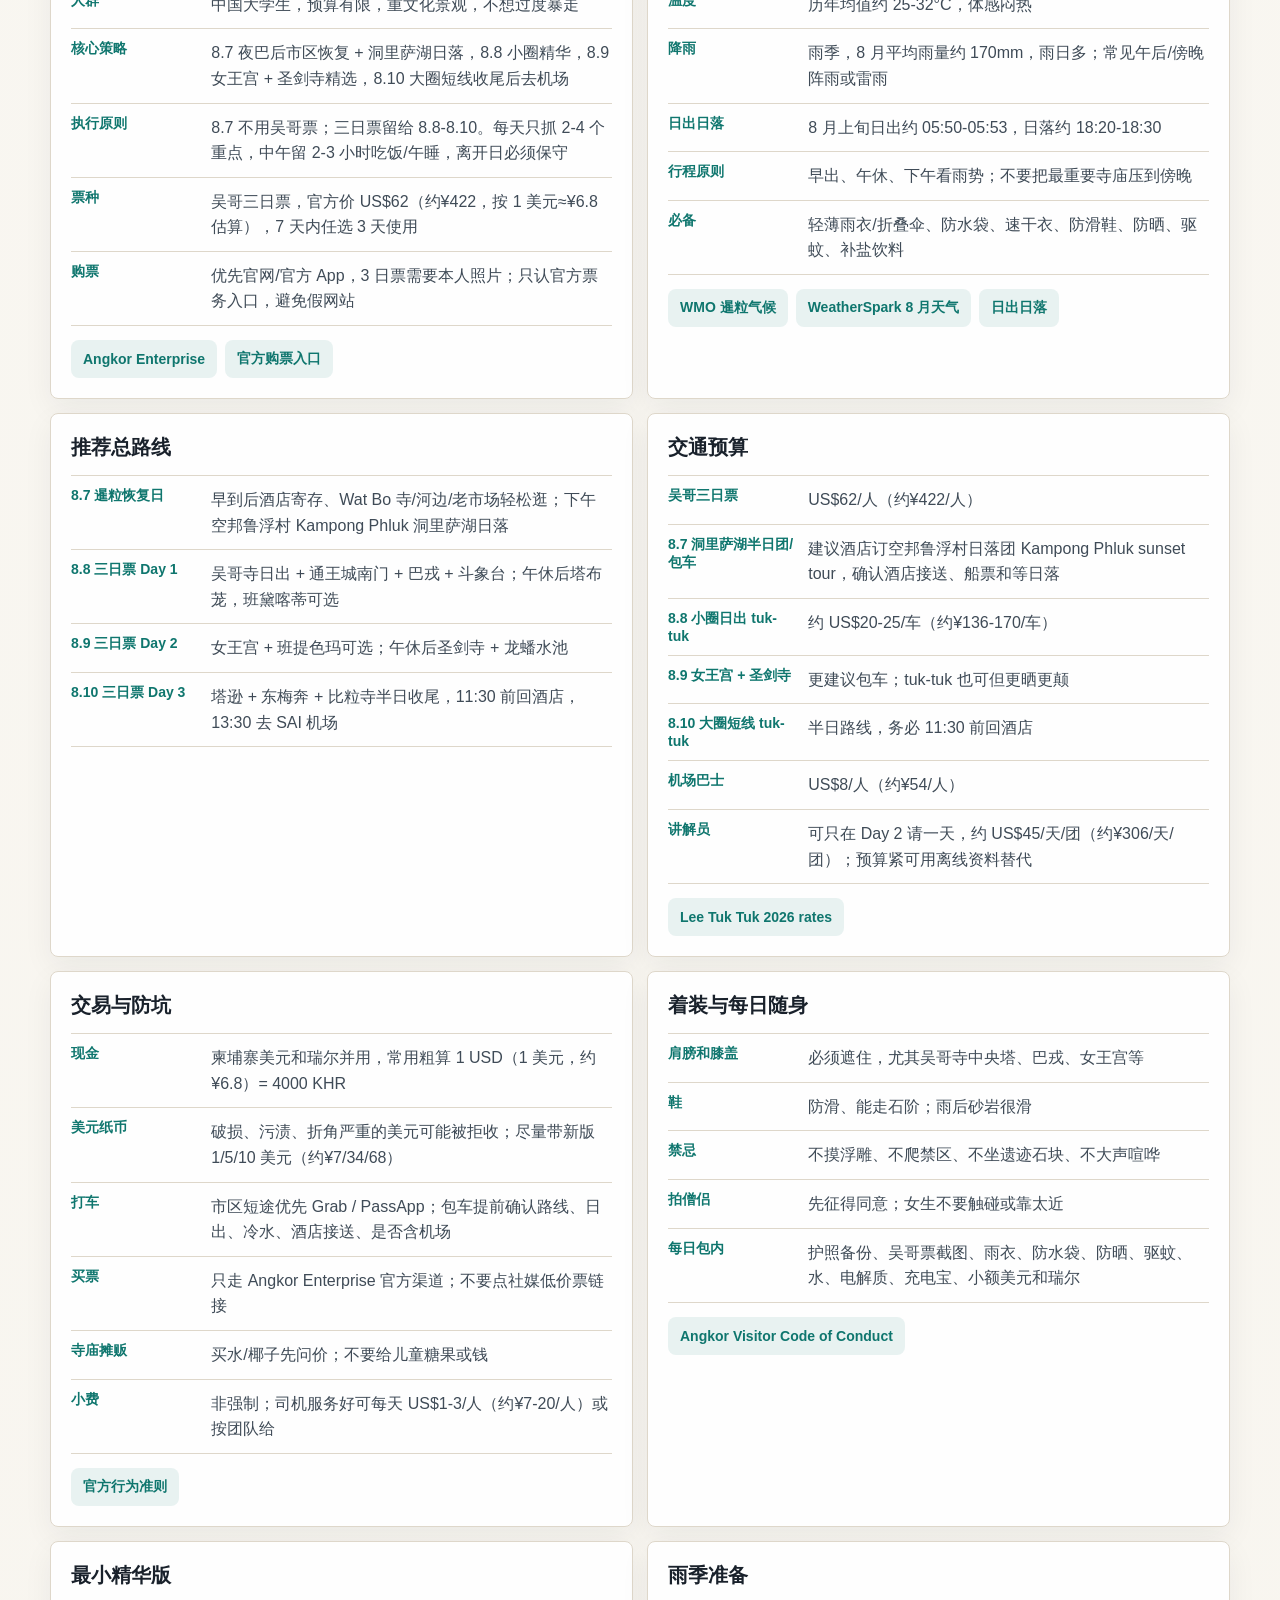
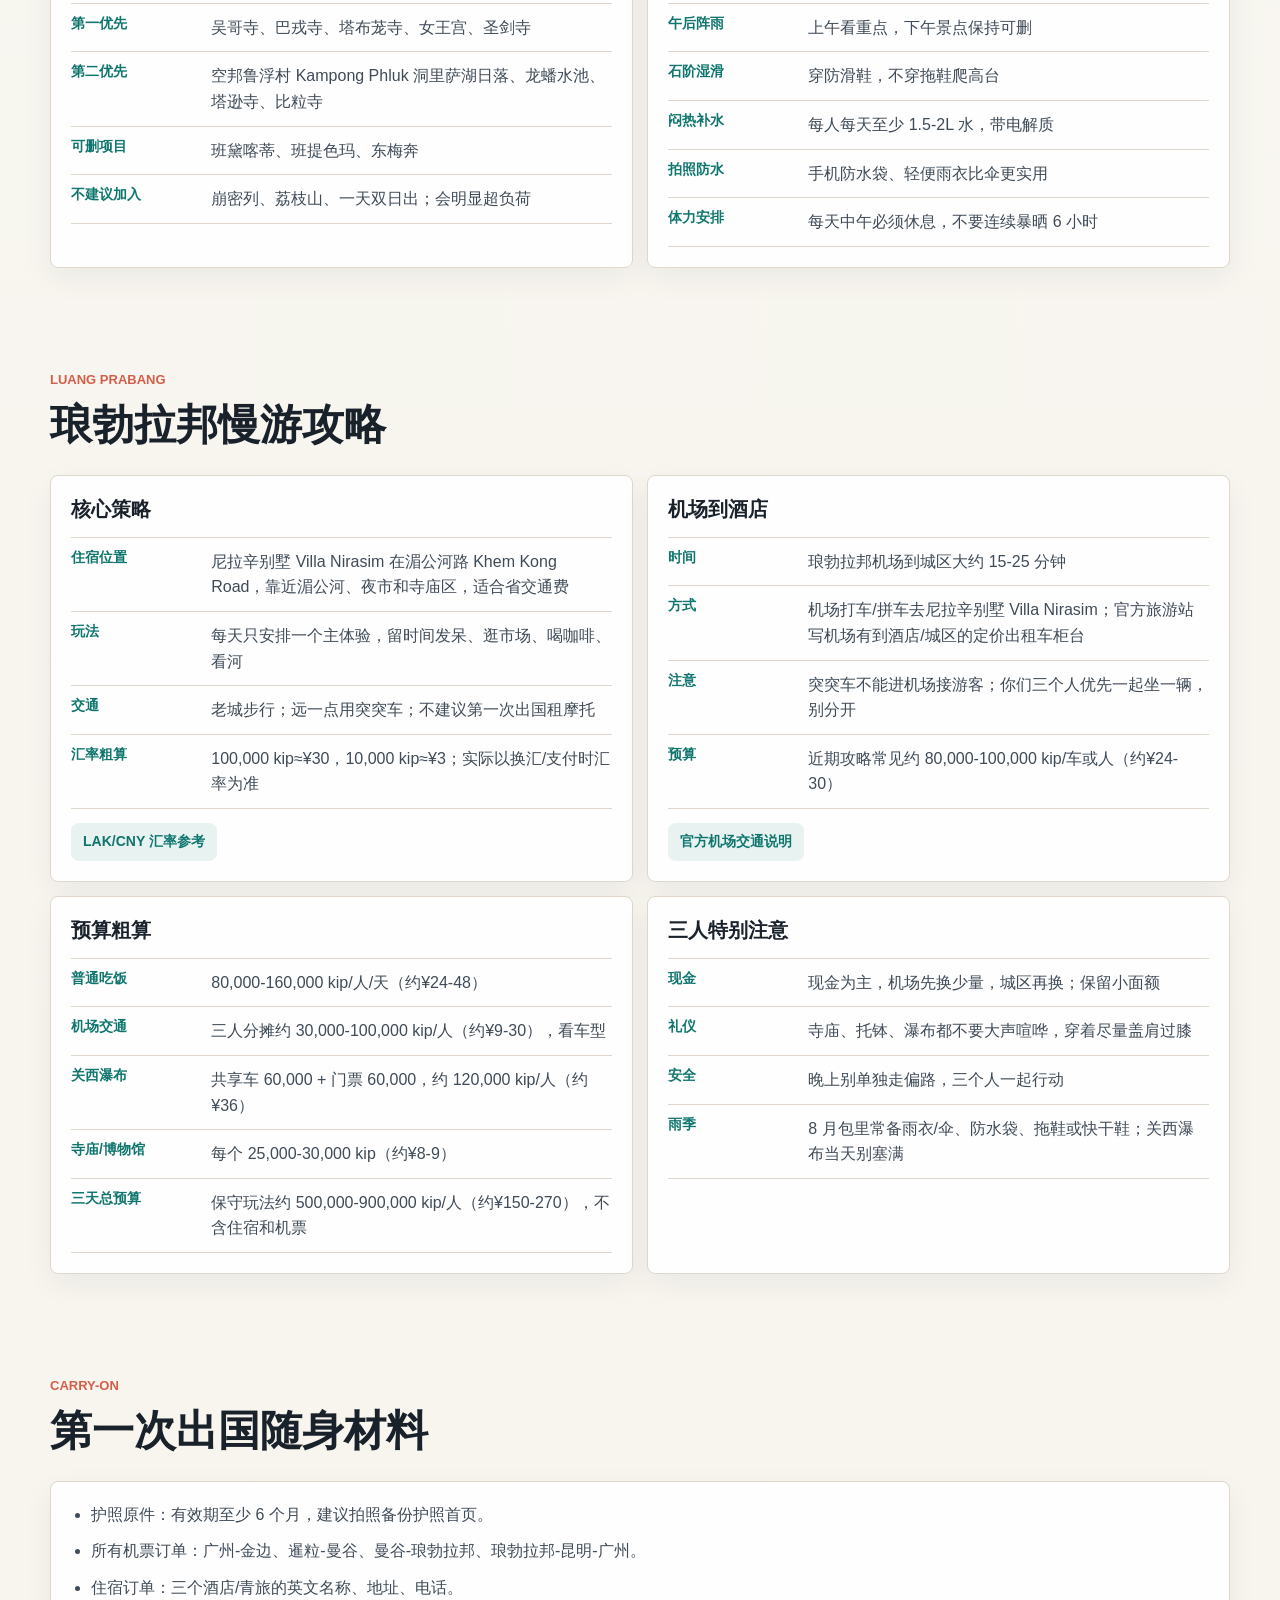
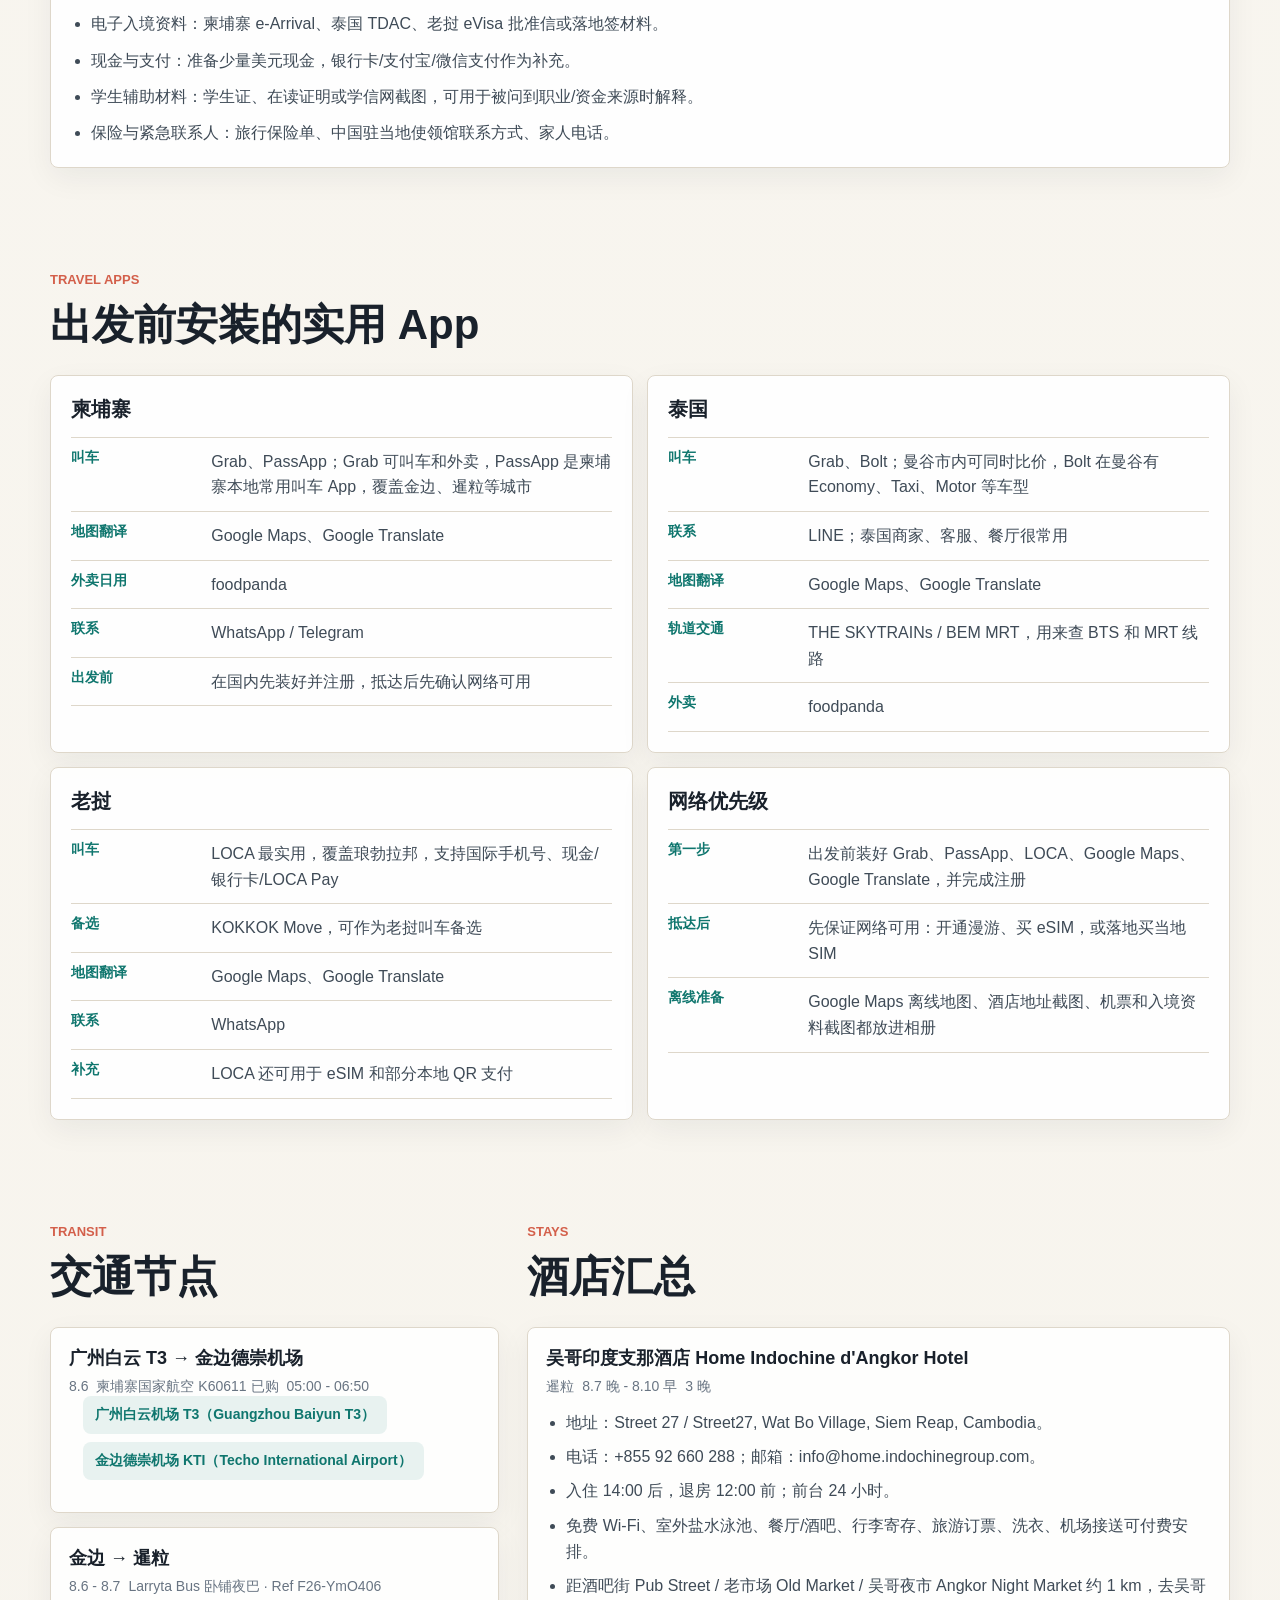
==== commit d71c9477: "Move itinerary section to top" ====
--- a/index.html
+++ b/index.html
@@ -62,6 +62,14 @@
         </p>
       </section>
 
+      <section class="section" id="timeline">
+        <div class="section-heading">
+          <p class="eyebrow">Expandable Plan</p>
+          <h2>每日行程与逐层指引</h2>
+        </div>
+        <div class="timeline" id="timelineList"></div>
+      </section>
+
       <section class="section" id="angkor">
         <div class="section-heading">
           <p class="eyebrow">Angkor Pass</p>
@@ -96,14 +104,6 @@
           <h2>琅勃拉邦慢游攻略</h2>
         </div>
         <div class="guide-grid" id="luangPrabangGuide"></div>
-      </section>
-
-      <section class="section" id="timeline">
-        <div class="section-heading">
-          <p class="eyebrow">Expandable Plan</p>
-          <h2>每日行程与逐层指引</h2>
-        </div>
-        <div class="timeline" id="timelineList"></div>
       </section>
 
       <section class="section" id="materials">
@@ -164,6 +164,6 @@
       </section>
     </main>
 
-    <script src="script.js?v=20260803-zhmaps"></script>
+    <script src="script.js?v=20260803-timeline-top"></script>
   </body>
 </html>
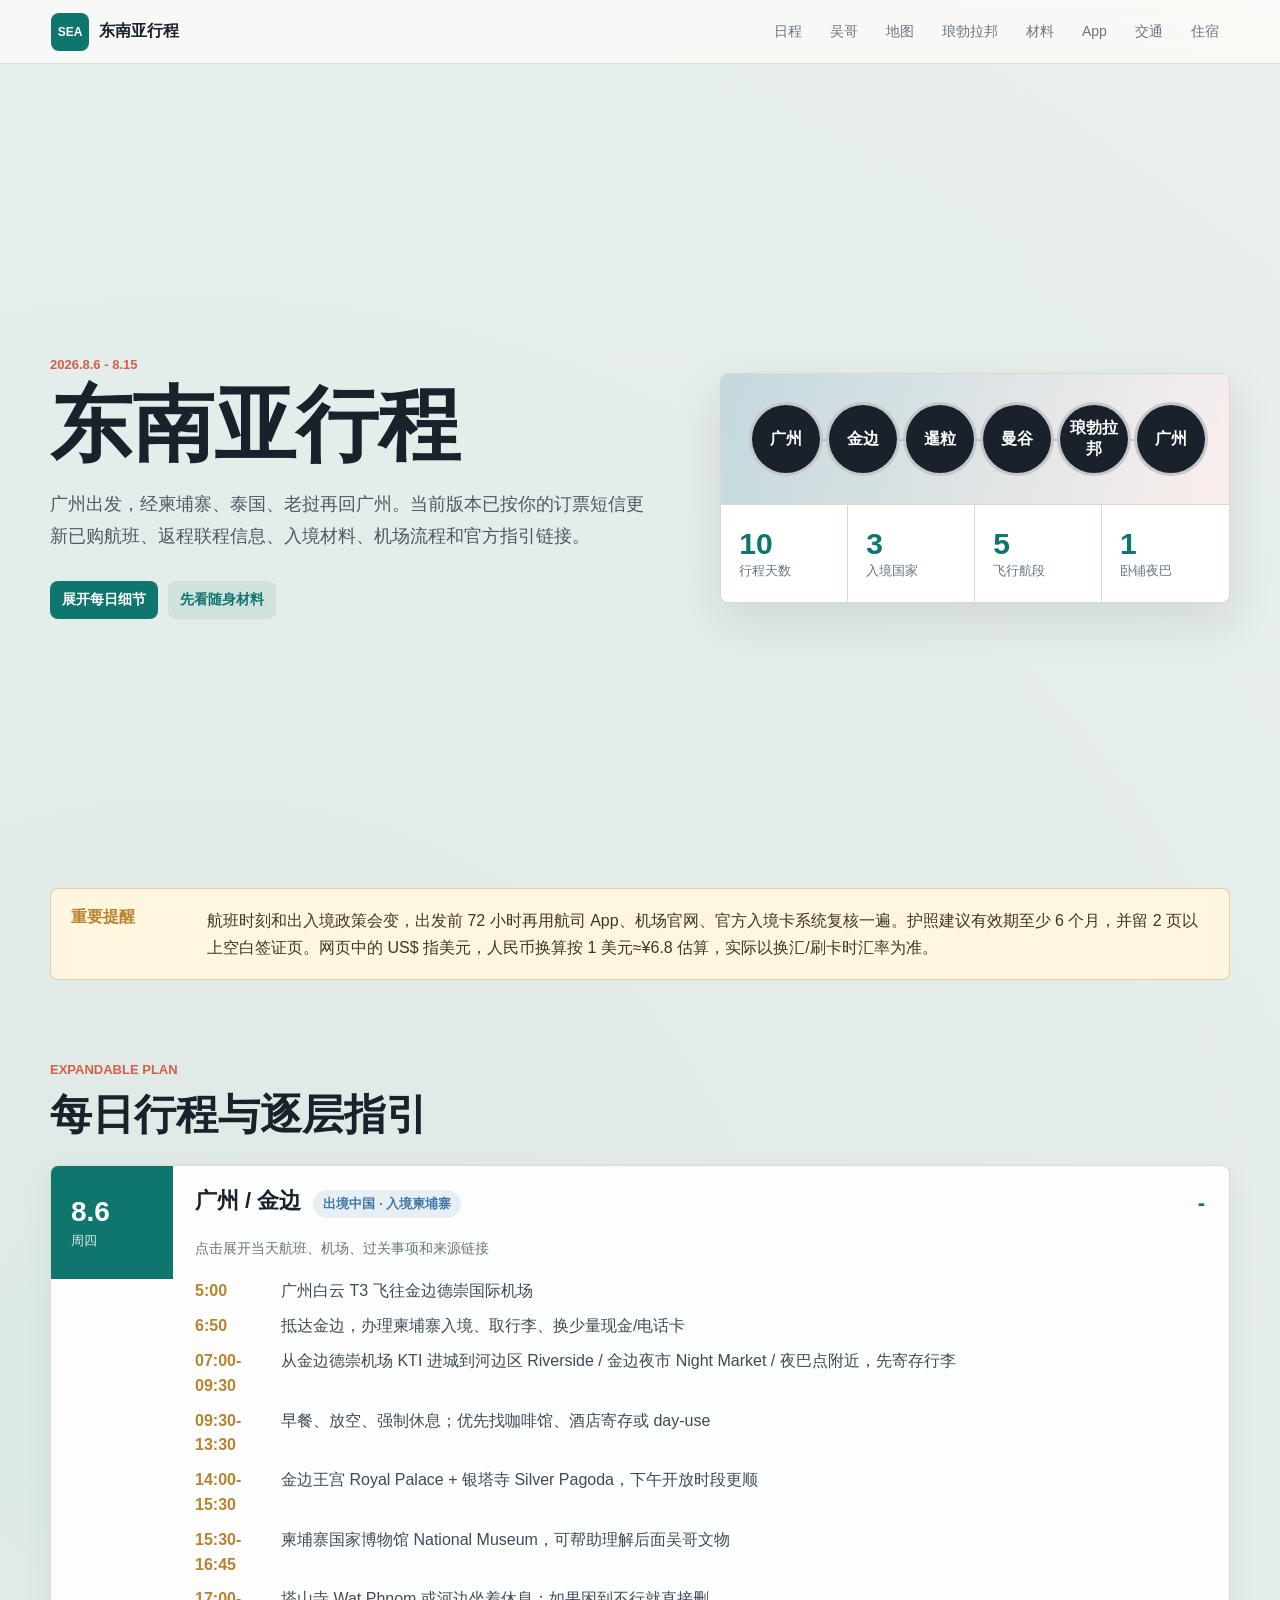
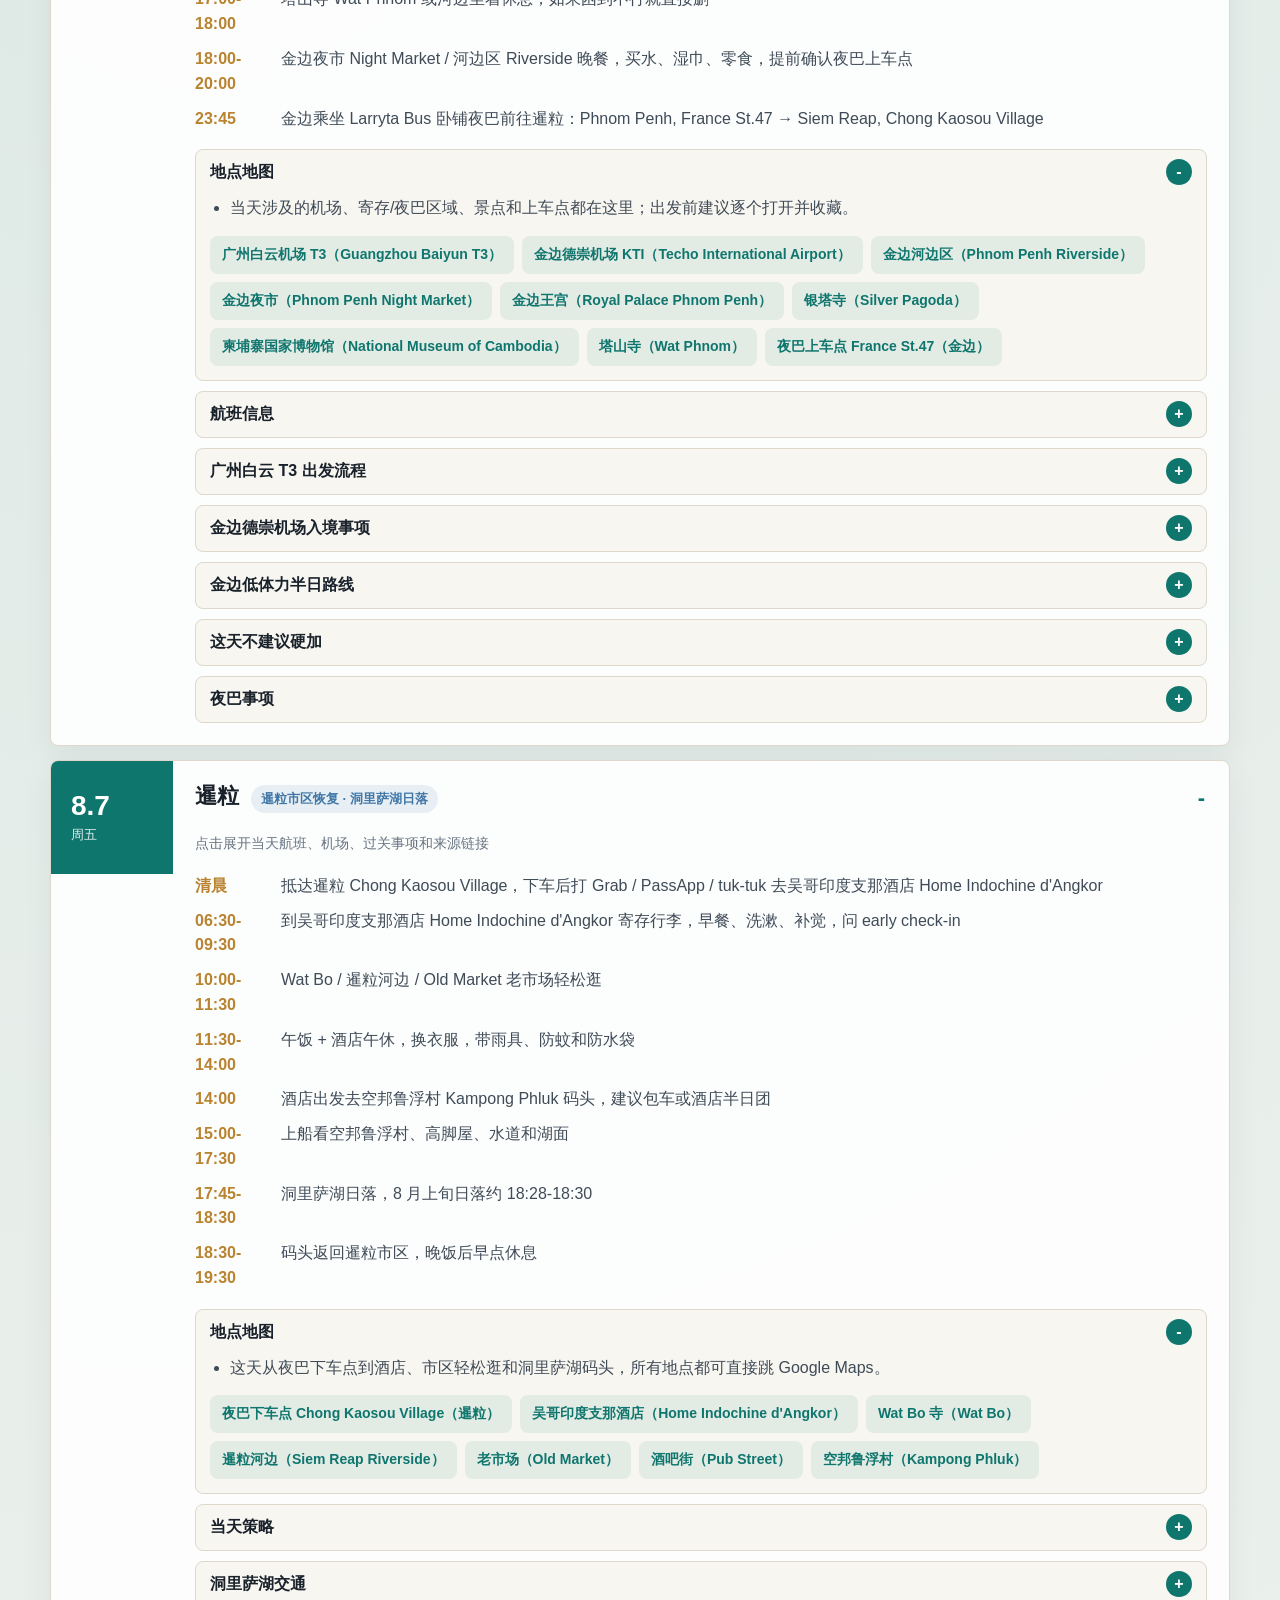
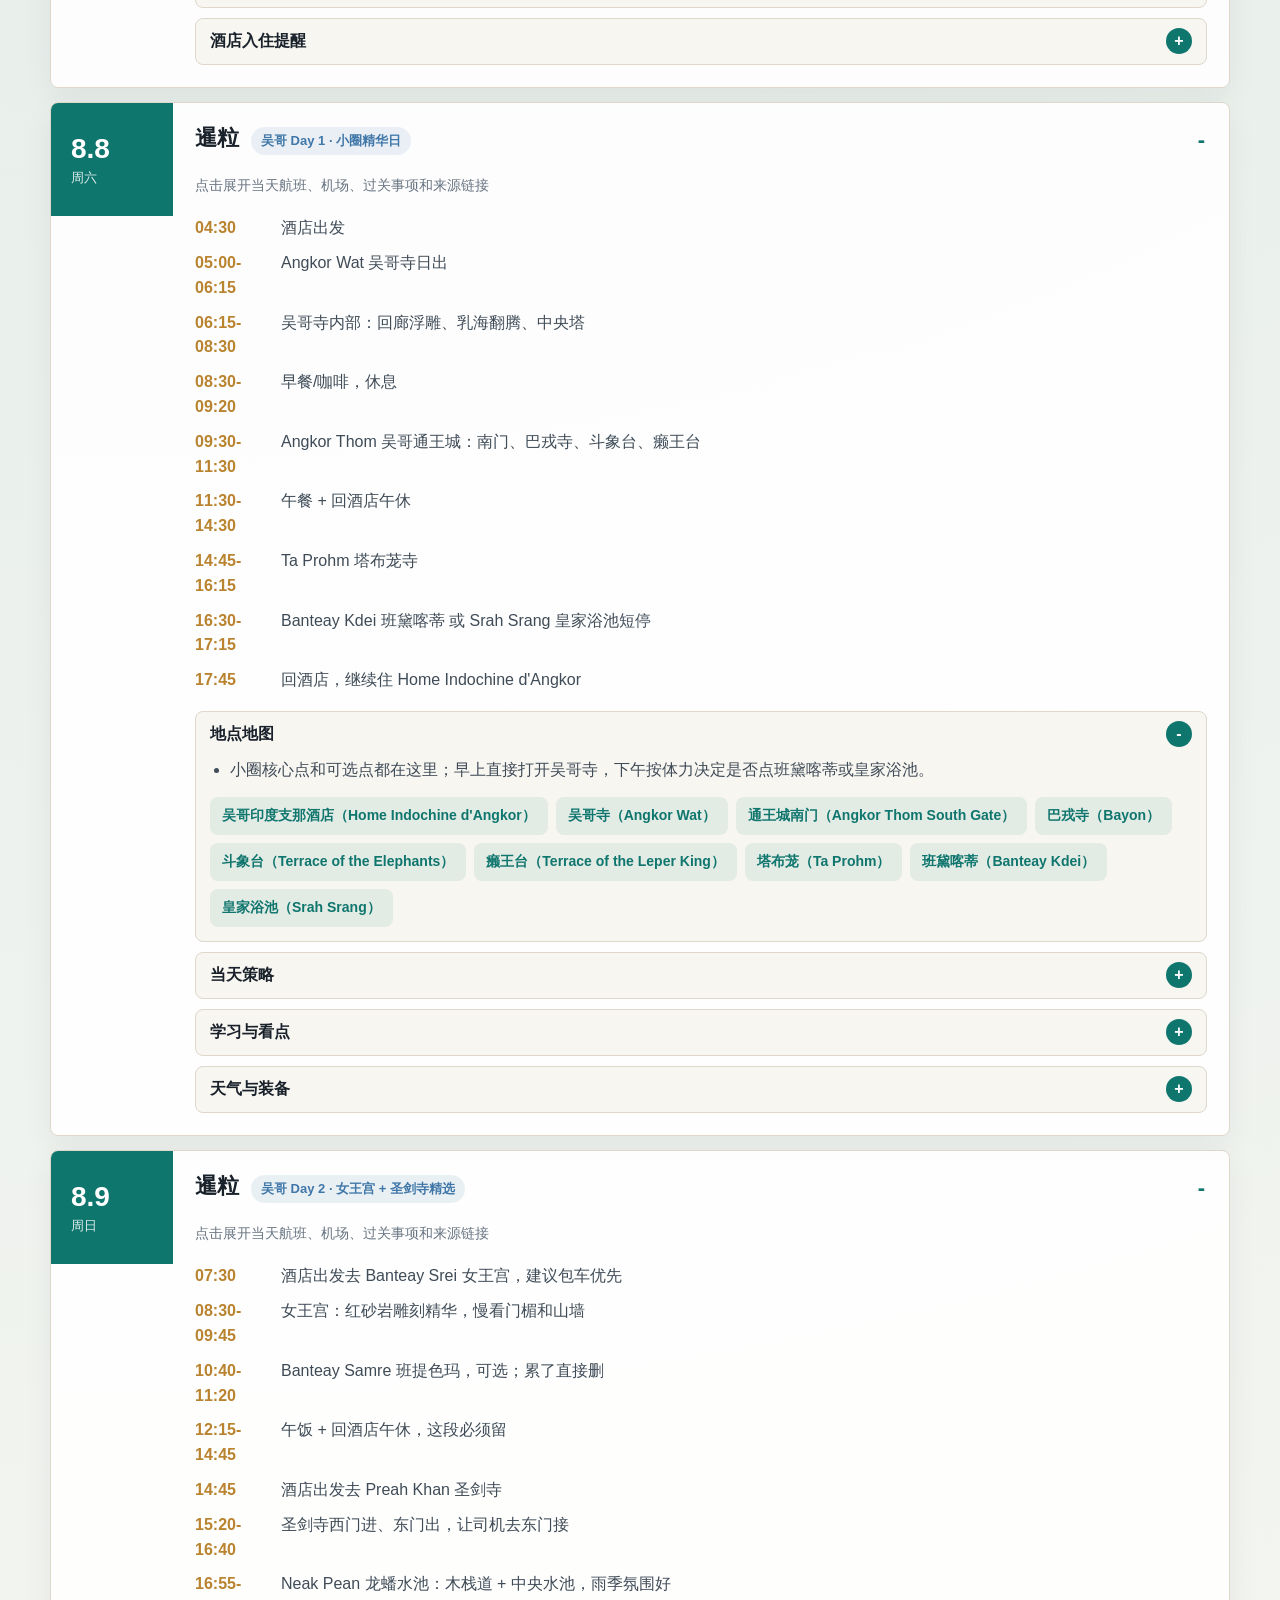
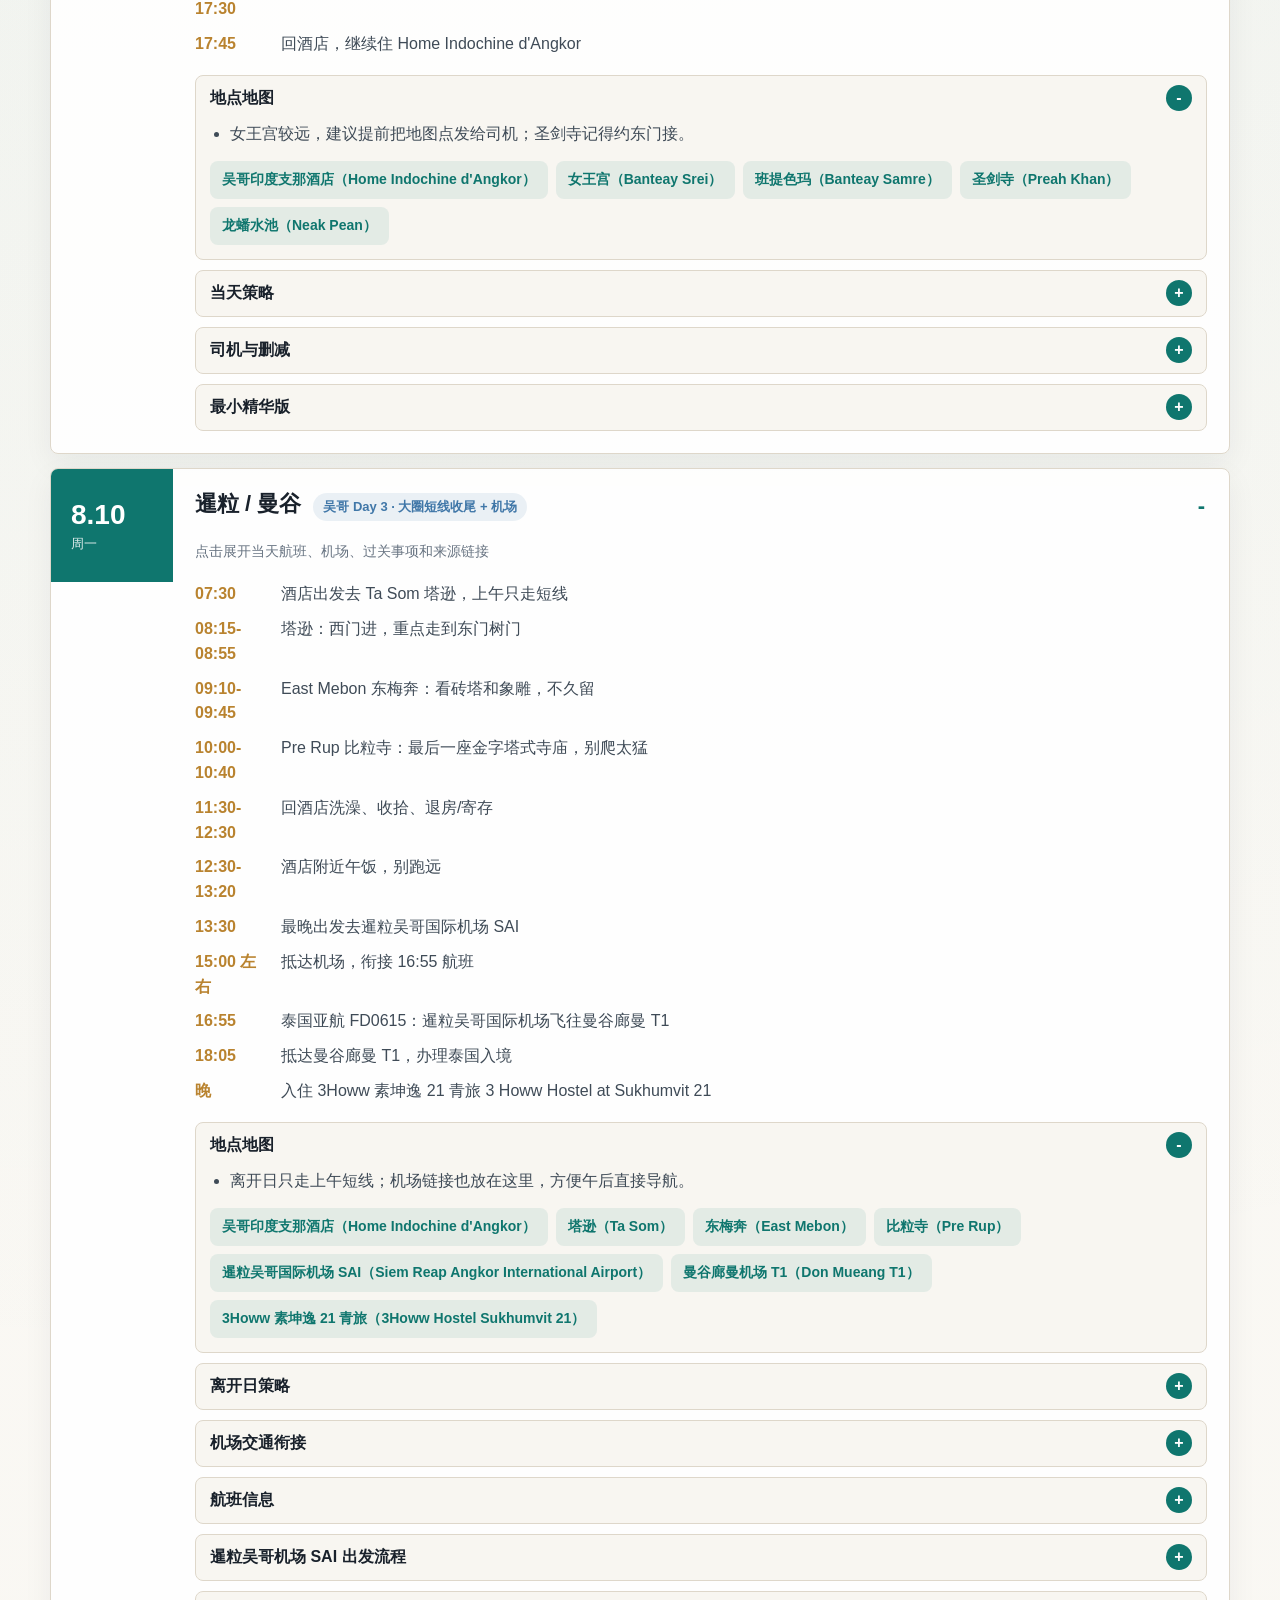
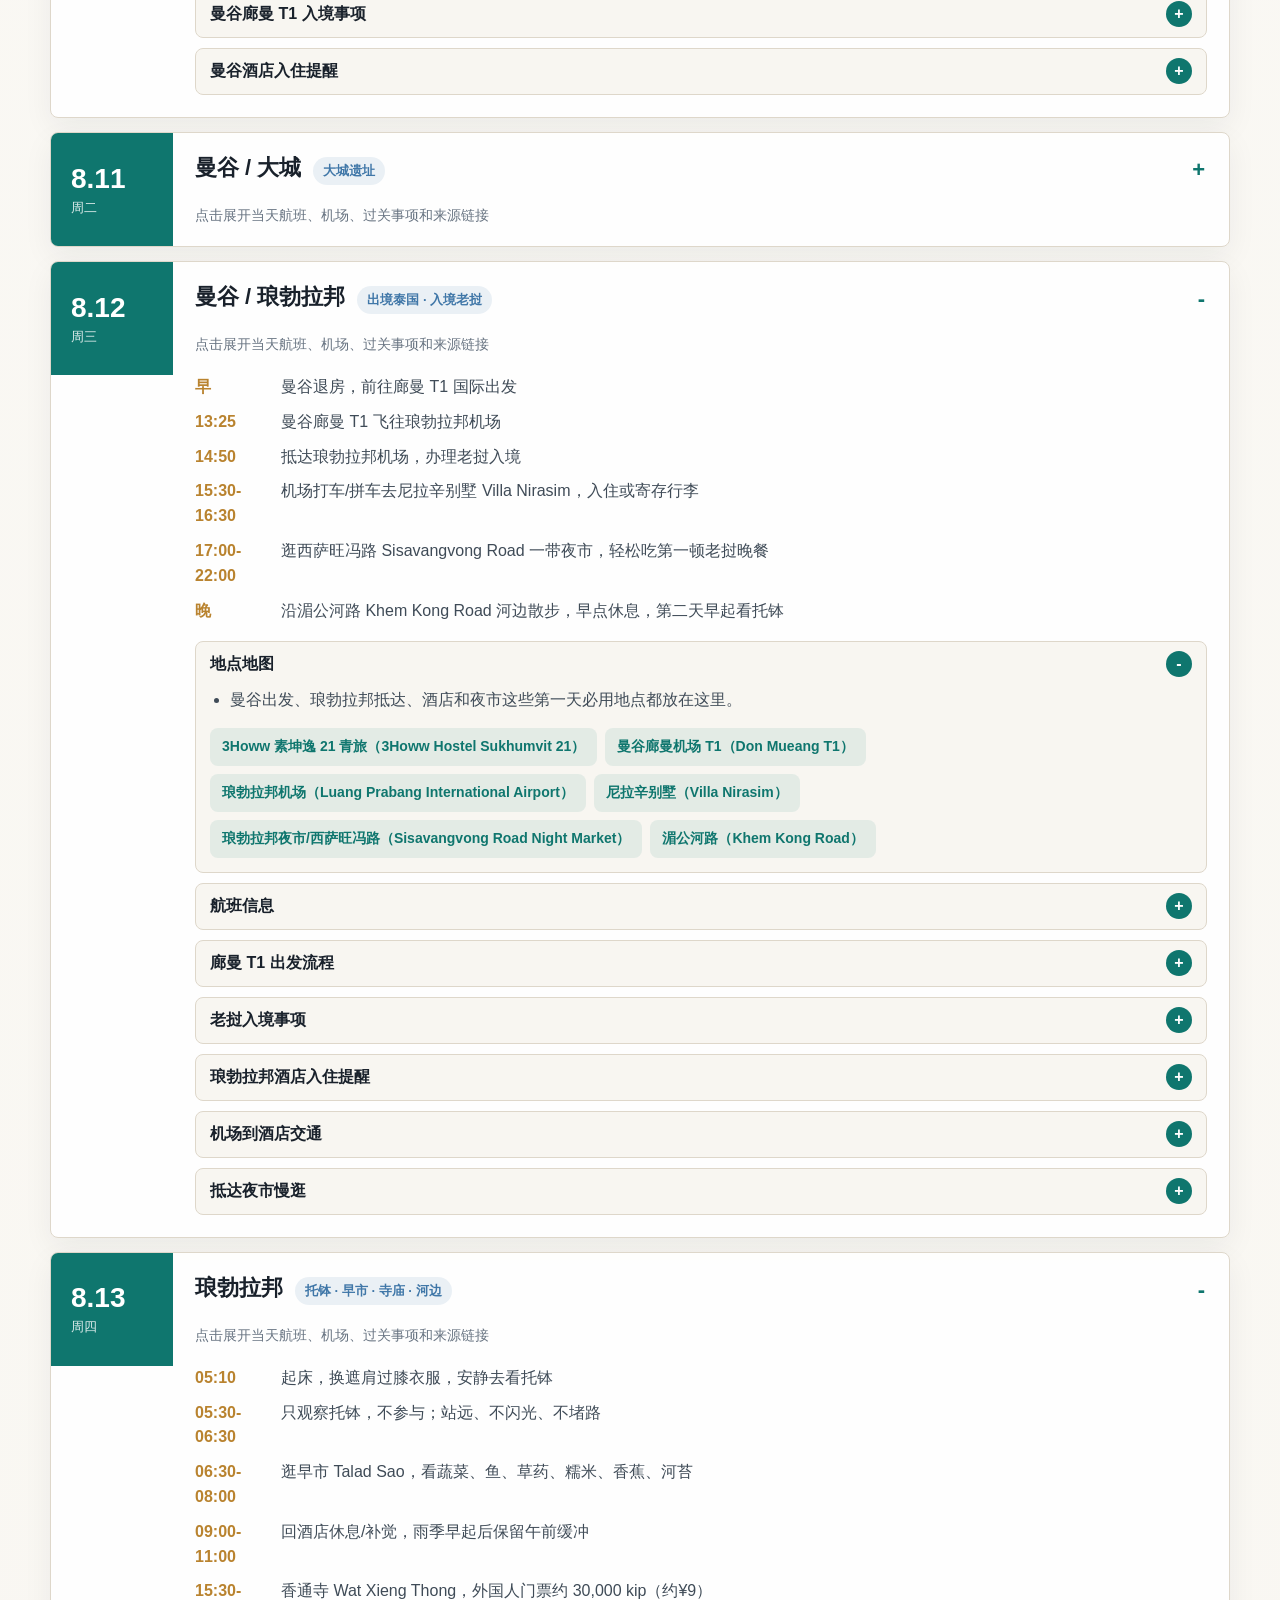
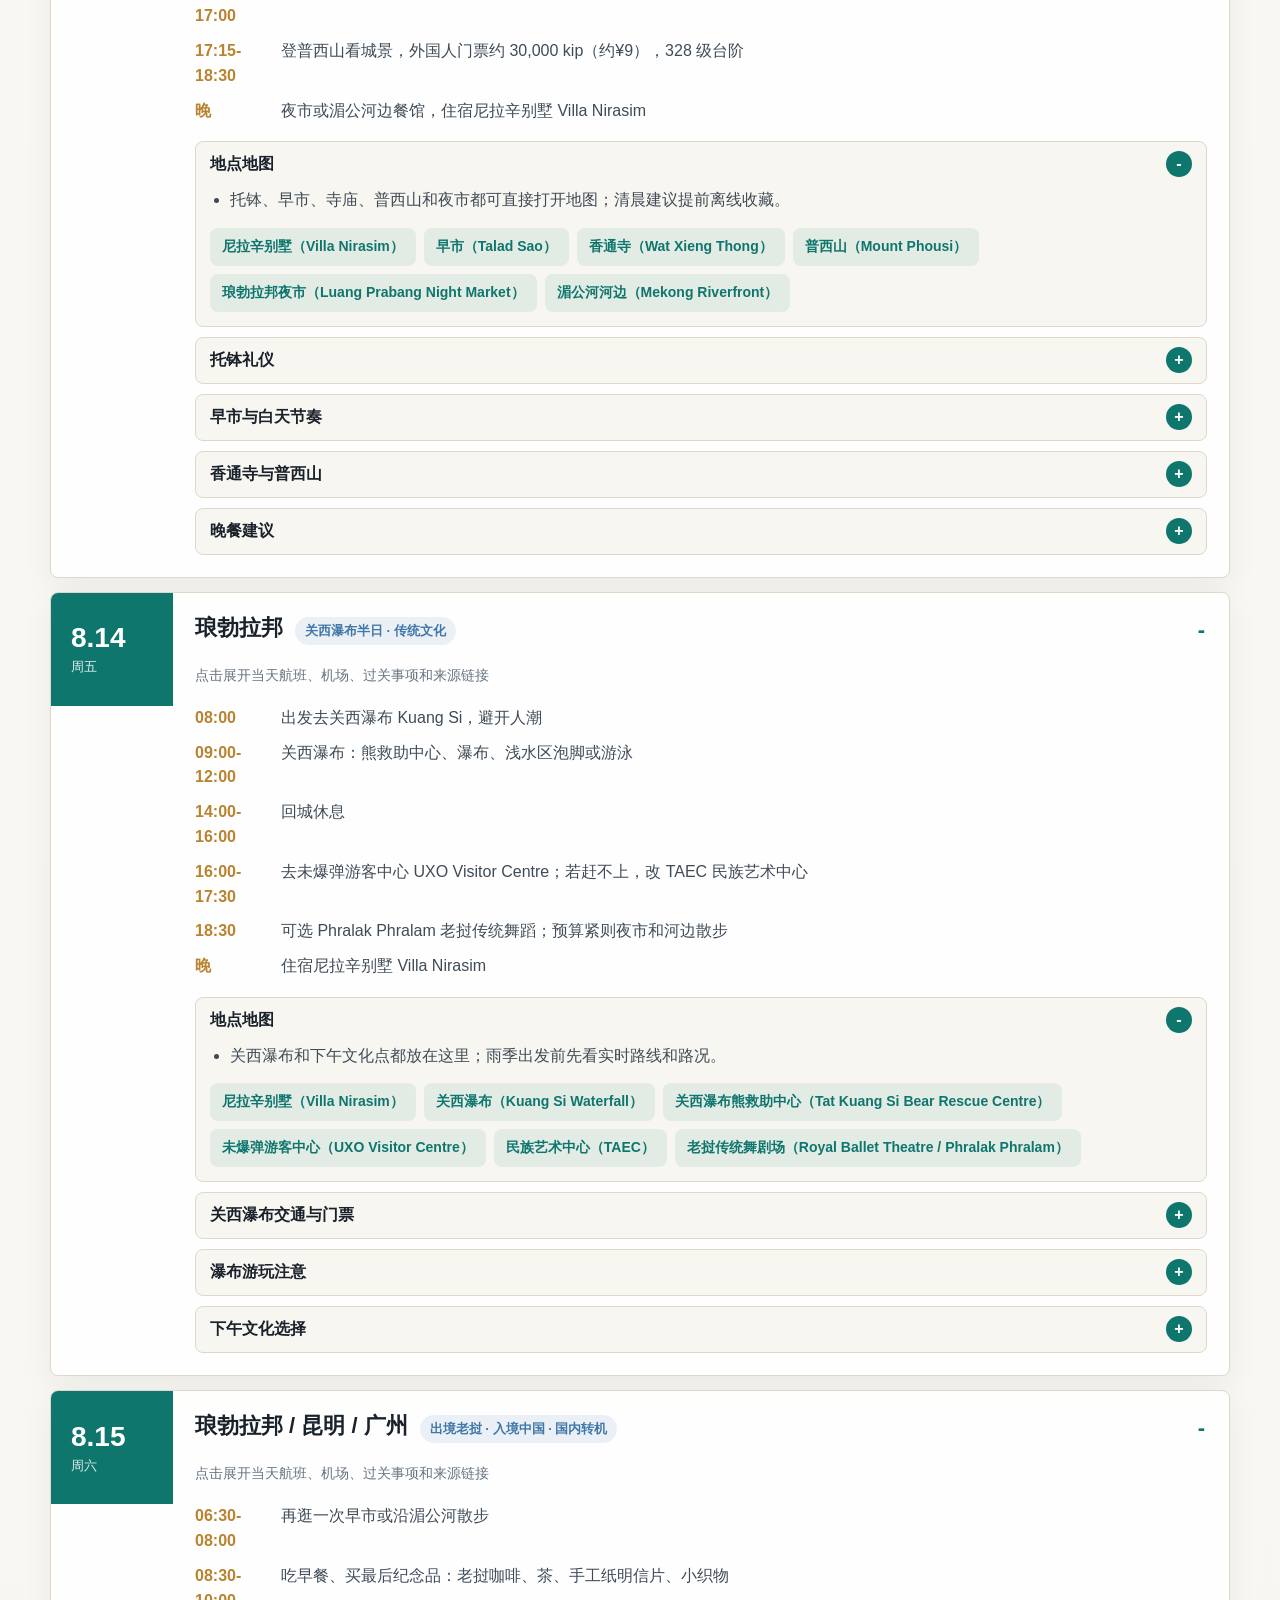
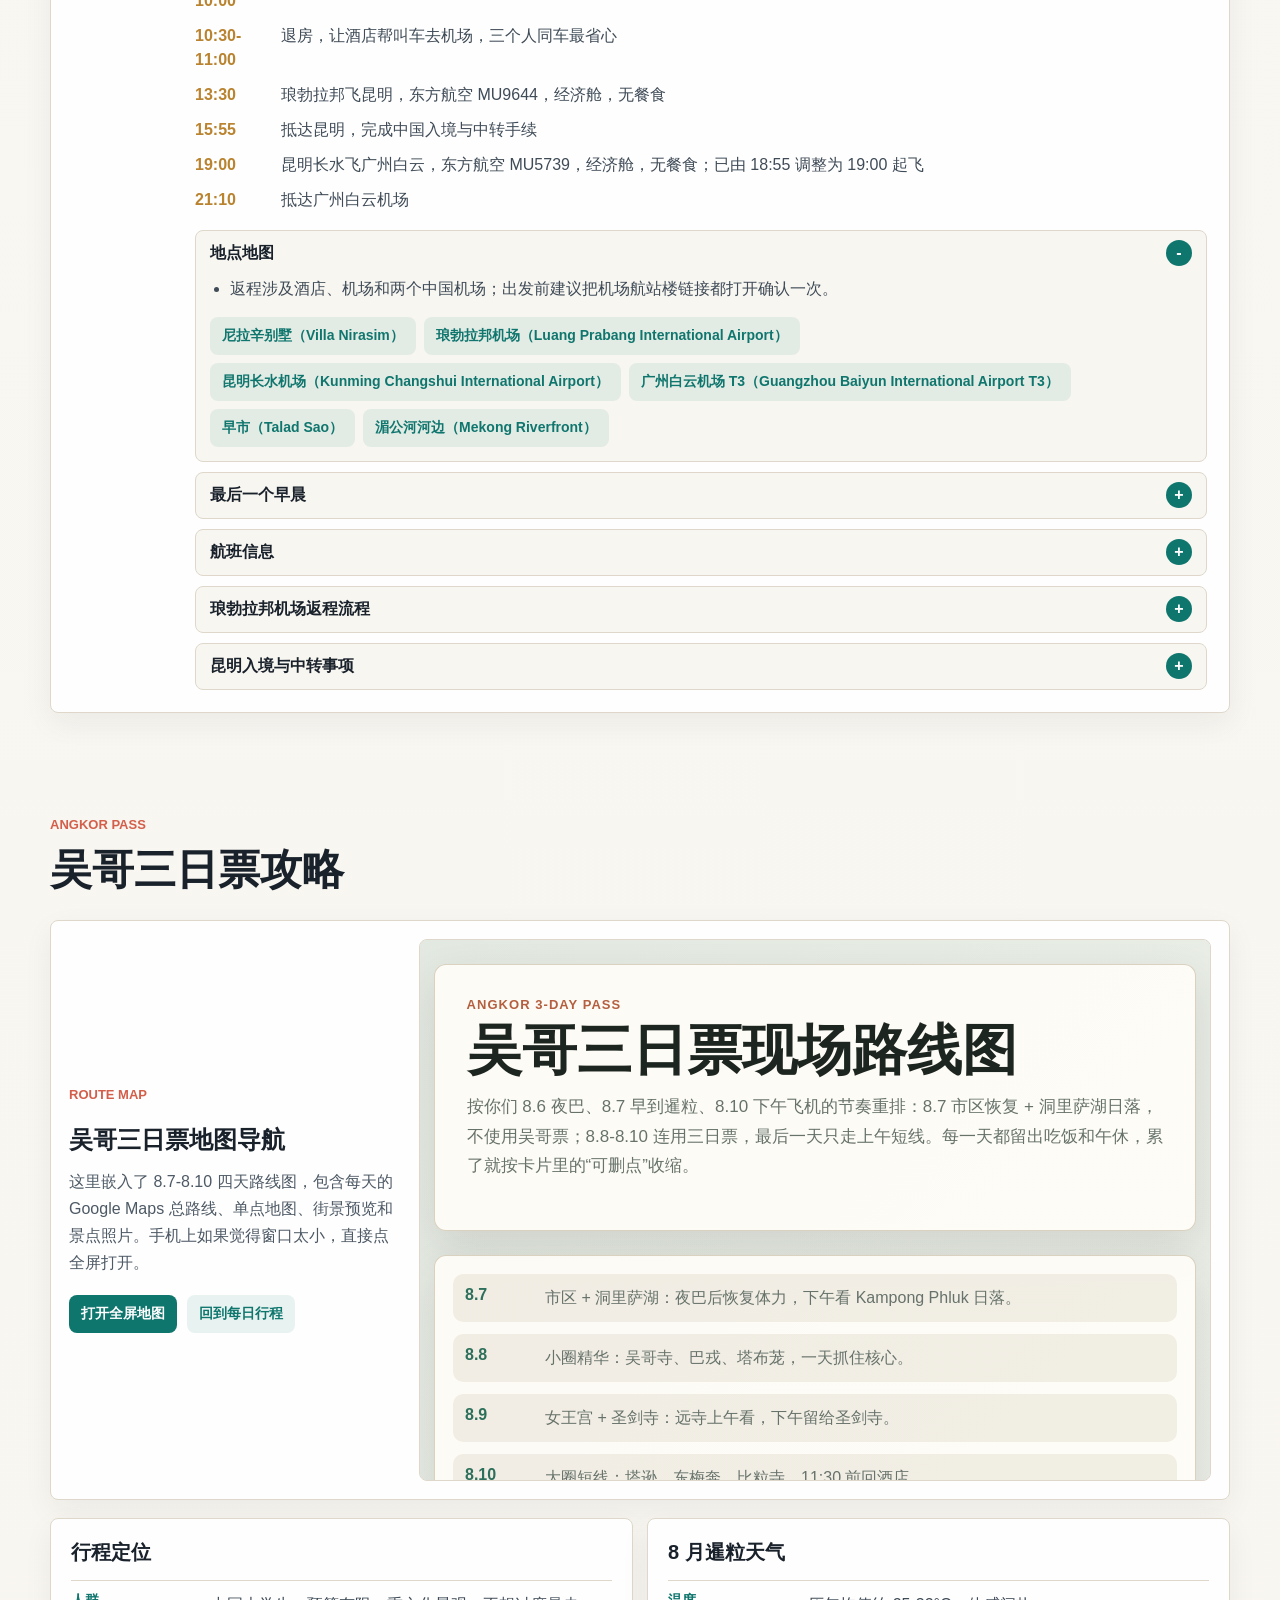
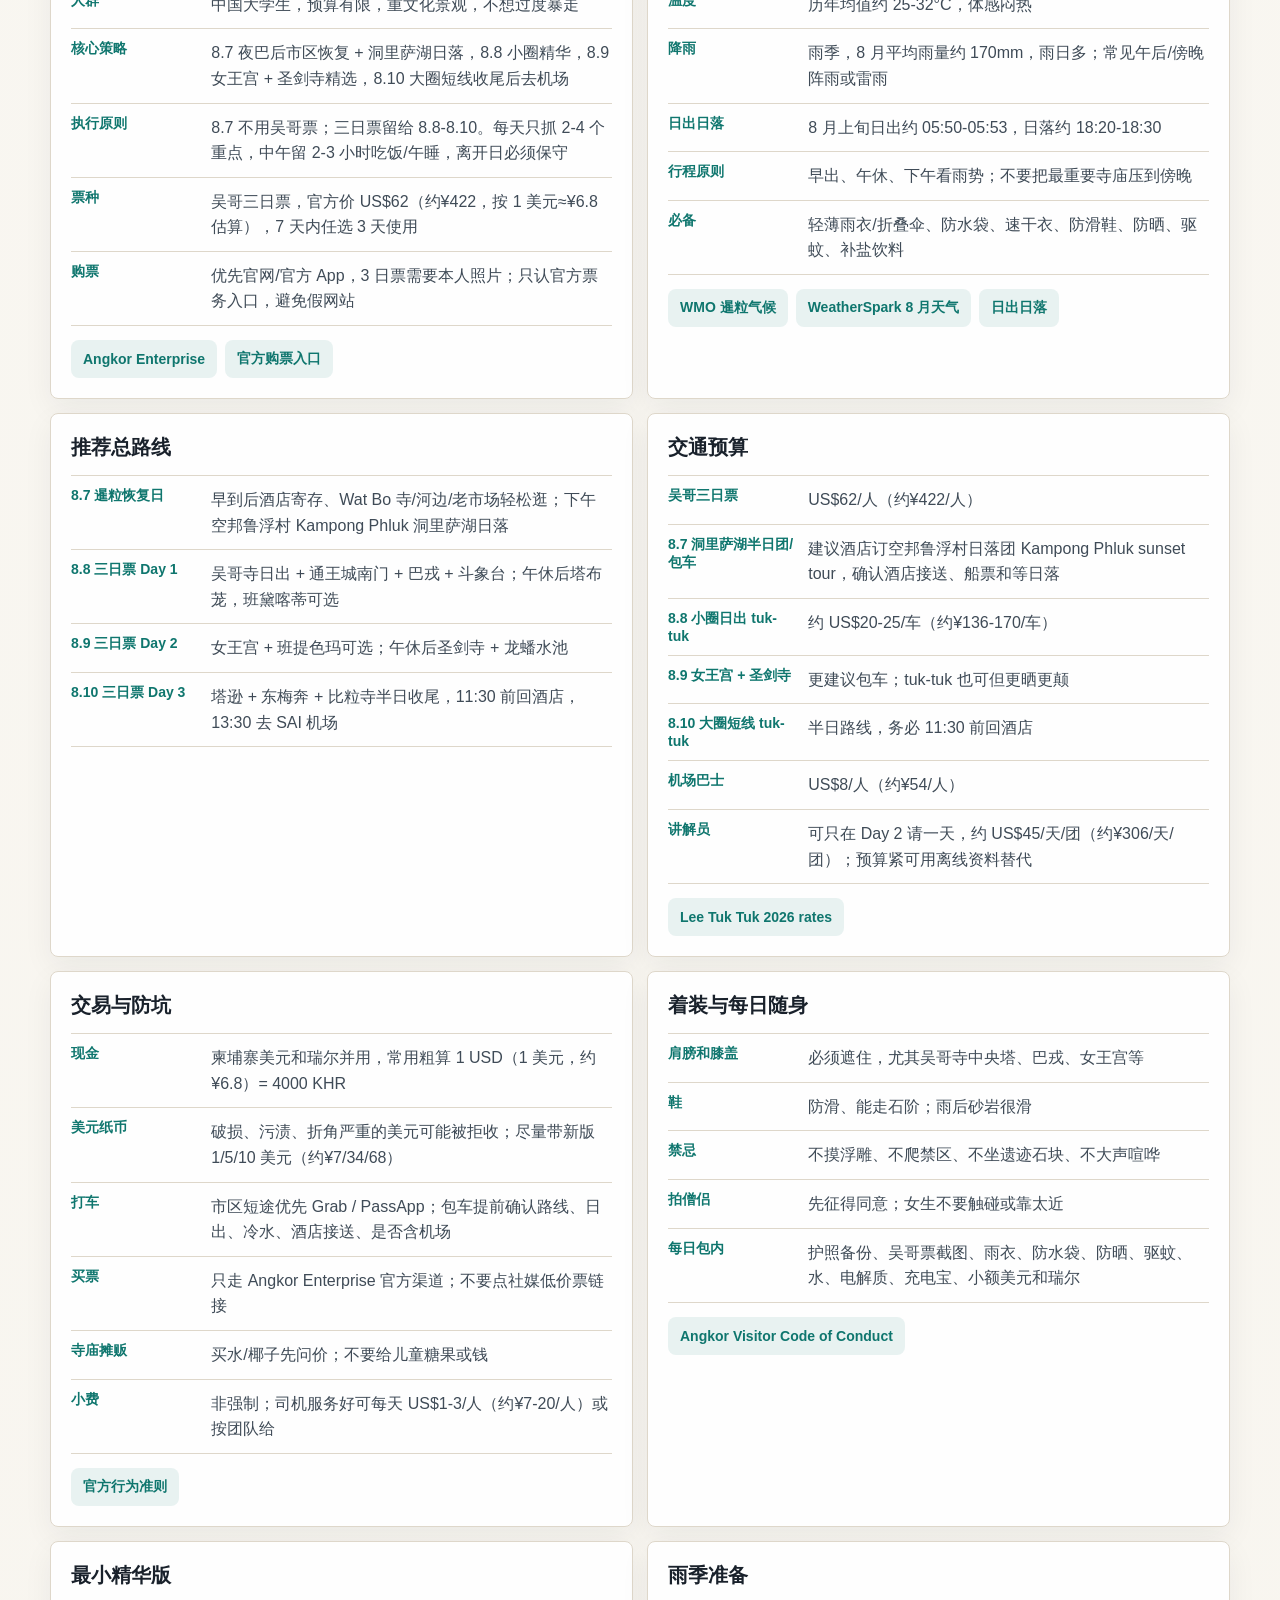
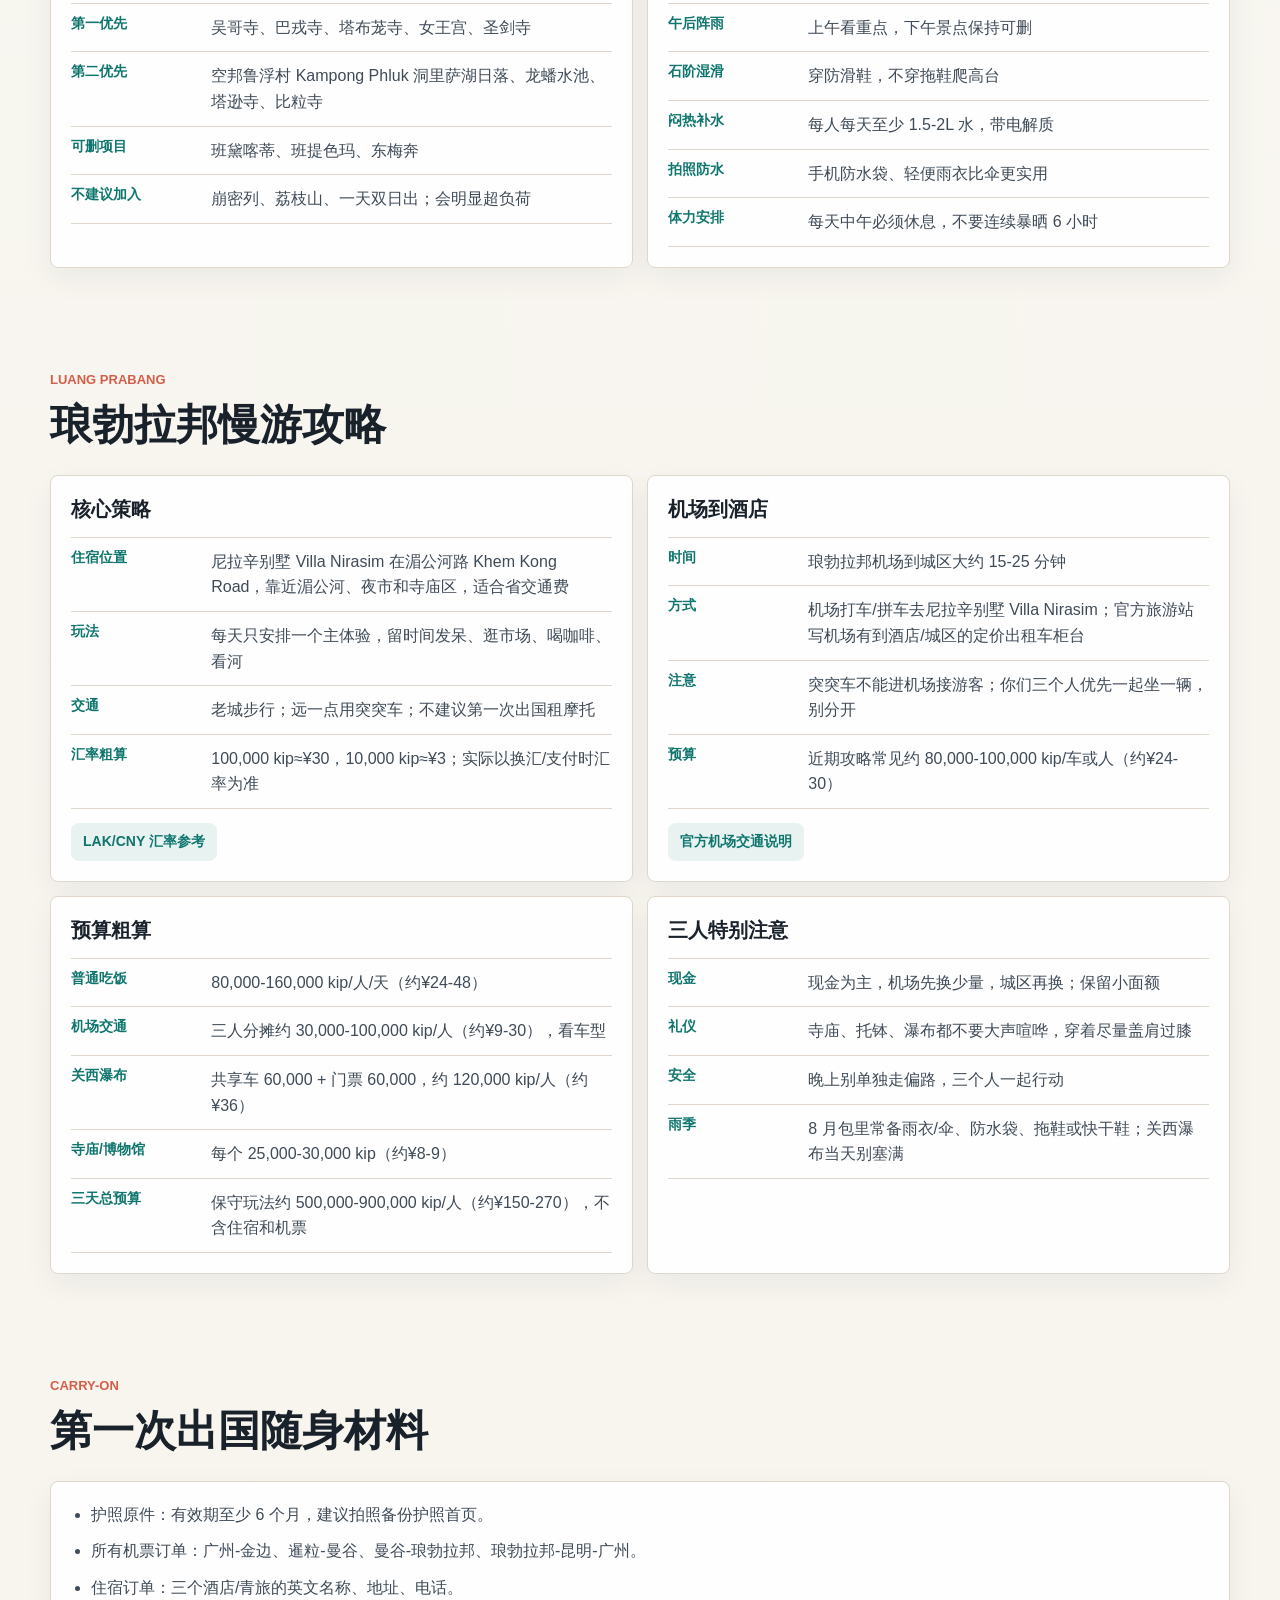
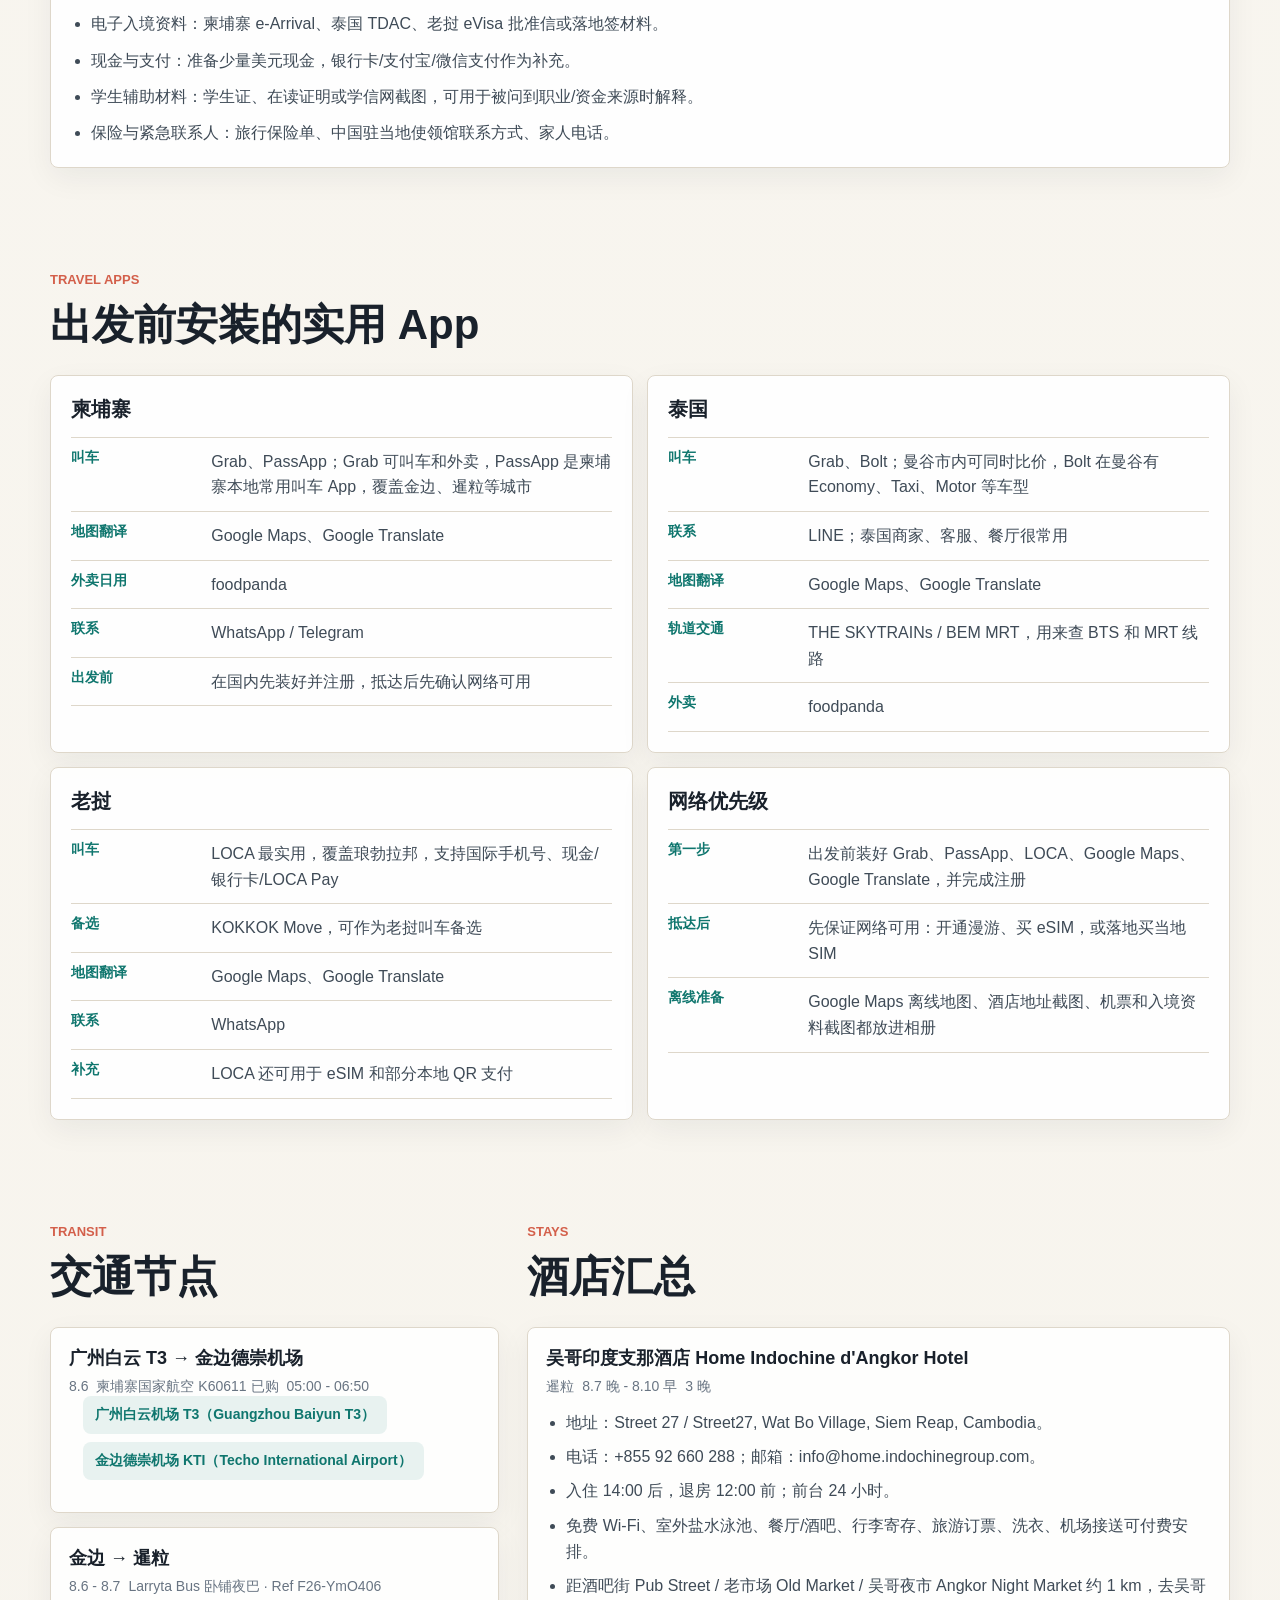
==== commit 76e47d20: "Update homepage title" ====
--- a/index.html
+++ b/index.html
@@ -28,7 +28,7 @@
       <section class="overview" id="overview">
         <div class="overview-copy">
           <p class="eyebrow">2026.8.6 - 8.15</p>
-          <h1>第一次出国的东南亚行程攻略</h1>
+          <h1>东南亚行程</h1>
           <p class="intro">
             广州出发，经柬埔寨、泰国、老挝再回广州。当前版本已按你的订票短信更新已购航班、返程联程信息、入境材料、机场流程和官方指引链接。
           </p>
@@ -164,6 +164,6 @@
       </section>
     </main>
 
-    <script src="script.js?v=20260803-timeline-top"></script>
+    <script src="script.js?v=20260803-title"></script>
   </body>
 </html>
